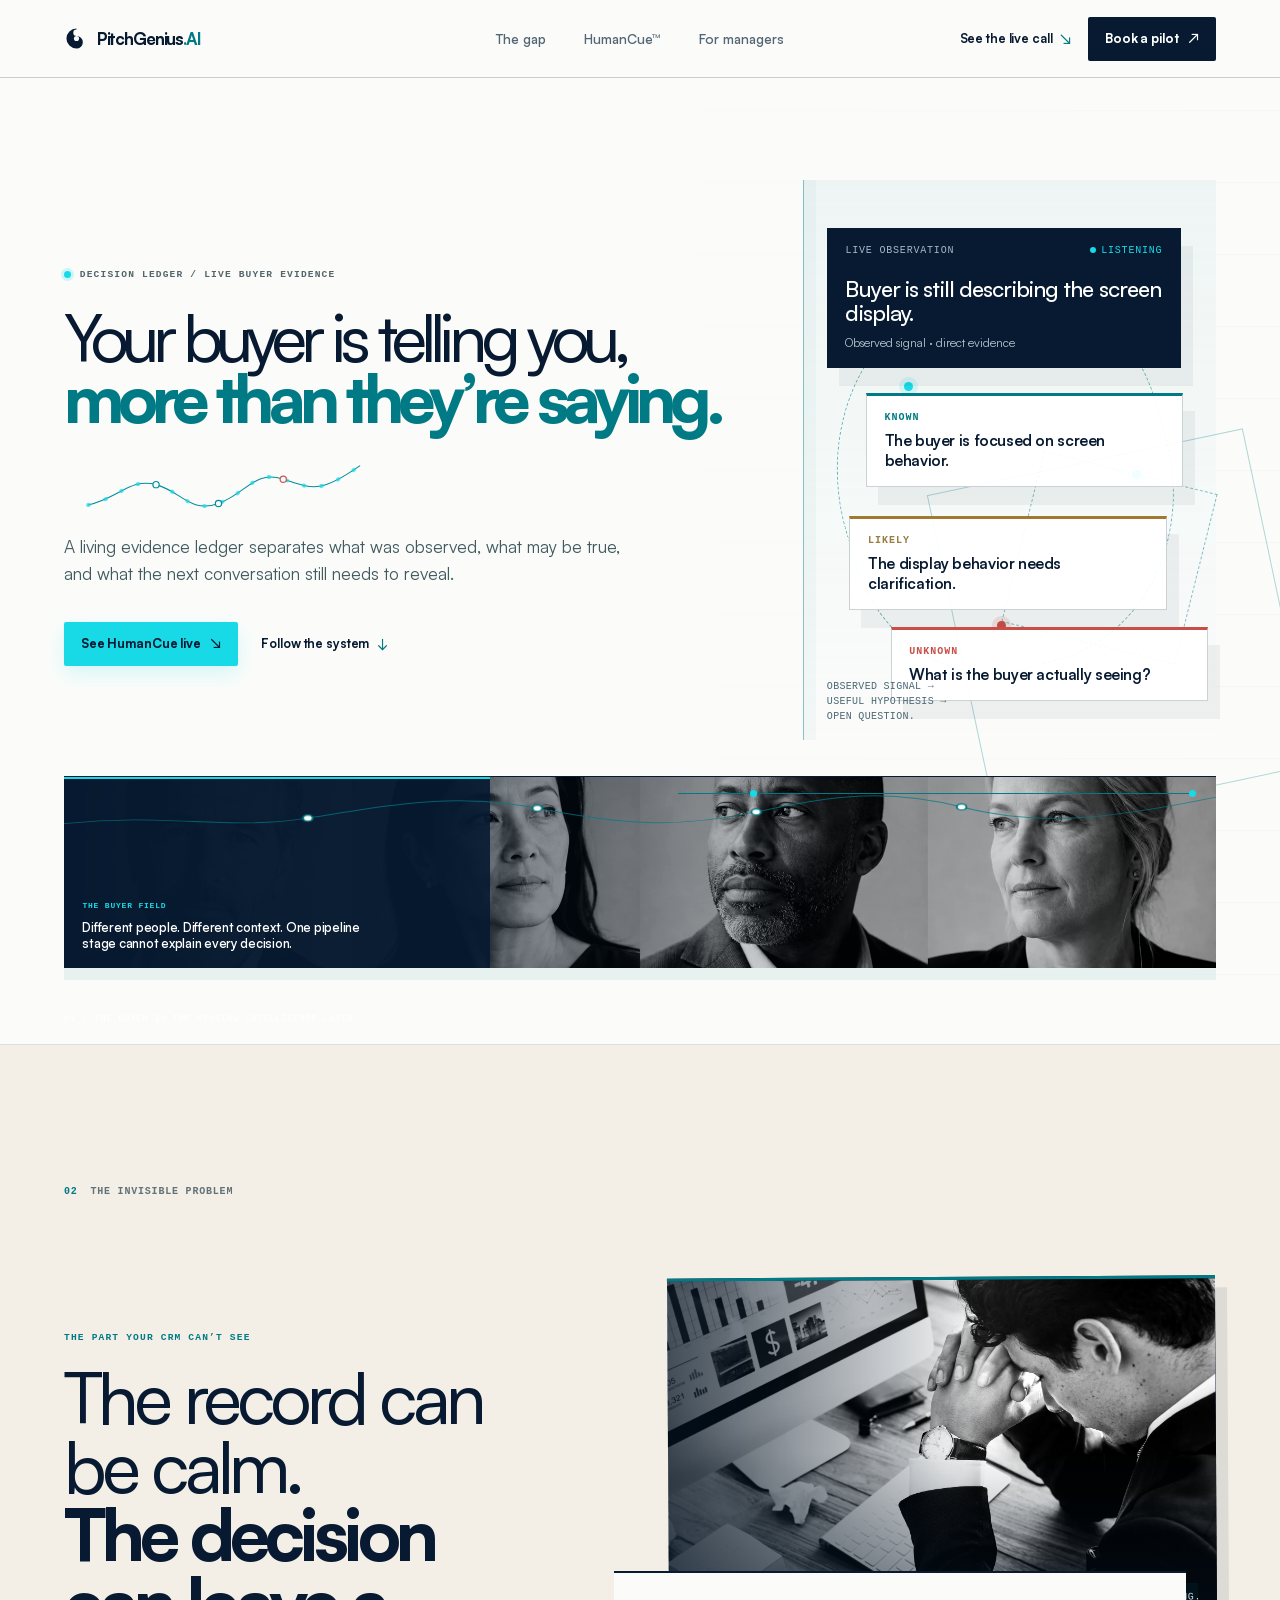
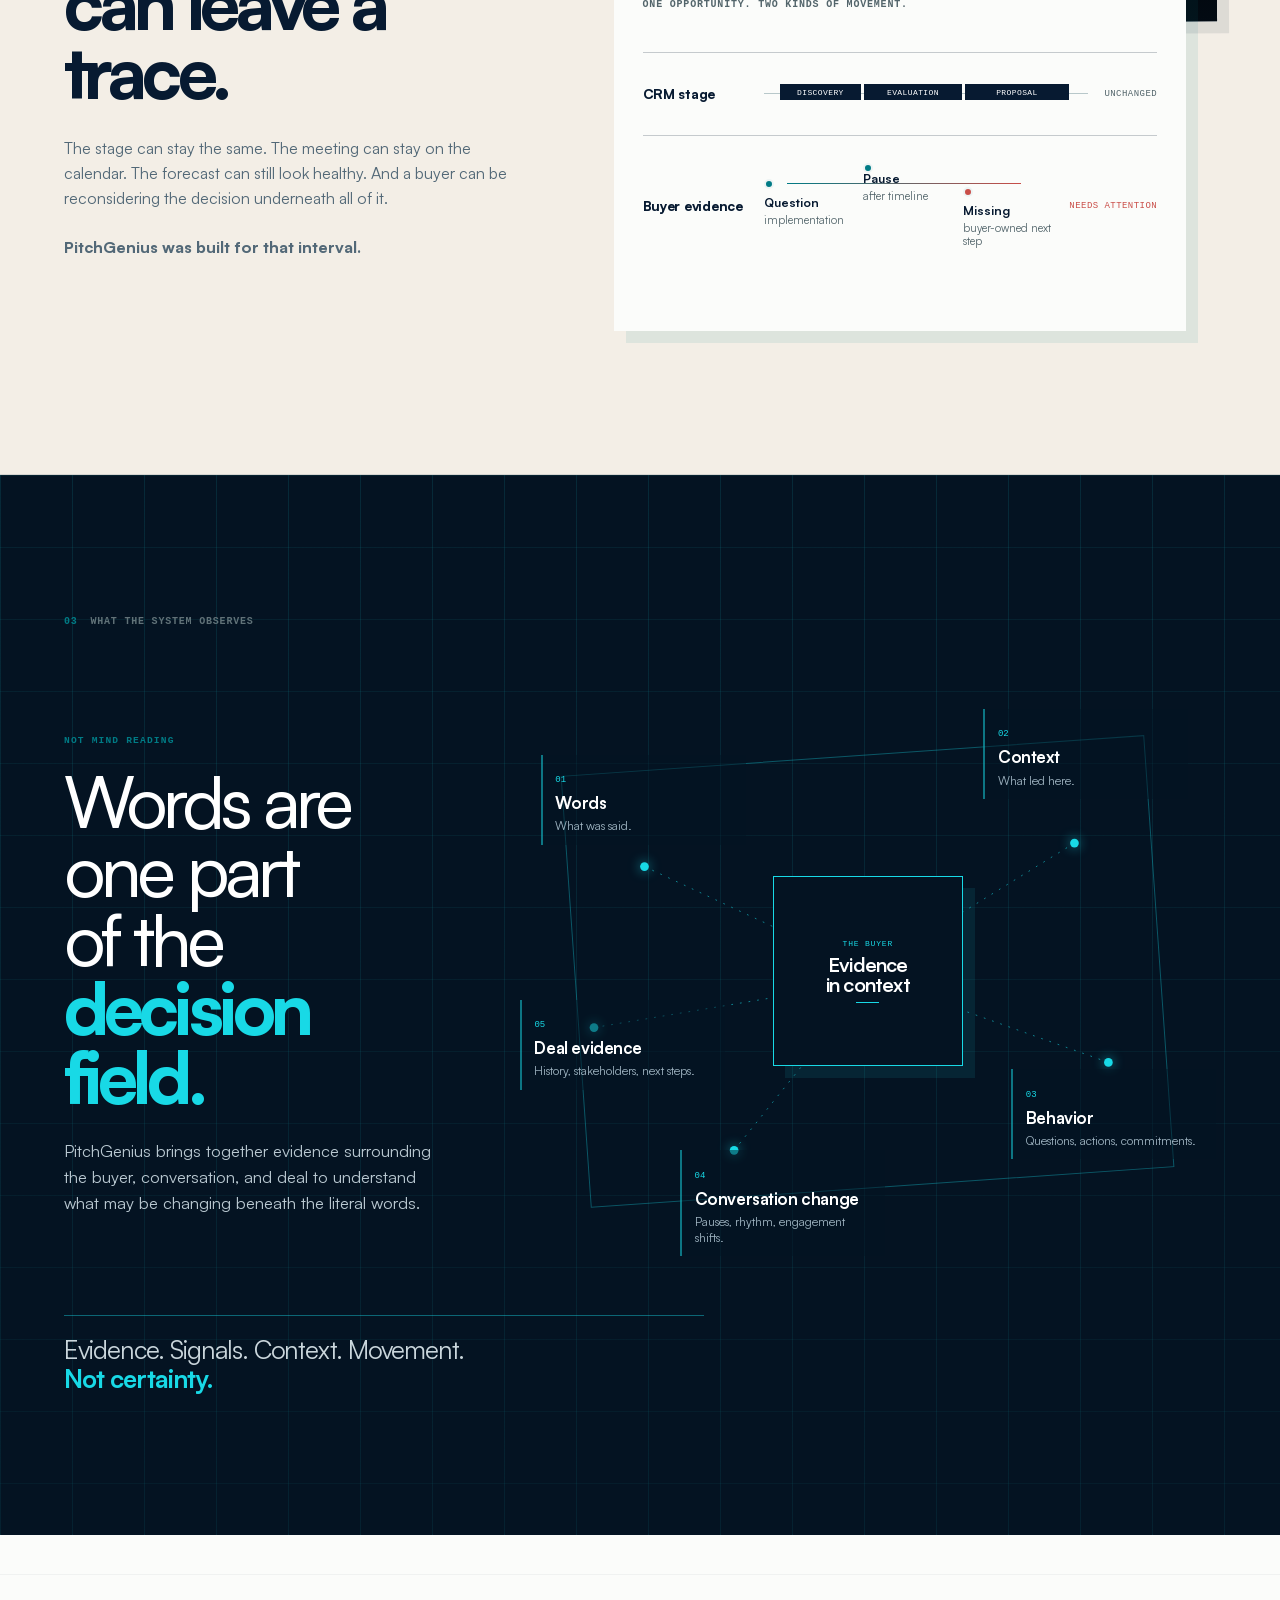
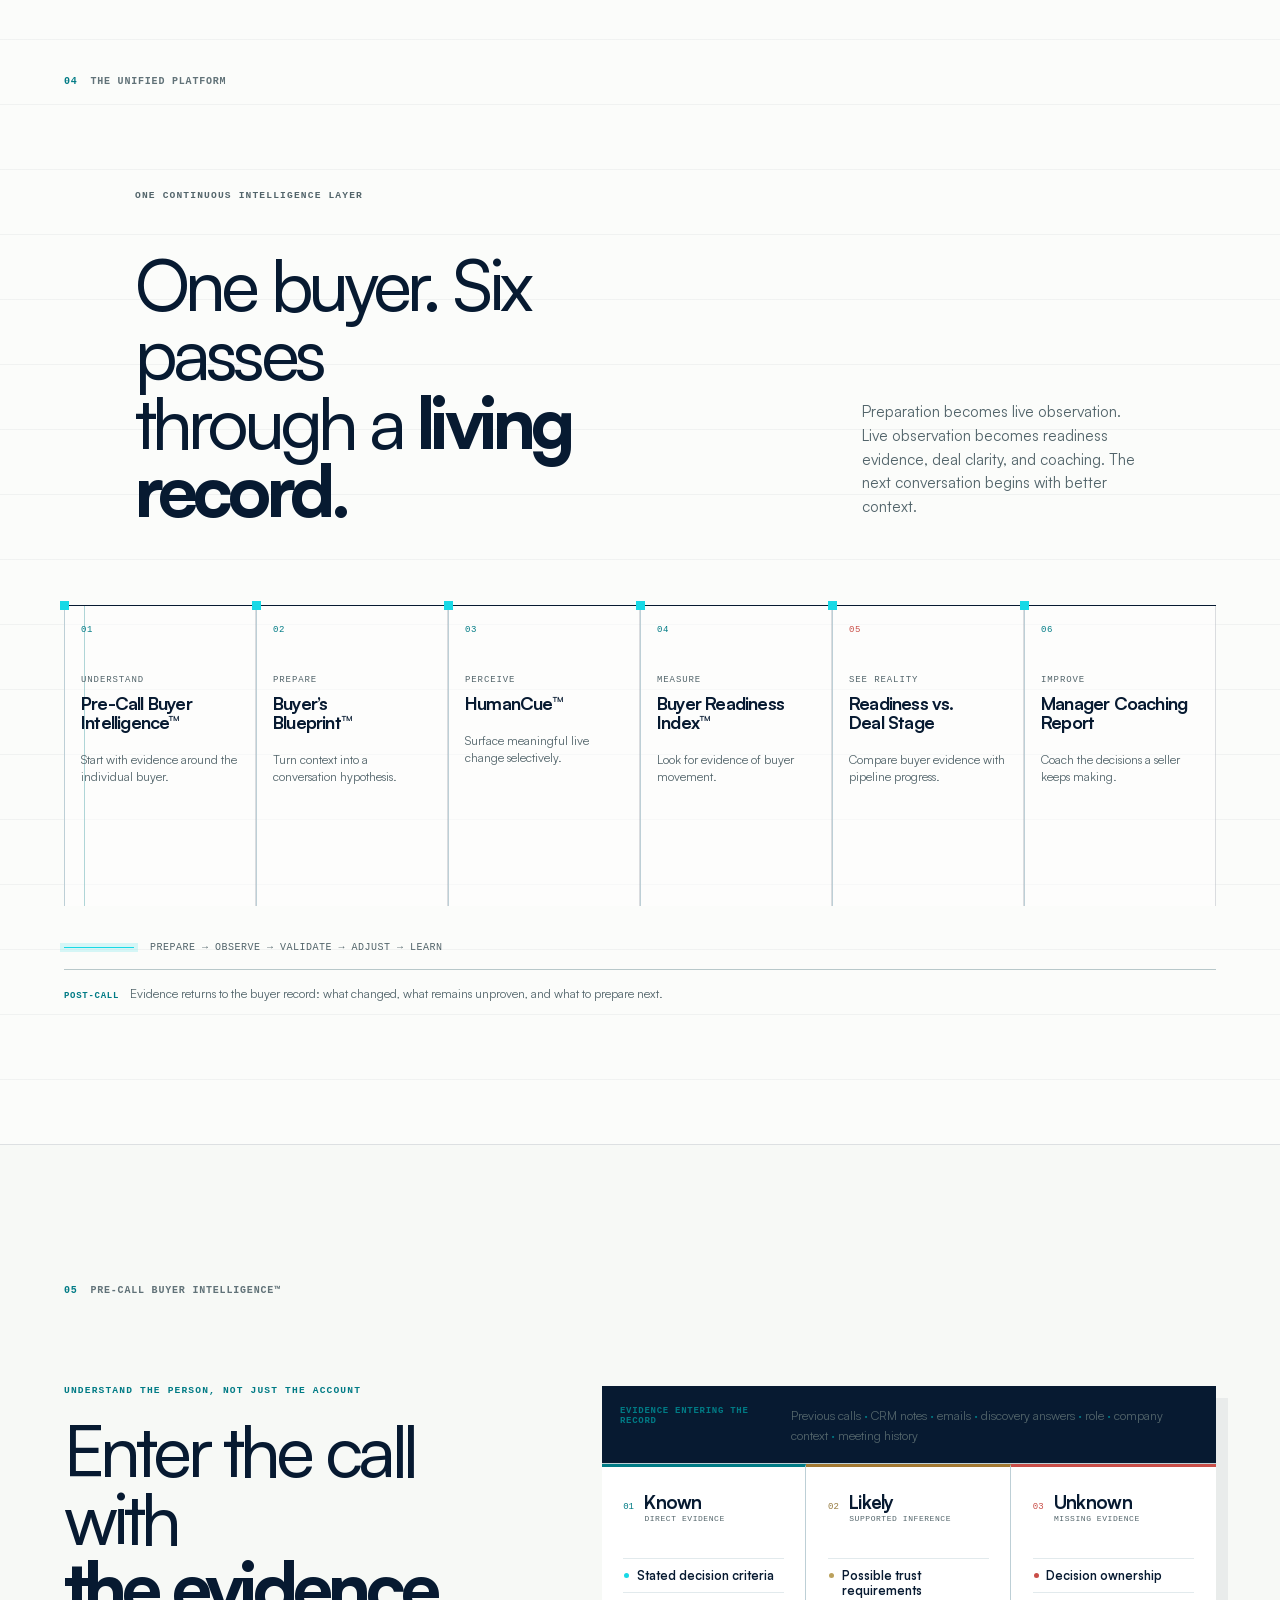
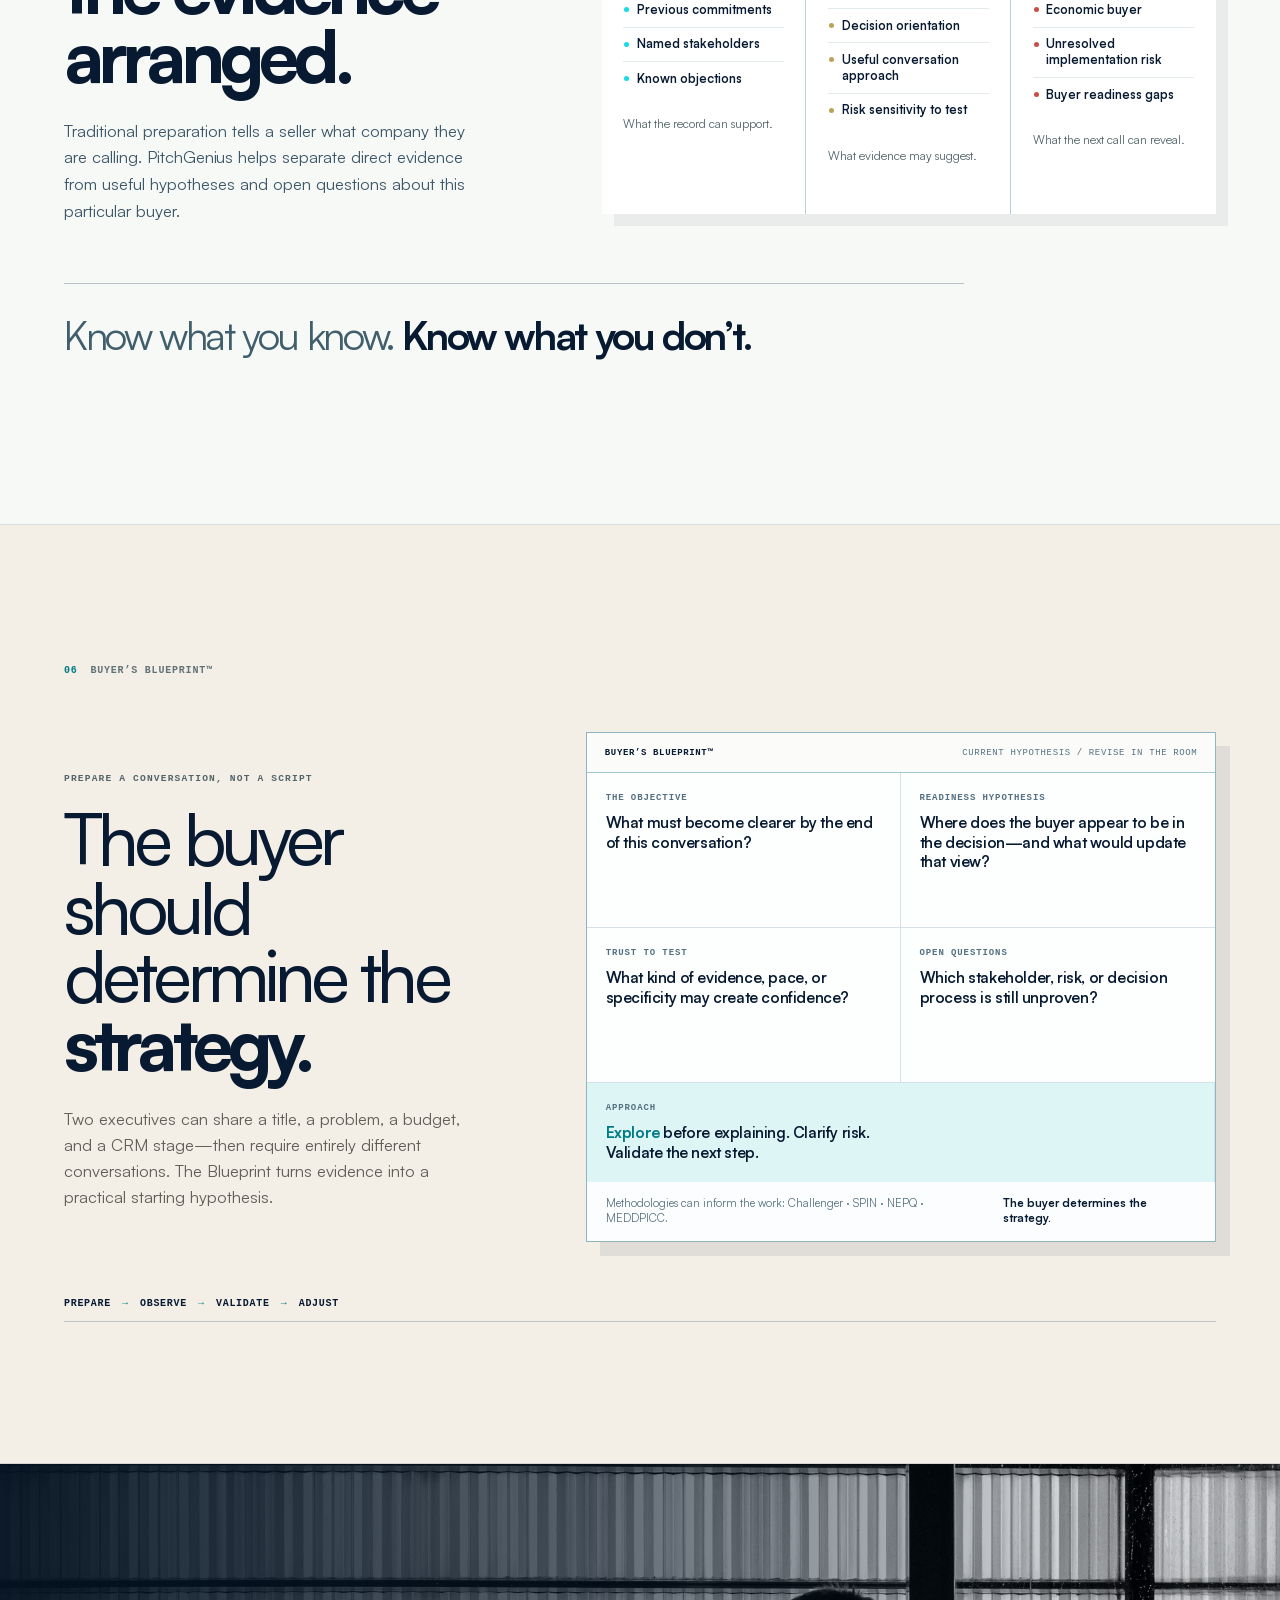
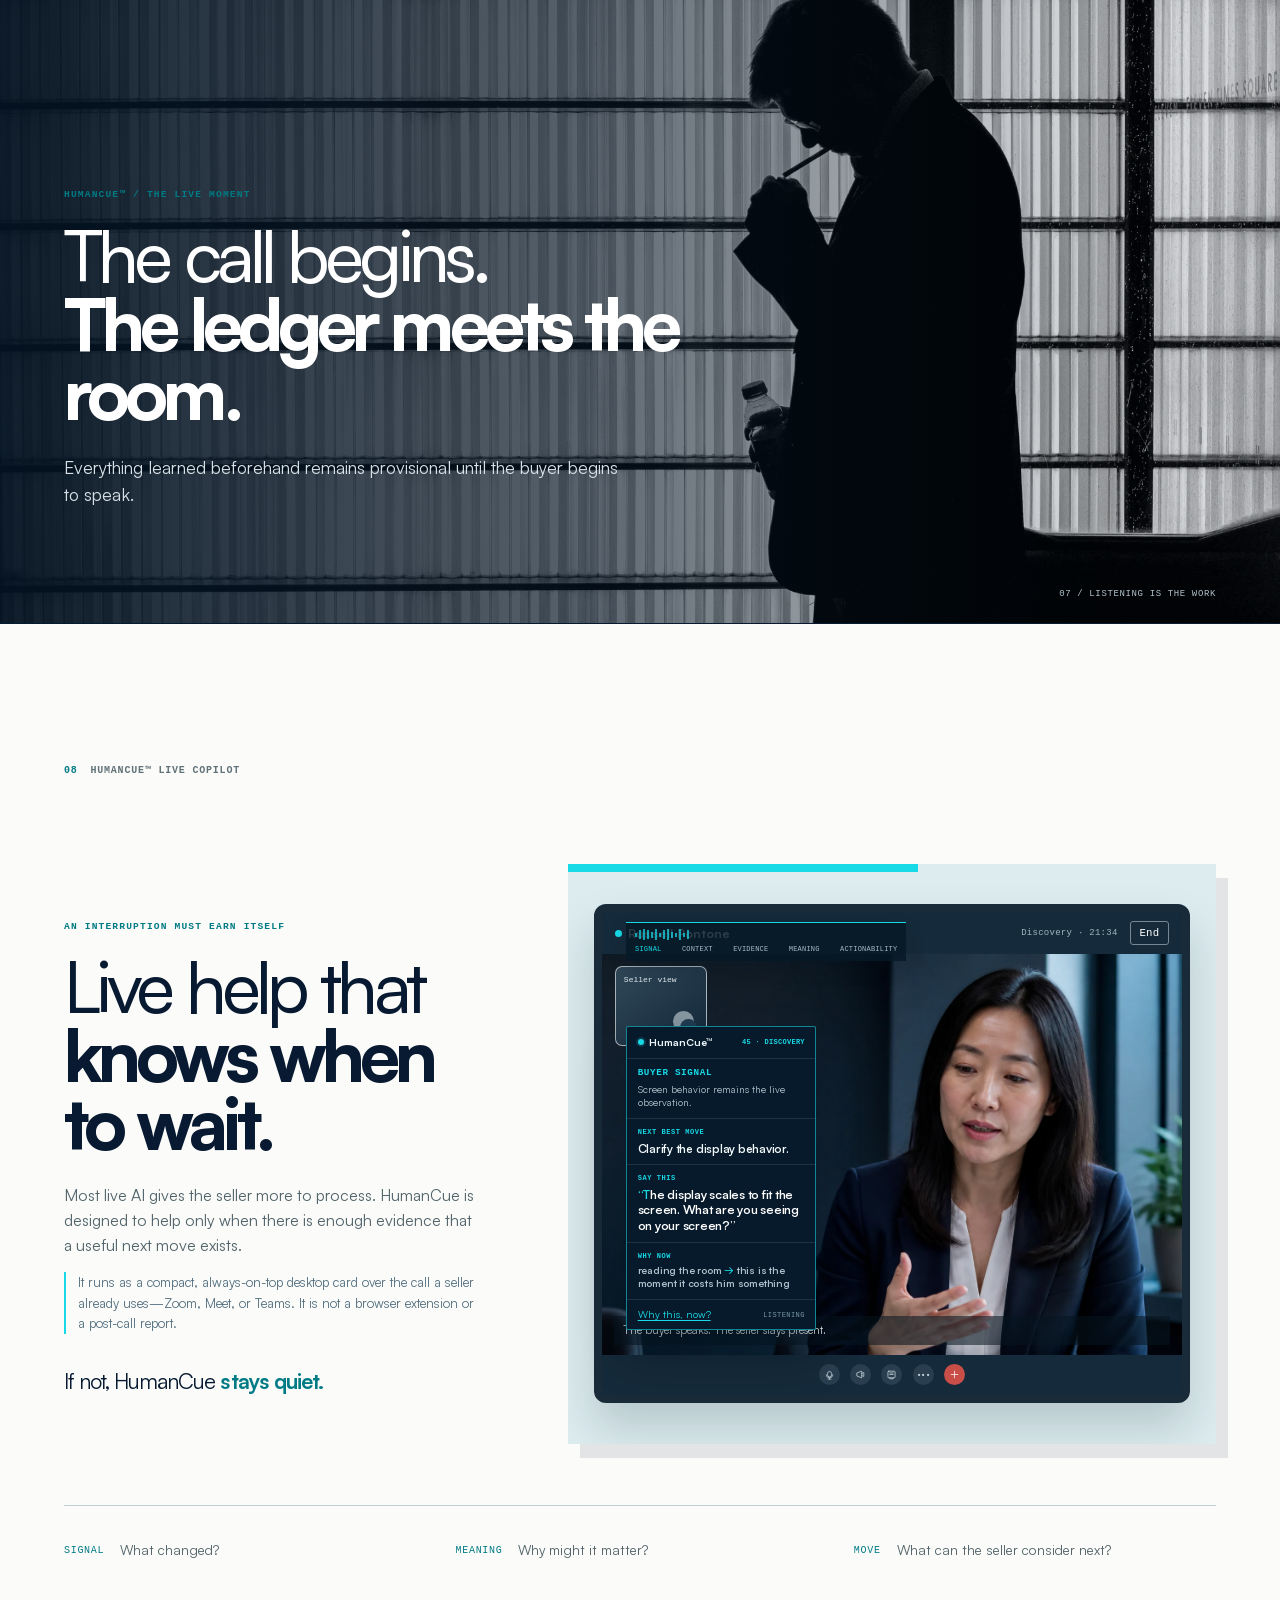
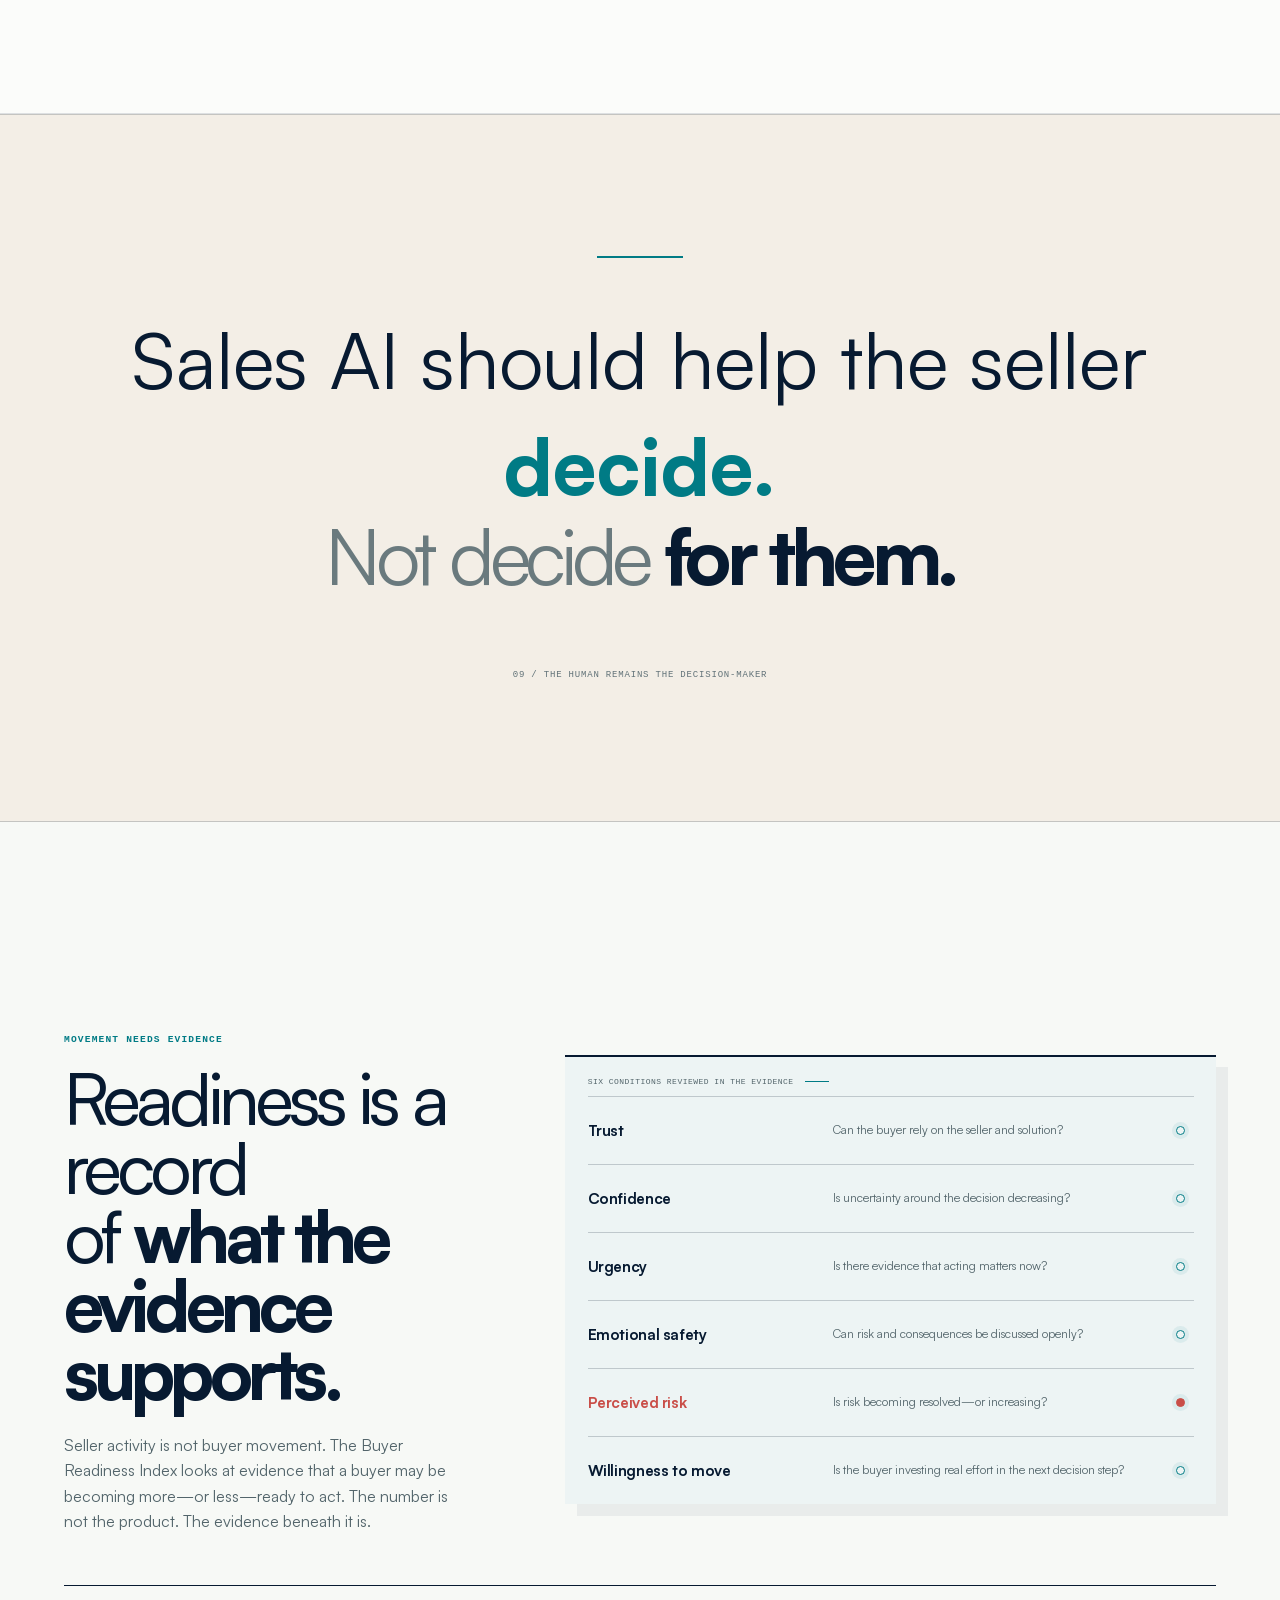
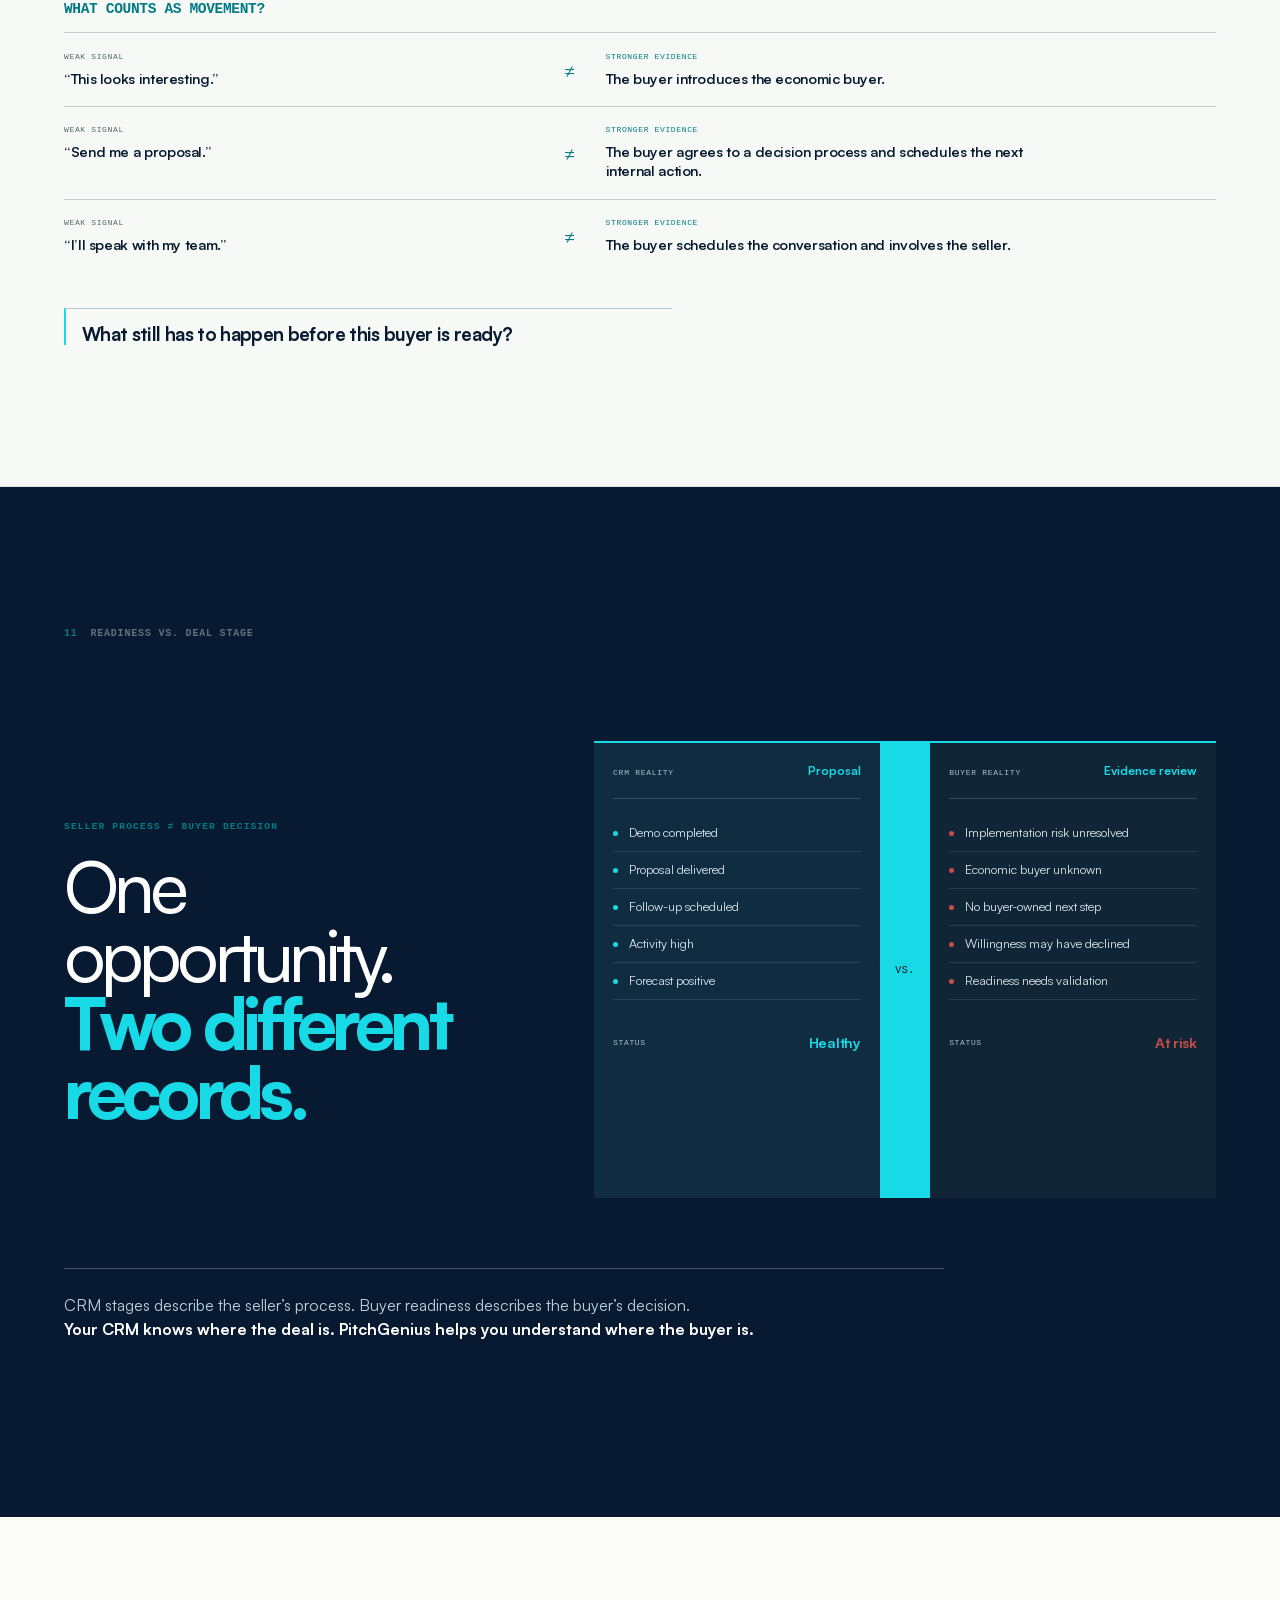
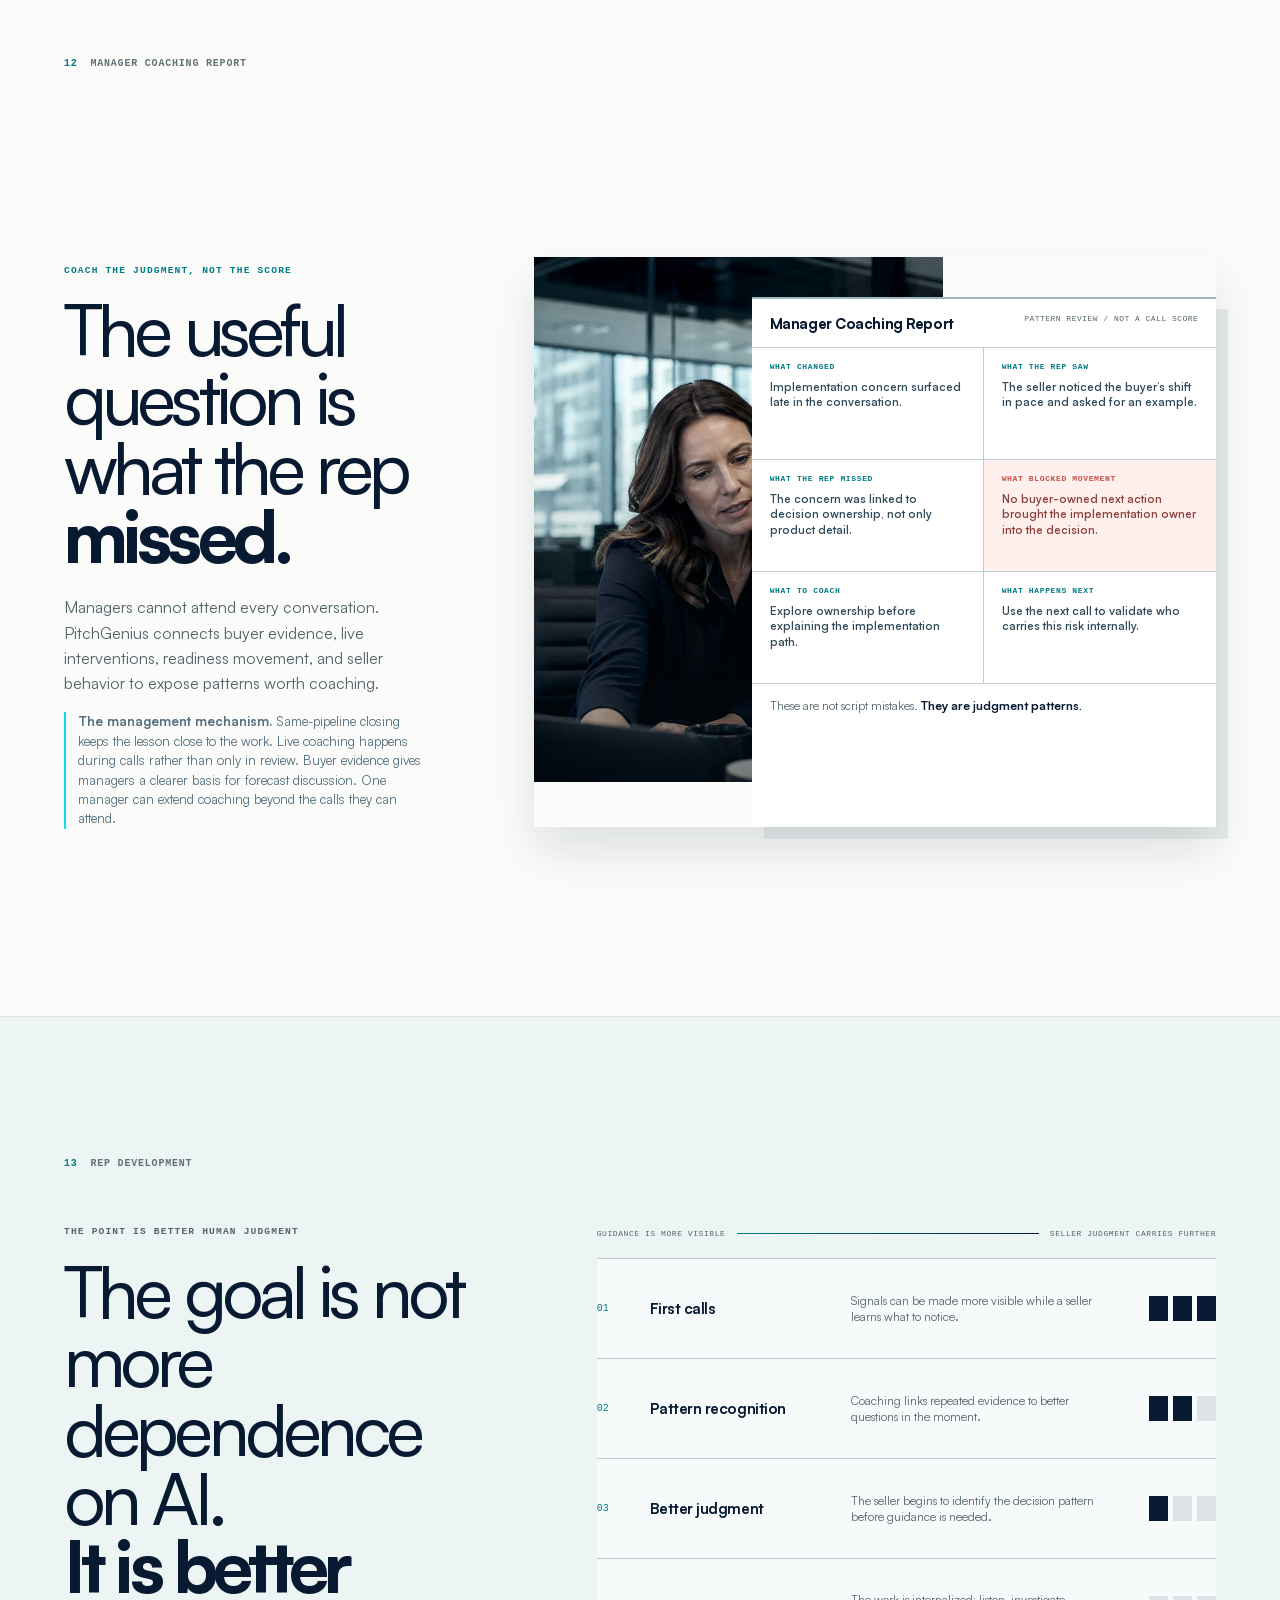
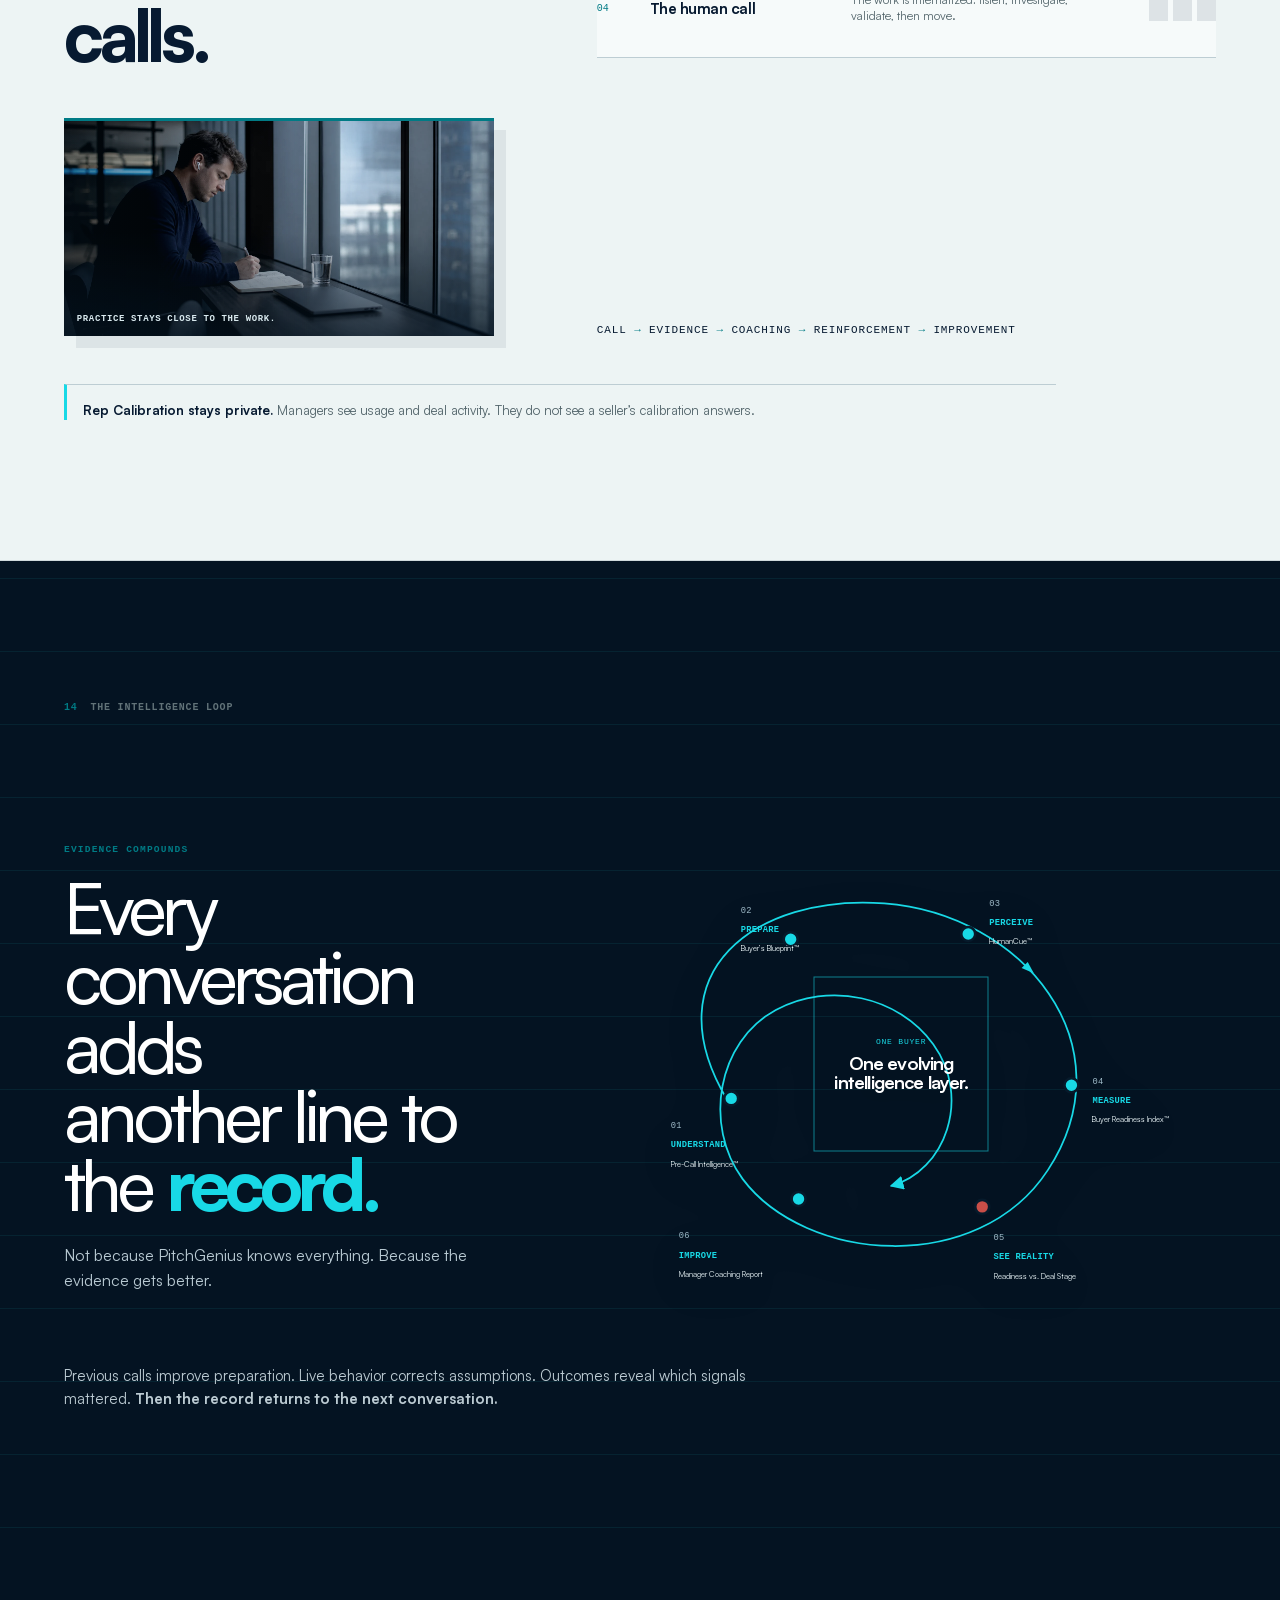
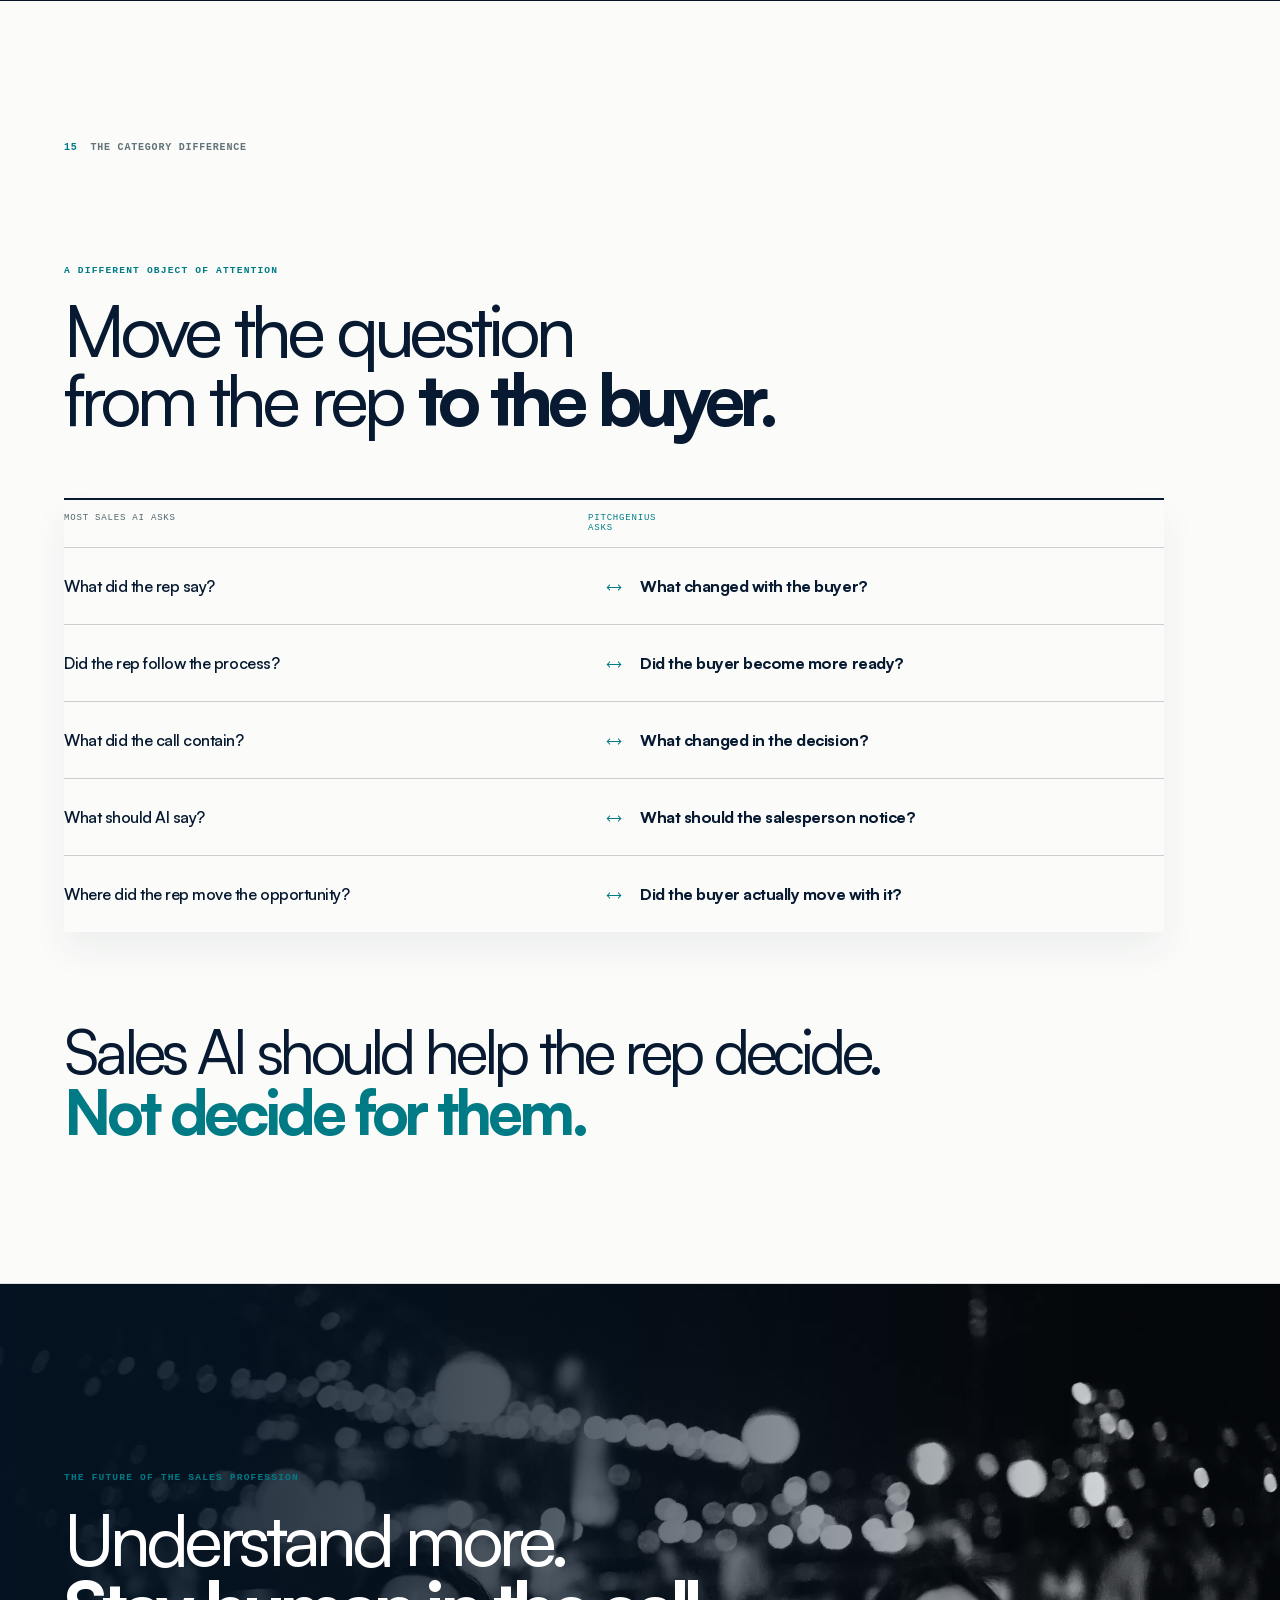
==== variant-h/site/index.html @ 4f14fa76 "Create decision-ledger and conversation-field variants" ====
<!doctype html>
<html lang="en">
<head>
  <meta charset="utf-8" />
  <meta name="viewport" content="width=device-width, initial-scale=1" />
  <meta name="description" content="PitchGenius H turns buyer evidence into a living decision ledger before, during, and after the conversation." />
  <meta name="theme-color" content="#091f34" />
  <title>PitchGenius H — the decision ledger</title>
  <link rel="icon" href="assets/h-mark.svg" type="image/svg+xml" />
  <link rel="stylesheet" href="styles.css" />
  <link rel="stylesheet" href="h-theme.css" />
  <noscript><style>[data-reveal]{opacity:1!important;transform:none!important}</style></noscript>
</head>
<body class="variant-h">
  <a class="skip-link" href="#main">Skip to content</a>

  <header class="site-header" data-header>
    <a class="brand" href="#main" aria-label="PitchGenius home">
      <svg class="brand__mark" viewBox="0 0 36 36" aria-hidden="true"><path d="M18 3.5a14.5 14.5 0 1 0 0 29 9.1 9.1 0 1 0 0-18.2 4.6 4.6 0 1 1 0-9.2Z" fill="currentColor"/><circle cx="18" cy="18" r="3.7" fill="#f7fbfd"/></svg>
      <span>PitchGenius<span class="brand__dot">.AI</span></span>
    </a>
    <nav class="site-nav" id="site-menu" aria-label="Primary navigation" data-menu>
      <a href="#problem">The gap</a>
      <a href="#humancue">HumanCue™</a>
      <a href="#coaching">For managers</a>
    </nav>
    <div class="header-actions">
      <a class="text-action" href="#humancue">See the live call <span aria-hidden="true">↘</span></a>
      <a class="button button--dark" href="https://pitchgenius.ai">Book a pilot <span aria-hidden="true">↗</span></a>
      <button class="menu-toggle" type="button" aria-expanded="false" aria-controls="site-menu" aria-label="Open navigation" data-menu-toggle>
        <span></span><span></span>
      </button>
    </div>
  </header>

  <aside class="field-index" aria-label="PitchGenius system stages" data-index>
    <p>THE DECISION FIELD</p>
    <ol>
      <li><a href="#precall"><span>01</span> Understand</a></li>
      <li><a href="#blueprint"><span>02</span> Prepare</a></li>
      <li><a href="#humancue"><span>03</span> Perceive</a></li>
      <li><a href="#readiness"><span>04</span> Measure</a></li>
      <li><a href="#alignment"><span>05</span> See reality</a></li>
      <li><a href="#coaching"><span>06</span> Improve</a></li>
    </ol>
  </aside>

  <main id="main">
    <!-- 01 / Hero -->
    <section class="hero chapter chapter--light" id="top" data-section="hero">
      <div class="hero__copy" data-reveal>
        <p class="eyebrow"><span class="eyebrow__dot"></span> Decision ledger / live buyer evidence</p>
        <h1><span class="hero__line">Your buyer is telling you,</span><span class="hero__line hero__line--em">more than they’re saying.</span></h1>
        <img class="hero__ink" src="assets/h-ledger.svg" width="360" height="92" alt="" aria-hidden="true" />
        <p class="hero__lede">A living evidence ledger separates what was observed, what may be true, and what the next conversation still needs to reveal.</p>
        <div class="hero__actions">
          <a class="button button--cyan" href="#humancue">See HumanCue live <span aria-hidden="true">↘</span></a>
          <a class="text-action" href="#system">Follow the system <span aria-hidden="true">↓</span></a>
        </div>
      </div>
      <div class="hero__field" data-reveal data-hero-evidence style="--reveal-delay:.12s" role="group" aria-label="An example of buyer evidence moving from direct observation to uncertainty">
        <div class="field-card field-card--source">
          <div class="field-card__top"><span>LIVE OBSERVATION</span><span class="live-dot">Listening</span></div>
          <p class="field-card__quote">Buyer is still describing the screen display.</p>
          <p class="field-card__speaker">Observed signal · direct evidence</p>
        </div>
        <div class="field-path" aria-hidden="true">
          <span class="field-path__line"></span><i></i><i></i><i></i>
        </div>
        <div class="field-card field-card--known">
          <span class="field-state">Known</span>
          <p>The buyer is focused on screen behavior.</p>
        </div>
        <div class="field-card field-card--likely">
          <span class="field-state">Likely</span>
          <p>The display behavior needs clarification.</p>
        </div>
        <div class="field-card field-card--unknown">
          <span class="field-state">Unknown</span>
          <p>What is the buyer actually seeing?</p>
        </div>
        <p class="hero__field-caption">Observed signal → useful hypothesis → open question.</p>
      </div>
      <figure class="hero__buyers" data-reveal style="--reveal-delay:.18s">
        <img src="assets/f-buyer-field.webp" width="2172" height="724" alt="Four thoughtful executive buyers in black-and-white portraits" />
        <figcaption><span>THE BUYER FIELD</span><p>Different people. Different context. One pipeline stage cannot explain every decision.</p></figcaption>
        <i class="hero__buyers-signal" aria-hidden="true"></i>
      </figure>
      <svg class="hero__trace" viewBox="0 0 1200 120" preserveAspectRatio="none" aria-hidden="true"><path pathLength="1" d="M0 74C112 56 166 86 254 65s150-42 239-16 143 34 228 6 137-38 214-8 143 23 265-16"/><circle cx="254" cy="65" r="5"/><circle cx="493" cy="49" r="5"/><circle cx="721" cy="55" r="5"/><circle cx="935" cy="47" r="5"/></svg>
      <p class="hero__chapter">01 / The buyer is the missing intelligence layer</p>
    </section>

    <!-- 02 / Invisible problem -->
    <section class="problem chapter" id="problem" data-section="problem">
      <div class="chapter-label" data-reveal><span>02</span><p>The invisible problem</p></div>
      <div class="problem__statement" data-reveal>
        <p class="eyebrow eyebrow--cyan">THE PART YOUR CRM CAN’T SEE</p>
        <h2>The record can be calm.<br><em>The decision can leave a trace.</em></h2>
        <p>The stage can stay the same. The meeting can stay on the calendar. The forecast can still look healthy. And a buyer can be reconsidering the decision underneath all of it.</p>
        <p class="problem__close">PitchGenius was built for that interval.</p>
      </div>
      <div class="problem__visual" data-reveal style="--reveal-delay:.12s">
        <figure class="problem__scene">
          <img src="assets/h-problem.webp" width="2000" height="1275" loading="eager" decoding="async" fetchpriority="high" alt="A seller reviewing a buyer conversation at a desk" />
          <figcaption><span>THE SELLER CAN SEE ACTIVITY.</span><span>The buyer may already be reconsidering.</span></figcaption>
        </figure>
        <figure class="movement-map" aria-labelledby="movement-map-caption">
          <figcaption id="movement-map-caption">One opportunity. Two kinds of movement.</figcaption>
          <div class="movement-map__row movement-map__row--crm">
            <span class="movement-map__name">CRM stage</span>
            <div class="movement-map__track"><b style="--start:5%;--width:25%">Discovery</b><b style="--start:31%;--width:30%">Evaluation</b><b style="--start:62%;--width:32%">Proposal</b></div>
            <span class="movement-map__note">unchanged</span>
          </div>
          <div class="movement-map__row movement-map__row--buyer">
            <span class="movement-map__name">Buyer evidence</span>
            <div class="movement-map__signal">
              <span class="signal-point signal-point--one"><i></i><b>Question</b><em>implementation</em></span>
              <span class="signal-point signal-point--two"><i></i><b>Pause</b><em>after timeline</em></span>
              <span class="signal-point signal-point--three"><i></i><b>Missing</b><em>buyer-owned next step</em></span>
            </div>
            <span class="movement-map__note movement-map__note--risk">needs attention</span>
          </div>
        </figure>
      </div>
    </section>

    <!-- 03 / Evidence -->
    <section class="evidence chapter chapter--dark" id="evidence" data-section="evidence">
      <div class="chapter-label chapter-label--light" data-reveal><span>03</span><p>What the system observes</p></div>
      <div class="evidence__intro" data-reveal>
        <p class="eyebrow eyebrow--cyan">NOT MIND READING</p>
        <h2>Words are one part<br>of the <em>decision field.</em></h2>
        <p>PitchGenius brings together evidence surrounding the buyer, conversation, and deal to understand what may be changing beneath the literal words.</p>
      </div>
      <div class="evidence-orbit" data-reveal style="--reveal-delay:.12s" role="group" aria-label="Evidence sources surrounding the buyer">
        <div class="evidence-orbit__core"><span>THE BUYER</span><b>Evidence<br>in context</b><i></i></div>
        <article class="orbit-tag orbit-tag--words"><span>01</span><strong>Words</strong><p>What was said.</p></article>
        <article class="orbit-tag orbit-tag--context"><span>02</span><strong>Context</strong><p>What led here.</p></article>
        <article class="orbit-tag orbit-tag--behavior"><span>03</span><strong>Behavior</strong><p>Questions, actions, commitments.</p></article>
        <article class="orbit-tag orbit-tag--change"><span>04</span><strong>Conversation change</strong><p>Pauses, rhythm, engagement shifts.</p></article>
        <article class="orbit-tag orbit-tag--deal"><span>05</span><strong>Deal evidence</strong><p>History, stakeholders, next steps.</p></article>
        <svg class="evidence-orbit__lines" viewBox="0 0 800 530" aria-hidden="true"><path d="M143 145 387 259M637 118 425 249M676 370 427 281M246 471 389 293M85 330 360 284"/><circle cx="143" cy="145" r="5"/><circle cx="637" cy="118" r="5"/><circle cx="676" cy="370" r="5"/><circle cx="246" cy="471" r="5"/><circle cx="85" cy="330" r="5"/></svg>
      </div>
      <p class="evidence__closing" data-reveal>Evidence. Signals. Context. Movement.<br><strong>Not certainty.</strong></p>
    </section>

    <!-- 04 / System -->
    <section class="system chapter chapter--light" id="system" data-section="system">
      <div class="chapter-label" data-reveal><span>04</span><p>The unified platform</p></div>
      <div class="system__heading" data-reveal>
        <p class="eyebrow">ONE CONTINUOUS INTELLIGENCE LAYER</p>
        <h2>One buyer. Six passes<br>through a <em>living record.</em></h2>
        <p>Preparation becomes live observation. Live observation becomes readiness evidence, deal clarity, and coaching. The next conversation begins with better context.</p>
      </div>
      <ol class="system-flow" aria-label="The PitchGenius intelligence loop">
        <li data-reveal><span class="system-flow__number">01</span><div><small>UNDERSTAND</small><strong>Pre-Call Buyer<br>Intelligence™</strong><p>Start with evidence around the individual buyer.</p></div></li>
        <li data-reveal style="--reveal-delay:.04s"><span class="system-flow__number">02</span><div><small>PREPARE</small><strong>Buyer’s<br>Blueprint™</strong><p>Turn context into a conversation hypothesis.</p></div></li>
        <li data-reveal style="--reveal-delay:.08s"><span class="system-flow__number">03</span><div><small>PERCEIVE</small><strong>HumanCue™</strong><p>Surface meaningful live change selectively.</p></div></li>
        <li data-reveal style="--reveal-delay:.12s"><span class="system-flow__number">04</span><div><small>MEASURE</small><strong>Buyer Readiness<br>Index™</strong><p>Look for evidence of buyer movement.</p></div></li>
        <li data-reveal style="--reveal-delay:.16s"><span class="system-flow__number">05</span><div><small>SEE REALITY</small><strong>Readiness vs.<br>Deal Stage</strong><p>Compare buyer evidence with pipeline progress.</p></div></li>
        <li data-reveal style="--reveal-delay:.2s"><span class="system-flow__number">06</span><div><small>IMPROVE</small><strong>Manager Coaching<br>Report</strong><p>Coach the decisions a seller keeps making.</p></div></li>
      </ol>
      <p class="system__loop-line" data-reveal><span></span> Prepare → Observe → Validate → Adjust → Learn</p>
      <p class="system__postcall" data-reveal style="--reveal-delay:.08s"><span>Post-call</span> Evidence returns to the buyer record: what changed, what remains unproven, and what to prepare next.</p>
    </section>

    <!-- 05 / Pre-call -->
    <section class="precall chapter" id="precall" data-section="precall">
      <div class="chapter-label" data-reveal><span>05</span><p>Pre-Call Buyer Intelligence™</p></div>
      <div class="precall__intro" data-reveal>
        <p class="eyebrow eyebrow--cyan">UNDERSTAND THE PERSON, NOT JUST THE ACCOUNT</p>
        <h2>Enter the call with<br><em>the evidence arranged.</em></h2>
        <p>Traditional preparation tells a seller what company they are calling. PitchGenius helps separate direct evidence from useful hypotheses and open questions about this particular buyer.</p>
      </div>
      <div class="evidence-ledger" data-reveal style="--reveal-delay:.08s">
        <div class="evidence-ledger__sources"><span>Evidence entering the record</span><p>Previous calls <i>·</i> CRM notes <i>·</i> emails <i>·</i> discovery answers <i>·</i> role <i>·</i> company context <i>·</i> meeting history</p></div>
        <div class="evidence-ledger__states">
          <article class="ledger-state ledger-state--known"><header><span>01</span><h3>Known</h3><small>direct evidence</small></header><ul><li>Stated decision criteria</li><li>Previous commitments</li><li>Named stakeholders</li><li>Known objections</li></ul><p>What the record can support.</p></article>
          <article class="ledger-state ledger-state--likely"><header><span>02</span><h3>Likely</h3><small>supported inference</small></header><ul><li>Possible trust requirements</li><li>Decision orientation</li><li>Useful conversation approach</li><li>Risk sensitivity to test</li></ul><p>What evidence may suggest.</p></article>
          <article class="ledger-state ledger-state--unknown"><header><span>03</span><h3>Unknown</h3><small>missing evidence</small></header><ul><li>Decision ownership</li><li>Economic buyer</li><li>Unresolved implementation risk</li><li>Buyer readiness gaps</li></ul><p>What the next call can reveal.</p></article>
        </div>
      </div>
      <p class="precall__close" data-reveal>Know what you know. <strong>Know what you don’t.</strong></p>
    </section>

    <!-- 06 / Buyer Blueprint -->
    <section class="blueprint chapter chapter--warm" id="blueprint" data-section="blueprint">
      <div class="chapter-label" data-reveal><span>06</span><p>Buyer’s Blueprint™</p></div>
      <div class="blueprint__heading" data-reveal>
        <p class="eyebrow">PREPARE A CONVERSATION, NOT A SCRIPT</p>
        <h2>The buyer should<br>determine the <em>strategy.</em></h2>
        <p>Two executives can share a title, a problem, a budget, and a CRM stage—then require entirely different conversations. The Blueprint turns evidence into a practical starting hypothesis.</p>
      </div>
      <article class="blueprint-sheet" data-reveal style="--reveal-delay:.1s" aria-label="Example buyer blueprint">
        <header class="blueprint-sheet__head"><span>BUYER’S BLUEPRINT™</span><span>Current hypothesis / revise in the room</span></header>
        <div class="blueprint-sheet__grid">
          <section><h3>The objective</h3><p>What must become clearer by the end of this conversation?</p></section>
          <section><h3>Readiness hypothesis</h3><p>Where does the buyer appear to be in the decision—and what would update that view?</p></section>
          <section><h3>Trust to test</h3><p>What kind of evidence, pace, or specificity may create confidence?</p></section>
          <section><h3>Open questions</h3><p>Which stakeholder, risk, or decision process is still unproven?</p></section>
          <section class="blueprint-sheet__approach"><h3>Approach</h3><p><b>Explore</b> before explaining. Clarify risk. Validate the next step.</p></section>
        </div>
        <footer><span>Methodologies can inform the work: Challenger · SPIN · NEPQ · MEDDPICC.</span><span>The buyer determines the strategy.</span></footer>
      </article>
      <p class="blueprint__cycle" data-reveal><b>Prepare</b><span>→</span><b>Observe</b><span>→</span><b>Validate</b><span>→</span><b>Adjust</b></p>
    </section>

    <!-- 07 / HumanCue transition -->
    <section class="cue-transition chapter chapter--photo" id="cue-transition" data-section="cue-transition">
      <img src="assets/h-transition.webp" width="2000" height="1335" loading="eager" decoding="async" alt="A seller listening closely in a consequential remote conversation" />
      <div class="cue-transition__shade"></div>
      <div class="cue-transition__content" data-reveal>
        <p class="eyebrow eyebrow--cyan">HUMANCUE™ / THE LIVE MOMENT</p>
        <h2>The call begins.<br><em>The ledger meets the room.</em></h2>
        <p>Everything learned beforehand remains provisional until the buyer begins to speak.</p>
      </div>
      <p class="cue-transition__chapter">07 / Listening is the work</p>
    </section>

    <!-- 08 / HumanCue -->
    <section class="humancue chapter chapter--light" id="humancue" data-section="humancue">
      <div class="chapter-label" data-reveal><span>08</span><p>HumanCue™ live copilot</p></div>
      <div class="humancue__intro" data-reveal>
        <p class="eyebrow eyebrow--cyan">AN INTERRUPTION MUST EARN ITSELF</p>
        <h2>Live help that<br><em>knows when to wait.</em></h2>
        <p>Most live AI gives the seller more to process. HumanCue is designed to help only when there is enough evidence that a useful next move exists.</p>
        <p class="humancue__desktop-note">It runs as a compact, always-on-top desktop card over the call a seller already uses—Zoom, Meet, or Teams. It is not a browser extension or a post-call report.</p>
        <p class="humancue__quiet">If not, HumanCue <strong>stays quiet.</strong></p>
      </div>
      <div class="call-stage" data-reveal style="--reveal-delay:.12s" role="group" aria-label="A live sales conversation with a compact HumanCue support panel">
        <div class="call-stage__meeting">
          <div class="meeting-bar"><span class="meeting-bar__person"><i></i> Russell Pontone</span><span>Discovery · 21:34</span><span class="meeting-bar__end" aria-hidden="true">End</span></div>
          <div class="meeting-content">
            <div class="meeting-content__portrait"><img src="assets/f-meeting-buyer.webp" width="1672" height="941" loading="eager" decoding="async" alt="A buyer in a remote discovery conversation" /></div>
            <div class="meeting-content__camera"><span>Seller view</span><i></i></div>
            <p class="meeting-content__caption">The buyer speaks. The seller stays present.</p>
          </div>
          <div class="meeting-controls" aria-hidden="true"><span><svg viewBox="0 0 20 20"><path d="M6.3 8.2a3.7 3.7 0 0 1 7.4 0v2.5a3.7 3.7 0 0 1-7.4 0Z"/><path d="M4.2 10.3a5.8 5.8 0 0 0 11.6 0M10 16.1v2.2M7.4 18.3h5.2"/></svg></span><span><svg viewBox="0 0 20 20"><path d="m4 7 8.3-3v12L4 13Z"/><path d="M12.3 8.2 16 6.5v7L12.3 12"/></svg></span><span><svg viewBox="0 0 20 20"><rect x="3.5" y="4" width="13" height="12" rx="1.5"/><path d="M7 16v1.8h6V16M7 7.2h6M7 10h6"/></svg></span><span class="meeting-control--more">•••</span><b><svg viewBox="0 0 20 20"><path d="M4 10h12M10 4v12"/></svg></b></div>
        </div>
        <div class="cue-evidence" role="group" aria-label="HumanCue checks signal, context, evidence, meaning, and actionability before surfacing a cue">
          <div class="cue-evidence__wave" aria-hidden="true"><i></i><i></i><i></i><i></i><i></i><i></i><i></i><i></i><i></i><i></i><i></i><i></i><i></i><i></i></div>
          <ol class="cue-evidence__stages" aria-hidden="true"><li>Signal</li><li>Context</li><li>Evidence</li><li>Meaning</li><li>Actionability</li></ol>
        </div>
        <article class="live-card" aria-label="HumanCue example decision support">
          <header class="live-card__head"><span class="live-card__brand"><i></i> HumanCue™</span><span class="live-card__context">45 · DISCOVERY</span></header>
          <div class="live-card__meta"><span><strong>Buyer signal</strong> Screen behavior remains the live observation.</span></div>
          <section><h3>Next best move</h3><p>Clarify the display behavior.</p></section>
          <section><h3>Say this</h3><p class="live-card__quote">“The display scales to fit the screen. What are you seeing on your screen?”</p></section>
          <section><h3>Why now</h3><p>reading the room <span>→</span> this is the moment it costs him something</p></section>
          <footer><button class="live-card__why" type="button" data-detail-toggle aria-expanded="false" aria-controls="humancue-context">Why this, now?</button><span class="live-card__chrome" aria-hidden="true">listening</span></footer>
          <div class="live-card__detail" id="humancue-context" hidden data-detail-panel><span><b>Context</b> The buyer is still describing the display; do not jump ahead.</span><span><b>Evidence</b> This is a live observation, not a conclusion about intent.</span></div>
        </article>
      </div>
      <div class="humancue__outcome" data-reveal>
        <span>Signal</span><p>What changed?</p><span>Meaning</span><p>Why might it matter?</p><span>Move</span><p>What can the seller consider next?</p>
      </div>
    </section>

    <!-- 09 / Human belief -->
    <section class="belief chapter chapter--dark" id="belief" data-section="belief">
      <div class="belief__rule" aria-hidden="true"></div>
      <p data-reveal>Sales AI should help the seller <em>decide.</em></p>
      <h2 data-reveal style="--reveal-delay:.08s">Not decide <strong>for them.</strong></h2>
      <span class="belief__caption" data-reveal style="--reveal-delay:.16s">09 / The human remains the decision-maker</span>
    </section>

    <!-- 10 / Buyer readiness -->
    <section class="readiness chapter" id="readiness" data-section="readiness">
      <div class="chapter-label" data-reveal><span>10</span><p>Buyer Readiness Index™</p></div>
      <div class="readiness__heading" data-reveal>
        <p class="eyebrow eyebrow--cyan">MOVEMENT NEEDS EVIDENCE</p>
        <h2>Readiness is a record<br>of <em>what the evidence supports.</em></h2>
        <p>Seller activity is not buyer movement. The Buyer Readiness Index looks at evidence that a buyer may be becoming more—or less—ready to act. The number is not the product. The evidence beneath it is.</p>
      </div>
      <div class="readiness-spectrum" data-reveal style="--reveal-delay:.08s">
        <div class="readiness-spectrum__axis"><span>Six conditions reviewed in the evidence</span><i></i></div>
        <ol>
          <li><b>Trust</b><span>Can the buyer rely on the seller and solution?</span><i></i></li>
          <li><b>Confidence</b><span>Is uncertainty around the decision decreasing?</span><i></i></li>
          <li><b>Urgency</b><span>Is there evidence that acting matters now?</span><i></i></li>
          <li><b>Emotional safety</b><span>Can risk and consequences be discussed openly?</span><i></i></li>
          <li class="risk-row"><b>Perceived risk</b><span>Is risk becoming resolved—or increasing?</span><i></i></li>
          <li><b>Willingness to move</b><span>Is the buyer investing real effort in the next decision step?</span><i></i></li>
        </ol>
      </div>
      <div class="evidence-comparisons" data-reveal>
        <p class="evidence-comparisons__label">What counts as movement?</p>
        <article><div><small>Weak signal</small><p>“This looks interesting.”</p></div><span>≠</span><div><small>Stronger evidence</small><p>The buyer introduces the economic buyer.</p></div></article>
        <article><div><small>Weak signal</small><p>“Send me a proposal.”</p></div><span>≠</span><div><small>Stronger evidence</small><p>The buyer agrees to a decision process and schedules the next internal action.</p></div></article>
        <article><div><small>Weak signal</small><p>“I’ll speak with my team.”</p></div><span>≠</span><div><small>Stronger evidence</small><p>The buyer schedules the conversation and involves the seller.</p></div></article>
      </div>
      <p class="readiness__question" data-reveal>What still has to happen before this buyer is ready?</p>
    </section>

    <!-- 11 / Readiness vs stage -->
    <section class="alignment chapter chapter--ink" id="alignment" data-section="alignment">
      <div class="chapter-label chapter-label--light" data-reveal><span>11</span><p>Readiness vs. deal stage</p></div>
      <div class="alignment__heading" data-reveal><p class="eyebrow eyebrow--cyan">SELLER PROCESS ≠ BUYER DECISION</p><h2>One opportunity.<br><em>Two different records.</em></h2></div>
      <div class="reality-split" data-reveal style="--reveal-delay:.1s">
        <article class="reality-split__crm"><header><span>CRM reality</span><b>Proposal</b></header><ul><li>Demo completed</li><li>Proposal delivered</li><li>Follow-up scheduled</li><li>Activity high</li><li>Forecast positive</li></ul><footer><span>Status</span><strong>Healthy</strong></footer></article>
        <div class="reality-split__divide"><span>vs.</span></div>
        <article class="reality-split__buyer"><header><span>Buyer reality</span><b>Evidence review</b></header><ul><li>Implementation risk unresolved</li><li>Economic buyer unknown</li><li>No buyer-owned next step</li><li>Willingness may have declined</li><li>Readiness needs validation</li></ul><footer><span>Status</span><strong>At risk</strong></footer></article>
      </div>
      <p class="alignment__close" data-reveal>CRM stages describe the seller’s process. Buyer readiness describes the buyer’s decision.<br><strong>Your CRM knows where the deal is. PitchGenius helps you understand where the buyer is.</strong></p>
    </section>

    <!-- 12 / Coaching -->
    <section class="coaching chapter" id="coaching" data-section="coaching">
      <div class="chapter-label" data-reveal><span>12</span><p>Manager Coaching Report</p></div>
      <div class="coaching__intro" data-reveal>
        <p class="eyebrow eyebrow--cyan">COACH THE JUDGMENT, NOT THE SCORE</p>
        <h2>The useful question is<br>what the rep <em>missed.</em></h2>
        <p>Managers cannot attend every conversation. PitchGenius connects buyer evidence, live interventions, readiness movement, and seller behavior to expose patterns worth coaching.</p>
        <p class="coaching__mechanism"><b>The management mechanism.</b> Same-pipeline closing keeps the lesson close to the work. Live coaching happens during calls rather than only in review. Buyer evidence gives managers a clearer basis for forecast discussion. One manager can extend coaching beyond the calls they can attend.</p>
      </div>
      <div class="coaching__record" data-reveal style="--reveal-delay:.1s" role="group" aria-label="Manager coaching report example">
        <div class="coaching__image"><img src="assets/f-manager-coaching.webp" width="1672" height="941" loading="eager" decoding="async" alt="A manager reviewing conversation evidence with a seller" /></div>
        <article class="coaching-report"><header><span>Manager Coaching Report</span><small>Pattern review / not a call score</small></header><dl><div><dt>What changed</dt><dd>Implementation concern surfaced late in the conversation.</dd></div><div><dt>What the rep saw</dt><dd>The seller noticed the buyer’s shift in pace and asked for an example.</dd></div><div><dt>What the rep missed</dt><dd>The concern was linked to decision ownership, not only product detail.</dd></div><div class="coaching-report__risk"><dt>What blocked movement</dt><dd>No buyer-owned next action brought the implementation owner into the decision.</dd></div><div><dt>What to coach</dt><dd>Explore ownership before explaining the implementation path.</dd></div><div><dt>What happens next</dt><dd>Use the next call to validate who carries this risk internally.</dd></div></dl><footer>These are not script mistakes. <strong>They are judgment patterns.</strong></footer></article>
      </div>
    </section>

    <!-- 13 / Rep development -->
    <section class="development chapter chapter--pale" id="development" data-section="development">
      <div class="chapter-label" data-reveal><span>13</span><p>Rep development</p></div>
      <div class="development__heading" data-reveal><p class="eyebrow">THE POINT IS BETTER HUMAN JUDGMENT</p><h2>The goal is not more<br>dependence on AI.<br><em>It is better calls.</em></h2></div>
      <div class="development-path" data-reveal style="--reveal-delay:.08s">
        <div class="development-path__guide"><span>Guidance is more visible</span><i></i><span>Seller judgment carries further</span></div>
        <article><span class="development-path__number">01</span><h3>First calls</h3><p>Signals can be made more visible while a seller learns what to notice.</p><div class="cue-mini cue-mini--three"><i></i><i></i><i></i></div></article>
        <article><span class="development-path__number">02</span><h3>Pattern recognition</h3><p>Coaching links repeated evidence to better questions in the moment.</p><div class="cue-mini cue-mini--two"><i></i><i></i><i></i></div></article>
        <article><span class="development-path__number">03</span><h3>Better judgment</h3><p>The seller begins to identify the decision pattern before guidance is needed.</p><div class="cue-mini cue-mini--one"><i></i><i></i><i></i></div></article>
        <article><span class="development-path__number">04</span><h3>The human call</h3><p>The work is internalized: listen, investigate, validate, then move.</p><div class="cue-mini cue-mini--none"><i></i><i></i><i></i></div></article>
      </div>
      <figure class="development__portrait" data-reveal style="--reveal-delay:.12s"><img src="assets/f-rep-development.webp" width="1672" height="941" loading="eager" decoding="async" alt="A seller preparing notes and developing judgment between conversations" /><figcaption>Practice stays close to the work.</figcaption></figure>
      <p class="development__close" data-reveal>Call <span>→</span> evidence <span>→</span> coaching <span>→</span> reinforcement <span>→</span> improvement</p>
      <p class="development__privacy" data-reveal><strong>Rep Calibration stays private.</strong> Managers see usage and deal activity. They do not see a seller’s calibration answers.</p>
    </section>

    <!-- 14 / Intelligence loop -->
    <section class="intelligence-loop chapter chapter--dark" id="loop" data-section="loop">
      <div class="chapter-label chapter-label--light" data-reveal><span>14</span><p>The intelligence loop</p></div>
      <div class="intelligence-loop__heading" data-reveal><p class="eyebrow eyebrow--cyan">EVIDENCE COMPOUNDS</p><h2>Every conversation adds<br>another line to the <em>record.</em></h2><p>Not because PitchGenius knows everything. Because the evidence gets better.</p></div>
      <div class="loop-diagram" data-reveal style="--reveal-delay:.1s" aria-label="A circular loop showing the six PitchGenius stages">
        <svg viewBox="0 0 720 500" role="img" aria-labelledby="loop-title loop-desc"><title id="loop-title">The PitchGenius intelligence loop</title><desc id="loop-desc">Understand, prepare, perceive, measure, see reality, improve, then return to understand.</desc><defs><marker id="loop-arrow" markerWidth="8" markerHeight="8" refX="7" refY="4" orient="auto"><path d="M0,0 L8,4 L0,8 Z" fill="#18d9e6"/></marker></defs><path class="loop-trace" pathLength="1" d="M161 293C75 148 194 58 341 69c158 12 281 161 187 305-80 122-277 106-349 10-45-61-29-157 38-193 61-33 140-16 180 39 44 61 14 145-48 162" fill="none" stroke="#18d9e6" stroke-width="2" marker-end="url(#loop-arrow)"/><path class="loop-direction-arrow" d="M512 149 498 143 505 136Z" aria-hidden="true"/><g class="loop-node loop-node--a"><circle cx="166" cy="292" r="8"/><text x="97" y="326">01</text><text x="97" y="348">UNDERSTAND</text><text x="97" y="370">Pre-Call Intelligence™</text></g><g class="loop-node loop-node--b"><circle cx="234" cy="110" r="8"/><text x="177" y="80">02</text><text x="177" y="102">PREPARE</text><text x="177" y="124">Buyer’s Blueprint™</text></g><g class="loop-node loop-node--c"><circle cx="437" cy="104" r="8"/><text x="461" y="72">03</text><text x="461" y="94">PERCEIVE</text><text x="461" y="116">HumanCue™</text></g><g class="loop-node loop-node--d"><circle cx="555" cy="277" r="8"/><text x="579" y="275">04</text><text x="579" y="297">MEASURE</text><text x="579" y="319">Buyer Readiness Index™</text></g><g class="loop-node loop-node--e"><circle cx="453" cy="416" r="8"/><text x="466" y="454">05</text><text x="466" y="476">SEE REALITY</text><text x="466" y="498">Readiness vs. Deal Stage</text></g><g class="loop-node loop-node--f"><circle cx="243" cy="407" r="8"/><text x="106" y="452">06</text><text x="106" y="474">IMPROVE</text><text x="106" y="496">Manager Coaching Report</text></g></svg>
        <div class="loop-diagram__center"><span>ONE BUYER</span><b>One evolving<br>intelligence layer.</b></div>
      </div>
      <ol class="loop-mobile-flow" aria-label="The PitchGenius intelligence loop"><li><span>01</span><div><b>Understand</b><p>Pre-Call Buyer Intelligence™</p></div></li><li><span>02</span><div><b>Prepare</b><p>Buyer’s Blueprint™</p></div></li><li><span>03</span><div><b>Perceive</b><p>HumanCue™</p></div></li><li><span>04</span><div><b>Measure</b><p>Buyer Readiness Index™</p></div></li><li><span>05</span><div><b>See reality</b><p>Readiness vs. Deal Stage</p></div></li><li><span>06</span><div><b>Improve → learn</b><p>Manager Coaching Report. Post-call evidence returns to the buyer record.</p></div></li></ol>
      <p class="intelligence-loop__close" data-reveal>Previous calls improve preparation. Live behavior corrects assumptions. Outcomes reveal which signals mattered. <strong>Then the record returns to the next conversation.</strong></p>
    </section>

    <!-- 15 / Category difference -->
    <section class="difference chapter" id="difference" data-section="difference">
      <div class="chapter-label" data-reveal><span>15</span><p>The category difference</p></div>
      <div class="difference__heading" data-reveal><p class="eyebrow eyebrow--cyan">A DIFFERENT OBJECT OF ATTENTION</p><h2>Move the question<br>from the rep <em>to the buyer.</em></h2></div>
      <div class="question-pairs" data-reveal style="--reveal-delay:.08s">
        <div class="question-pairs__head"><span>Most sales AI asks</span><span>PitchGenius asks</span></div>
        <article><p>What did the rep say?</p><i>↔</i><p>What changed with the buyer?</p></article>
        <article><p>Did the rep follow the process?</p><i>↔</i><p>Did the buyer become more ready?</p></article>
        <article><p>What did the call contain?</p><i>↔</i><p>What changed in the decision?</p></article>
        <article><p>What should AI say?</p><i>↔</i><p>What should the salesperson notice?</p></article>
        <article><p>Where did the rep move the opportunity?</p><i>↔</i><p>Did the buyer actually move with it?</p></article>
      </div>
      <p class="difference__closing" data-reveal>Sales AI should help the rep decide.<br><strong>Not decide for them.</strong></p>
    </section>

    <!-- 16 / Close -->
    <section class="closing chapter chapter--photo" id="close" data-section="close">
      <img src="assets/h-close.webp" width="2000" height="1335" loading="eager" decoding="async" alt="A sales professional listening carefully while a buyer explains a concern" />
      <div class="closing__overlay"></div>
      <div class="closing__content" data-reveal>
        <p class="eyebrow eyebrow--cyan">THE FUTURE OF THE SALES PROFESSION</p>
        <h2>Understand more.<br><em>Stay human in the call.</em></h2>
        <p>PitchGenius gives salespeople better awareness before, during, and after a conversation—without taking them out of it.</p>
        <div class="closing__actions"><a class="button button--cyan" href="#humancue">See HumanCue live <span aria-hidden="true">↘</span></a><a class="button button--light" href="https://pitchgenius.ai">Book a pilot <span aria-hidden="true">↗</span></a></div>
        <p class="closing__manifesto">Technology should make sales professionals stronger, not more replaceable.</p>
      </div>
      <p class="closing__chapter">16 / PitchGenius AI</p>
    </section>
  </main>

  <footer class="site-footer"><a class="brand brand--footer" href="#top" aria-label="Back to top"><svg class="brand__mark" viewBox="0 0 36 36" aria-hidden="true"><path d="M18 3.5a14.5 14.5 0 1 0 0 29 9.1 9.1 0 1 0 0-18.2 4.6 4.6 0 1 1 0-9.2Z" fill="currentColor"/><circle cx="18" cy="18" r="3.7" fill="#f7fbfd"/></svg><span>PitchGenius<span class="brand__dot">.AI</span></span></a><span>Buyer intelligence / live seller decision support</span><a href="#top">Back to top ↑</a></footer>
  <script src="app.js"></script>
</body>
</html>
---- variant-h/site/styles.css ----
@font-face { font-family: "Satoshi"; src: url("assets/fonts/Satoshi-Variable.woff2") format("woff2"); font-style: normal; font-weight: 300 900; font-display: swap; }

:root {
  --ink: #091f34;
  --ink-deep: #061727;
  --paper: #f8fbfc;
  --paper-blue: #eef5f7;
  --warm: #e9f3f6;
  --cyan: #18d9e6;
  --cyan-deep: #008e9c;
  --line: #c8d4d9;
  --muted: #5f7180;
  --risk: #e95b54;
  --white: #ffffff;
  --display: "Satoshi", system-ui, sans-serif;
  --body: "Satoshi", system-ui, sans-serif;
  --mono: "SFMono-Regular", Consolas, "Liberation Mono", monospace;
  --gutter: clamp(1.4rem, 5vw, 6.4rem);
  --rule: 1px solid var(--line);
}

* { box-sizing: border-box; }
html { scroll-behavior: smooth; background: var(--paper); }
body { margin: 0; overflow-x: clip; color: var(--ink); background: var(--paper); font-family: var(--body); font-size: 16px; -webkit-font-smoothing: antialiased; }
button, a { font: inherit; }
button { cursor: pointer; }
a { color: inherit; text-decoration: none; }
img { display: block; max-width: 100%; height: auto; }
p, h1, h2, h3, ol, ul, figure, dl { margin: 0; }
ol, ul { padding: 0; list-style: none; }

.skip-link { position: fixed; z-index: 200; left: 1rem; top: -5rem; padding: .8rem 1.1rem; background: var(--cyan); color: var(--ink); font-weight: 700; transition: top .2s ease; }
.skip-link:focus { top: 1rem; outline: 3px solid var(--ink); }

.site-header { position: sticky; top: 0; z-index: 80; height: 78px; display: grid; grid-template-columns: 1fr auto 1fr; align-items: center; gap: 2rem; padding: 0 var(--gutter); color: var(--ink); background: color-mix(in srgb, var(--paper) 94%, transparent); border-bottom: 1px solid color-mix(in srgb, var(--ink) 10%, transparent); backdrop-filter: blur(16px); transition: height .25s ease, background .25s ease; }
.site-header.is-scrolled { height: 62px; background: color-mix(in srgb, var(--paper) 96%, transparent); }
.brand { display: inline-flex; align-items: center; width: max-content; gap: .48rem; font-size: 1.05rem; font-weight: 760; letter-spacing: -.065em; }
.brand__mark { width: 25px; height: 25px; color: var(--cyan-deep); flex: 0 0 auto; }
.brand__dot { margin-left: .04em; color: var(--cyan-deep); }
.site-nav { display: flex; align-items: center; justify-content: center; gap: clamp(1.2rem, 3vw, 3rem); color: #536675; font-size: .84rem; font-weight: 570; }
.site-nav a { position: relative; padding: .4rem 0; }
.site-nav a::after { content: ""; position: absolute; left: 0; right: 0; bottom: 0; height: 1px; transform: scaleX(0); transform-origin: left; background: var(--cyan-deep); transition: transform .2s ease; }
.site-nav a:hover::after, .site-nav a:focus-visible::after { transform: scaleX(1); }
.header-actions { display: flex; justify-content: flex-end; align-items: center; gap: 1.1rem; }
.text-action { display: inline-flex; align-items: center; gap: .45rem; width: max-content; color: var(--ink); font-size: .8rem; font-weight: 700; letter-spacing: -.01em; transition: color .2s ease, gap .2s ease; }
.text-action span { color: var(--cyan-deep); font-size: 1.05em; }
.text-action:hover { color: var(--cyan-deep); gap: .65rem; }
.button { display: inline-flex; justify-content: center; align-items: center; gap: .6rem; min-height: 44px; padding: .72rem 1rem; border: 1px solid transparent; border-radius: 0; font-size: .8rem; font-weight: 760; letter-spacing: -.01em; transition: transform .2s ease, background .2s ease, color .2s ease, border-color .2s ease; }
.button:hover { transform: translateY(-2px); }
.button:focus-visible, button:focus-visible, .text-action:focus-visible, .site-nav a:focus-visible, .brand:focus-visible, .menu-toggle:focus-visible { outline: 3px solid var(--cyan); outline-offset: 4px; }
.button--dark { color: var(--white); background: var(--ink); }
.button--dark:hover { background: #123451; }
.button--cyan { color: var(--ink); background: var(--cyan); }
.button--cyan:hover { background: #67e8ef; }
.button--light { color: var(--white); border-color: color-mix(in srgb, var(--white) 62%, transparent); background: transparent; }
.button--light:hover { color: var(--ink); background: var(--white); }
.menu-toggle { display: none; width: 42px; height: 42px; padding: 0; border: 0; background: transparent; }
.menu-toggle span { display: block; width: 23px; height: 2px; margin: 5px auto; background: var(--ink); transition: transform .2s ease; }

.field-index { position: fixed; z-index: 20; top: 143px; left: 1.25rem; width: 112px; color: var(--muted); font-family: var(--mono); font-size: 9px; letter-spacing: .06em; text-transform: uppercase; pointer-events: none; opacity: .72; }
.field-index > p { margin-bottom: .85rem; transform: rotate(180deg); writing-mode: vertical-rl; color: var(--cyan-deep); }
.field-index ol { position: relative; display: grid; gap: .42rem; padding-left: .15rem; }
.field-index ol::before { content: ""; position: absolute; top: .28rem; bottom: .28rem; left: .15rem; width: 1px; background: var(--line); }
.field-index li { position: relative; padding-left: .75rem; }
.field-index li::before { content: ""; position: absolute; top: .33rem; left: -.08rem; width: 5px; height: 5px; border: 1px solid var(--cyan-deep); background: var(--paper); border-radius: 50%; }
.field-index a { pointer-events: auto; transition: color .2s ease; }
.field-index a span { display: none; }
.field-index li.is-active { color: var(--ink); font-weight: 700; }
.field-index li.is-active::before { background: var(--cyan); }

.chapter { position: relative; padding: clamp(5.75rem, 11vw, 10.5rem) var(--gutter); overflow: clip; }
.chapter--light { background: var(--paper); }
.chapter--dark { color: var(--white); background: var(--ink); }
.chapter--warm { background: var(--warm); }
.chapter--ink { color: var(--white); background: var(--ink-deep); }
.chapter--pale { background: var(--paper-blue); }
.chapter--photo { color: var(--white); background: var(--ink); }
.chapter-label { display: flex; align-items: baseline; gap: .8rem; color: var(--muted); font-family: var(--mono); font-size: 10px; font-weight: 700; letter-spacing: .08em; text-transform: uppercase; }
.chapter-label span { color: var(--cyan-deep); }
.chapter-label--light { color: #a8bbc6; }
.chapter-label--light span { color: var(--cyan); }
.eyebrow { display: inline-flex; align-items: center; gap: .55rem; color: var(--muted); font-family: var(--mono); font-size: clamp(9px, .75vw, 11px); font-weight: 700; letter-spacing: .12em; line-height: 1.3; text-transform: uppercase; }
.eyebrow--cyan { color: var(--cyan-deep); }
.eyebrow__dot { width: 7px; height: 7px; border-radius: 50%; background: var(--cyan); box-shadow: 0 0 0 3px color-mix(in srgb, var(--cyan) 20%, transparent); }
.chapter--dark .eyebrow--cyan, .chapter--ink .eyebrow--cyan, .chapter--photo .eyebrow--cyan { color: var(--cyan); }
h1, h2 { font-family: var(--display); font-weight: 450; letter-spacing: -.068em; line-height: .96; }
h1 em, h2 em { font-style: normal; font-weight: 800; }
h1 { max-width: 10ch; font-size: clamp(3.25rem, 6.2vw, 7rem); }
h2 { font-size: clamp(2.65rem, 5.6vw, 6.5rem); }
h2 em { color: inherit; }
.chapter--dark h2 em, .chapter--ink h2 em { color: var(--cyan); }

html.js [data-reveal] { opacity: 0; transform: translate3d(0, 22px, 0); transition: opacity .7s cubic-bezier(.2,.7,.2,1) var(--reveal-delay, 0s), transform .7s cubic-bezier(.2,.7,.2,1) var(--reveal-delay, 0s); }
html.js [data-reveal].is-visible { opacity: 1; transform: none; }

@keyframes evidence-pulse { 0%, 100% { box-shadow: 0 0 0 5px color-mix(in srgb, var(--cyan) 15%, transparent); } 45% { box-shadow: 0 0 0 10px color-mix(in srgb, var(--cyan) 0%, transparent); } }
@keyframes evidence-card-settle { from { opacity: .35; transform: translateY(8px); } to { opacity: 1; transform: none; } }
@keyframes cue-wave { from { transform: scaleY(.32); opacity: .38; } to { transform: scaleY(1); opacity: .96; } }
@keyframes line-draw { from { transform: scaleX(0); } to { transform: scaleX(1); } }
@keyframes loop-draw { from { stroke-dashoffset: 1; } to { stroke-dashoffset: 0; } }

[data-hero-evidence].is-visible .field-path i { animation: evidence-pulse 3.8s ease-in-out infinite; }
[data-hero-evidence].is-visible .field-path i:nth-of-type(2) { animation-delay: .45s; }
[data-hero-evidence].is-visible .field-path i:nth-of-type(3) { animation-delay: .9s; }
[data-hero-evidence].is-visible .field-card--known { animation: evidence-card-settle .55s .2s both; }
[data-hero-evidence].is-visible .field-card--likely { animation: evidence-card-settle .55s .42s both; }
[data-hero-evidence].is-visible .field-card--unknown { animation: evidence-card-settle .55s .64s both; }

/* 01 / Hero */
.hero { min-height: calc(100svh - 78px); display: grid; grid-template-columns: minmax(0, 1.03fr) minmax(430px, .97fr); align-items: center; column-gap: clamp(3rem, 7vw, 8rem); row-gap: 2.2rem; padding-top: clamp(4.5rem, 8vw, 7rem); padding-bottom: clamp(4.5rem, 6vw, 6rem); }
.hero__copy { min-width: 0; max-width: 100%; padding-bottom: 1.2rem; }
.hero h1 { margin: 1.2rem 0 1.65rem; }
.hero__lede { max-width: 37rem; color: #435968; font-size: clamp(1rem, 1.25vw, 1.18rem); line-height: 1.55; }
.hero__actions { display: flex; align-items: center; flex-wrap: wrap; gap: 1.45rem; margin-top: 2.15rem; }
.hero__field { position: relative; align-self: stretch; min-height: 560px; border-left: 1px solid var(--line); background: linear-gradient(135deg, transparent 0 55%, color-mix(in srgb, var(--cyan) 10%, transparent) 55% 55.2%, transparent 55.2% 100%), linear-gradient(180deg, #edf5f7, #f9fcfd); }
.hero__field::before, .hero__field::after { content: ""; position: absolute; border: 1px solid color-mix(in srgb, var(--cyan-deep) 26%, transparent); border-radius: 50%; }
.hero__field::before { width: 68%; aspect-ratio: 1; right: -18%; bottom: -15%; }
.hero__field::after { width: 35%; aspect-ratio: 1; right: 3%; bottom: 14%; border-style: dashed; }
.field-card { position: absolute; z-index: 2; width: min(77%, 370px); padding: 1rem 1.1rem; border: 1px solid var(--line); background: color-mix(in srgb, var(--white) 94%, transparent); box-shadow: 0 14px 28px rgba(7, 26, 49, .055); }
.field-card--source { top: 8.5%; left: 5.5%; width: min(86%, 470px); color: var(--white); border-color: var(--ink); background: var(--ink); }
.field-card__top { display: flex; align-items: center; justify-content: space-between; color: #a2bac9; font-family: var(--mono); font-size: 10px; letter-spacing: .08em; text-transform: uppercase; }
.live-dot { display: inline-flex; align-items: center; gap: .3rem; color: var(--cyan); }
.live-dot::before { content: ""; width: 6px; height: 6px; border-radius: 50%; background: var(--cyan); }
.field-card__quote { margin: 1.25rem 0 .65rem; font-size: clamp(1.15rem, 1.75vw, 1.65rem); font-weight: 500; letter-spacing: -.04em; line-height: 1.08; }
.field-card__speaker { color: #b2c5cf; font-size: .75rem; }
.field-card--known { top: 38%; right: 8%; }
.field-card--likely { top: 60%; left: 11%; }
.field-card--unknown { right: 2%; bottom: 7%; }
.field-state { display: block; margin-bottom: .5rem; color: var(--cyan-deep); font-family: var(--mono); font-size: 10px; font-weight: 700; letter-spacing: .1em; text-transform: uppercase; }
.field-card--likely .field-state { color: #977c42; }
.field-card--unknown .field-state { color: var(--risk); }
.field-card:not(.field-card--source) p { max-width: 22ch; font-size: .96rem; font-weight: 650; line-height: 1.26; letter-spacing: -.025em; }
.field-path { position: absolute; inset: 19% 11% 13% 8%; z-index: 1; }
.field-path__line { position: absolute; inset: 0; border: 1px dashed color-mix(in srgb, var(--cyan-deep) 56%, transparent); border-radius: 52% 42% 49% 40%; transform: rotate(-16deg); }
.field-path i { position: absolute; width: 9px; height: 9px; border-radius: 50%; background: var(--cyan); box-shadow: 0 0 0 5px color-mix(in srgb, var(--cyan) 15%, transparent); }
.field-path i:nth-of-type(1) { top: 25%; left: 20%; }.field-path i:nth-of-type(2) { top: 48%; right: 9%; }.field-path i:nth-of-type(3) { bottom: 10%; left: 48%; background: var(--risk); box-shadow: 0 0 0 5px color-mix(in srgb, var(--risk) 14%, transparent); }
.hero__field-caption { position: absolute; z-index: 3; left: 5.5%; bottom: 3%; max-width: 24ch; color: var(--muted); font-family: var(--mono); font-size: 10px; line-height: 1.5; letter-spacing: .03em; text-transform: uppercase; }
.hero__buyers { position: relative; grid-column: 1 / -1; height: clamp(148px, 15vw, 214px); margin: 0; overflow: hidden; background: #65717a; }.hero__buyers img { width: 100%; height: 100%; object-fit: cover; object-position: center 42%; filter: grayscale(1) contrast(1.08); }.hero__buyers::after { content: ""; position: absolute; inset: 0; background: linear-gradient(90deg, rgba(3,20,33,.84), rgba(3,20,33,.08) 57%, transparent); }.hero__buyers figcaption { position: absolute; z-index: 1; top: 0; bottom: 0; left: 0; display: flex; flex-direction: column; justify-content: end; width: min(37%, 430px); padding: 1rem 1.15rem; color: var(--white); border-top: 3px solid var(--cyan); background: rgba(5,24,39,.72); }.hero__buyers figcaption span { color: var(--cyan); font-family: var(--mono); font-size: 8px; font-weight: 700; letter-spacing: .1em; text-transform: uppercase; }.hero__buyers figcaption p { max-width: 31ch; margin-top: .55rem; font-size: clamp(.75rem, 1vw, .91rem); font-weight: 570; letter-spacing: -.02em; line-height: 1.28; }.hero__buyers-signal { position: absolute; z-index: 2; top: 1rem; right: 1.25rem; width: 41%; border-top: 1px solid rgba(255,255,255,.65); }.hero__buyers-signal::before, .hero__buyers-signal::after { content: ""; position: absolute; top: -4px; width: 7px; height: 7px; border-radius: 50%; background: var(--cyan); }.hero__buyers-signal::before { left: 14%; }.hero__buyers-signal::after { right: 0; }.hero__chapter { position: absolute; z-index: 3; left: var(--gutter); bottom: 1.25rem; color: var(--white); font-family: var(--mono); font-size: 9px; letter-spacing: .07em; text-transform: uppercase; }

/* 02 / Invisible problem */
.problem { display: grid; grid-template-columns: minmax(0, .85fr) minmax(0, 1.15fr); column-gap: clamp(2.5rem, 6vw, 7rem); row-gap: 3rem; min-height: 1030px; background: var(--white); }
.problem .chapter-label { grid-column: 1 / -1; }
.problem__statement { align-self: center; max-width: 38rem; }
.problem__statement h2 { margin: 1.1rem 0 1.8rem; }
.problem__statement > p:not(.eyebrow) { max-width: 31rem; color: #526877; font-size: clamp(1rem, 1.2vw, 1.13rem); line-height: 1.58; }
.problem__statement .problem__close { margin-top: 1.5rem; color: var(--ink); font-weight: 780; }
.problem__visual { position: relative; align-self: center; min-width: 0; padding-top: 1.5rem; }
.problem__scene { position: relative; height: clamp(260px, 27vw, 390px); margin: 0 0 0 9%; overflow: hidden; background: var(--ink); }
.problem__scene::after { content: ""; position: absolute; inset: 0; background: linear-gradient(90deg, rgba(4,17,30,.5), transparent 55%), linear-gradient(0deg, rgba(4,17,30,.56), transparent 42%); }
.problem__scene img { width: 100%; height: 100%; object-fit: cover; object-position: center; filter: saturate(.75) contrast(1.05); }
.problem__scene figcaption { position: absolute; z-index: 1; right: 1rem; bottom: 1rem; left: 1rem; display: flex; justify-content: space-between; gap: 1rem; color: #d8e6eb; font-family: var(--mono); font-size: 10px; letter-spacing: .055em; line-height: 1.45; text-transform: uppercase; }
.problem__scene figcaption span:first-child { color: var(--cyan); }
.movement-map { position: relative; z-index: 2; align-self: center; min-height: 360px; margin: clamp(-4rem, -4vw, -2.5rem) 5% 0 0; padding: 1.65rem 1.8rem; border-top: 2px solid var(--ink); background: var(--paper-blue); box-shadow: 0 18px 36px rgba(9,31,52,.1); }
.movement-map figcaption { margin-bottom: 2.6rem; color: var(--muted); font-family: var(--mono); font-size: 10px; font-weight: 700; letter-spacing: .08em; text-transform: uppercase; }
.movement-map__row { display: grid; grid-template-columns: 105px 1fr auto; align-items: center; gap: 1rem; padding: 1.7rem 0; border-top: var(--rule); }
.movement-map__name { color: var(--ink); font-size: .85rem; font-weight: 800; letter-spacing: -.02em; }
.movement-map__note { color: var(--muted); font-family: var(--mono); font-size: 9px; letter-spacing: .05em; text-transform: uppercase; }
.movement-map__note--risk { color: var(--risk); }
.movement-map__track { position: relative; height: 28px; }
.movement-map__track::before { content: ""; position: absolute; top: 13px; left: 0; right: 0; height: 1px; background: var(--line); }
.movement-map__track b { position: absolute; top: 4px; left: var(--start); width: var(--width); display: block; padding: .22rem .4rem; color: var(--white); background: var(--ink); font-family: var(--mono); font-size: 8px; font-weight: 500; letter-spacing: .05em; text-align: center; text-transform: uppercase; }
.movement-map__signal { position: relative; display: grid; grid-template-columns: 1fr 1fr 1fr; gap: .6rem; min-height: 72px; }
.movement-map__signal::before { content: ""; position: absolute; top: 19px; right: 11%; left: 8%; height: 1px; background: linear-gradient(90deg, var(--cyan-deep), var(--risk)); }
.signal-point { position: relative; z-index: 1; padding-top: 31px; }
.signal-point:nth-child(2) { padding-top: 7px; }.signal-point:nth-child(3) { padding-top: 39px; }
.signal-point i { position: absolute; top: 15px; left: 0; display: block; width: 10px; height: 10px; border: 2px solid var(--paper-blue); border-radius: 50%; background: var(--cyan-deep); }.signal-point:nth-child(2) i { top: -1px; }.signal-point:nth-child(3) i { top: 23px; background: var(--risk); }
.signal-point b, .signal-point em { display: block; }.signal-point b { font-size: .77rem; }.signal-point em { margin-top: .2rem; color: var(--muted); font-size: .7rem; font-style: normal; line-height: 1.2; }

/* 03 / Evidence */
.evidence { display: grid; grid-template-columns: minmax(0, .72fr) minmax(500px, 1.28fr); grid-template-rows: auto 1fr auto; min-height: 1060px; column-gap: clamp(2rem, 5vw, 6rem); }
.evidence .chapter-label { grid-column: 1 / -1; }
.evidence__intro { align-self: center; max-width: 33rem; padding: 4.5rem 0; }
.evidence__intro h2 { margin: 1.2rem 0 1.65rem; }
.evidence__intro > p:last-child { color: #b9c8d1; font-size: 1.04rem; line-height: 1.57; }
.evidence-orbit { position: relative; min-height: 570px; align-self: center; }
.evidence-orbit::before { content: ""; position: absolute; inset: 14% 12%; border: 1px solid rgba(24, 217, 230, .22); border-radius: 50%; }
.evidence-orbit__core { position: absolute; z-index: 2; top: 50%; left: 50%; display: grid; place-content: center; width: 175px; aspect-ratio: 1; text-align: center; border: 1px solid var(--cyan); border-radius: 50%; background: var(--ink-deep); transform: translate(-50%, -50%); }
.evidence-orbit__core span { color: var(--cyan); font-family: var(--mono); font-size: 8px; letter-spacing: .1em; text-transform: uppercase; }.evidence-orbit__core b { margin: .45rem 0; font-size: 1.25rem; font-weight: 650; letter-spacing: -.04em; line-height: 1; }.evidence-orbit__core i { justify-self: center; width: 23px; height: 1px; background: var(--cyan); }
.evidence-orbit__lines { position: absolute; inset: 0; z-index: 0; width: 100%; height: 100%; overflow: visible; }.evidence-orbit__lines path { fill: none; stroke: rgba(24, 217, 230, .45); stroke-width: 1; stroke-dasharray: 4 5; }.evidence-orbit__lines circle { fill: var(--cyan); }
.orbit-tag { position: absolute; z-index: 1; width: min(34%, 205px); }.orbit-tag span { color: var(--cyan); font-family: var(--mono); font-size: 9px; }.orbit-tag strong { display: block; margin: .25rem 0 .28rem; font-size: 1rem; letter-spacing: -.025em; }.orbit-tag p { color: #9eb3c0; font-size: .76rem; line-height: 1.3; }.orbit-tag--words { top: 12%; left: 3%; }.orbit-tag--context { top: 4%; right: 4%; }.orbit-tag--behavior { bottom: 17%; right: 0; }.orbit-tag--change { bottom: 0; left: 23%; }.orbit-tag--deal { top: 55%; left: 0; }
.evidence__closing { grid-column: 1 / -1; max-width: 40rem; padding-top: 1.5rem; border-top: 1px solid rgba(255,255,255,.22); color: #cad6dc; font-size: clamp(1.15rem, 2vw, 1.65rem); font-weight: 400; letter-spacing: -.04em; line-height: 1.14; }.evidence__closing strong { color: var(--cyan); }

/* 04 / System */
.system { min-height: 1120px; background: var(--paper); }
.system__heading { display: grid; grid-template-columns: minmax(0, 1.2fr) minmax(230px, .5fr); align-items: end; gap: 3rem; max-width: 1010px; margin: clamp(4rem, 8vw, 8rem) auto 5rem; }
.system__heading .eyebrow { grid-column: 1 / -1; }.system__heading h2 { max-width: 11ch; }.system__heading > p:last-child { max-width: 27ch; margin-bottom: .4rem; color: var(--muted); font-size: .96rem; line-height: 1.55; }
.system-flow { display: grid; grid-template-columns: repeat(6, 1fr); max-width: 1350px; margin: 0 auto; counter-reset: flow; border-top: 1px solid var(--ink); }
.system-flow li { position: relative; min-height: 300px; padding: 1.15rem 1rem 1rem; border-left: var(--rule); }.system-flow li:last-child { border-right: var(--rule); }.system-flow li::before { content: ""; position: absolute; top: -5px; left: -5px; width: 9px; height: 9px; border-radius: 50%; background: var(--cyan); }.system-flow li:nth-child(5)::before { background: var(--risk); }
.system-flow__number { display: block; color: var(--cyan-deep); font-family: var(--mono); font-size: 9px; letter-spacing: .07em; }.system-flow li:nth-child(5) .system-flow__number { color: var(--risk); }.system-flow small { display: block; margin-top: 2.5rem; color: var(--muted); font-family: var(--mono); font-size: 9px; letter-spacing: .1em; text-transform: uppercase; }.system-flow strong { display: block; margin-top: .6rem; color: var(--ink); font-size: clamp(.95rem, 1.4vw, 1.25rem); letter-spacing: -.045em; line-height: 1.05; }.system-flow p { margin-top: 1.2rem; color: var(--muted); font-size: .76rem; line-height: 1.4; }
.system__loop-line { display: flex; align-items: center; gap: 1rem; max-width: 1350px; margin: 2.25rem auto 0; color: var(--muted); font-family: var(--mono); font-size: 10px; letter-spacing: .05em; text-transform: uppercase; }.system__loop-line span { display: block; width: 70px; height: 1px; background: var(--cyan-deep); transform-origin: left; }.system__loop-line.is-visible span { animation: line-draw .8s cubic-bezier(.2,.7,.2,1) both; }
.system__postcall { display: flex; align-items: baseline; gap: .7rem; max-width: 1350px; margin: 1rem auto 0; padding-top: .9rem; border-top: 1px solid var(--line); color: var(--muted); font-size: .76rem; line-height: 1.45; }.system__postcall span { flex: 0 0 auto; color: var(--cyan-deep); font-family: var(--mono); font-size: 9px; font-weight: 700; letter-spacing: .08em; text-transform: uppercase; }

/* 05 / Pre-call */
.precall { display: grid; grid-template-columns: 1fr minmax(0, 1.5fr); column-gap: clamp(3rem, 10vw, 11rem); row-gap: 3rem; min-height: 980px; background: #dfeef2; }
.precall .chapter-label { grid-column: 1 / -1; }.precall__intro { align-self: center; max-width: 33rem; }.precall__intro h2 { margin: 1.1rem 0 1.7rem; }.precall__intro > p:last-child { color: #3e5869; font-size: 1.05rem; line-height: 1.58; }
.evidence-ledger { align-self: center; border-top: 2px solid var(--ink); background: var(--white); }.evidence-ledger__sources { display: grid; grid-template-columns: 155px 1fr; gap: 1rem; padding: 1.15rem; border-bottom: var(--rule); }.evidence-ledger__sources span { color: var(--cyan-deep); font-family: var(--mono); font-size: 9px; font-weight: 700; letter-spacing: .08em; text-transform: uppercase; }.evidence-ledger__sources p { color: var(--muted); font-size: .77rem; line-height: 1.55; }.evidence-ledger__sources i { color: var(--cyan-deep); font-style: normal; }
.evidence-ledger__states { display: grid; grid-template-columns: repeat(3, 1fr); }.ledger-state { min-height: 390px; padding: 1.35rem; border-right: var(--rule); }.ledger-state:last-child { border-right: 0; }.ledger-state header { display: grid; grid-template-columns: auto 1fr; column-gap: .65rem; align-items: baseline; }.ledger-state header > span { color: var(--cyan-deep); font-family: var(--mono); font-size: 9px; }.ledger-state h3 { font-size: 1.16rem; letter-spacing: -.04em; }.ledger-state small { grid-column: 2; color: var(--muted); font-family: var(--mono); font-size: 8px; letter-spacing: .07em; text-transform: uppercase; }.ledger-state ul { margin: 2.2rem 0 1.3rem; }.ledger-state li { position: relative; padding: .55rem 0 .55rem .85rem; border-top: 1px solid #e2eaed; font-size: .79rem; font-weight: 620; line-height: 1.25; }.ledger-state li::before { content: ""; position: absolute; top: .88rem; left: .05rem; width: 5px; height: 5px; border-radius: 50%; background: var(--cyan); }.ledger-state p { color: var(--muted); font-size: .75rem; line-height: 1.4; }.ledger-state--likely header > span { color: #977c42; }.ledger-state--likely li::before { background: #bba15c; }.ledger-state--unknown header > span { color: var(--risk); }.ledger-state--unknown li::before { background: var(--risk); }
.precall__close { grid-column: 1 / -1; max-width: 900px; padding-top: 1.5rem; border-top: 1px solid color-mix(in srgb, var(--ink) 25%, transparent); color: #415e6d; font-size: clamp(1.4rem, 3.1vw, 3.15rem); letter-spacing: -.06em; }.precall__close strong { color: var(--ink); }

/* 06 / Blueprint */
.blueprint { display: grid; grid-template-columns: minmax(0, .8fr) minmax(460px, 1.2fr); column-gap: clamp(3rem, 8vw, 9rem); row-gap: 3.5rem; min-height: 900px; }.blueprint .chapter-label { grid-column: 1 / -1; }.blueprint__heading { align-self: center; max-width: 33rem; }.blueprint__heading h2 { margin: 1.1rem 0 1.7rem; }.blueprint__heading > p:last-child { color: #625f59; font-size: 1.03rem; line-height: 1.57; }
.blueprint-sheet { align-self: center; border: 1px solid #b9ced7; background: #fbfdfe; box-shadow: 13px 14px 0 #cde2e8; }.blueprint-sheet__head { display: flex; justify-content: space-between; gap: 1rem; padding: .9rem 1.1rem; color: #557080; border-bottom: 1px solid #b9ced7; font-family: var(--mono); font-size: 9px; letter-spacing: .07em; text-transform: uppercase; }.blueprint-sheet__head span:first-child { color: var(--ink); font-weight: 700; }.blueprint-sheet__grid { display: grid; grid-template-columns: 1fr 1fr; }.blueprint-sheet__grid section { min-height: 155px; padding: 1.25rem 1.15rem; border-right: 1px solid #d4e2e7; border-bottom: 1px solid #d4e2e7; }.blueprint-sheet__grid section:nth-child(2n) { border-right: 0; }.blueprint-sheet__grid section:last-child { grid-column: 1 / -1; min-height: auto; border-bottom: 0; }.blueprint-sheet h3 { margin-bottom: .65rem; color: #547080; font-family: var(--mono); font-size: 9px; letter-spacing: .1em; text-transform: uppercase; }.blueprint-sheet p { max-width: 28ch; font-size: clamp(.9rem, 1.2vw, 1.08rem); font-weight: 620; letter-spacing: -.026em; line-height: 1.25; }.blueprint-sheet__approach { background: #e2f0f4; }.blueprint-sheet__approach b { color: var(--cyan-deep); }.blueprint-sheet footer { display: flex; justify-content: space-between; gap: 1rem; padding: .9rem 1.15rem; color: #577080; font-size: .71rem; }.blueprint-sheet footer span:last-child { color: var(--ink); font-weight: 700; }
.blueprint__cycle { grid-column: 1 / -1; display: flex; flex-wrap: wrap; gap: .7rem; color: #567080; font-family: var(--mono); font-size: 10px; letter-spacing: .07em; text-transform: uppercase; }.blueprint__cycle b { color: var(--ink); }.blueprint__cycle span { color: var(--cyan-deep); }

/* 07 / Transition */
.cue-transition { min-height: 840px; display: flex; align-items: flex-end; padding-bottom: clamp(4.5rem, 9vw, 9rem); }.cue-transition > img { position: absolute; inset: 0; width: 100%; height: 100%; object-fit: cover; object-position: center; filter: saturate(.76) contrast(1.03); }.cue-transition__shade { position: absolute; inset: 0; background: linear-gradient(90deg, rgba(4,16,29,.92) 0%, rgba(4,16,29,.72) 37%, rgba(4,16,29,.15) 76%), linear-gradient(0deg, rgba(4,16,29,.52), transparent 50%); }.cue-transition__content { position: relative; z-index: 1; max-width: 56rem; }.cue-transition__content h2 { margin: 1.2rem 0 1.6rem; }.cue-transition__content p:last-child { max-width: 35rem; color: #d7e0e5; font-size: 1.1rem; line-height: 1.55; }.cue-transition__chapter { position: absolute; z-index: 1; right: var(--gutter); bottom: 1.5rem; color: #b0c2cb; font-family: var(--mono); font-size: 9px; letter-spacing: .07em; text-transform: uppercase; }

/* 08 / HumanCue */
.humancue { display: grid; grid-template-columns: minmax(310px, .78fr) minmax(0, 1.22fr); column-gap: clamp(3rem, 7vw, 8rem); row-gap: 3rem; min-height: 1090px; }.humancue .chapter-label { grid-column: 1 / -1; }.humancue__intro { align-self: center; max-width: 35rem; }.humancue__intro h2 { margin: 1.1rem 0 1.55rem; }.humancue__intro > p:not(.eyebrow):not(.humancue__quiet) { color: var(--muted); font-size: 1rem; line-height: 1.57; }.humancue__desktop-note { margin-top: .85rem; padding-left: .75rem; border-left: 2px solid var(--cyan); color: #557080 !important; font-size: .82rem !important; }.humancue__quiet { margin-top: 2rem; color: var(--ink); font-size: 1.35rem; letter-spacing: -.045em; }.humancue__quiet strong { color: var(--cyan-deep); }
.call-stage { position: relative; isolation: isolate; align-self: center; min-height: 580px; overflow: hidden; background: #d8e6eb; }.call-stage::before { content: ""; position: absolute; z-index: 4; top: 0; left: 0; width: 43%; height: 7px; background: var(--cyan); }.call-stage__meeting { position: absolute; inset: 7% 4%; overflow: hidden; border: 8px solid #192b39; border-radius: 12px; background: #112331; box-shadow: 0 25px 45px rgba(5,22,36,.17); }.meeting-bar { display: flex; align-items: center; gap: .75rem; height: 42px; padding: 0 .8rem; color: #9db4c1; background: #152a3a; font-family: var(--mono); font-size: 9px; letter-spacing: .03em; }.meeting-bar__person { display: flex; align-items: center; gap: .38rem; margin-right: auto; color: #ecf7fa; font-family: var(--body); font-size: .78rem; font-weight: 700; }.meeting-bar__person i { width: 7px; height: 7px; border-radius: 50%; background: var(--cyan); }.meeting-bar__end { padding: .3rem .55rem; color: var(--white); border: 1px solid #768896; border-radius: 3px; background: transparent; font-size: .67rem; }.meeting-content { position: relative; height: calc(100% - 82px); overflow: hidden; background: #aeb8ba; }.meeting-content__portrait { position: absolute; inset: 0; }.meeting-content__portrait::after { content: ""; position: absolute; inset: 0; background: linear-gradient(90deg, rgba(8,24,38,.12), rgba(8,24,38,.02) 56%, transparent); }.meeting-content__portrait img { width: 100%; height: 100%; object-fit: cover; object-position: 74% center; }.meeting-content__camera { position: absolute; top: 12px; left: 13px; width: 92px; aspect-ratio: 1.15; padding: .5rem; border: 1px solid rgba(255,255,255,.62); border-radius: 7px; background: linear-gradient(135deg, #304758, #142a3b); color: #e5eef2; font-family: var(--mono); font-size: 8px; }.meeting-content__camera i { position: absolute; right: 9px; bottom: 9px; width: 17px; height: 17px; border-radius: 50%; background: #203b50; box-shadow: -5px -6px 0 2px #8898a2; }.meeting-content__caption { position: absolute; right: 12px; bottom: 10px; left: 12px; padding: .42rem .55rem; color: #eef7f9; background: rgba(6,20,32,.55); font-size: .72rem; }.meeting-controls { display: flex; justify-content: center; align-items: center; gap: .65rem; height: 40px; color: #cad8df; background: #152a3a; pointer-events: none; }.meeting-controls span, .meeting-controls b { display: grid; place-content: center; width: 21px; height: 21px; border-radius: 50%; background: #293f50; font-size: 8px; }.meeting-controls b { color: #fff; background: var(--risk); }
.cue-evidence { position: absolute; z-index: 6; top: 10%; left: 9%; width: min(45%, 280px); padding: .42rem .55rem .48rem; border-top: 1px solid var(--cyan); background: rgba(5,24,39,.84); box-shadow: 0 8px 18px rgba(5,24,39,.18); }.cue-evidence__wave { display: flex; align-items: center; gap: 2px; height: 11px; color: var(--cyan); }.cue-evidence__wave i { display: block; width: 2px; height: 40%; background: currentColor; transform-origin: center; opacity: .72; }.cue-evidence__wave i:nth-child(2n) { height: 78%; }.cue-evidence__wave i:nth-child(3n) { height: 100%; }.cue-evidence__wave i:nth-child(5n) { height: 56%; }.call-stage.is-visible .cue-evidence__wave i { animation: cue-wave 1.15s ease-in-out infinite alternate; }.call-stage.is-visible .cue-evidence__wave i:nth-child(2n) { animation-delay: .12s; }.call-stage.is-visible .cue-evidence__wave i:nth-child(3n) { animation-delay: .22s; }.call-stage.is-visible .cue-evidence__wave i:nth-child(5n) { animation-delay: .32s; }.cue-evidence__stages { display: flex; justify-content: space-between; gap: .25rem; margin-top: .3rem; color: #a5bcc7; font-family: var(--mono); font-size: 7px; letter-spacing: .03em; text-transform: uppercase; }.cue-evidence__stages li:first-child { color: var(--cyan); }
.live-card { position: absolute; z-index: 7; top: 28%; left: 9%; width: clamp(190px, 29%, 212px); overflow: hidden; color: #edf6f9; border: 1px solid #274657; border-radius: 7px; background: #071a2b; box-shadow: 0 20px 34px rgba(2,15,27,.36); }.live-card__head { display: flex; align-items: center; justify-content: space-between; gap: .5rem; padding: .55rem .65rem; border-bottom: 1px solid #1a3445; font-size: .64rem; }.live-card__brand { display: inline-flex; align-items: center; gap: .32rem; font-weight: 700; }.live-card__brand i { width: 6px; height: 6px; border-radius: 50%; background: var(--cyan); box-shadow: 0 0 0 2px rgba(24,217,230,.15); }.live-card__context { color: var(--cyan); font-family: var(--mono); font-size: 7px; font-weight: 700; letter-spacing: .04em; white-space: nowrap; }.live-card__meta { padding: .55rem .65rem; color: #a9bdc7; border-bottom: 1px solid #1a3445; font-size: .62rem; line-height: 1.35; }.live-card__meta strong { display: block; margin-bottom: .18rem; color: var(--cyan); font-family: var(--mono); font-size: .58rem; letter-spacing: .07em; text-transform: uppercase; }.live-card section { padding: .55rem .65rem; border-bottom: 1px solid #1a3445; }.live-card h3 { margin-bottom: .28rem; color: var(--cyan); font-family: var(--mono); font-size: 7px; letter-spacing: .08em; text-transform: uppercase; }.live-card section p { color: #f2f9fa; font-size: .75rem; font-weight: 600; letter-spacing: -.02em; line-height: 1.25; }.live-card section:last-of-type p { color: #aec5cf; font-size: .64rem; }.live-card section:last-of-type p span { color: var(--cyan); }.live-card__quote { color: var(--white) !important; font-size: .78rem !important; }.live-card__quote::first-letter { color: var(--cyan); }.live-card footer { display: flex; justify-content: space-between; align-items: center; gap: .5rem; padding: .52rem .65rem; }.live-card button { padding: 0; color: #91aab5; border: 0; background: transparent; font-size: .64rem; }.live-card__why { color: var(--cyan) !important; text-decoration: underline; text-underline-offset: .18em; }.live-card__chrome { color: #7895a4; font-family: var(--mono); font-size: 7px; letter-spacing: .06em; text-transform: uppercase; }.live-card__detail { display: grid; gap: .35rem; padding: .6rem .65rem; color: #b5c7ce; border-top: 1px solid #1a3445; background: #0a2032; font-size: .62rem; line-height: 1.38; }.live-card__detail[hidden] { display: none !important; }.live-card__detail b { display: inline-block; min-width: 52px; color: var(--cyan); font-family: var(--mono); font-size: .56rem; letter-spacing: .06em; text-transform: uppercase; }.humancue__outcome { grid-column: 1 / -1; display: grid; grid-template-columns: auto 1fr auto 1fr auto 1fr; align-items: center; gap: .7rem 1rem; padding-top: 1.4rem; border-top: var(--rule); }.humancue__outcome span { color: var(--cyan-deep); font-family: var(--mono); font-size: 10px; letter-spacing: .07em; text-transform: uppercase; }.humancue__outcome p { color: var(--muted); font-size: .86rem; }

/* 09 / Human belief */
.belief { min-height: 640px; display: grid; align-content: center; justify-items: center; text-align: center; }.belief__rule { width: 36px; height: 2px; margin-bottom: 3rem; background: var(--cyan); }.belief p, .belief h2 { font-size: clamp(2.7rem, 6.1vw, 7.1rem); }.belief p { color: #eaf6f8; }.belief p em { color: var(--cyan); font-style: normal; font-weight: 800; }.belief h2 { color: #9daeb8; font-weight: 400; }.belief h2 strong { color: var(--white); font-weight: 800; }.belief__caption { margin-top: 4.8rem; color: #a4bac5; font-family: var(--mono); font-size: 9px; letter-spacing: .09em; text-transform: uppercase; }

/* 10 / Readiness */
.readiness { display: grid; grid-template-columns: minmax(280px, .76fr) minmax(430px, 1.24fr); column-gap: clamp(3rem, 8vw, 9rem); row-gap: 3.2rem; min-height: 1120px; background: var(--white); }.readiness .chapter-label { grid-column: 1 / -1; }.readiness__heading { align-self: start; max-width: 34rem; }.readiness__heading h2 { margin: 1.1rem 0 1.55rem; }.readiness__heading > p:last-child { color: var(--muted); font-size: 1rem; line-height: 1.58; }
.readiness-spectrum { align-self: center; padding: 1.25rem 1.4rem 0; border-top: 2px solid var(--ink); background: var(--paper-blue); }.readiness-spectrum__axis { display: flex; align-items: center; gap: .7rem; justify-content: flex-start; margin-bottom: .6rem; color: var(--muted); font-family: var(--mono); font-size: 8px; letter-spacing: .06em; text-transform: uppercase; }.readiness-spectrum__axis i { width: 24px; height: 1px; background: var(--cyan-deep); }.readiness-spectrum li { display: grid; grid-template-columns: minmax(145px, .7fr) 1fr 18px; align-items: center; gap: 1rem; min-height: 68px; border-top: 1px solid #c6d5da; }.readiness-spectrum li > b { font-size: .95rem; letter-spacing: -.025em; }.readiness-spectrum li > span { color: var(--muted); font-size: .76rem; line-height: 1.3; }.readiness-spectrum li > i { width: 9px; height: 9px; border: 1px solid var(--cyan-deep); border-radius: 50%; background: transparent; }.readiness-spectrum .risk-row > i { border-color: var(--risk); background: var(--risk); }.readiness-spectrum .risk-row > b { color: var(--risk); }
.evidence-comparisons { grid-column: 1 / -1; max-width: 1180px; width: 100%; margin: 0 auto; border-top: 1px solid var(--ink); }.evidence-comparisons__label { padding: .85rem 0; color: var(--cyan-deep); font-family: var(--mono); font-size: 9px; font-weight: 700; letter-spacing: .1em; text-transform: uppercase; }.evidence-comparisons article { display: grid; grid-template-columns: 1fr 40px 1.3fr; gap: 1rem; align-items: stretch; border-top: var(--rule); }.evidence-comparisons article > div { padding: 1.15rem 0; }.evidence-comparisons small { display: block; margin-bottom: .5rem; color: var(--muted); font-family: var(--mono); font-size: 8px; letter-spacing: .08em; text-transform: uppercase; }.evidence-comparisons article > div:last-child small { color: var(--cyan-deep); }.evidence-comparisons p { max-width: 39ch; font-size: .91rem; font-weight: 620; letter-spacing: -.025em; line-height: 1.3; }.evidence-comparisons article > span { display: grid; place-content: center; color: var(--cyan-deep); font-size: 1.1rem; }

/* 11 / Alignment */
.alignment { display: grid; grid-template-columns: minmax(0, .8fr) minmax(0, 1.2fr); column-gap: clamp(3rem, 9vw, 10rem); row-gap: 3.3rem; min-height: 1030px; }.alignment .chapter-label { grid-column: 1 / -1; }.alignment__heading { align-self: center; }.alignment__heading h2 { margin-top: 1.1rem; }.reality-split { align-self: center; display: grid; grid-template-columns: 1fr 50px 1fr; max-width: 800px; border-top: 2px solid var(--cyan); }.reality-split article { min-height: 455px; padding: 1.25rem 1.2rem; background: #102c41; }.reality-split__buyer { background: #102536 !important; }.reality-split header { display: flex; justify-content: space-between; gap: 1rem; align-items: baseline; padding-bottom: 1.2rem; border-bottom: 1px solid rgba(255,255,255,.17); }.reality-split header span { color: #a9c3d0; font-family: var(--mono); font-size: 8px; letter-spacing: .09em; text-transform: uppercase; }.reality-split header b { color: var(--cyan); font-size: .75rem; }.reality-split ul { margin: 1rem 0 1.2rem; }.reality-split li { position: relative; padding: .63rem 0 .63rem 1rem; color: #d7e5eb; border-bottom: 1px solid rgba(255,255,255,.11); font-size: .78rem; line-height: 1.26; }.reality-split li::before { content: ""; position: absolute; top: 1rem; left: 0; width: 5px; height: 5px; border-radius: 50%; background: var(--cyan); }.reality-split__buyer li::before { background: var(--risk); }.reality-split footer { display: flex; justify-content: space-between; align-items: center; padding-top: .85rem; color: #abc0ca; font-family: var(--mono); font-size: 8px; letter-spacing: .08em; text-transform: uppercase; }.reality-split footer strong { color: var(--cyan); font-family: var(--body); font-size: .9rem; letter-spacing: -.02em; text-transform: none; }.reality-split__buyer footer strong { color: var(--risk); }.reality-split__divide { display: grid; place-content: center; color: var(--ink-deep); background: var(--cyan); font-family: var(--mono); font-size: 10px; letter-spacing: .05em; text-transform: uppercase; }.alignment__close { grid-column: 1 / -1; max-width: 55rem; padding-top: 1.5rem; border-top: 1px solid rgba(255,255,255,.25); color: #bcd0d9; font-size: 1rem; line-height: 1.55; }.alignment__close strong { color: var(--white); }

/* 12 / Coaching */
.coaching { display: grid; grid-template-columns: minmax(280px, .7fr) minmax(520px, 1.3fr); column-gap: clamp(3rem, 8vw, 9rem); row-gap: 3rem; min-height: 1100px; background: var(--paper); }.coaching .chapter-label { grid-column: 1 / -1; }.coaching__intro { align-self: center; max-width: 32rem; }.coaching__intro h2 { margin: 1.1rem 0 1.55rem; }.coaching__intro > p:not(.eyebrow) { color: var(--muted); font-size: 1rem; line-height: 1.58; }.coaching__mechanism { margin-top: 1rem; padding-left: .75rem; border-left: 2px solid var(--cyan); color: #557080 !important; font-size: .82rem !important; line-height: 1.48 !important; }.coaching__record { position: relative; align-self: center; min-height: 570px; }.coaching__image { position: absolute; inset: 0 40% 8% 0; overflow: hidden; background: var(--ink); }.coaching__image::after { content: ""; position: absolute; inset: 0; background: linear-gradient(0deg, rgba(5,20,32,.38), transparent 65%); }.coaching__image img { width: 100%; height: 100%; object-fit: cover; object-position: 74% center; filter: saturate(.7) contrast(1.08); }.coaching-report { position: absolute; top: 7%; right: 0; bottom: 0; width: 68%; border-top: 2px solid var(--ink); background: var(--white); box-shadow: 0 24px 45px rgba(11,35,52,.12); }.coaching-report header { display: flex; justify-content: space-between; gap: .75rem; padding: .9rem 1.1rem; border-bottom: var(--rule); }.coaching-report header span { font-size: .9rem; font-weight: 800; letter-spacing: -.03em; }.coaching-report header small { color: var(--muted); font-family: var(--mono); font-size: 8px; letter-spacing: .06em; text-align: right; text-transform: uppercase; }.coaching-report dl { display: grid; grid-template-columns: 1fr 1fr; }.coaching-report dl > div { min-height: 112px; padding: .9rem 1.1rem; border-right: var(--rule); border-bottom: var(--rule); }.coaching-report dl > div:nth-child(2n) { border-right: 0; }.coaching-report dt { margin-bottom: .45rem; color: var(--cyan-deep); font-family: var(--mono); font-size: 8px; font-weight: 700; letter-spacing: .08em; text-transform: uppercase; }.coaching-report dd { margin: 0; color: #324b5a; font-size: .72rem; font-weight: 600; line-height: 1.36; }.coaching-report__risk dt { color: var(--risk); }.coaching-report__risk dd { color: #8c413d; }.coaching-report footer { padding: .85rem 1.1rem; color: var(--muted); font-size: .75rem; }.coaching-report footer strong { color: var(--ink); }

/* 13 / Development */
.development { display: grid; grid-template-columns: minmax(280px, .82fr) minmax(0, 1.18fr); column-gap: clamp(3rem, 8vw, 10rem); row-gap: 3rem; min-height: 930px; }.development .chapter-label { grid-column: 1 / -1; }.development__heading { align-self: center; }.development__heading h2 { margin-top: 1.15rem; }.development-path { align-self: center; }.development-path__guide { display: flex; align-items: center; gap: .7rem; margin-bottom: 1.3rem; color: var(--muted); font-family: var(--mono); font-size: 8px; letter-spacing: .07em; text-transform: uppercase; }.development-path__guide i { flex: 1; height: 1px; background: linear-gradient(90deg, var(--cyan-deep), var(--ink)); }.development-path article { position: relative; display: grid; grid-template-columns: 40px 1.1fr 1.5fr 95px; gap: .8rem; align-items: center; min-height: 100px; border-top: 1px solid #bdcdd3; }.development-path article:last-child { border-bottom: 1px solid #bdcdd3; }.development-path__number { color: var(--cyan-deep); font-family: var(--mono); font-size: 10px; }.development-path h3 { font-size: .95rem; letter-spacing: -.03em; }.development-path article p { color: var(--muted); font-size: .74rem; line-height: 1.35; }.cue-mini { display: flex; justify-content: flex-end; gap: 5px; }.cue-mini i { width: 19px; height: 25px; background: var(--ink); }.cue-mini--two i:last-child, .cue-mini--one i:not(:first-child), .cue-mini--none i { opacity: .1; }.development__close { grid-column: 1 / -1; color: var(--ink); font-family: var(--mono); font-size: clamp(9px, 1vw, 11px); letter-spacing: .08em; text-transform: uppercase; }.development__close span { color: var(--cyan-deep); }.development__privacy { grid-column: 1 / -1; max-width: 62rem; padding: 1rem 0 0 1rem; color: var(--muted); border-top: 1px solid #bdcdd3; border-left: 3px solid var(--cyan); font-size: .82rem; line-height: 1.45; }.development__privacy strong { color: var(--ink); }

/* 14 / Loop */
.intelligence-loop { display: grid; grid-template-columns: minmax(0, .8fr) minmax(500px, 1.2fr); column-gap: clamp(2.5rem, 8vw, 10rem); row-gap: 3rem; min-height: 1040px; }.intelligence-loop .chapter-label { grid-column: 1 / -1; }.intelligence-loop__heading { align-self: center; max-width: 37rem; }.intelligence-loop__heading h2 { margin: 1.1rem 0 1.55rem; }.intelligence-loop__heading > p:last-child { color: #b8c9d2; font-size: 1rem; line-height: 1.55; }.loop-diagram { position: relative; align-self: center; width: 100%; max-width: 730px; margin: 0 auto; }.loop-diagram svg { width: 100%; overflow: visible; }.loop-node text { fill: #9db8c6; font-family: var(--mono); font-size: 10px; letter-spacing: .03em; }.loop-node text:nth-of-type(2) { fill: var(--cyan); font-weight: 700; }.loop-node text:nth-of-type(3) { fill: #eaf5f8; font-family: var(--body); font-size: 9px; letter-spacing: 0; }.loop-node circle { fill: var(--cyan); }.loop-node--e circle { fill: var(--risk); }.loop-diagram__center { position: absolute; top: 50%; left: 50%; display: grid; place-content: center; width: 175px; aspect-ratio: 1; border: 1px solid rgba(24,217,230,.55); border-radius: 50%; text-align: center; transform: translate(-50%, -50%); }.loop-diagram__center span { color: var(--cyan); font-family: var(--mono); font-size: 8px; letter-spacing: .1em; }.loop-diagram__center b { margin-top: .4rem; color: var(--white); font-size: 1.15rem; letter-spacing: -.045em; line-height: 1.05; }.intelligence-loop__close { grid-column: 1 / -1; max-width: 46rem; color: #bbcad2; font-size: .94rem; line-height: 1.5; }

/* 15 / Difference */
.difference { min-height: 920px; background: var(--white); }.difference__heading { max-width: 58rem; margin: clamp(4rem, 8vw, 7rem) 0 4rem; }.difference__heading h2 { margin-top: 1.15rem; }.question-pairs { max-width: 1100px; border-top: 2px solid var(--ink); }.question-pairs__head { display: grid; grid-template-columns: 1fr 52px 1fr; padding: .85rem 0; color: var(--muted); font-family: var(--mono); font-size: 9px; letter-spacing: .09em; text-transform: uppercase; }.question-pairs__head span:last-child { color: var(--cyan-deep); }.question-pairs article { display: grid; grid-template-columns: 1fr 52px 1fr; align-items: center; min-height: 77px; border-top: var(--rule); }.question-pairs article p { font-size: clamp(.9rem, 1.25vw, 1.15rem); font-weight: 570; letter-spacing: -.03em; }.question-pairs article p:last-child { color: var(--ink); font-weight: 780; }.question-pairs article i { display: grid; place-content: center; color: var(--cyan-deep); font-size: 1rem; font-style: normal; }.difference__closing { margin-top: clamp(4rem, 7vw, 7rem); font-size: clamp(2rem, 4.8vw, 5.4rem); font-weight: 430; letter-spacing: -.067em; line-height: .98; }.difference__closing strong { color: var(--cyan-deep); font-weight: 800; }

/* 16 / Close */
.closing { min-height: 860px; display: flex; align-items: center; }.closing > img { position: absolute; inset: 0; width: 100%; height: 100%; object-fit: cover; object-position: 71% center; filter: saturate(.72) contrast(1.05); }.closing__overlay { position: absolute; inset: 0; background: linear-gradient(90deg, rgba(3,15,28,.94) 0%, rgba(3,15,28,.79) 39%, rgba(3,15,28,.18) 78%); }.closing__content { position: relative; z-index: 1; max-width: 49rem; }.closing__content h2 { margin: 1.2rem 0 1.55rem; }.closing__content > p:not(.eyebrow):not(.closing__manifesto) { max-width: 34rem; color: #d2dfe5; font-size: 1.05rem; line-height: 1.58; }.closing__actions { display: flex; flex-wrap: wrap; gap: .8rem; margin-top: 2rem; }.closing__manifesto { max-width: 35rem; margin-top: 3.8rem; padding-top: 1.1rem; color: #b8cbd4; border-top: 1px solid rgba(255,255,255,.34); font-size: .78rem; line-height: 1.4; }.closing__chapter { position: absolute; z-index: 1; right: var(--gutter); bottom: 1.5rem; color: #b6c6cf; font-family: var(--mono); font-size: 9px; letter-spacing: .08em; text-transform: uppercase; }

.site-footer { display: grid; grid-template-columns: 1fr auto 1fr; align-items: center; gap: 1rem; min-height: 90px; padding: 1rem var(--gutter); color: #bdcbd1; background: #051523; font-family: var(--mono); font-size: 9px; letter-spacing: .06em; text-transform: uppercase; }.brand--footer { color: var(--white); font-family: var(--body); font-size: .95rem; letter-spacing: -.06em; text-transform: none; }.site-footer > span { text-align: center; }.site-footer > a:last-child { justify-self: end; color: var(--cyan); }

/* Production hardening: the supporting portrait and loop have explicit, bounded layout. */
.readiness__question { grid-column: 1 / -1; max-width: 38rem; margin-top: -1rem; padding: .85rem 0 0 1rem; color: var(--ink); border-top: 1px solid var(--line); border-left: 2px solid var(--cyan); font-size: clamp(1rem, 1.45vw, 1.25rem); font-weight: 720; letter-spacing: -.035em; line-height: 1.24; }
.development { grid-template-areas: "label label" "heading path" "portrait close" "privacy privacy"; }
.development .chapter-label { grid-area: label; }
.development__heading { grid-area: heading; }
.development-path { grid-area: path; }
.development__portrait { position: relative; grid-area: portrait; align-self: end; min-width: 0; height: clamp(180px, 17vw, 255px); margin: 0; overflow: hidden; background: var(--ink); }
.development__portrait::after { content: ""; position: absolute; inset: 0; background: linear-gradient(90deg, rgba(4,19,32,.4), transparent 58%), linear-gradient(0deg, rgba(4,19,32,.67), transparent 48%); }
.development__portrait img { width: 100%; height: 100%; object-fit: cover; object-position: center 38%; filter: saturate(.72) contrast(1.04); }
.development__portrait figcaption { position: absolute; z-index: 1; right: .8rem; bottom: .7rem; left: .8rem; color: #d9e9ee; font-family: var(--mono); font-size: 9px; font-weight: 700; letter-spacing: .07em; text-transform: uppercase; }
.development__close { grid-area: close; align-self: end; }
.development__privacy { grid-area: privacy; }
.intelligence-loop { grid-template-columns: minmax(0, .8fr) minmax(0, 1.2fr); }
.loop-diagram { min-width: 0; }
.loop-diagram.is-visible .loop-trace { stroke-dasharray: 1; stroke-dashoffset: 1; animation: loop-draw 1.4s cubic-bezier(.2,.7,.2,1) .12s forwards; }
.loop-direction-arrow { fill: var(--cyan); }
.loop-mobile-flow { display: none; }

@media (max-width: 1310px) { .field-index { display: none; } }

@media (max-width: 1060px) {
  .hero { grid-template-columns: minmax(0, 1fr) minmax(365px, .85fr); gap: 3rem; }.hero__field { min-height: 490px; }
  .evidence { grid-template-columns: minmax(0, .75fr) minmax(410px, 1.25fr); }.system-flow li { min-height: 325px; padding-left: .75rem; padding-right: .75rem; }
  .precall, .blueprint, .humancue, .readiness, .alignment, .coaching, .development, .intelligence-loop { column-gap: 3rem; }.reality-split { grid-template-columns: 1fr 34px 1fr; }.coaching-report { width: 75%; }.development-path article { grid-template-columns: 34px .9fr 1.5fr 80px; }
}

@media (max-width: 820px) {
  :root { --gutter: 1.35rem; }
  .site-header { height: 66px; grid-template-columns: 1fr auto; gap: 1rem; }.site-header.is-scrolled { height: 60px; }.site-nav { position: fixed; top: 66px; right: 0; left: 0; display: grid; justify-content: stretch; gap: 0; padding: .7rem var(--gutter) 1rem; border-bottom: 1px solid var(--line); background: var(--paper); transform: translateY(-140%); transition: transform .25s ease; }.site-nav.is-open { transform: translateY(0); }.site-nav a { padding: .7rem 0; border-bottom: 1px solid #dce5e8; }.header-actions { gap: .45rem; }.header-actions > .text-action, .header-actions > .button { display: none; }.menu-toggle { display: block; }.menu-toggle.is-open span:first-child { transform: translateY(3.5px) rotate(45deg); }.menu-toggle.is-open span:last-child { transform: translateY(-3.5px) rotate(-45deg); }
  .chapter { padding-top: 5.1rem; padding-bottom: 5.3rem; }.chapter-label { font-size: 9px; }.eyebrow { font-size: 9px; } h1 { width: 100%; max-width: 100%; font-size: clamp(3rem, 11vw, 4.7rem); } h2 { font-size: clamp(2.5rem, 12vw, 4.8rem); }
  .hero { width: 100%; min-height: auto; grid-template-columns: minmax(0, 1fr); row-gap: 2rem; column-gap: 0; padding-top: 4.5rem; }.hero__copy { padding-bottom: 0; }.hero h1 br { display: none; }.hero__field { width: 100%; min-width: 0; min-height: 520px; margin-right: -.25rem; }.hero__buyers { height: 154px; }.hero__buyers figcaption { width: 62%; padding: .7rem .8rem; }.hero__buyers figcaption p { font-size: .71rem; }.hero__buyers-signal { top: .75rem; right: .85rem; width: 28%; }.hero__chapter { display: none; }
  .problem, .evidence, .precall, .blueprint, .humancue, .readiness, .alignment, .coaching, .development, .intelligence-loop { grid-template-columns: 1fr; min-height: auto; }.problem .chapter-label, .evidence .chapter-label, .precall .chapter-label, .blueprint .chapter-label, .humancue .chapter-label, .readiness .chapter-label, .alignment .chapter-label, .coaching .chapter-label, .development .chapter-label, .intelligence-loop .chapter-label { grid-column: auto; }.problem__statement, .precall__intro, .blueprint__heading, .humancue__intro, .readiness__heading, .alignment__heading, .coaching__intro, .development__heading, .intelligence-loop__heading { max-width: none; }.movement-map { min-height: auto; padding: 1.2rem; }.movement-map__row { grid-template-columns: 1fr; gap: .7rem; }.movement-map__note { display: none; }.movement-map__signal { min-height: 90px; }
  .evidence { grid-template-rows: auto; }.evidence__intro { padding: 0; }.evidence-orbit { min-height: 470px; }.evidence__closing { grid-column: auto; }.orbit-tag { width: 35%; }.orbit-tag--words { top: 8%; }.orbit-tag--context { top: 3%; }.orbit-tag--behavior { bottom: 18%; }.orbit-tag--change { bottom: 1%; }.orbit-tag--deal { top: 57%; }
  .system { min-height: auto; }.system__heading { grid-template-columns: 1fr; gap: 1rem; margin: 3.7rem 0 3.2rem; }.system-flow { display: block; margin: 0; border-top: 2px solid var(--ink); }.system-flow li { display: grid; grid-template-columns: 45px 1fr; min-height: 0; padding: 1rem 0 1.1rem; border-right: 0; border-left: 0; border-bottom: var(--rule); }.system-flow li::before { top: 1.28rem; left: 42px; }.system-flow li > span { grid-row: 1; }.system-flow li > div { grid-column: 2; }.system-flow small { margin-top: 0; }.system-flow strong { margin-top: .35rem; }.system-flow p { margin-top: .65rem; }.system__loop-line { margin-top: 1.4rem; }
  .evidence-ledger__sources { grid-template-columns: 1fr; gap: .6rem; }.evidence-ledger__states { grid-template-columns: 1fr; }.ledger-state { min-height: 0; border-right: 0; border-bottom: var(--rule); }.ledger-state ul { margin: 1.3rem 0 1rem; }.ledger-state:last-child { border-bottom: 0; }.blueprint-sheet__head { display: grid; }.blueprint-sheet__grid { grid-template-columns: 1fr; }.blueprint-sheet__grid section, .blueprint-sheet__grid section:nth-child(2n) { min-height: 0; border-right: 0; }.blueprint-sheet__grid section:last-child { grid-column: auto; }.blueprint-sheet footer { display: grid; }
  .cue-transition { min-height: 680px; }.cue-transition__content h2 { max-width: 11ch; }
  .humancue { row-gap: 2.5rem; }.call-stage { min-height: 560px; padding: 1.5rem 0 1.5rem 1rem; }.call-stage__meeting { left: 0; width: 83%; }.call-stage__context { top: 5%; width: min(58%, 330px); }.live-card { top: 12%; width: min(58%, 330px); }.humancue__outcome { grid-template-columns: auto 1fr; gap: .35rem 1rem; }.humancue__outcome p { margin-bottom: 1rem; }.humancue__outcome span:nth-of-type(2), .humancue__outcome span:nth-of-type(3) { grid-column: 1; }.humancue__outcome p:nth-of-type(2), .humancue__outcome p:nth-of-type(3) { grid-column: 2; }
  .belief { min-height: 500px; }.belief p, .belief h2 { font-size: clamp(2.6rem, 12vw, 4.8rem); }.belief__caption { margin-top: 3rem; }
  .readiness-spectrum li { grid-template-columns: minmax(116px,.65fr) 1fr 35px; gap: .6rem; }.readiness-spectrum li > span { font-size: .7rem; }.evidence-comparisons article { grid-template-columns: 1fr 27px 1.1fr; }.evidence-comparisons p { font-size: .78rem; }
  .reality-split { grid-template-columns: 1fr; }.reality-split article { min-height: 0; }.reality-split__divide { min-height: 40px; }.alignment__close { grid-column: auto; }.coaching__record { min-height: 690px; }.coaching__image { inset: 0 19% 44% 0; }.coaching-report { top: 40%; width: 91%; }.coaching-report dl { grid-template-columns: 1fr; }.coaching-report dl > div, .coaching-report dl > div:nth-child(2n) { min-height: auto; border-right: 0; }.coaching-report header { align-items: start; }.coaching-report header small { max-width: 14ch; }
  .development-path article { grid-template-columns: 34px 1fr 62px; padding: .8rem 0; }.development-path article p { grid-column: 2; }.development-path .cue-mini { grid-column: 3; grid-row: 1 / 3; }.development__close { line-height: 2.3; }
  .loop-diagram { min-width: 530px; margin-left: 50%; transform: translateX(-50%); }.intelligence-loop { overflow: hidden; }.intelligence-loop__close { grid-column: auto; }.question-pairs__head, .question-pairs article { grid-template-columns: 1fr 25px 1fr; }.question-pairs article p { font-size: .78rem; }.difference__closing { margin-top: 4rem; }.closing { min-height: 740px; }.closing > img { object-position: 66% center; }.site-footer { grid-template-columns: 1fr; justify-items: start; padding-top: 1.6rem; padding-bottom: 1.6rem; }.site-footer > span { text-align: left; }.site-footer > a:last-child { justify-self: start; }
}

@media (max-width: 480px) {
  h1 { max-width: 100%; font-size: clamp(2.75rem, 12vw, 3.35rem); line-height: .99; }
  .hero__lede { max-width: 100%; }
  .hero__field { min-height: 460px; }.field-card { padding: .8rem; }.field-card--source { top: 5%; }.field-card--known { top: 36%; }.field-card--likely { top: 59%; }.field-card--unknown { bottom: 4%; }.field-card:not(.field-card--source) p { font-size: .82rem; }.field-card__quote { margin: .85rem 0 .45rem; font-size: 1.05rem; }.hero__field-caption { left: 4%; bottom: 1%; font-size: 7.5px; }.movement-map__signal { grid-template-columns: 1fr; }.movement-map__signal::before { display: none; }.signal-point, .signal-point:nth-child(2), .signal-point:nth-child(3) { padding: 0 0 0 17px; }.signal-point i, .signal-point:nth-child(2) i, .signal-point:nth-child(3) i { top: 5px; }.evidence-orbit { min-height: 400px; transform: scale(.9); transform-origin: center; margin: -20px -6%; }.evidence__closing { font-size: 1.2rem; }.call-stage { min-height: 535px; margin-right: -1.35rem; }.call-stage__meeting { top: 5%; bottom: 5%; width: 88%; border-width: 5px; }.call-stage__context { top: 4%; width: 67%; font-size: 6px; }.live-card { top: 13%; width: 67%; border-radius: 5px; }.live-card__meta { display: block; }.live-card__meta b { display: block; margin-top: .3rem; }.live-card__signal { display: flex; margin-top: .35rem; }.live-card section { padding: .58rem .7rem; }.live-card__quote { font-size: .76rem !important; }.live-card__actions { gap: .4rem; }.live-card footer { padding: .62rem .7rem; }.live-card__why { font-size: .56rem !important; }.live-card__actions span { font-size: .56rem; }.meeting-content__camera { width: 64px; }.meeting-content__caption { display: none; }.readiness-spectrum { margin-right: -.15rem; padding-left: .8rem; padding-right: .8rem; }.readiness-spectrum li { grid-template-columns: 96px 1fr 25px; }.readiness-spectrum li > b { font-size: .8rem; }.readiness-spectrum li > span { font-size: .62rem; }.evidence-comparisons article { grid-template-columns: 1fr 20px 1fr; gap: .3rem; }.evidence-comparisons p { font-size: .7rem; }.coaching__record { min-height: 720px; }.coaching-report { width: 96%; }.coaching-report dl > div { padding: .7rem .8rem; }.coaching-report header, .coaching-report footer { padding-left: .8rem; padding-right: .8rem; }.loop-diagram { min-width: 500px; transform: translateX(-50%) scale(.9); margin-top: -35px; margin-bottom: -35px; }.closing__actions { display: grid; grid-template-columns: 1fr; }.closing__actions .button { width: 100%; }.closing__content h2 { max-width: 9ch; }
}

/* Tablet is deliberately handled before the desktop minimums become a constraint. */
@media (min-width: 981px) and (max-width: 1120px) {
  .site-header { grid-template-columns: auto minmax(0, 1fr) auto; gap: 1rem; padding-inline: clamp(1.6rem, 4vw, 3rem); }
  .site-nav { gap: 1.05rem; font-size: .78rem; }
  .header-actions { gap: .65rem; }
  .hero { grid-template-columns: minmax(0, 1fr) minmax(0, .9fr); column-gap: 2rem; }
  .hero__field { min-width: 0; min-height: 580px; }
  .field-card--known { top: 34%; right: 8%; }
  .field-card--likely { top: 51%; left: 8%; }
  .field-card--unknown { right: 2%; bottom: 18%; }
  .evidence { grid-template-columns: minmax(0, .72fr) minmax(0, 1.28fr); }
  .precall { grid-template-columns: minmax(0, .9fr) minmax(0, 1.1fr); column-gap: 2rem; }
  .blueprint { grid-template-columns: minmax(0, .8fr) minmax(0, 1.2fr); column-gap: 2rem; }
  .humancue { grid-template-columns: minmax(0, .78fr) minmax(0, 1.22fr); column-gap: 2rem; }
  .readiness { grid-template-columns: minmax(0, .76fr) minmax(0, 1.24fr); column-gap: 2rem; }
  .alignment { grid-template-columns: minmax(0, .8fr) minmax(0, 1.2fr); column-gap: 2rem; }
  .coaching { grid-template-columns: minmax(0, .7fr) minmax(0, 1.3fr); column-gap: 2rem; }
  .development { column-gap: 2rem; }
  .intelligence-loop { grid-template-columns: minmax(0, .8fr) minmax(0, 1.2fr); column-gap: 2rem; }
  .coaching-report { width: 72%; }
  .development-path article { grid-template-columns: 34px .9fr 1.25fr 70px; }
}

/* A single responsive composition keeps the product system intact from 320px through tablet. */
@media (max-width: 980px) {
  :root { --gutter: clamp(1.2rem, 4.5vw, 2.25rem); }
  .site-header { height: 66px; grid-template-columns: 1fr auto; gap: 1rem; }
  .site-header.is-scrolled { height: 60px; }
  .site-nav { position: fixed; z-index: 90; top: 66px; right: 0; left: 0; display: grid; justify-content: stretch; gap: 0; padding: .7rem var(--gutter) 1rem; border-bottom: 1px solid var(--line); background: var(--paper); box-shadow: 0 14px 28px rgba(8,29,46,.08); opacity: 0; pointer-events: none; transform: translateY(-.75rem); visibility: hidden; transition: opacity .2s ease, transform .24s ease, visibility .24s; }
  .site-nav.is-open { opacity: 1; pointer-events: auto; transform: none; visibility: visible; }
  .site-nav a { padding: .72rem 0; border-bottom: 1px solid #dce5e8; }
  .header-actions { gap: .45rem; }
  .header-actions > .text-action, .header-actions > .button { display: none; }
  .menu-toggle { display: block; }
  .menu-toggle.is-open span:first-child { transform: translateY(3.5px) rotate(45deg); }
  .menu-toggle.is-open span:last-child { transform: translateY(-3.5px) rotate(-45deg); }

  .chapter { padding-top: clamp(4.6rem, 10vw, 6rem); padding-bottom: clamp(4.8rem, 10vw, 6.3rem); }
  .chapter-label { font-size: 9px; }
  .eyebrow { font-size: 9px; }
  h1 { width: 100%; max-width: 100%; font-size: clamp(3rem, 10vw, 4.7rem); }
  h2 { font-size: clamp(2.5rem, 9.5vw, 4.8rem); }

  .hero { width: 100%; min-height: auto; grid-template-columns: minmax(0, 1fr); row-gap: 2rem; column-gap: 0; padding-top: 4.35rem; }
  .hero__copy { padding-bottom: 0; }
  .hero h1 br { display: none; }
  .hero__field { width: 100%; min-width: 0; min-height: 500px; margin: 0; }
  .hero__field-caption { font-size: 9px; }
  .hero__buyers { height: 154px; }
  .hero__buyers figcaption { width: 62%; padding: .72rem .8rem; }
  .hero__buyers figcaption p { font-size: .74rem; }
  .hero__buyers-signal { top: .75rem; right: .85rem; width: 28%; }
  .hero__chapter { display: none; }

  .problem, .evidence, .precall, .blueprint, .humancue, .readiness, .alignment, .coaching, .development, .intelligence-loop { grid-template-columns: minmax(0, 1fr); min-height: auto; }
  .problem .chapter-label, .evidence .chapter-label, .precall .chapter-label, .blueprint .chapter-label, .humancue .chapter-label, .readiness .chapter-label, .alignment .chapter-label, .coaching .chapter-label, .development .chapter-label, .intelligence-loop .chapter-label { grid-column: auto; }
  .problem__statement, .precall__intro, .blueprint__heading, .humancue__intro, .readiness__heading, .alignment__heading, .coaching__intro, .development__heading, .intelligence-loop__heading { max-width: none; }

  .problem__visual { display: grid; gap: 0; padding-top: 0; }
  .problem__scene { height: clamp(240px, 52vw, 390px); margin: 0 0 0 6%; }
  .movement-map { min-height: 0; margin: -1.35rem 5% 0 0; padding: 1.2rem; }
  .movement-map__row { grid-template-columns: 1fr; gap: .7rem; }
  .movement-map__note { display: none; }
  .movement-map__signal { min-height: 90px; }

  .evidence { grid-template-rows: auto; }
  .evidence__intro { padding: 0; }
  .evidence-orbit { min-height: 470px; }
  .evidence__closing { grid-column: auto; }
  .orbit-tag { width: 35%; }
  .orbit-tag--words { top: 8%; }
  .orbit-tag--context { top: 3%; }
  .orbit-tag--behavior { bottom: 18%; }
  .orbit-tag--change { bottom: 1%; }
  .orbit-tag--deal { top: 57%; }

  .system { min-height: auto; }
  .system__heading { grid-template-columns: 1fr; gap: 1rem; margin: 3.7rem 0 3.2rem; }
  .system-flow { display: block; margin: 0; border-top: 2px solid var(--ink); }
  .system-flow li { display: grid; grid-template-columns: 45px minmax(0, 1fr); min-height: 0; padding: 1rem 0 1.1rem; border-right: 0; border-left: 0; border-bottom: var(--rule); }
  .system-flow li::before { top: 1.28rem; left: 42px; }
  .system-flow li > span { grid-row: 1; }
  .system-flow li > div { grid-column: 2; }
  .system-flow small { margin-top: 0; }
  .system-flow strong { margin-top: .35rem; }
  .system-flow p { margin-top: .65rem; }
  .system__loop-line { margin-top: 1.4rem; }
  .system__postcall { display: grid; gap: .25rem; }

  .evidence-ledger__sources { grid-template-columns: 1fr; gap: .6rem; }
  .evidence-ledger__states { grid-template-columns: 1fr; }
  .ledger-state { min-height: 0; border-right: 0; border-bottom: var(--rule); }
  .ledger-state ul { margin: 1.3rem 0 1rem; }
  .ledger-state:last-child { border-bottom: 0; }
  .blueprint-sheet__head, .blueprint-sheet footer { display: grid; }
  .blueprint-sheet__grid { grid-template-columns: 1fr; }
  .blueprint-sheet__grid section, .blueprint-sheet__grid section:nth-child(2n) { min-height: 0; border-right: 0; }
  .blueprint-sheet__grid section:last-child { grid-column: auto; }

  .cue-transition { min-height: 680px; }
  .cue-transition__content h2 { max-width: 11ch; }

  .humancue { row-gap: 2.5rem; }
  .call-stage { min-height: clamp(510px, 70vw, 590px); margin: 0; padding: 0; overflow: hidden; }
  .call-stage__meeting { inset: 7% 3%; width: auto; }
  .cue-evidence { top: 10%; left: 6%; width: min(43%, 250px); }
  .live-card { top: 27%; left: 6%; width: min(39%, 212px); }
  .humancue__outcome { grid-template-columns: auto minmax(0, 1fr); gap: .35rem 1rem; }
  .humancue__outcome p { margin-bottom: 1rem; }
  .humancue__outcome span:nth-of-type(2), .humancue__outcome span:nth-of-type(3) { grid-column: 1; }
  .humancue__outcome p:nth-of-type(2), .humancue__outcome p:nth-of-type(3) { grid-column: 2; }

  .belief { min-height: 500px; }
  .belief p, .belief h2 { font-size: clamp(2.6rem, 12vw, 4.8rem); }
  .belief__caption { margin-top: 3rem; }
  .readiness-spectrum li { grid-template-columns: minmax(116px, .65fr) minmax(0, 1fr) 35px; gap: .6rem; }
  .readiness-spectrum li > span { font-size: .7rem; }
  .evidence-comparisons article { grid-template-columns: minmax(0, 1fr) 27px minmax(0, 1.1fr); }
  .evidence-comparisons p { font-size: .78rem; }
  .readiness__question { grid-column: auto; margin-top: 0; }

  .reality-split { grid-template-columns: 1fr; }
  .reality-split article { min-height: 0; }
  .reality-split__divide { min-height: 40px; }
  .alignment__close { grid-column: auto; }

  .coaching { overflow: visible; }
  .coaching__record { position: relative; display: block; min-height: 0; overflow: visible; }
  .coaching__image { position: relative; inset: auto; height: clamp(240px, 45vw, 340px); margin: 0 17% 0 0; }
  .coaching-report { position: relative; inset: auto; width: auto; margin: -2.25rem 0 0 5%; }
  .coaching-report dl { grid-template-columns: minmax(0, 1fr) minmax(0, 1fr); }
  .coaching-report dl > div { min-height: 102px; }
  .coaching-report header { align-items: start; }

  .development { grid-template-areas: "label" "heading" "path" "portrait" "close" "privacy"; row-gap: 2rem; }
  .development__portrait { height: clamp(205px, 45vw, 300px); }
  .development-path article { grid-template-columns: 34px minmax(0, 1fr) 62px; padding: .8rem 0; }
  .development-path article p { grid-column: 2; }
  .development-path .cue-mini { grid-column: 3; grid-row: 1 / 3; }
  .development__close { line-height: 2.3; }

  .intelligence-loop { overflow: visible; }
  .intelligence-loop__heading h2 br { display: none; }
  .loop-diagram { width: min(100%, 720px); min-width: 0; margin: 0 auto; transform: none; }
  .loop-diagram.is-visible { transform: none; }
  .intelligence-loop__close { grid-column: auto; }
  .question-pairs__head, .question-pairs article { grid-template-columns: minmax(0, 1fr) 25px minmax(0, 1fr); }
  .question-pairs article p { font-size: .78rem; }
  .difference__closing { margin-top: 4rem; }
  .closing { min-height: 740px; }
  .closing > img { object-position: 66% center; }
  .site-footer { grid-template-columns: 1fr; justify-items: start; padding-top: 1.6rem; padding-bottom: 1.6rem; }
  .site-footer > span { text-align: left; }
  .site-footer > a:last-child { justify-self: start; }
}

@media (max-width: 680px) {
  .loop-diagram { display: none; }
  .loop-mobile-flow { position: relative; display: grid; gap: 0; width: 100%; margin: 0; border-top: 2px solid var(--cyan); }
  .loop-mobile-flow::before { content: ""; position: absolute; top: 1.3rem; bottom: 1.3rem; left: 1rem; width: 1px; background: rgba(24,217,230,.45); }
  .loop-mobile-flow li { position: relative; display: grid; grid-template-columns: 2.4rem minmax(0, 1fr); gap: .8rem; min-height: 72px; padding: .85rem 0; border-bottom: 1px solid rgba(255,255,255,.2); }
  .loop-mobile-flow li > span { position: relative; z-index: 1; display: grid; place-content: center; width: 2rem; height: 2rem; color: var(--ink-deep); border-radius: 50%; background: var(--cyan); font-family: var(--mono); font-size: 8px; font-weight: 700; }
  .loop-mobile-flow li:last-child > span { background: var(--risk); color: var(--white); }
  .loop-mobile-flow b { display: block; color: var(--white); font-size: .94rem; letter-spacing: -.03em; }
  .loop-mobile-flow p { margin-top: .16rem; color: #a8bec9; font-size: .75rem; line-height: 1.35; }
}

@media (max-width: 620px) {
  .call-stage { min-height: 560px; }
  .call-stage__meeting { inset: 5% 2.5%; border-width: 6px; }
  .cue-evidence { top: 8%; left: 5%; width: min(54%, 236px); }
  .cue-evidence__stages { gap: .16rem; font-size: 6px; }
  .live-card { top: 25%; left: 5%; width: min(52%, 236px); }
  .meeting-content__camera { width: 72px; }
  .coaching__image { height: 245px; margin-right: 11%; }
  .coaching-report { margin: -1.65rem 0 0 3%; }
  .coaching-report dl { grid-template-columns: 1fr; }
  .coaching-report dl > div, .coaching-report dl > div:nth-child(2n) { min-height: auto; border-right: 0; }
  .coaching-report header, .coaching-report footer { padding-left: .8rem; padding-right: .8rem; }
}

@media (max-width: 480px) {
  h1 { font-size: clamp(2.75rem, 12vw, 3.35rem); line-height: .99; }
  .hero__field { min-height: 475px; overflow: clip; }
  .field-card { padding: .8rem; }
  .field-card--source { top: 5%; }
  .field-card--known { top: 36%; }
  .field-card--likely { top: 52%; }
  .field-card--unknown { bottom: 13%; }
  .field-card:not(.field-card--source) p { font-size: .82rem; }
  .field-card__quote { margin: .85rem 0 .45rem; font-size: 1.05rem; }
  .hero__field-caption { left: 4%; bottom: 1%; font-size: 9px; }
  .movement-map__signal { grid-template-columns: 1fr; }
  .movement-map__signal::before { display: none; }
  .signal-point, .signal-point:nth-child(2), .signal-point:nth-child(3) { padding: 0 0 0 17px; }
  .signal-point i, .signal-point:nth-child(2) i, .signal-point:nth-child(3) i { top: 5px; }
  .evidence-orbit { min-height: 400px; transform: scale(.9); transform-origin: center; margin: -20px -6%; }
  .evidence__closing { font-size: 1.2rem; }
  .call-stage { min-height: 560px; }
  .meeting-content__caption { display: none; }
  .live-card section { padding: .55rem .58rem; }
  .live-card__head, .live-card__meta, .live-card footer { padding-left: .58rem; padding-right: .58rem; }
  .live-card__quote { font-size: .73rem !important; }
  .live-card__why { font-size: .6rem !important; }
  .readiness-spectrum { margin-right: 0; padding-left: .8rem; padding-right: .8rem; }
  .readiness-spectrum li { grid-template-columns: 96px minmax(0, 1fr) 25px; }
  .readiness-spectrum li > b { font-size: .8rem; }
  .readiness-spectrum li > span { font-size: .62rem; }
  .evidence-comparisons article { grid-template-columns: minmax(0, 1fr) 20px minmax(0, 1fr); gap: .3rem; }
  .evidence-comparisons p { font-size: .7rem; }
  .development__portrait { height: 210px; }
  .closing__actions { display: grid; grid-template-columns: 1fr; }
  .closing__actions .button { width: 100%; }
  .closing__content h2 { max-width: 9ch; }
}

@media (max-width: 340px) {
  .live-card { width: min(58%, 236px); }
  .live-card__head { gap: .25rem; }
  .live-card__context { font-size: 6.5px; letter-spacing: .02em; }
}

@media (prefers-reduced-motion: reduce) {
  html { scroll-behavior: auto; }
  *, *::before, *::after { animation: none !important; animation-duration: .01ms !important; animation-iteration-count: 1 !important; scroll-behavior: auto !important; transition-duration: .01ms !important; }
  html.js [data-reveal] { opacity: 1; transform: none; }
}

:root {
  --ink: #081d31;
  --ink-deep: #041322;
  --paper: #fbfcfd;
  --paper-blue: #eef6f8;
  --warm: #e9f3f6;
  --cyan: #18d9e6;
  --cyan-deep: #007b91;
  --line: #bdcfd6;
  --muted: #536a79;
  --risk: #d4514c;
  --g-grid: rgba(8, 29, 49, .055);
}

body { background: var(--paper); }
.site-header { border-bottom-color: rgba(8, 29, 49, .15); box-shadow: 0 7px 22px rgba(8, 29, 49, .035); }
.brand__mark, .brand__dot { color: var(--cyan-deep); }
.site-nav a::after { height: 2px; background: var(--cyan); }
.button { border-radius: 2px; }
.button--cyan { box-shadow: 0 8px 20px rgba(24, 217, 230, .16); }
.button--cyan:hover { box-shadow: 0 12px 26px rgba(24, 217, 230, .24); }
.hero { isolation: isolate; min-height: min(980px, calc(100svh - 78px)); grid-template-columns: minmax(0, 1.25fr) minmax(360px, .75fr); column-gap: clamp(2rem, 4vw, 5rem); background-color: var(--paper); background-image: linear-gradient(90deg, var(--g-grid) 1px, transparent 1px), linear-gradient(var(--g-grid) 1px, transparent 1px); background-size: 72px 72px; background-position: center; }
.hero::after { content: ""; position: absolute; inset: 0; z-index: -1; background: linear-gradient(90deg, rgba(251, 252, 253, .98) 0%, rgba(251, 252, 253, .82) 46%, rgba(251, 252, 253, .28) 100%); pointer-events: none; }
.hero__copy { position: relative; z-index: 3; }
.hero h1 { max-width: none; margin-top: 1.4rem; font-size: clamp(3.25rem, 4.3vw, 5.4rem); line-height: .91; letter-spacing: -.085em; }
.hero__line { display: block; white-space: nowrap; }.hero__line--em { font-weight: 820; }
.hero h1 em { color: var(--ink); font-weight: 820; }
.hero__ink { width: clamp(150px, 20vw, 245px); height: auto; margin: -.15rem 0 .45rem 7%; opacity: .92; transform: rotate(-2.2deg); }
.hero__lede { max-width: 38rem; color: #405b6a; font-size: clamp(1rem, 1.35vw, 1.2rem); line-height: 1.58; }
.hero__field { border-left-color: rgba(0, 123, 145, .3); background-color: #edf6f8; background-image: linear-gradient(145deg, transparent 0 57%, rgba(24, 217, 230, .16) 57% 57.2%, transparent 57.2%), radial-gradient(circle at 72% 74%, rgba(24, 217, 230, .14), transparent 37%); box-shadow: inset 0 0 0 1px rgba(8, 29, 49, .025); }
.hero__field::before { border-color: rgba(0, 123, 145, .3); }
.hero__field::after { border-color: rgba(0, 123, 145, .45); }
.field-card { border-color: rgba(8, 29, 49, .2); box-shadow: 0 18px 34px rgba(8, 29, 49, .085); }
.field-card--source { box-shadow: 0 18px 32px rgba(4, 19, 34, .28); }
.field-card--known { border-top: 2px solid var(--cyan-deep); }
.field-card--likely { border-top: 2px solid #a37932; }
.field-card--unknown { border-top: 2px solid var(--risk); }
.hero__field-caption { color: #4b6774; }
.hero__buyers { border-top: 2px solid var(--ink); box-shadow: 0 17px 38px rgba(8, 29, 49, .12); }
.hero__buyers::after { background: linear-gradient(90deg, rgba(4, 19, 34, .9), rgba(4, 19, 34, .18) 58%, transparent); }
.hero__buyers figcaption { border-top-color: var(--cyan); background: rgba(4, 19, 34, .78); }
.hero__trace { position: absolute; z-index: 1; right: var(--gutter); bottom: clamp(185px, 16vw, 232px); left: var(--gutter); width: calc(100% - (2 * var(--gutter))); height: 92px; overflow: visible; pointer-events: none; }
.hero__trace path { fill: none; stroke: var(--cyan-deep); stroke-width: 1.25; stroke-dasharray: 1; stroke-dashoffset: 1; opacity: .66; animation: g-trace-draw 1.8s cubic-bezier(.2, .75, .2, 1) .4s forwards; }
.hero__trace circle { fill: var(--paper); stroke: var(--cyan); stroke-width: 2; opacity: 0; animation: g-signal-pop .5s ease-out forwards; }
.hero__trace circle:nth-of-type(1) { animation-delay: 1s; }.hero__trace circle:nth-of-type(2) { animation-delay: 1.15s; }.hero__trace circle:nth-of-type(3) { animation-delay: 1.3s; }.hero__trace circle:nth-of-type(4) { animation-delay: 1.45s; }
.problem { background: #f7fafb; }
.problem__statement h2 { max-width: 11ch; }
.problem__scene { border-left: 5px solid var(--cyan); border-radius: 0 0 0 26px; box-shadow: 0 22px 42px rgba(8, 29, 49, .15); }
.problem__scene img { object-position: 67% center; filter: grayscale(1) contrast(1.06); }
.problem__scene::after { background: linear-gradient(90deg, rgba(4, 19, 34, .72), transparent 58%), linear-gradient(0deg, rgba(4, 19, 34, .55), transparent 50%); }
.movement-map { border-top-color: var(--cyan-deep); box-shadow: 0 24px 42px rgba(8, 29, 49, .14); }
.movement-map__signal::before { background: linear-gradient(90deg, var(--cyan-deep), var(--risk)); }
.evidence { background-color: #061a2b; background-image: radial-gradient(rgba(24, 217, 230, .13) .7px, transparent .7px); background-size: 24px 24px; }
.evidence::after { content: ""; position: absolute; inset: 0; pointer-events: none; background: linear-gradient(180deg, rgba(4, 19, 34, .12), rgba(4, 19, 34, .38)); }
.evidence > * { position: relative; z-index: 1; }
.evidence-orbit::before { border-color: rgba(24, 217, 230, .34); }
.evidence-orbit__core { box-shadow: 0 0 0 10px rgba(24, 217, 230, .05), 0 18px 36px rgba(0, 0, 0, .2); }
.evidence-orbit__lines path { stroke: rgba(24, 217, 230, .65); stroke-dasharray: 1 7; animation: g-orbit-flicker 5.2s linear infinite; }
.evidence-orbit__lines circle { filter: drop-shadow(0 0 7px rgba(24, 217, 230, .7)); }
.orbit-tag strong { font-size: 1.04rem; }
.system { background-color: #fcfdfe; background-image: linear-gradient(90deg, rgba(8, 29, 49, .045) 1px, transparent 1px); background-size: 74px 100%; }
.system__heading h2 { max-width: 11ch; }
.system-flow { border-top-color: var(--ink); }
.system-flow li { background: rgba(255, 255, 255, .45); transition: background .25s ease, transform .25s ease, box-shadow .25s ease; }
.system-flow li:hover, .system-flow li:focus-within { background: #eaf7f8; box-shadow: inset 0 -3px 0 var(--cyan); transform: translateY(-4px); }
.system-flow li::before { background: var(--cyan); }
.system__loop-line span { background: var(--cyan); box-shadow: 0 0 0 4px rgba(24, 217, 230, .16); }
.precall { background: #f6fafb; }
.evidence-ledger { border-top: 2px solid var(--ink); box-shadow: 0 20px 36px rgba(8, 29, 49, .08); }
.ledger-state { min-height: 350px; background: rgba(255, 255, 255, .76); transition: transform .25s ease, box-shadow .25s ease; }
.ledger-state:hover { transform: translateY(-5px); box-shadow: 0 16px 28px rgba(8, 29, 49, .1); }
.ledger-state--known { border-top: 3px solid var(--cyan-deep); }.ledger-state--likely { border-top: 3px solid #a37932; }.ledger-state--unknown { border-top: 3px solid var(--risk); }
.blueprint { background: #e9f3f6; }
.blueprint-sheet { border-color: #8eb5c0; box-shadow: 0 24px 48px rgba(8, 29, 49, .13); }
.blueprint-sheet__head { background: #eaf8fa; border-bottom-color: #a6c8cf; }
.blueprint-sheet__grid section { background: rgba(255, 255, 255, .52); }
.blueprint-sheet__grid section:hover { background: #fff; }
.blueprint-sheet__approach { background: #def5f5 !important; }
.cue-transition { min-height: 790px; }
.cue-transition > img { object-position: 58% 44%; filter: grayscale(1) contrast(1.08); }
.cue-transition__shade { background: linear-gradient(90deg, rgba(4, 19, 34, .94), rgba(4, 19, 34, .69) 42%, rgba(4, 19, 34, .18) 84%), linear-gradient(0deg, rgba(4, 19, 34, .56), transparent 58%); }
.call-stage { background: #dcecef; box-shadow: 0 24px 46px rgba(8, 29, 49, .14); }
.call-stage::before { width: 54%; height: 8px; }
.meeting-controls svg { width: 11px; height: 11px; fill: none; stroke: currentColor; stroke-width: 1.35; stroke-linecap: round; stroke-linejoin: round; }
.meeting-controls .meeting-control--more { font-size: 8px; letter-spacing: .06em; }
.meeting-controls b svg { stroke: var(--white); }
.live-card { border-color: rgba(24, 217, 230, .56); box-shadow: 0 24px 42px rgba(2, 15, 27, .42); }
.call-stage.is-visible .live-card { animation: g-card-breathe 4.8s ease-in-out 1s infinite; }
.cue-evidence { border-top-color: var(--cyan); }
.humancue__quiet strong { color: var(--cyan-deep); }
.belief { color: var(--ink); background: #f1f7f8; border-top: 1px solid #bfd2d7; border-bottom: 1px solid #bfd2d7; }
.belief p { color: var(--ink); }.belief h2 { color: #617785; }.belief h2 strong { color: var(--ink); }.belief__rule { background: var(--cyan-deep); }.belief__caption { color: #617785; }
.readiness { background: #fbfcfd; }
.readiness-spectrum { border-top-color: var(--ink); box-shadow: 0 20px 34px rgba(8, 29, 49, .08); }
.readiness-spectrum li { transition: background .2s ease, padding-left .2s ease; }.readiness-spectrum li:hover { background: #e9f6f7; padding-left: .45rem; }
.readiness-spectrum li > i { box-shadow: 0 0 0 4px rgba(0, 123, 145, .08); }
.evidence-comparisons { border-top-color: var(--ink); }
.alignment { background: #071c2f; }
.reality-split__crm { border-top-color: #aec1cb; }.reality-split__buyer { border-top-color: var(--cyan); }
.reality-split__buyer footer strong { color: var(--risk); }
.coaching { background: #f4f8fa; }
.coaching__record { border-top-color: var(--ink); box-shadow: 0 24px 45px rgba(8, 29, 49, .12); }
.coaching-report { border-color: #9cb7c0; }.coaching-report__risk { background: #fff1f0; }
.development { background: #edf5f7; }
.development-path { border-top-color: var(--ink); }.development-path article { background: rgba(255, 255, 255, .54); }.development-path article:hover { background: #fff; }
.development__portrait { border-left: 4px solid var(--cyan-deep); box-shadow: 0 18px 34px rgba(8, 29, 49, .1); }
.intelligence-loop { background-color: #061a2b; background-image: radial-gradient(rgba(24, 217, 230, .12) .7px, transparent .7px); background-size: 24px 24px; }
.loop-diagram { filter: drop-shadow(0 12px 22px rgba(0, 0, 0, .2)); }.loop-trace { stroke: var(--cyan); }.loop-direction-arrow { fill: var(--cyan); }.loop-node circle { fill: var(--cyan); stroke: #061a2b; stroke-width: 3; }
.difference { background: #fcfdfe; }.question-pairs { border-top-color: var(--ink); box-shadow: 0 18px 34px rgba(8, 29, 49, .06); }.question-pairs article { transition: background .2s ease, padding-inline .2s ease; }.question-pairs article:hover { background: #eaf7f8; padding-inline: .7rem; }.difference__closing strong { color: var(--cyan-deep); }
.closing { min-height: 790px; }.closing > img { object-position: 62% center; filter: grayscale(1) contrast(1.08); }.closing__overlay { background: linear-gradient(90deg, rgba(4, 19, 34, .96), rgba(4, 19, 34, .78) 40%, rgba(4, 19, 34, .2) 84%); }.closing__manifesto { border-top-color: rgba(24, 217, 230, .6); }
.site-footer { background: #041322; }

@keyframes g-trace-draw { to { stroke-dashoffset: 0; } }
@keyframes g-signal-pop { 0% { opacity: 0; transform: scale(.2); transform-origin: center; } 70% { opacity: 1; transform: scale(1.24); } 100% { opacity: 1; transform: scale(1); } }
@keyframes g-orbit-flicker { 0%, 100% { stroke-dashoffset: 0; } 50% { stroke-dashoffset: -18; } }
@keyframes g-card-breathe { 0%, 100% { box-shadow: 0 24px 42px rgba(2, 15, 27, .42), 0 0 0 0 rgba(24, 217, 230, 0); } 48% { box-shadow: 0 24px 42px rgba(2, 15, 27, .42), 0 0 0 8px rgba(24, 217, 230, .08); } }

@media (min-width: 981px) {
  .hero__copy { padding-top: clamp(1rem, 3vw, 3.5rem); }
  .problem__visual { padding-left: 1rem; }
  .blueprint-sheet { transform: rotate(-.6deg); }
  .blueprint-sheet:hover { transform: rotate(0) translateY(-4px); }
}

@media (min-width: 981px) and (max-width: 1120px) {
  .hero { grid-template-columns: minmax(0, 1.04fr) minmax(330px, .96fr); column-gap: 2rem; }
  .hero h1 { font-size: clamp(3rem, 3.9vw, 4.1rem); }
}

@media (max-width: 980px) {
  .hero { grid-template-columns: minmax(0, 1fr); row-gap: 2rem; column-gap: 0; min-height: auto; width: 100%; background-size: 52px 52px; }
  .hero__line { white-space: normal; }
  .hero h1 { max-width: 11ch; }
  .hero__trace { bottom: 180px; height: 70px; left: var(--gutter); right: var(--gutter); width: calc(100% - (2 * var(--gutter))); }
  .hero__ink { margin-left: 2%; }
  .problem__scene { margin-left: 2%; }
  .cue-transition { min-height: 690px; }
  .cue-transition > img { object-position: 62% center; }
  .belief { min-height: 500px; }
  .closing { min-height: 700px; }
}

@media (max-width: 620px) {
  .hero { padding-top: 4rem; padding-bottom: 3.8rem; }
  .hero h1 { max-width: 10.5ch; font-size: clamp(3.1rem, 13vw, 4.3rem); }
  .hero__ink { width: 160px; margin-top: .1rem; }
  .hero__trace { position: relative; right: auto; bottom: auto; left: auto; width: 100%; height: 58px; margin-top: -1rem; }
  .hero__buyers { height: 152px; }
  .hero__buyers figcaption { width: 72%; }
  .hero__field { min-height: 465px; }
  .problem__scene { height: 250px; margin-left: 0; border-left-width: 3px; }
  .movement-map { margin-top: -1rem; margin-right: 0; }
  .evidence-orbit { min-height: 420px; }
  .orbit-tag { width: 42%; }.orbit-tag strong { font-size: .95rem; }.orbit-tag p { font-size: .71rem; }
  .cue-transition { min-height: 620px; }
  .cue-transition > img { object-position: 64% center; }
  .cue-transition__content h2 { max-width: 13ch; }
  .belief { min-height: 430px; }
  .belief p, .belief h2 { font-size: clamp(2.25rem, 11vw, 3.4rem); }
  .coaching__mechanism { padding-left: .7rem; border-left: 2px solid var(--cyan); }
  .closing { min-height: 650px; }
  .closing > img { object-position: 68% center; }
}

@media (prefers-reduced-motion: reduce) {
  .hero__trace path, .hero__trace circle, .evidence-orbit__lines path, .call-stage.is-visible .live-card { animation: none; opacity: 1; stroke-dashoffset: 0; }
}
---- variant-h/site/h-theme.css ----
/* Variant H — Decision Ledger
   A paper-ledger visual system: ruled evidence, deliberate columns, and one cyan trace. */
:root {
  --h-ink: #071a31;
  --h-deep: #041322;
  --h-paper: #fbfcfa;
  --h-blue: #edf4f4;
  --h-warm: #f3eee6;
  --h-cyan: #18d9e6;
  --h-cyan-deep: #007b85;
  --h-line: #b8c8ca;
  --h-muted: #53656b;
  --h-risk: #c94e48;
}

body.variant-h {
  color: var(--h-ink);
  background: var(--h-paper);
  --ink: var(--h-ink);
  --ink-deep: var(--h-deep);
  --paper: var(--h-paper);
  --paper-blue: var(--h-blue);
  --warm: var(--h-warm);
  --cyan: var(--h-cyan);
  --cyan-deep: var(--h-cyan-deep);
  --line: var(--h-line);
  --muted: var(--h-muted);
  --risk: var(--h-risk);
}

.variant-h .site-header {
  background: rgba(251,252,250,.92);
  border-bottom-color: rgba(7,26,49,.2);
  box-shadow: none;
}
.variant-h .brand__mark { color: var(--h-ink); }
.variant-h .brand__dot, .variant-h .site-nav a:hover, .variant-h .site-nav a:focus-visible { color: var(--h-cyan-deep); }
.variant-h .site-nav a::after { background: var(--h-cyan-deep); }
.variant-h .button--dark { background: var(--h-ink); }
.variant-h .button--cyan { background: var(--h-cyan); }
.variant-h .button--cyan:hover { background: #61e8ed; }

.variant-h .chapter {
  border-bottom: 1px solid rgba(7,26,49,.12);
}
.variant-h .chapter-label { color: #617278; }
.variant-h .chapter-label span, .variant-h .eyebrow--cyan { color: var(--h-cyan-deep); }
.variant-h .hero {
  min-height: min(980px, calc(100svh - 78px));
  background-color: var(--h-paper);
  background-image: repeating-linear-gradient(0deg, transparent 0 54px, rgba(7,26,49,.045) 54px 55px), linear-gradient(90deg, transparent 0 72%, rgba(0,123,133,.08) 72% 72.1%, transparent 72.1%);
}
.variant-h .hero::after {
  background: linear-gradient(90deg, rgba(251,252,250,.98) 0%, rgba(251,252,250,.86) 52%, rgba(251,252,250,.38) 100%);
}
.variant-h .hero h1 {
  max-width: 11ch;
  font-size: clamp(3.2rem, 5.2vw, 6.3rem);
  line-height: .92;
  letter-spacing: -.09em;
}
.variant-h .hero__line { white-space: nowrap; }
.variant-h .hero__line--em { color: var(--h-cyan-deep); }
.variant-h .hero__ink {
  width: clamp(180px, 22vw, 290px);
  margin: -.25rem 0 .65rem 3%;
  transform: none;
  animation: h-ledger-draw 1.25s cubic-bezier(.2,.8,.2,1) .55s both;
}
.variant-h .hero__lede { max-width: 35rem; color: #415a60; }
.variant-h .hero__field {
  border-left: 1px solid rgba(0,123,133,.45);
  background: linear-gradient(180deg, rgba(237,244,244,.93), rgba(251,252,250,.78));
  box-shadow: inset 12px 0 0 rgba(0,123,133,.035);
}
.variant-h .hero__field::before { border-radius: 0; border-style: solid; border-color: rgba(0,123,133,.3); width: 78%; height: 61%; right: -16%; bottom: -11%; transform: rotate(-12deg); }
.variant-h .hero__field::after { border-radius: 0; border-style: dashed; border-color: rgba(0,123,133,.46); width: 43%; height: 31%; right: 4%; bottom: 17%; transform: rotate(14deg); }
.variant-h .field-card { border-radius: 0; box-shadow: 12px 18px 0 rgba(7,26,49,.05); }
.variant-h .field-card--source { background: var(--h-ink); }
.variant-h .field-card--known { border-top-width: 3px; }
.variant-h .field-card--likely { border-top-width: 3px; }
.variant-h .field-card--unknown { border-top-width: 3px; }
.variant-h .hero__buyers { border-top: 1px solid var(--h-ink); box-shadow: 0 12px 0 rgba(0,123,133,.08); }
.variant-h .hero__buyers figcaption { border-top-width: 2px; background: rgba(7,26,49,.9); }
.variant-h .hero__buyers-signal { width: 45%; border-top-color: var(--h-cyan-deep); }
.variant-h .hero__trace { height: 74px; bottom: clamp(175px, 15vw, 220px); }
.variant-h .hero__trace path { stroke: var(--h-cyan-deep); stroke-width: 1.5; opacity: .72; animation: h-ledger-trace 2s cubic-bezier(.2,.8,.2,1) .35s forwards; }
.variant-h .hero__trace circle { stroke: var(--h-cyan-deep); }

.variant-h .problem { background: var(--h-warm); }
.variant-h .problem__statement h2, .variant-h .precall__intro h2, .variant-h .blueprint__heading h2 { max-width: 12ch; }
.variant-h .problem__scene { border-left: 0; border-top: 3px solid var(--h-cyan-deep); border-radius: 0; box-shadow: 12px 12px 0 rgba(7,26,49,.09); }
.variant-h .problem__scene img { filter: grayscale(1) contrast(1.08); }
.variant-h .movement-map { border-top: 2px solid var(--h-ink); border-radius: 0; background: var(--h-paper); box-shadow: 12px 12px 0 rgba(0,123,133,.09); }
.variant-h .movement-map__row { border-top-color: rgba(7,26,49,.22); }
.variant-h .movement-map__track b { border-radius: 0; }

.variant-h .evidence {
  background-color: var(--h-deep);
  background-image: linear-gradient(90deg, rgba(24,217,230,.12) 1px, transparent 1px), linear-gradient(rgba(24,217,230,.08) 1px, transparent 1px);
  background-size: 72px 72px;
}
.variant-h .evidence::after { background: linear-gradient(180deg, rgba(4,19,34,.08), rgba(4,19,34,.42)); }
.variant-h .evidence-orbit::before { inset: 12% 8%; border-radius: 0; border-color: rgba(24,217,230,.34); transform: rotate(-4deg); }
.variant-h .evidence-orbit__core { border-radius: 0; width: 190px; box-shadow: 12px 12px 0 rgba(24,217,230,.09); }
.variant-h .orbit-tag { padding: .65rem .8rem; border-left: 2px solid rgba(24,217,230,.5); background: rgba(4,19,34,.48); }
.variant-h .evidence-orbit__lines path { stroke-dasharray: 2 8; animation: h-ledger-flicker 6s linear infinite; }
.variant-h .evidence__closing { border-top: 1px solid rgba(24,217,230,.42); padding-top: 1.2rem; }

.variant-h .system { background: var(--h-paper); background-image: repeating-linear-gradient(0deg, transparent 0 64px, rgba(7,26,49,.045) 64px 65px); }
.variant-h .system-flow { position: relative; border-top-color: var(--h-ink); }
.variant-h .system-flow::before { content: ""; position: absolute; top: 0; bottom: 0; left: 1.25rem; width: 1px; background: var(--h-cyan-deep); opacity: .65; }
.variant-h .system-flow li { border-right: 1px solid rgba(7,26,49,.14); border-radius: 0; background: rgba(255,255,255,.52); }
.variant-h .system-flow li::before { border-radius: 0; background: var(--h-cyan); }
.variant-h .system-flow li:hover, .variant-h .system-flow li:focus-within { background: #e5f4f3; box-shadow: inset 0 -3px 0 var(--h-cyan-deep); }
.variant-h .system__loop-line { border-top-color: var(--h-cyan-deep); }

.variant-h .precall { background: #f7f9f6; }
.variant-h .evidence-ledger { border-top: 2px solid var(--h-ink); border-radius: 0; box-shadow: 12px 12px 0 rgba(7,26,49,.055); }
.variant-h .evidence-ledger__sources { background: var(--h-ink); }
.variant-h .ledger-state { border-radius: 0; background: rgba(255,255,255,.72); }
.variant-h .ledger-state:hover { transform: translateY(-6px) rotate(-.4deg); }
.variant-h .blueprint { background: var(--h-warm); }
.variant-h .blueprint-sheet { border-radius: 0; box-shadow: 14px 14px 0 rgba(7,26,49,.08); }
.variant-h .blueprint-sheet__head { background: var(--h-paper); }
.variant-h .blueprint-sheet__grid section { border-radius: 0; }
.variant-h .blueprint__cycle { border-bottom: 1px solid rgba(7,26,49,.2); padding-bottom: .8rem; }

.variant-h .cue-transition { min-height: 760px; }
.variant-h .cue-transition > img { object-position: 64% 46%; filter: grayscale(1) contrast(1.1); }
.variant-h .cue-transition__shade { background: linear-gradient(90deg, rgba(4,19,34,.95), rgba(4,19,34,.68) 44%, rgba(4,19,34,.15) 86%); }
.variant-h .cue-transition__content { max-width: 40rem; }
.variant-h .call-stage { border-radius: 0; box-shadow: 12px 14px 0 rgba(7,26,49,.1); }
.variant-h .live-card { border-radius: 2px; }
.variant-h .cue-evidence { border-radius: 0; }

.variant-h .belief { min-height: 620px; background: var(--h-warm); color: var(--h-ink); border-color: rgba(7,26,49,.2); }
.variant-h .belief__rule { width: 86px; background: var(--h-cyan-deep); }
.variant-h .belief p { color: var(--h-ink); }
.variant-h .belief h2 { color: #6a7a7e; }
.variant-h .belief h2 strong { color: var(--h-ink); }
.variant-h .belief p em { color: var(--h-cyan-deep); }
.variant-h .belief__caption { color: #617278; }

.variant-h .readiness { background: #f7f9f6; }
.variant-h .readiness-spectrum { border-top-color: var(--h-ink); border-radius: 0; box-shadow: 12px 12px 0 rgba(7,26,49,.055); }
.variant-h .readiness-spectrum li { border-top-color: rgba(7,26,49,.2); }
.variant-h .readiness-spectrum li:hover { background: #e8f4f2; }
.variant-h .evidence-comparisons article { border-top-color: rgba(7,26,49,.2); }
.variant-h .alignment { background: var(--h-ink); }
.variant-h .reality-split { border-top-color: var(--h-cyan); }
.variant-h .reality-split article { border-radius: 0; }
.variant-h .reality-split__divide { background: var(--h-cyan); }

.variant-h .coaching { background: var(--h-paper); }
.variant-h .coaching__record { border-top-color: var(--h-ink); }
.variant-h .coaching__image { border-radius: 0; }
.variant-h .coaching-report { border-radius: 0; box-shadow: 12px 12px 0 rgba(7,26,49,.075); }
.variant-h .coaching-report__risk { background: #fff0ee; }
.variant-h .development { background: var(--h-blue); }
.variant-h .development-path article { border-top-color: rgba(7,26,49,.22); border-radius: 0; }
.variant-h .development-path article:hover { background: var(--h-paper); }
.variant-h .development__portrait { border-left: 0; border-top: 3px solid var(--h-cyan-deep); border-radius: 0; box-shadow: 12px 12px 0 rgba(7,26,49,.07); }
.variant-h .intelligence-loop { background: var(--h-deep); background-image: repeating-linear-gradient(0deg, transparent 0 72px, rgba(24,217,230,.08) 72px 73px); }
.variant-h .loop-diagram__center { border-radius: 0; }
.variant-h .loop-node--e circle { fill: var(--h-risk); }
.variant-h .difference { background: var(--h-paper); }
.variant-h .question-pairs { border-top-color: var(--h-ink); }
.variant-h .question-pairs article { border-top-color: rgba(7,26,49,.2); }
.variant-h .question-pairs article:hover { background: #e4f3f1; }
.variant-h .closing { min-height: 790px; }
.variant-h .closing > img { object-position: 58% center; filter: grayscale(1) contrast(1.08); }
.variant-h .closing__overlay { background: linear-gradient(90deg, rgba(4,19,34,.96), rgba(4,19,34,.7) 42%, rgba(4,19,34,.18) 86%); }
.variant-h .site-footer { background: var(--h-deep); }

@keyframes h-ledger-draw { from { opacity: 0; clip-path: inset(0 100% 0 0); } to { opacity: 1; clip-path: inset(0 0 0 0); } }
@keyframes h-ledger-trace { from { stroke-dashoffset: 1; } to { stroke-dashoffset: 0; } }
@keyframes h-ledger-flicker { 0%,100% { stroke-dashoffset: 0; } 50% { stroke-dashoffset: -22; } }

@media (min-width: 981px) {
  .variant-h .hero__copy { padding-top: clamp(1rem, 2vw, 2.5rem); }
  .variant-h .problem__scene { transform: rotate(-.35deg); }
  .variant-h .blueprint-sheet { transform: rotate(-.45deg); }
  .variant-h .blueprint-sheet:hover { transform: rotate(0) translateY(-4px); }
}
@media (max-width: 980px) {
  .variant-h .hero h1 { max-width: 10.8ch; }
  .variant-h .hero__line { white-space: normal; }
  .variant-h .system-flow::before { left: .9rem; }
  .variant-h .evidence-orbit__core { width: 160px; }
  .variant-h .cue-transition { min-height: 650px; }
}
@media (max-width: 620px) {
  .variant-h .hero { background-size: auto 54px; }
  .variant-h .hero h1 { max-width: 10.2ch; font-size: clamp(3rem, 13vw, 4.25rem); }
  .variant-h .hero__ink { width: 205px; }
  .variant-h .hero__buyers { box-shadow: 0 8px 0 rgba(0,123,133,.08); }
  .variant-h .problem__scene { transform: none; box-shadow: 7px 7px 0 rgba(7,26,49,.08); }
  .variant-h .movement-map { box-shadow: 7px 7px 0 rgba(0,123,133,.08); }
  .variant-h .evidence-orbit { transform: none; margin: 0; }
  .variant-h .evidence-orbit__core { width: 142px; }
  .variant-h .orbit-tag { padding: .45rem .55rem; }
  .variant-h .evidence-ledger, .variant-h .readiness-spectrum, .variant-h .coaching-report { box-shadow: 7px 7px 0 rgba(7,26,49,.06); }
  .variant-h .closing { min-height: 650px; }
}
@media (prefers-reduced-motion: reduce) {
  .variant-h .hero__ink, .variant-h .hero__trace path, .variant-h .evidence-orbit__lines path { animation: none; clip-path: none; stroke-dashoffset: 0; }
}
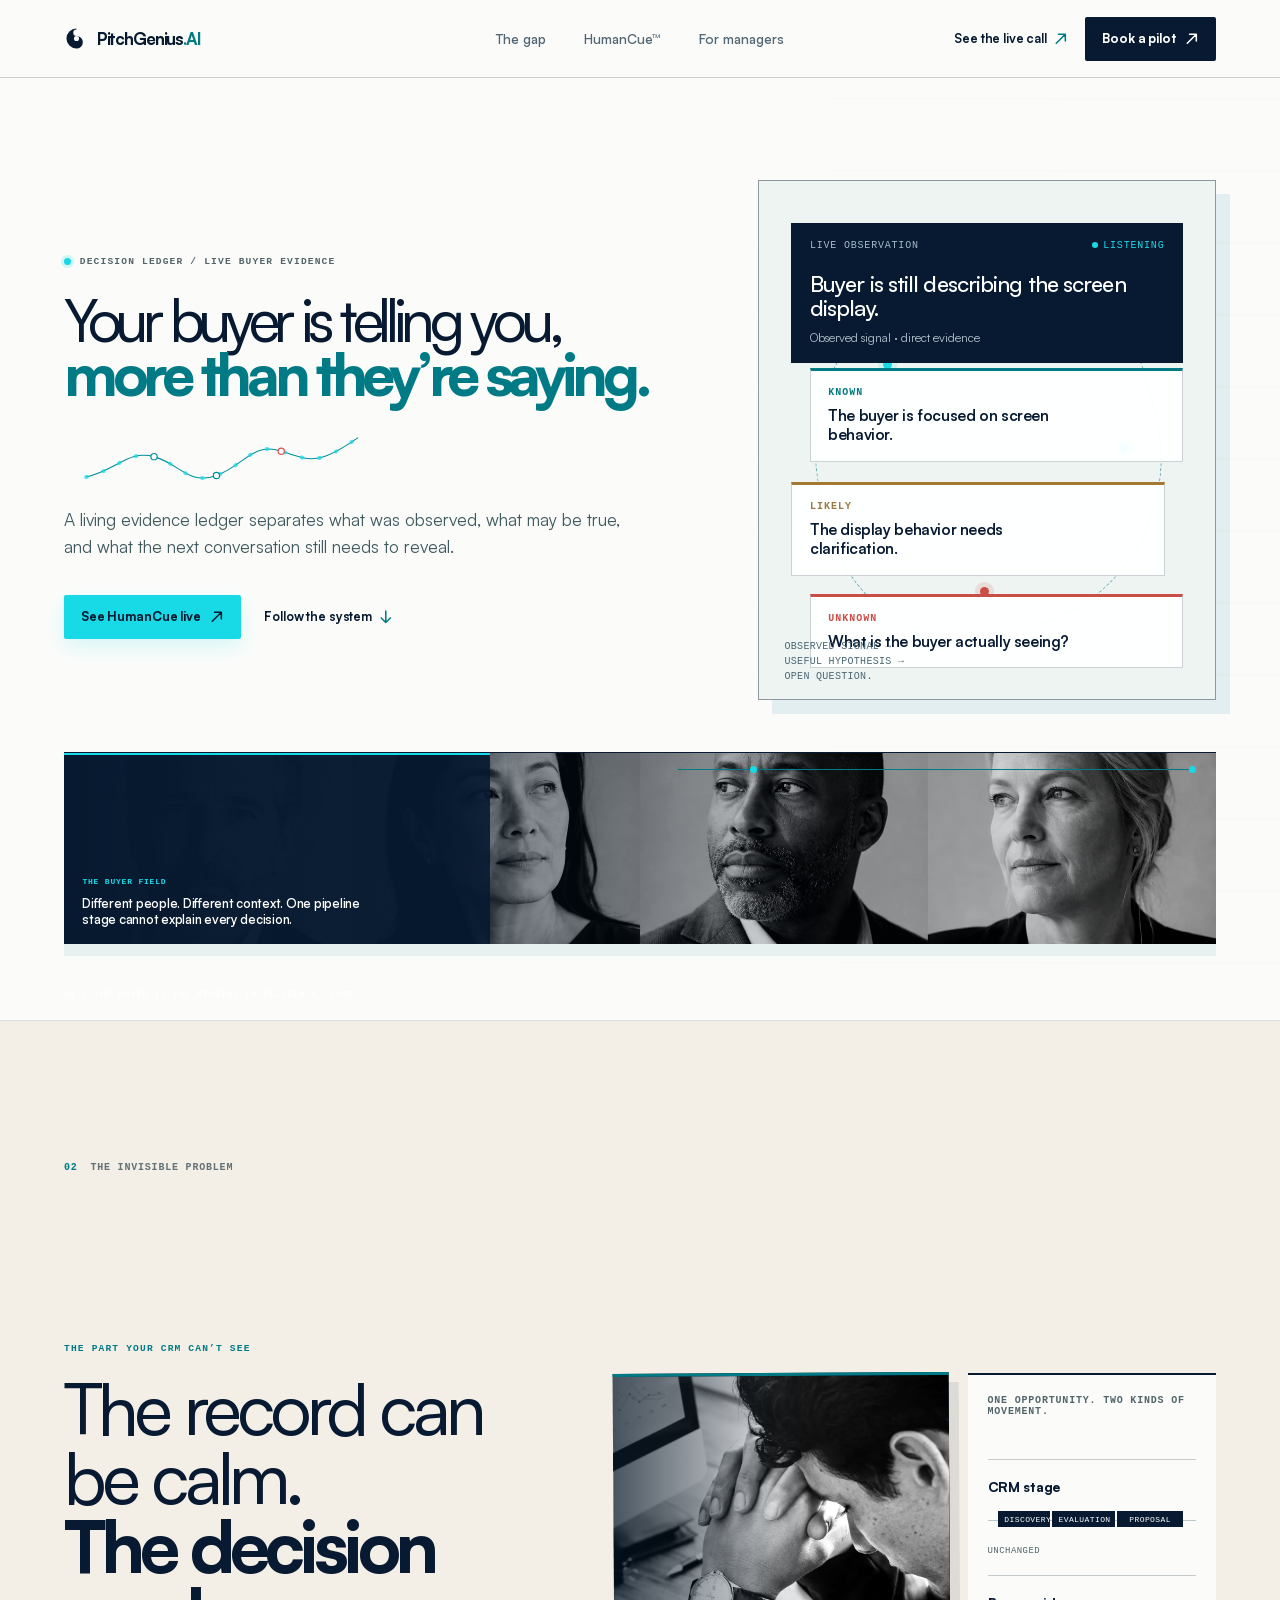
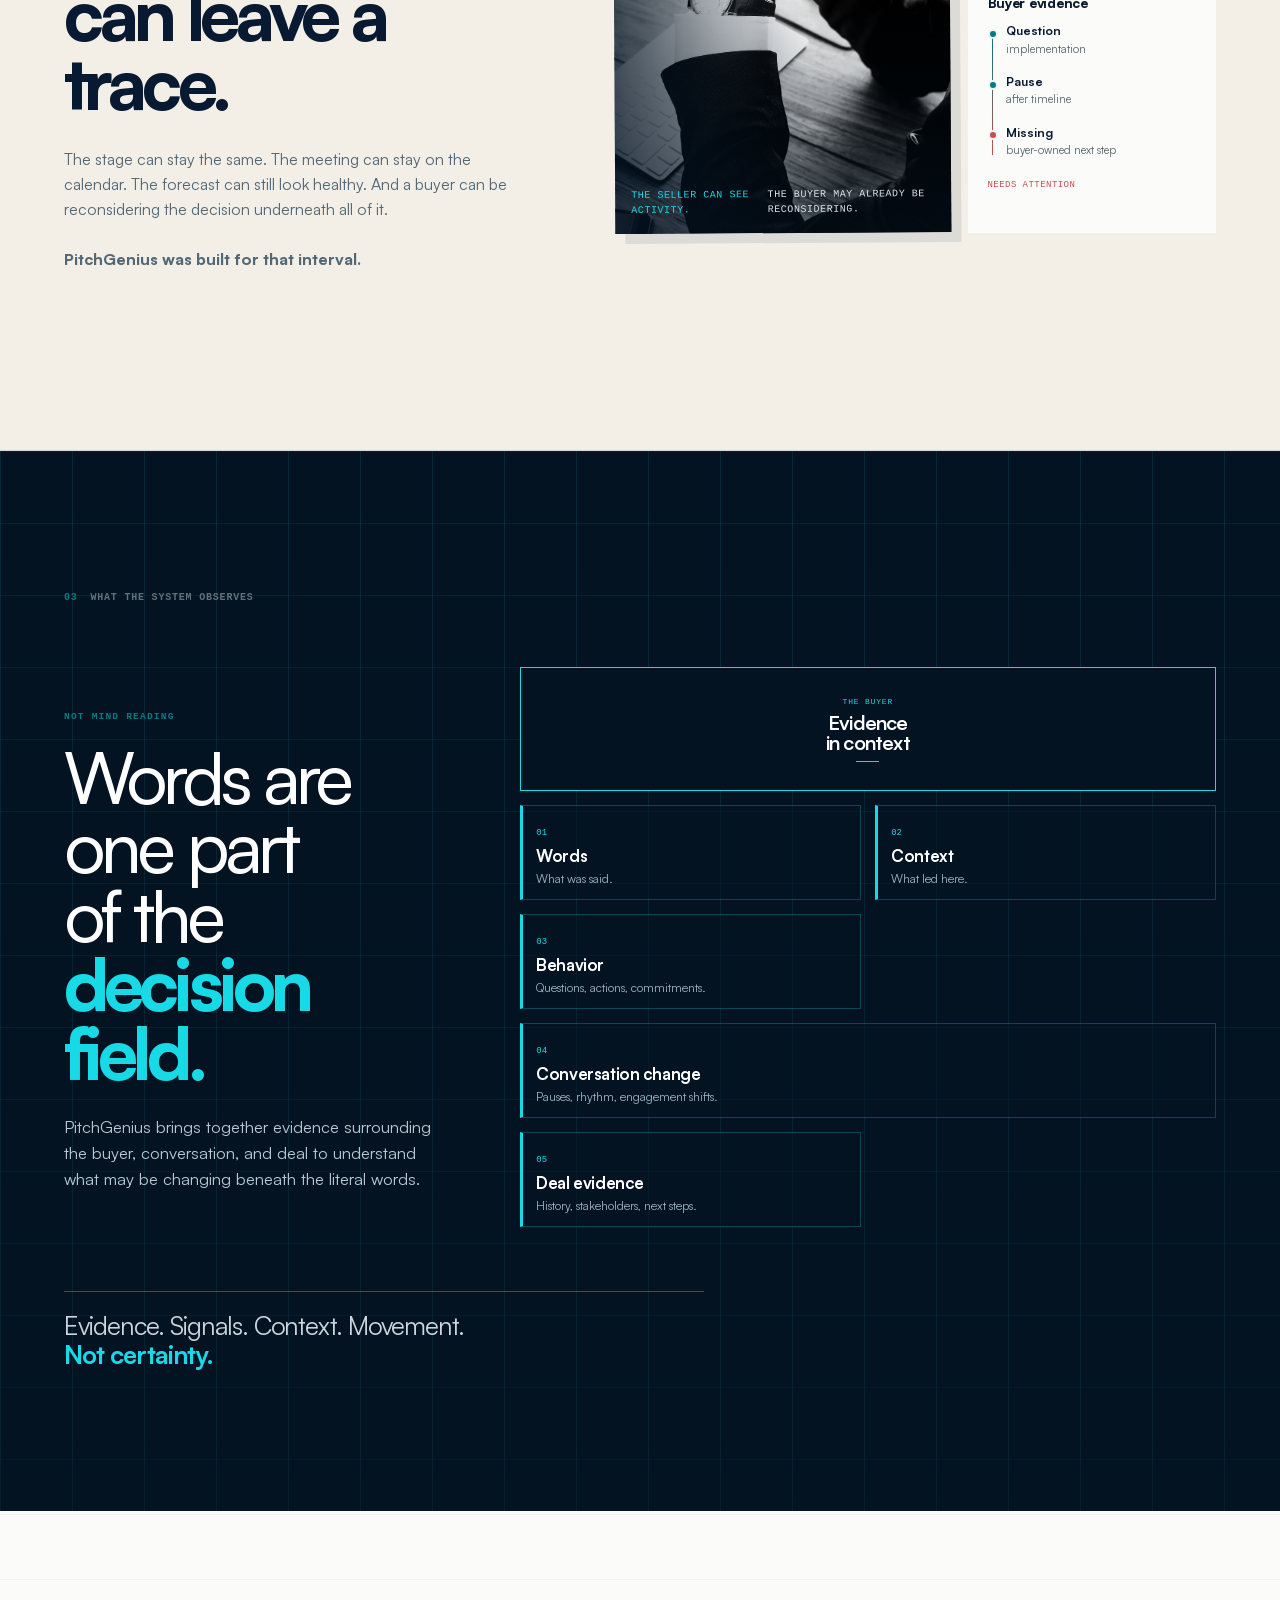
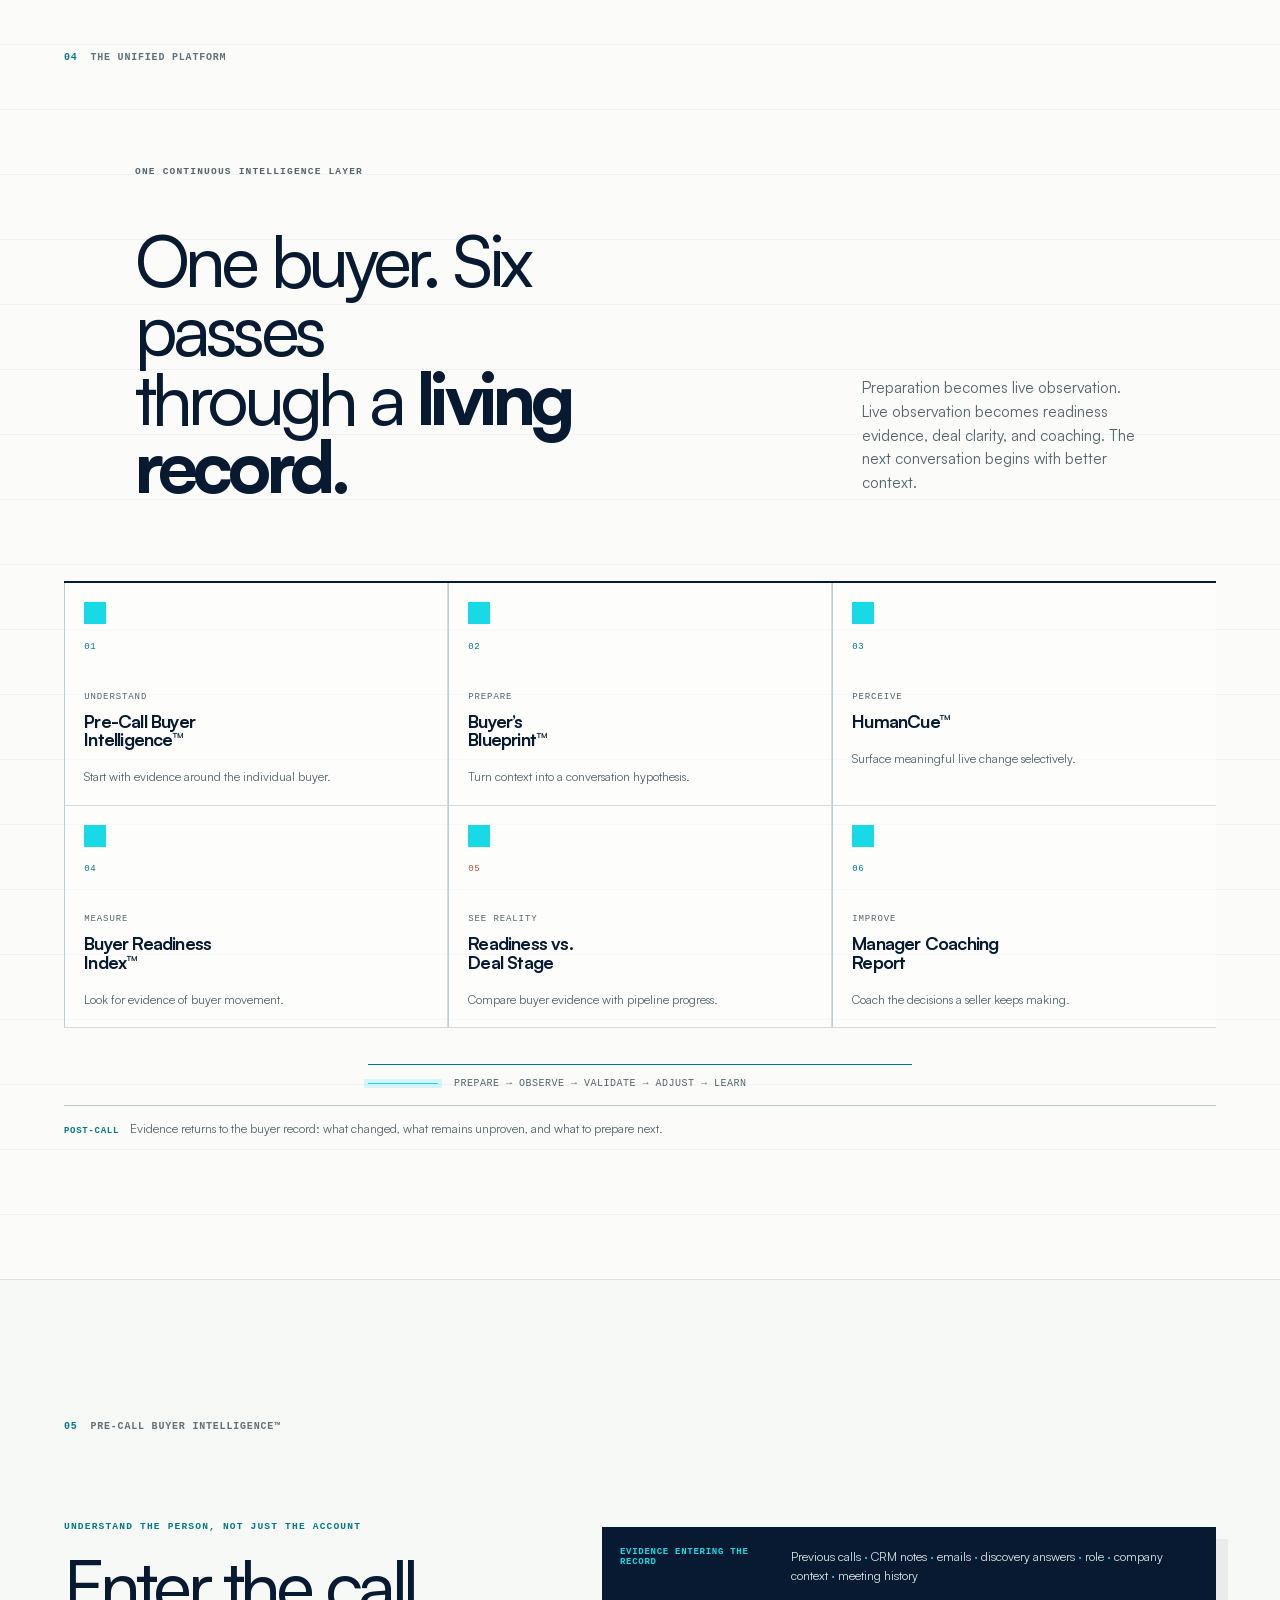
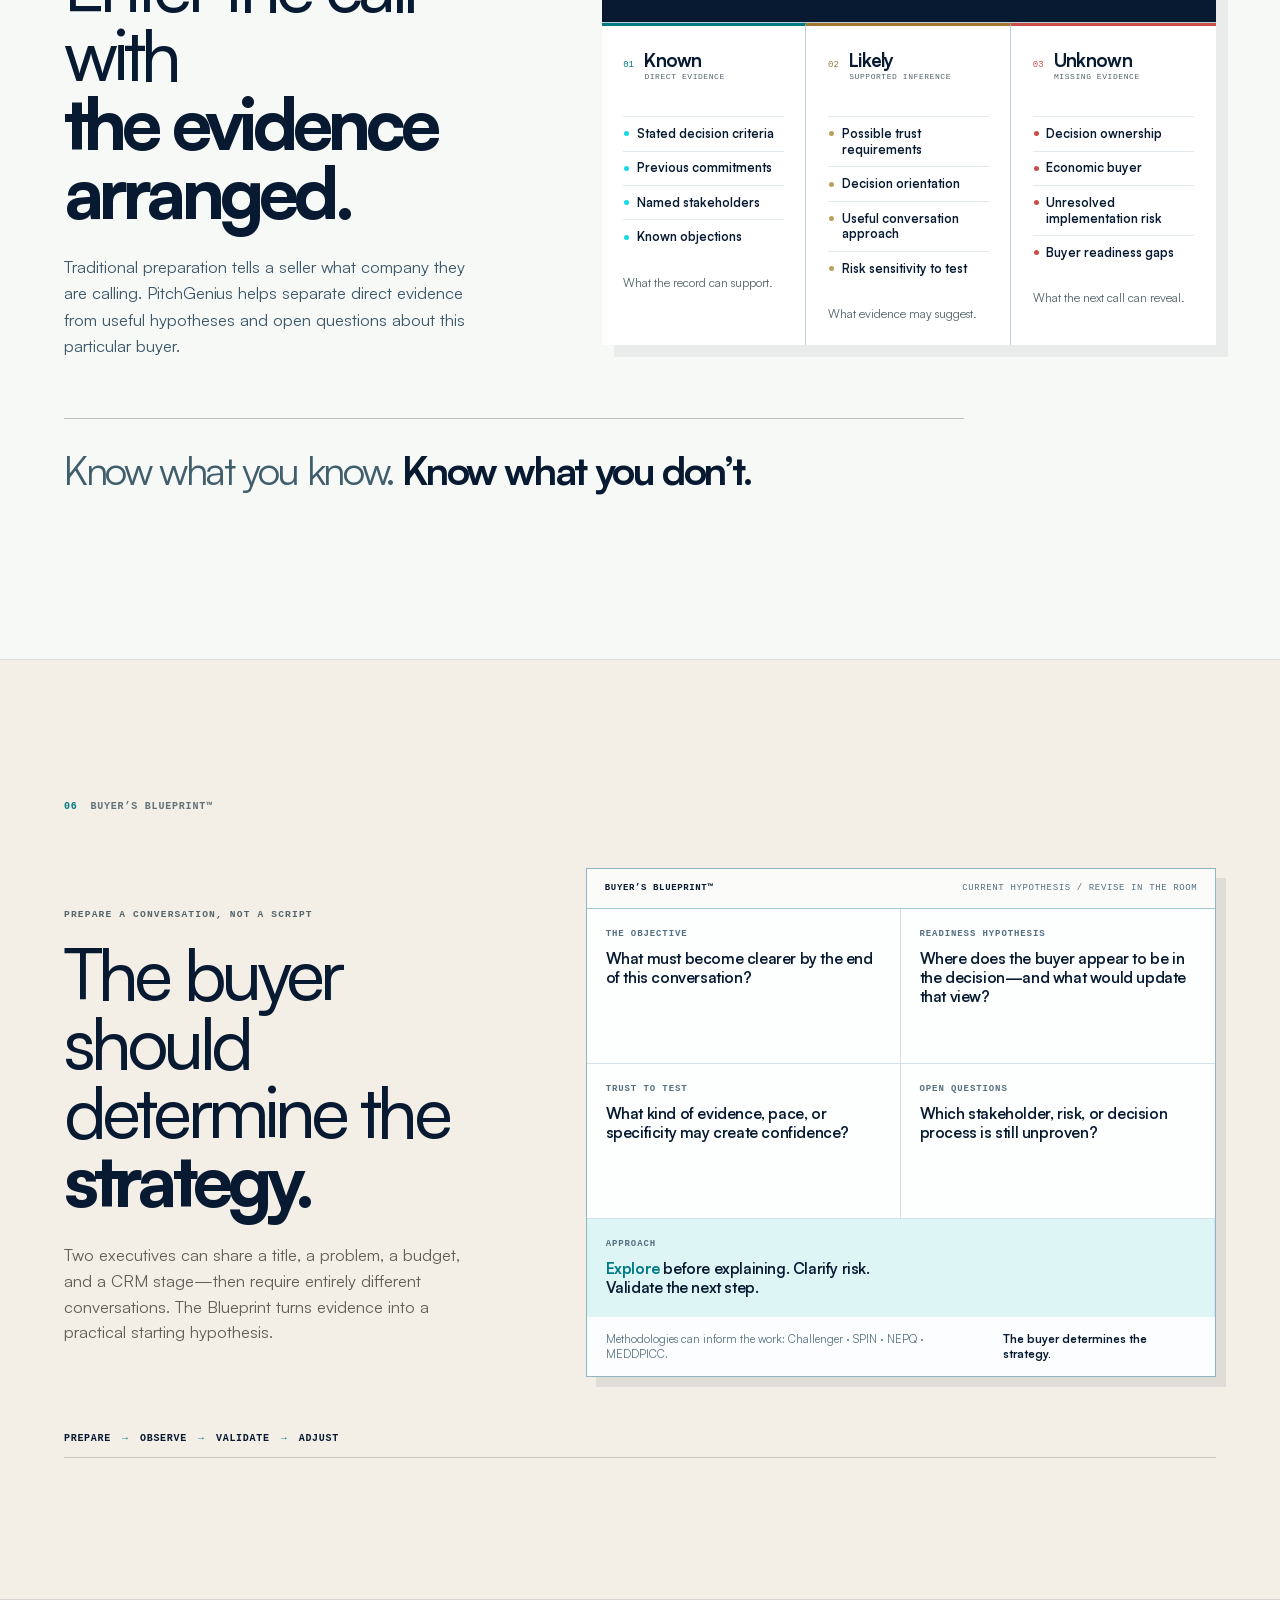
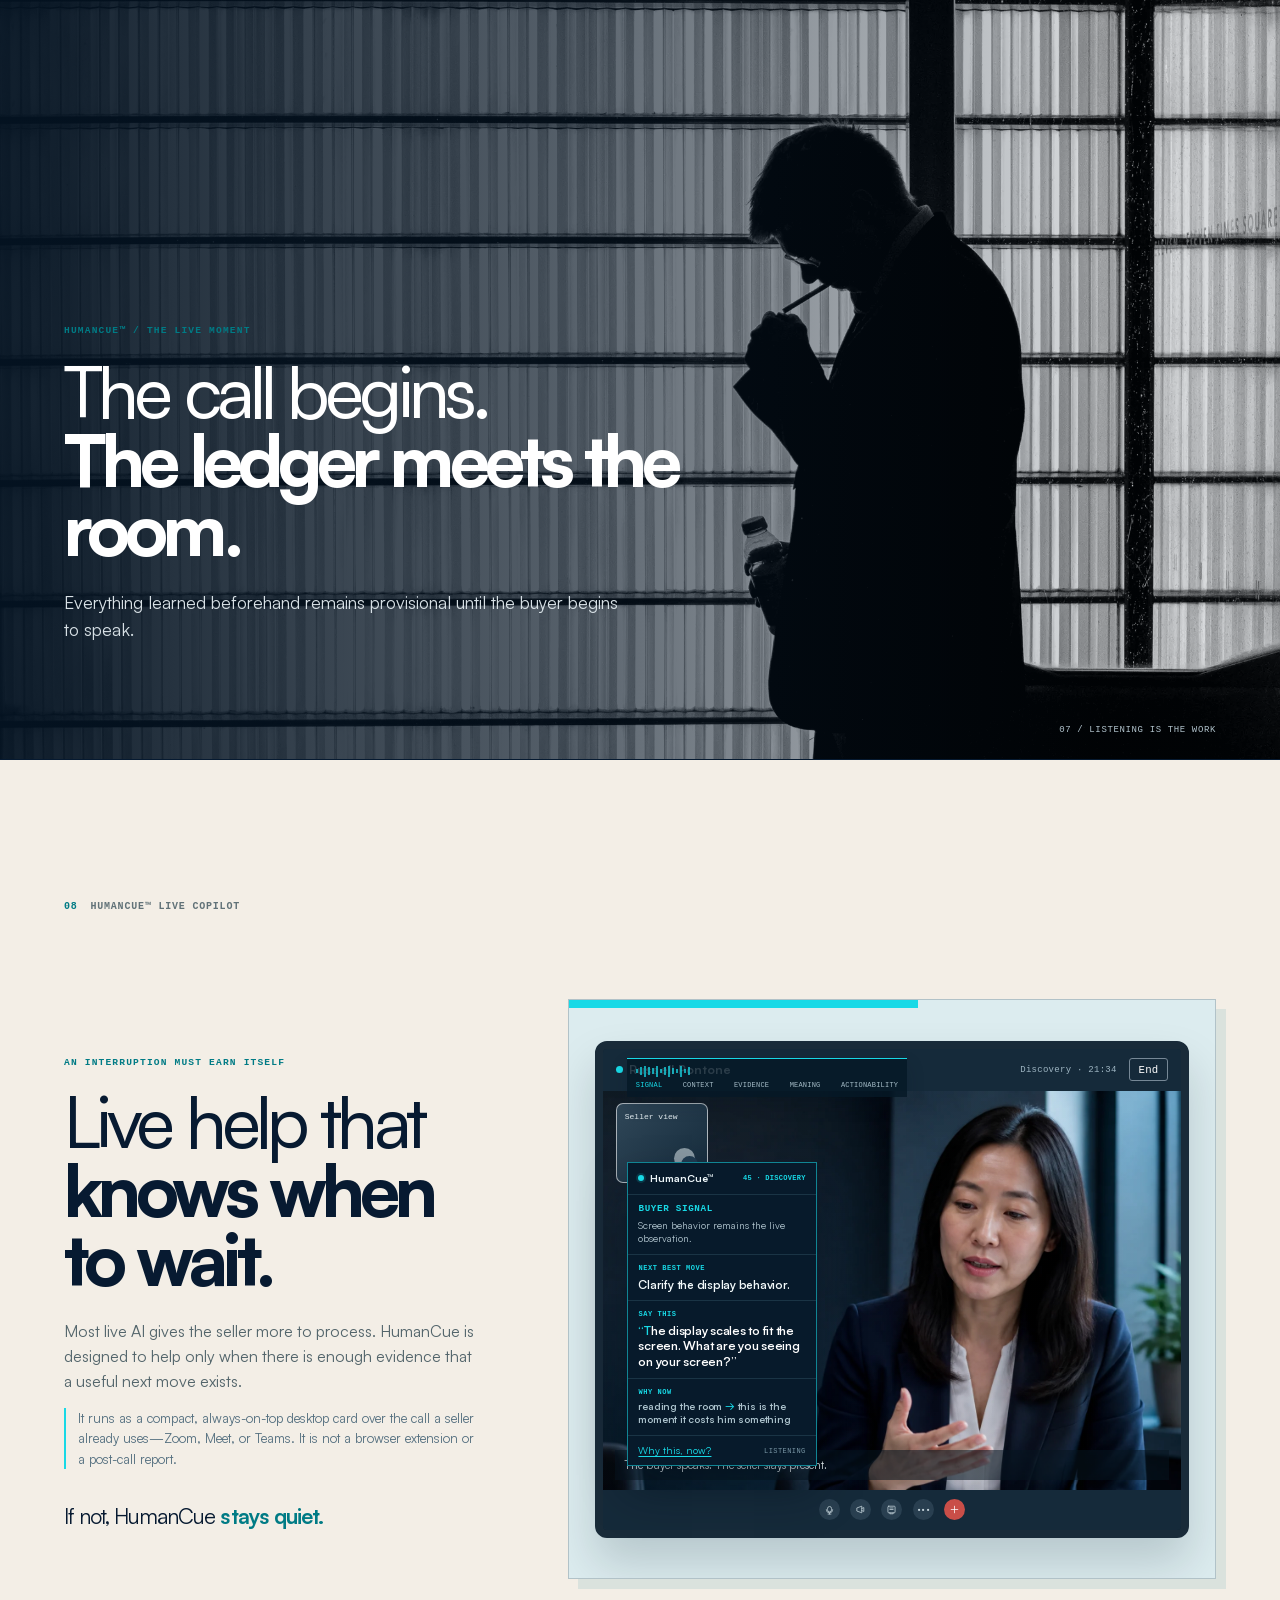
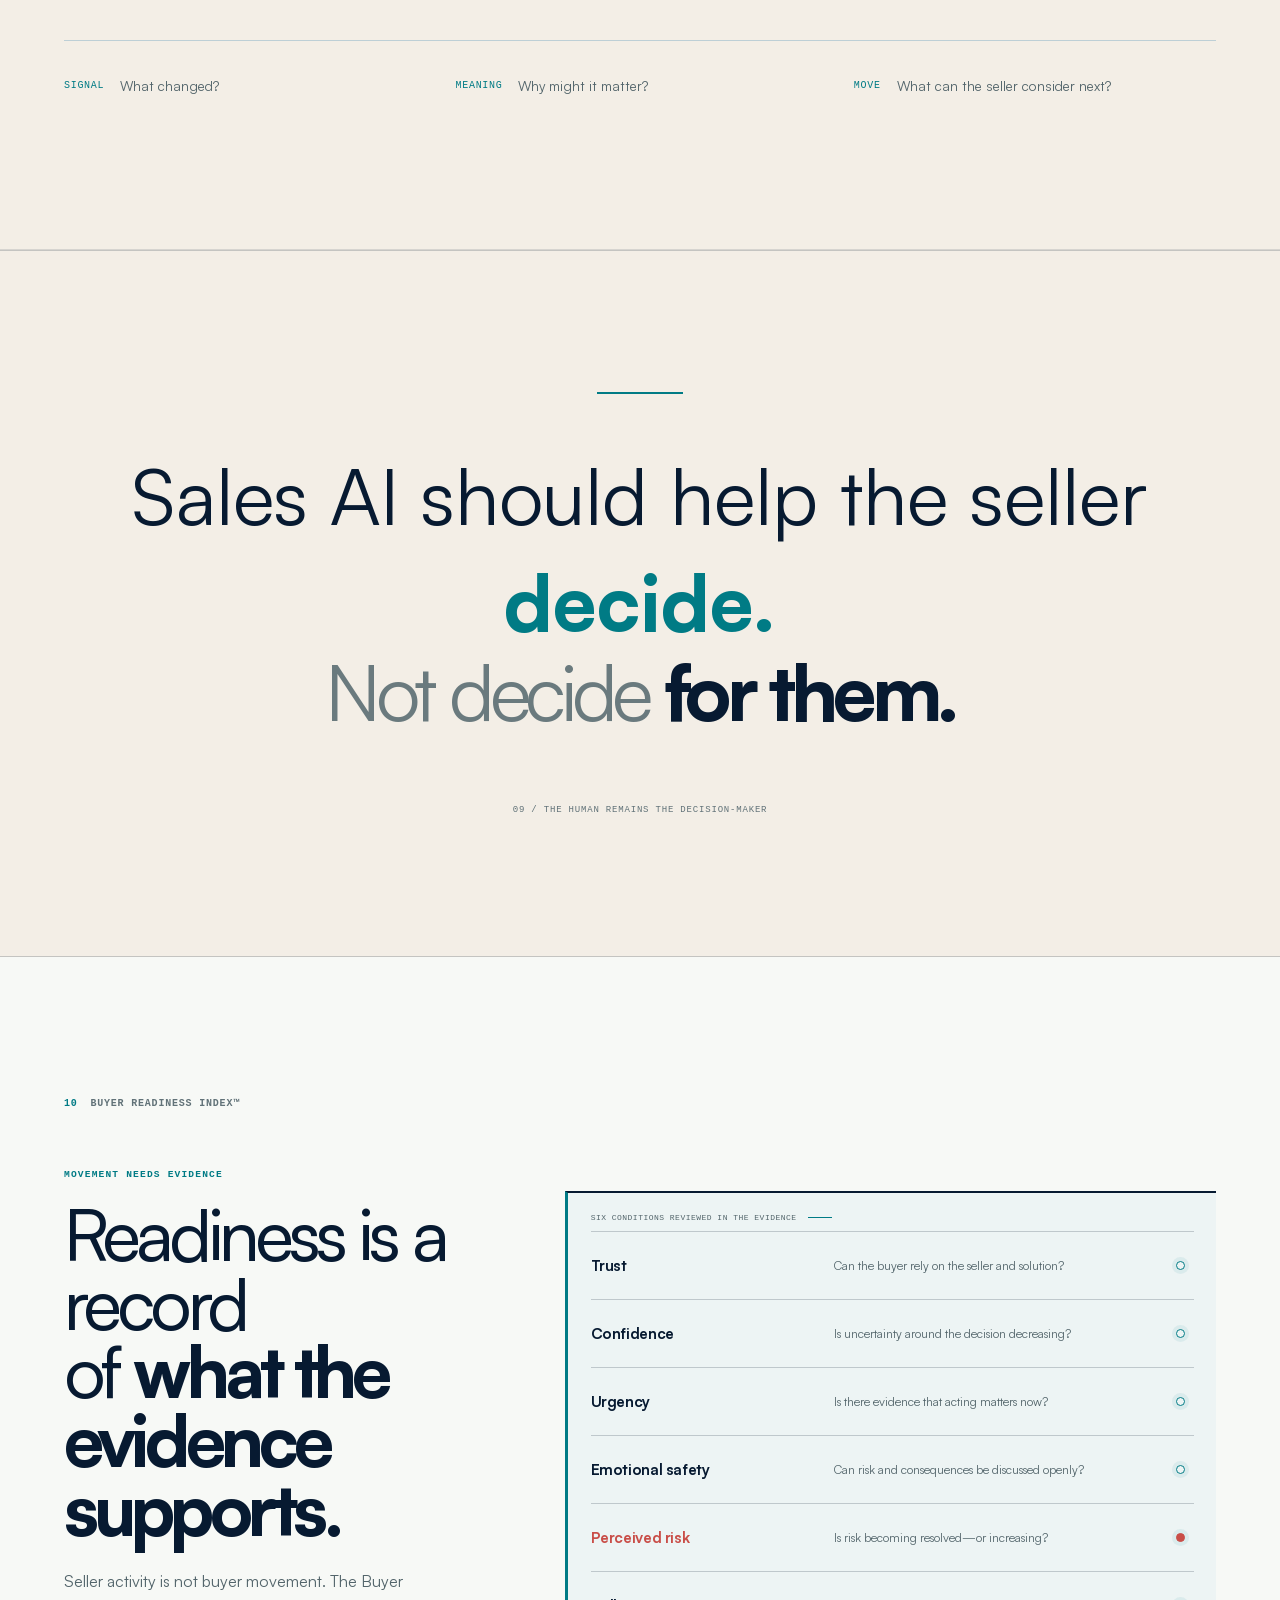
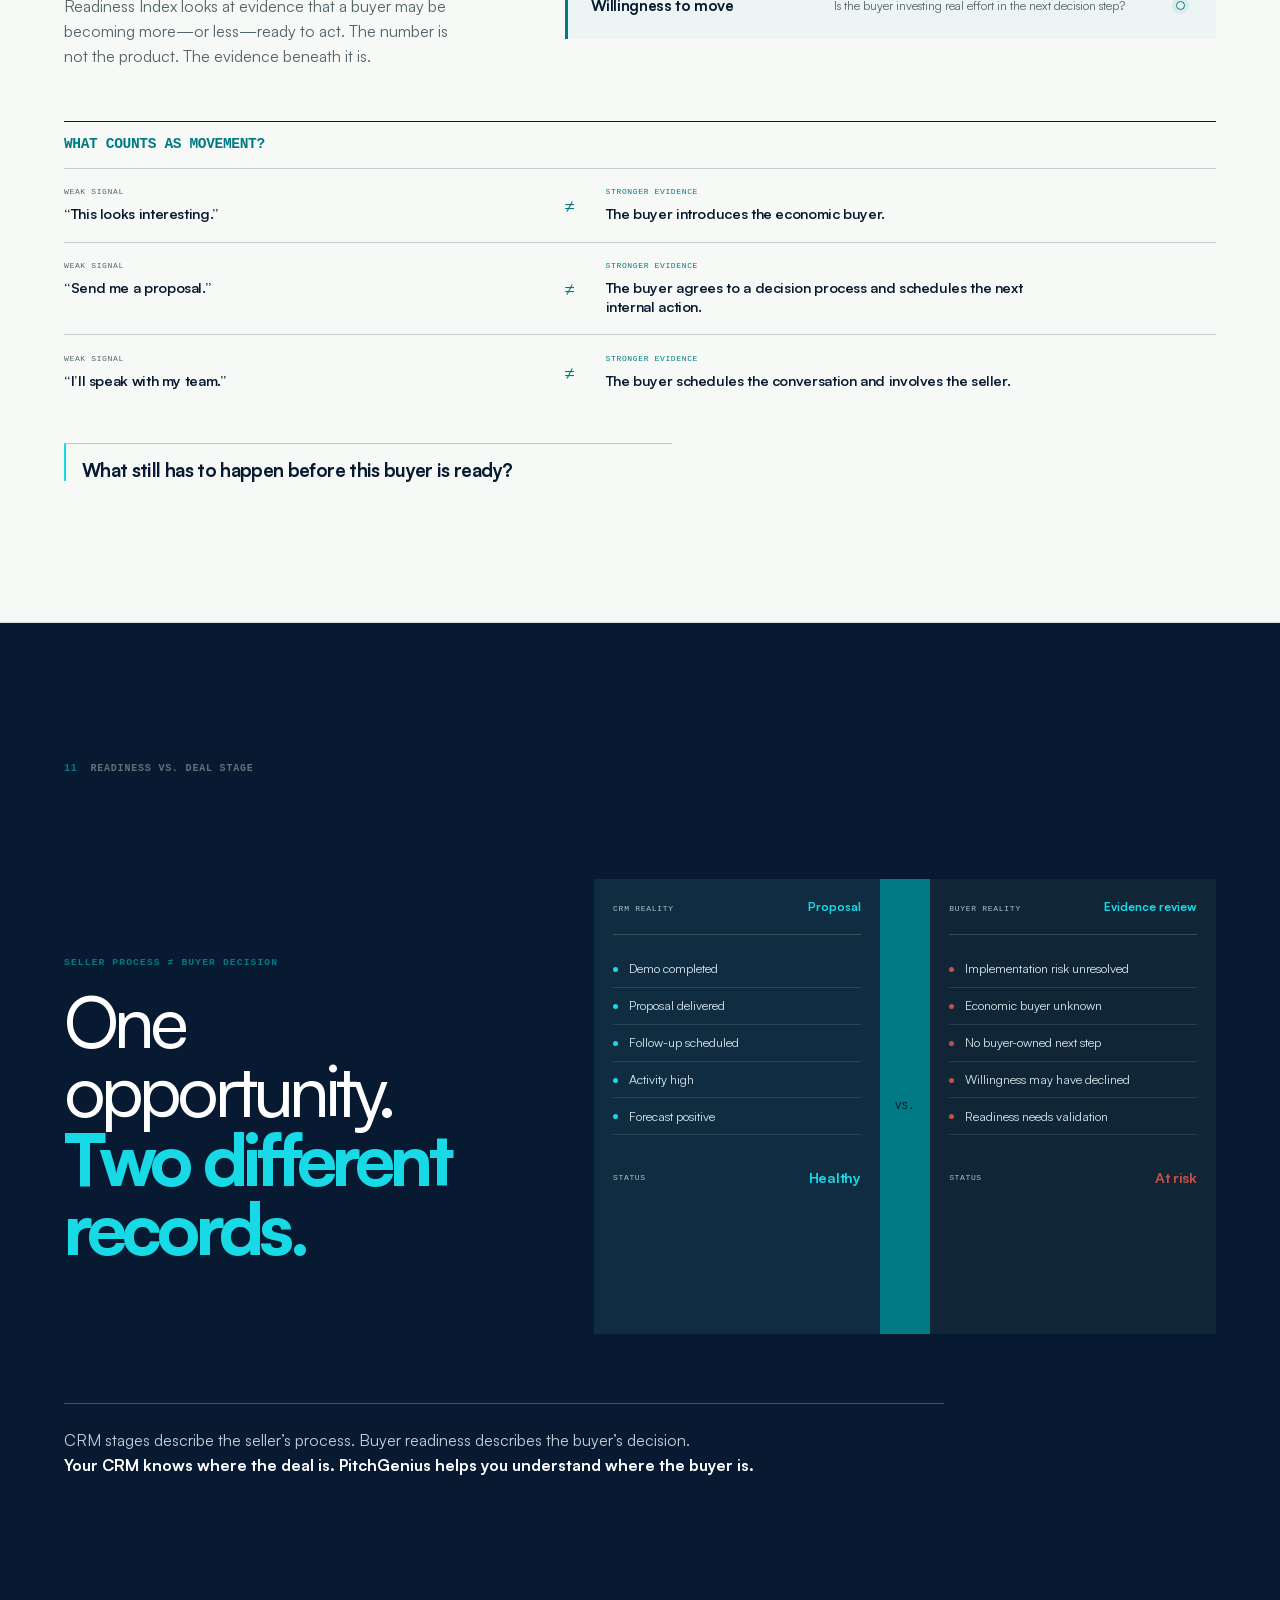
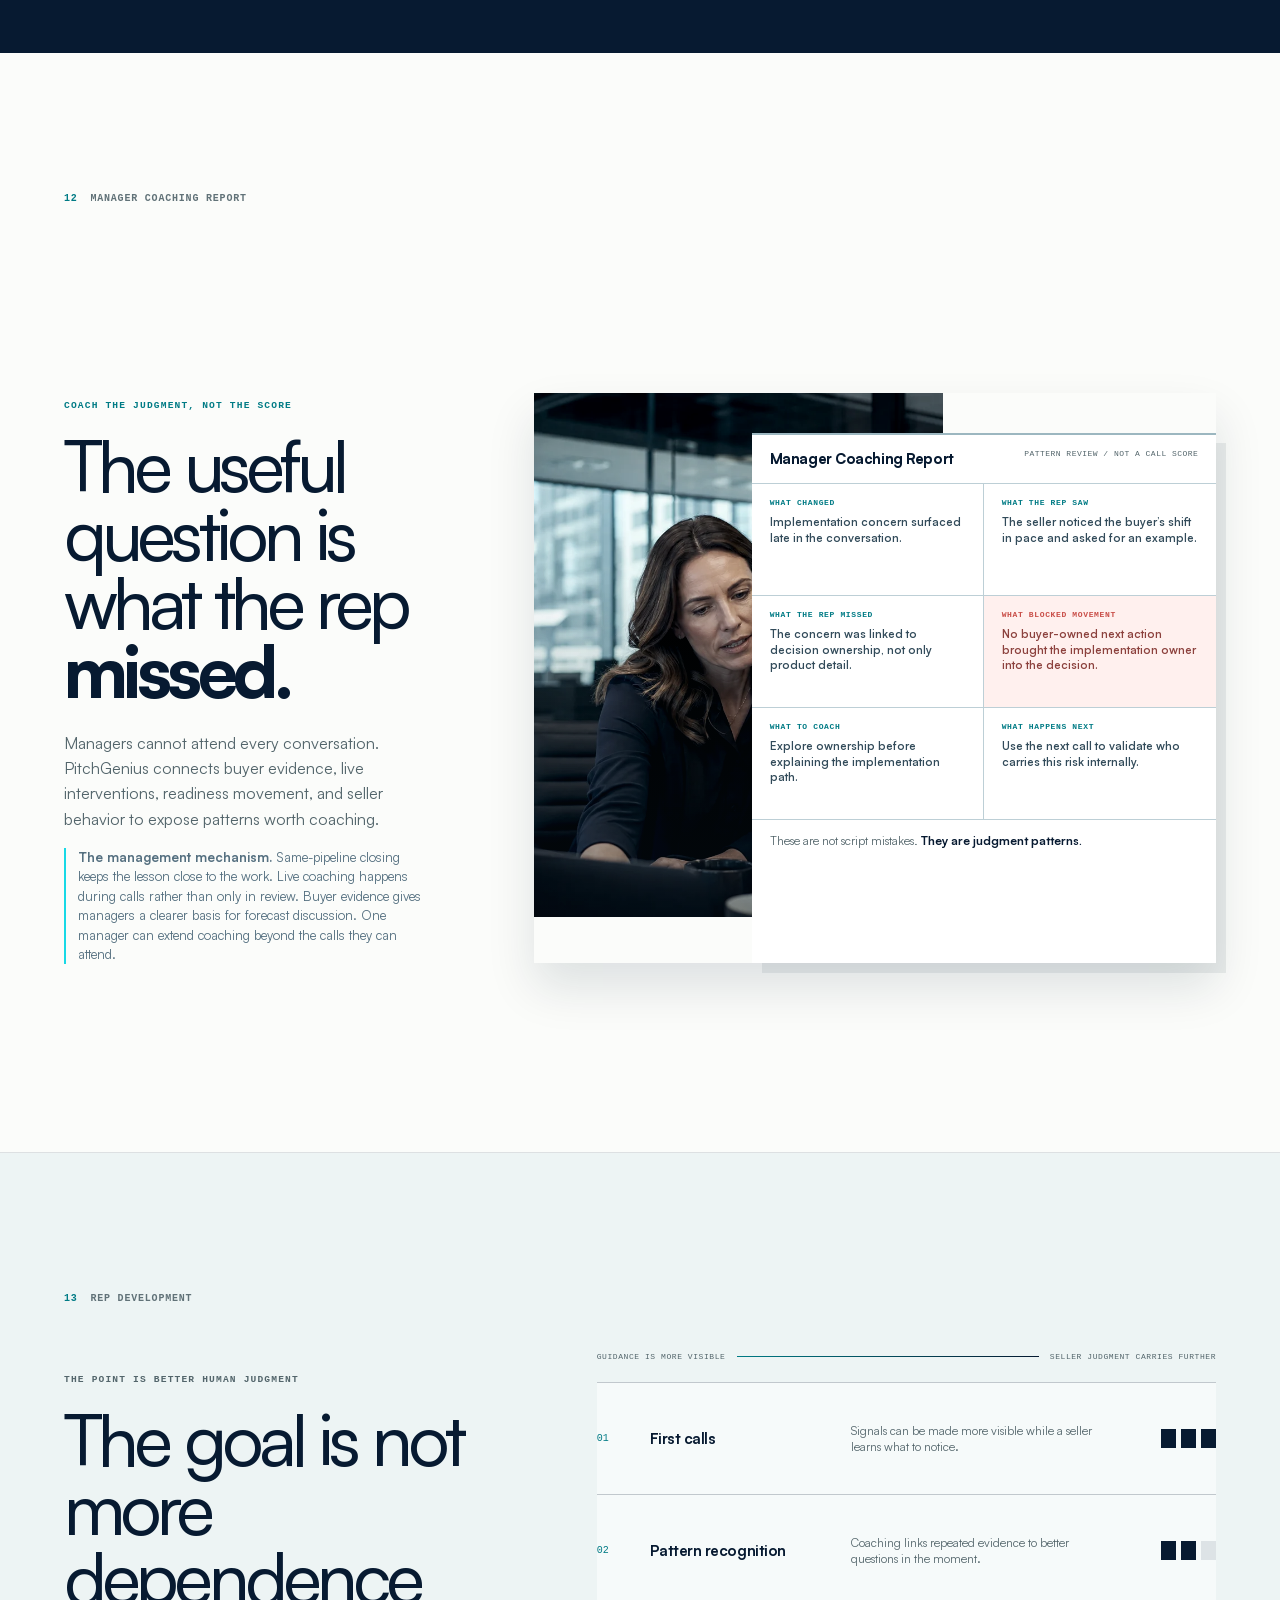
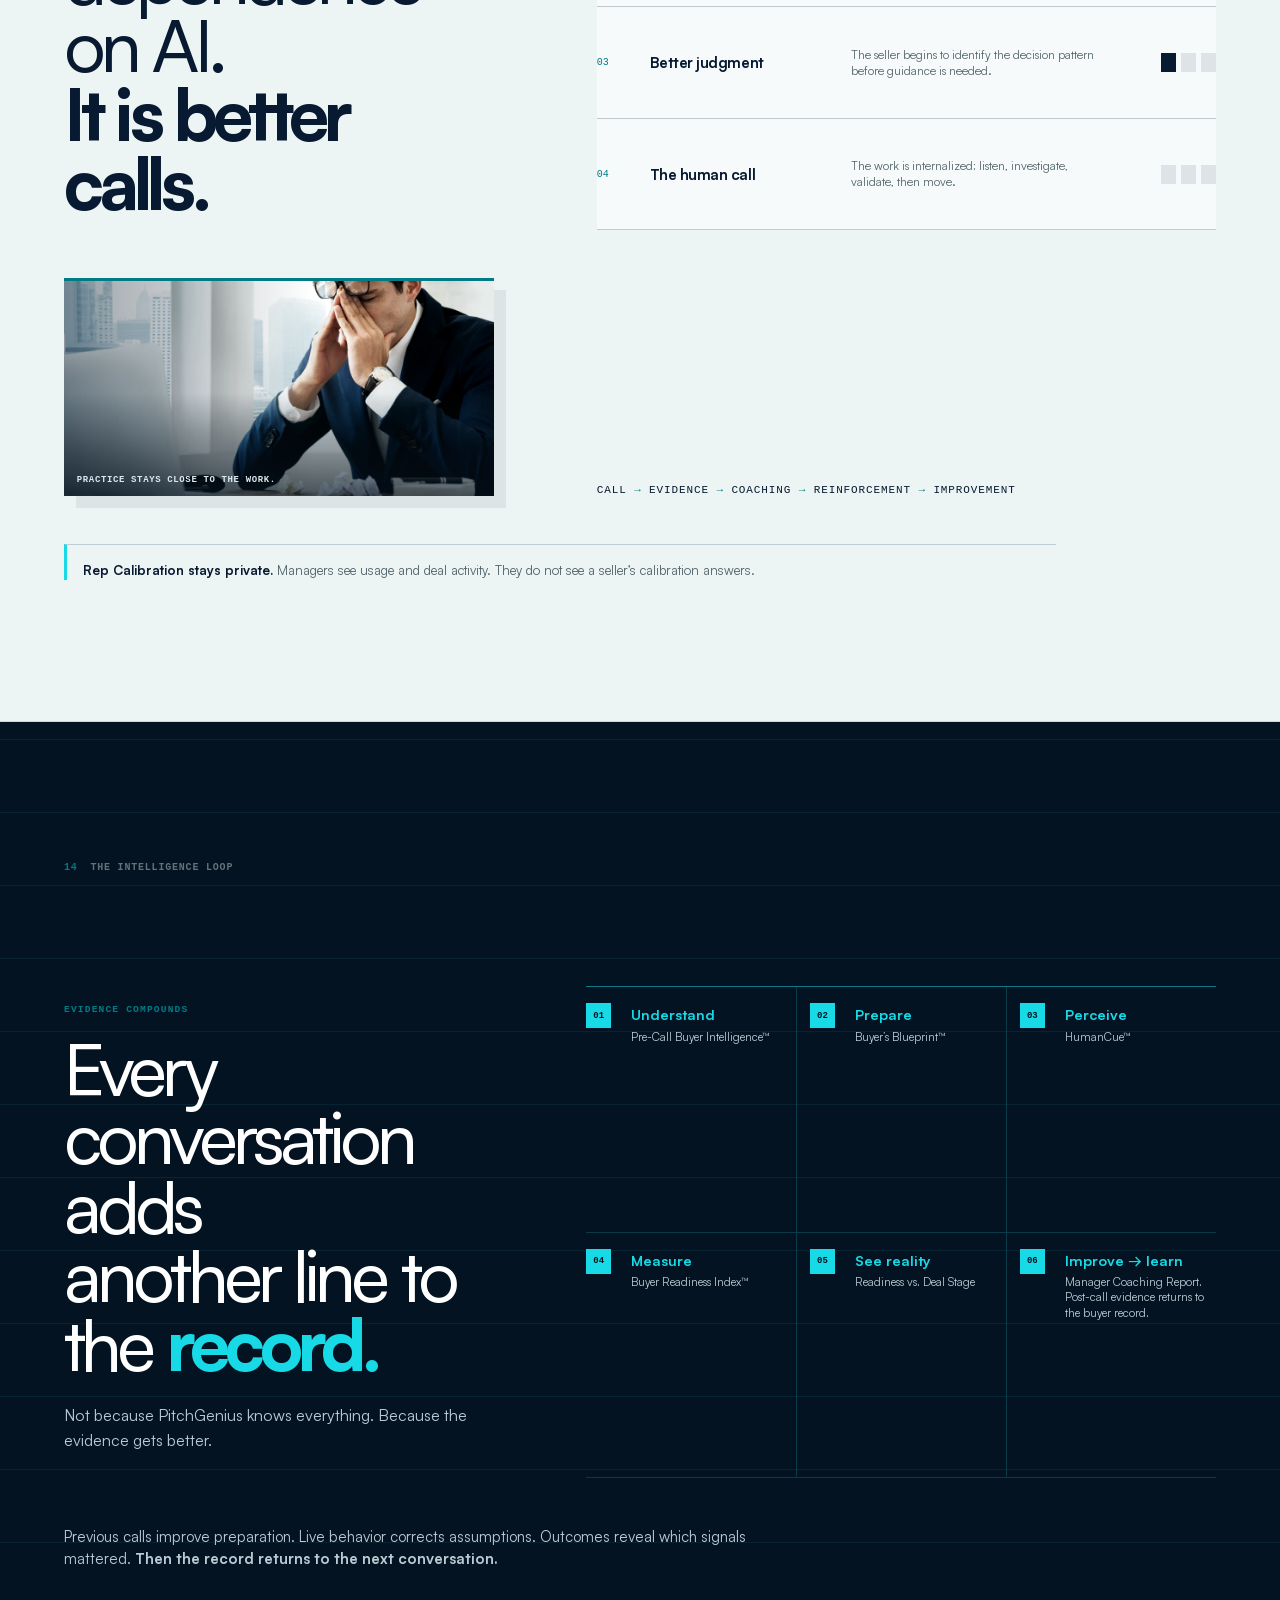
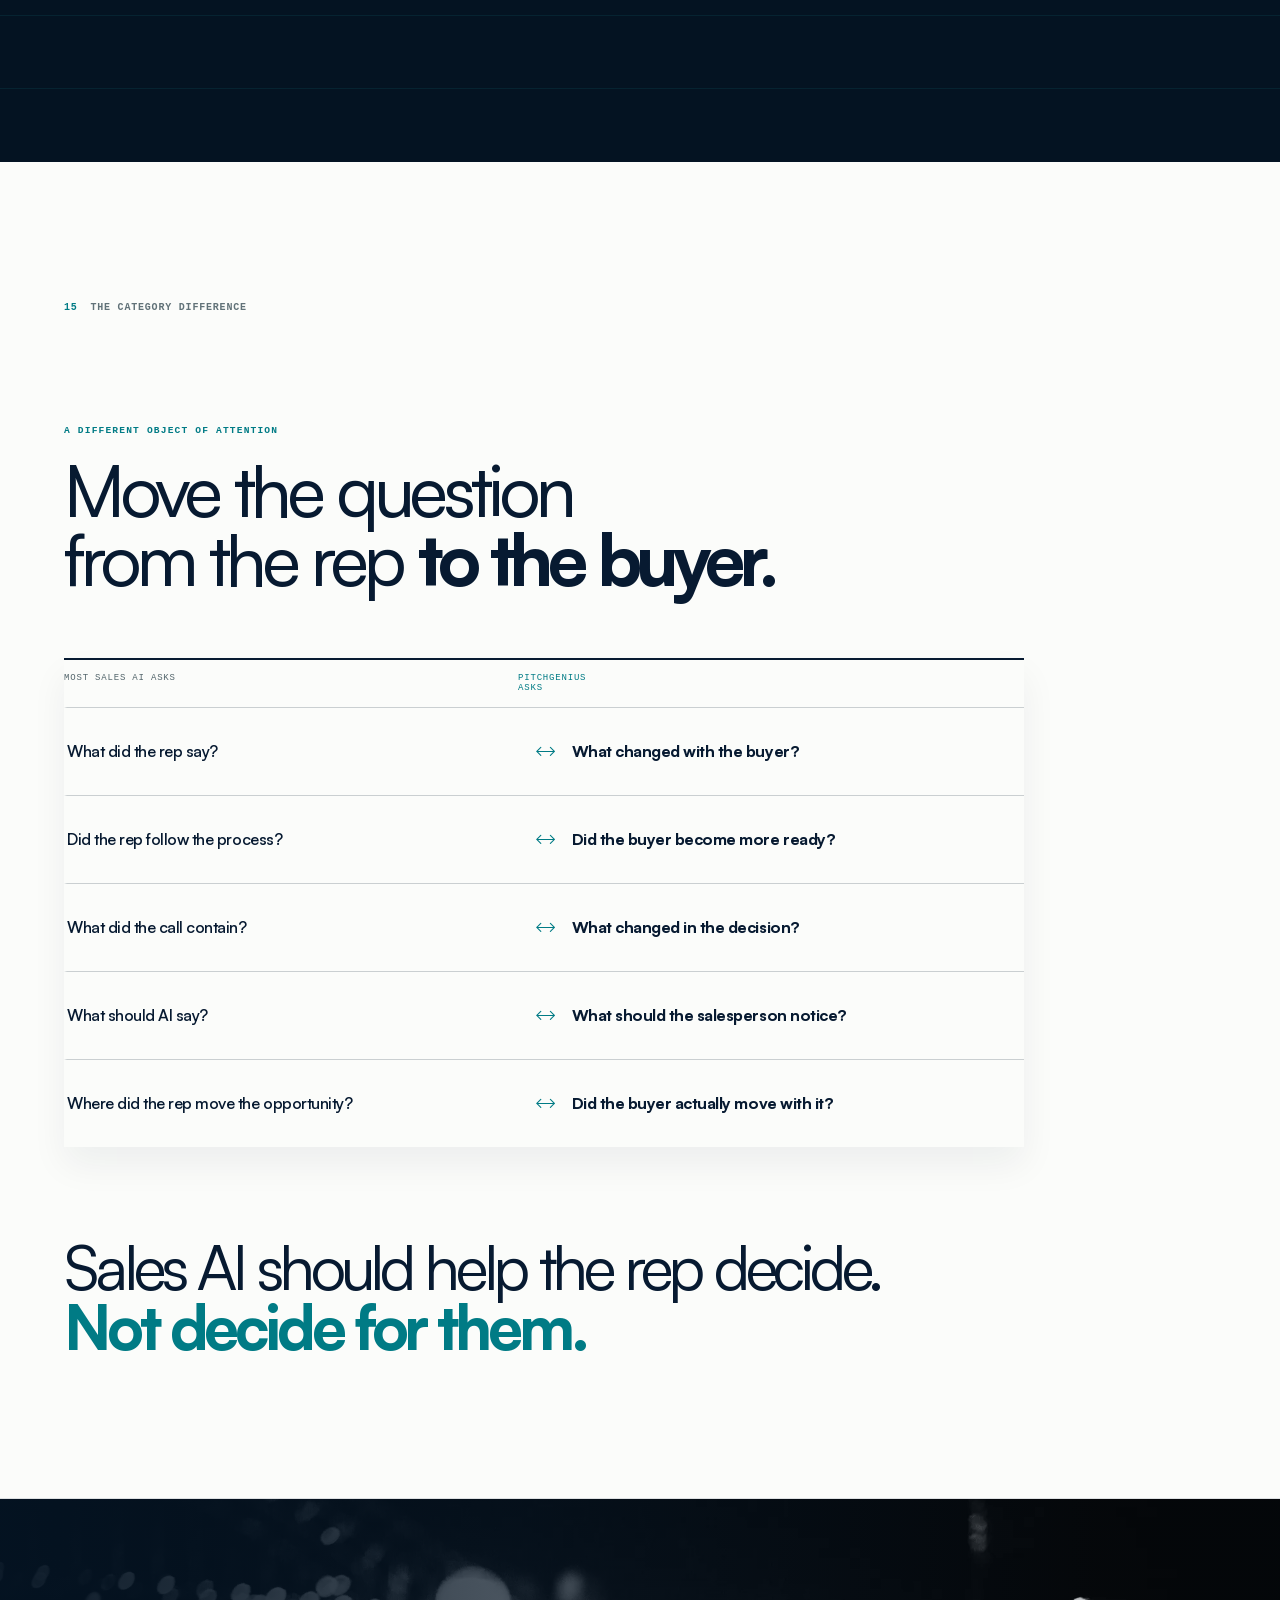
==== commit d07f5212: "Red-team harden and differentiate variants G H I" ====
--- a/variant-h/site/index.html
+++ b/variant-h/site/index.html
@@ -25,8 +25,8 @@
       <a href="#coaching">For managers</a>
     </nav>
     <div class="header-actions">
-      <a class="text-action" href="#humancue">See the live call <span aria-hidden="true">↘</span></a>
-      <a class="button button--dark" href="https://pitchgenius.ai">Book a pilot <span aria-hidden="true">↗</span></a>
+      <a class="text-action" href="#humancue">See the live call <svg class="icon icon--arrow" viewBox="0 0 12 12" aria-hidden="true"><path d="M2 10 10 2M4 2h6v6"/></svg></a>
+      <a class="button button--dark" href="https://pitchgenius.ai">Book a pilot <svg class="icon icon--arrow" viewBox="0 0 12 12" aria-hidden="true"><path d="M2 10 10 2M4 2h6v6"/></svg></a>
       <button class="menu-toggle" type="button" aria-expanded="false" aria-controls="site-menu" aria-label="Open navigation" data-menu-toggle>
         <span></span><span></span>
       </button>
@@ -54,8 +54,8 @@
         <img class="hero__ink" src="assets/h-ledger.svg" width="360" height="92" alt="" aria-hidden="true" />
         <p class="hero__lede">A living evidence ledger separates what was observed, what may be true, and what the next conversation still needs to reveal.</p>
         <div class="hero__actions">
-          <a class="button button--cyan" href="#humancue">See HumanCue live <span aria-hidden="true">↘</span></a>
-          <a class="text-action" href="#system">Follow the system <span aria-hidden="true">↓</span></a>
+          <a class="button button--cyan" href="#humancue">See HumanCue live <svg class="icon icon--arrow" viewBox="0 0 12 12" aria-hidden="true"><path d="M2 10 10 2M4 2h6v6"/></svg></a>
+          <a class="text-action" href="#system">Follow the system <svg class="icon icon--down" viewBox="0 0 12 12" aria-hidden="true"><path d="M6 1v10M2 7l4 4 4-4"/></svg></a>
         </div>
       </div>
       <div class="hero__field" data-reveal data-hero-evidence style="--reveal-delay:.12s" role="group" aria-label="An example of buyer evidence moving from direct observation to uncertainty">
@@ -330,7 +330,7 @@
         <article><span class="development-path__number">03</span><h3>Better judgment</h3><p>The seller begins to identify the decision pattern before guidance is needed.</p><div class="cue-mini cue-mini--one"><i></i><i></i><i></i></div></article>
         <article><span class="development-path__number">04</span><h3>The human call</h3><p>The work is internalized: listen, investigate, validate, then move.</p><div class="cue-mini cue-mini--none"><i></i><i></i><i></i></div></article>
       </div>
-      <figure class="development__portrait" data-reveal style="--reveal-delay:.12s"><img src="assets/f-rep-development.webp" width="1672" height="941" loading="eager" decoding="async" alt="A seller preparing notes and developing judgment between conversations" /><figcaption>Practice stays close to the work.</figcaption></figure>
+      <figure class="development__portrait" data-reveal style="--reveal-delay:.12s"><img src="assets/h-rep-development.webp" width="2000" height="1335" loading="eager" decoding="async" alt="A seller pausing at a laptop to reflect on a difficult buyer decision" /><figcaption>Practice stays close to the work.</figcaption></figure>
       <p class="development__close" data-reveal>Call <span>→</span> evidence <span>→</span> coaching <span>→</span> reinforcement <span>→</span> improvement</p>
       <p class="development__privacy" data-reveal><strong>Rep Calibration stays private.</strong> Managers see usage and deal activity. They do not see a seller’s calibration answers.</p>
     </section>
@@ -338,9 +338,9 @@
     <!-- 14 / Intelligence loop -->
     <section class="intelligence-loop chapter chapter--dark" id="loop" data-section="loop">
       <div class="chapter-label chapter-label--light" data-reveal><span>14</span><p>The intelligence loop</p></div>
-      <div class="intelligence-loop__heading" data-reveal><p class="eyebrow eyebrow--cyan">EVIDENCE COMPOUNDS</p><h2>Every conversation adds<br>another line to the <em>record.</em></h2><p>Not because PitchGenius knows everything. Because the evidence gets better.</p></div>
-      <div class="loop-diagram" data-reveal style="--reveal-delay:.1s" aria-label="A circular loop showing the six PitchGenius stages">
-        <svg viewBox="0 0 720 500" role="img" aria-labelledby="loop-title loop-desc"><title id="loop-title">The PitchGenius intelligence loop</title><desc id="loop-desc">Understand, prepare, perceive, measure, see reality, improve, then return to understand.</desc><defs><marker id="loop-arrow" markerWidth="8" markerHeight="8" refX="7" refY="4" orient="auto"><path d="M0,0 L8,4 L0,8 Z" fill="#18d9e6"/></marker></defs><path class="loop-trace" pathLength="1" d="M161 293C75 148 194 58 341 69c158 12 281 161 187 305-80 122-277 106-349 10-45-61-29-157 38-193 61-33 140-16 180 39 44 61 14 145-48 162" fill="none" stroke="#18d9e6" stroke-width="2" marker-end="url(#loop-arrow)"/><path class="loop-direction-arrow" d="M512 149 498 143 505 136Z" aria-hidden="true"/><g class="loop-node loop-node--a"><circle cx="166" cy="292" r="8"/><text x="97" y="326">01</text><text x="97" y="348">UNDERSTAND</text><text x="97" y="370">Pre-Call Intelligence™</text></g><g class="loop-node loop-node--b"><circle cx="234" cy="110" r="8"/><text x="177" y="80">02</text><text x="177" y="102">PREPARE</text><text x="177" y="124">Buyer’s Blueprint™</text></g><g class="loop-node loop-node--c"><circle cx="437" cy="104" r="8"/><text x="461" y="72">03</text><text x="461" y="94">PERCEIVE</text><text x="461" y="116">HumanCue™</text></g><g class="loop-node loop-node--d"><circle cx="555" cy="277" r="8"/><text x="579" y="275">04</text><text x="579" y="297">MEASURE</text><text x="579" y="319">Buyer Readiness Index™</text></g><g class="loop-node loop-node--e"><circle cx="453" cy="416" r="8"/><text x="466" y="454">05</text><text x="466" y="476">SEE REALITY</text><text x="466" y="498">Readiness vs. Deal Stage</text></g><g class="loop-node loop-node--f"><circle cx="243" cy="407" r="8"/><text x="106" y="452">06</text><text x="106" y="474">IMPROVE</text><text x="106" y="496">Manager Coaching Report</text></g></svg>
+      <div class="intelligence-loop__heading" data-reveal><p class="eyebrow eyebrow--cyan">EVIDENCE COMPOUNDS</p><h2>Every conversation adds <br>another line to the <em>record.</em></h2><p>Not because PitchGenius knows everything. Because the evidence gets better.</p></div>
+      <div class="loop-diagram" data-reveal style="--reveal-delay:.1s" role="group" aria-label="A circular loop showing the six PitchGenius stages">
+        <svg viewBox="0 0 720 500" role="img" aria-labelledby="loop-title loop-desc"><title id="loop-title">The PitchGenius intelligence loop</title><desc id="loop-desc">Understand, prepare, perceive, measure, see reality, improve, then return to understand.</desc><defs><marker id="loop-arrow" markerWidth="8" markerHeight="8" refX="7" refY="4" orient="auto"><path d="M0,0 L8,4 L0,8 Z" fill="currentColor"/></marker></defs><path class="loop-trace" pathLength="1" d="M161 293C75 148 194 58 341 69c158 12 281 161 187 305-80 122-277 106-349 10-45-61-29-157 38-193 61-33 140-16 180 39 44 61 14 145-48 162" fill="none" stroke="currentColor" stroke-width="2" marker-end="url(#loop-arrow)"/><path class="loop-direction-arrow" d="M512 149 498 143 505 136Z" aria-hidden="true"/><g class="loop-node loop-node--a"><circle cx="166" cy="292" r="8"/><text x="97" y="326">01</text><text x="97" y="348">UNDERSTAND</text><text x="97" y="370">Pre-Call Intelligence™</text></g><g class="loop-node loop-node--b"><circle cx="234" cy="110" r="8"/><text x="177" y="80">02</text><text x="177" y="102">PREPARE</text><text x="177" y="124">Buyer’s Blueprint™</text></g><g class="loop-node loop-node--c"><circle cx="437" cy="104" r="8"/><text x="461" y="72">03</text><text x="461" y="94">PERCEIVE</text><text x="461" y="116">HumanCue™</text></g><g class="loop-node loop-node--d"><circle cx="555" cy="277" r="8"/><text x="579" y="275">04</text><text x="579" y="297">MEASURE</text><text x="579" y="319">Buyer Readiness Index™</text></g><g class="loop-node loop-node--e"><circle cx="453" cy="416" r="8"/><text x="466" y="454">05</text><text x="466" y="476">SEE REALITY</text><text x="466" y="498">Readiness vs. Deal Stage</text></g><g class="loop-node loop-node--f"><circle cx="243" cy="407" r="8"/><text x="106" y="452">06</text><text x="106" y="474">IMPROVE</text><text x="106" y="496">Manager Coaching Report</text></g></svg>
         <div class="loop-diagram__center"><span>ONE BUYER</span><b>One evolving<br>intelligence layer.</b></div>
       </div>
       <ol class="loop-mobile-flow" aria-label="The PitchGenius intelligence loop"><li><span>01</span><div><b>Understand</b><p>Pre-Call Buyer Intelligence™</p></div></li><li><span>02</span><div><b>Prepare</b><p>Buyer’s Blueprint™</p></div></li><li><span>03</span><div><b>Perceive</b><p>HumanCue™</p></div></li><li><span>04</span><div><b>Measure</b><p>Buyer Readiness Index™</p></div></li><li><span>05</span><div><b>See reality</b><p>Readiness vs. Deal Stage</p></div></li><li><span>06</span><div><b>Improve → learn</b><p>Manager Coaching Report. Post-call evidence returns to the buyer record.</p></div></li></ol>
@@ -353,11 +353,11 @@
       <div class="difference__heading" data-reveal><p class="eyebrow eyebrow--cyan">A DIFFERENT OBJECT OF ATTENTION</p><h2>Move the question<br>from the rep <em>to the buyer.</em></h2></div>
       <div class="question-pairs" data-reveal style="--reveal-delay:.08s">
         <div class="question-pairs__head"><span>Most sales AI asks</span><span>PitchGenius asks</span></div>
-        <article><p>What did the rep say?</p><i>↔</i><p>What changed with the buyer?</p></article>
-        <article><p>Did the rep follow the process?</p><i>↔</i><p>Did the buyer become more ready?</p></article>
-        <article><p>What did the call contain?</p><i>↔</i><p>What changed in the decision?</p></article>
-        <article><p>What should AI say?</p><i>↔</i><p>What should the salesperson notice?</p></article>
-        <article><p>Where did the rep move the opportunity?</p><i>↔</i><p>Did the buyer actually move with it?</p></article>
+        <article><p>What did the rep say?</p><i aria-hidden="true"><svg viewBox="0 0 24 12" focusable="false"><path d="M1 6h22M6 1 1 6l5 5M18 1l5 5-5 5"/></svg></i><p>What changed with the buyer?</p></article>
+        <article><p>Did the rep follow the process?</p><i aria-hidden="true"><svg viewBox="0 0 24 12" focusable="false"><path d="M1 6h22M6 1 1 6l5 5M18 1l5 5-5 5"/></svg></i><p>Did the buyer become more ready?</p></article>
+        <article><p>What did the call contain?</p><i aria-hidden="true"><svg viewBox="0 0 24 12" focusable="false"><path d="M1 6h22M6 1 1 6l5 5M18 1l5 5-5 5"/></svg></i><p>What changed in the decision?</p></article>
+        <article><p>What should AI say?</p><i aria-hidden="true"><svg viewBox="0 0 24 12" focusable="false"><path d="M1 6h22M6 1 1 6l5 5M18 1l5 5-5 5"/></svg></i><p>What should the salesperson notice?</p></article>
+        <article><p>Where did the rep move the opportunity?</p><i aria-hidden="true"><svg viewBox="0 0 24 12" focusable="false"><path d="M1 6h22M6 1 1 6l5 5M18 1l5 5-5 5"/></svg></i><p>Did the buyer actually move with it?</p></article>
       </div>
       <p class="difference__closing" data-reveal>Sales AI should help the rep decide.<br><strong>Not decide for them.</strong></p>
     </section>
@@ -370,14 +370,14 @@
         <p class="eyebrow eyebrow--cyan">THE FUTURE OF THE SALES PROFESSION</p>
         <h2>Understand more.<br><em>Stay human in the call.</em></h2>
         <p>PitchGenius gives salespeople better awareness before, during, and after a conversation—without taking them out of it.</p>
-        <div class="closing__actions"><a class="button button--cyan" href="#humancue">See HumanCue live <span aria-hidden="true">↘</span></a><a class="button button--light" href="https://pitchgenius.ai">Book a pilot <span aria-hidden="true">↗</span></a></div>
+        <div class="closing__actions"><a class="button button--cyan" href="#humancue">See HumanCue live <svg class="icon icon--arrow" viewBox="0 0 12 12" aria-hidden="true"><path d="M2 10 10 2M4 2h6v6"/></svg></a><a class="button button--light" href="https://pitchgenius.ai">Book a pilot <svg class="icon icon--arrow" viewBox="0 0 12 12" aria-hidden="true"><path d="M2 10 10 2M4 2h6v6"/></svg></a></div>
         <p class="closing__manifesto">Technology should make sales professionals stronger, not more replaceable.</p>
       </div>
       <p class="closing__chapter">16 / PitchGenius AI</p>
     </section>
   </main>
 
-  <footer class="site-footer"><a class="brand brand--footer" href="#top" aria-label="Back to top"><svg class="brand__mark" viewBox="0 0 36 36" aria-hidden="true"><path d="M18 3.5a14.5 14.5 0 1 0 0 29 9.1 9.1 0 1 0 0-18.2 4.6 4.6 0 1 1 0-9.2Z" fill="currentColor"/><circle cx="18" cy="18" r="3.7" fill="#f7fbfd"/></svg><span>PitchGenius<span class="brand__dot">.AI</span></span></a><span>Buyer intelligence / live seller decision support</span><a href="#top">Back to top ↑</a></footer>
+  <footer class="site-footer"><a class="brand brand--footer" href="#top" aria-label="Back to top"><svg class="brand__mark" viewBox="0 0 36 36" aria-hidden="true"><path d="M18 3.5a14.5 14.5 0 1 0 0 29 9.1 9.1 0 1 0 0-18.2 4.6 4.6 0 1 1 0-9.2Z" fill="currentColor"/><circle cx="18" cy="18" r="3.7" fill="#f7fbfd"/></svg><span>PitchGenius<span class="brand__dot">.AI</span></span></a><span>Buyer intelligence / live seller decision support</span><a href="#top">Back to top <svg class="icon icon--up" viewBox="0 0 12 12" aria-hidden="true"><path d="M6 11V1M2 5l4-4 4 4"/></svg></a></footer>
   <script src="app.js"></script>
 </body>
 </html>
--- a/variant-h/site/styles.css
+++ b/variant-h/site/styles.css
@@ -69,6 +69,7 @@
 .field-index li.is-active::before { background: var(--cyan); }
 
 .chapter { position: relative; padding: clamp(5.75rem, 11vw, 10.5rem) var(--gutter); overflow: clip; }
+.chapter[id] { scroll-margin-top: clamp(66px, 5.4vw, 78px); }
 .chapter--light { background: var(--paper); }
 .chapter--dark { color: var(--white); background: var(--ink); }
 .chapter--warm { background: var(--warm); }
@@ -112,7 +113,7 @@
 .hero h1 { margin: 1.2rem 0 1.65rem; }
 .hero__lede { max-width: 37rem; color: #435968; font-size: clamp(1rem, 1.25vw, 1.18rem); line-height: 1.55; }
 .hero__actions { display: flex; align-items: center; flex-wrap: wrap; gap: 1.45rem; margin-top: 2.15rem; }
-.hero__field { position: relative; align-self: stretch; min-height: 560px; border-left: 1px solid var(--line); background: linear-gradient(135deg, transparent 0 55%, color-mix(in srgb, var(--cyan) 10%, transparent) 55% 55.2%, transparent 55.2% 100%), linear-gradient(180deg, #edf5f7, #f9fcfd); }
+.hero__field { position: relative; align-self: stretch; min-height: 560px; overflow: clip; border-left: 1px solid var(--line); background: linear-gradient(135deg, transparent 0 55%, color-mix(in srgb, var(--cyan) 10%, transparent) 55% 55.2%, transparent 55.2% 100%), linear-gradient(180deg, #edf5f7, #f9fcfd); }
 .hero__field::before, .hero__field::after { content: ""; position: absolute; border: 1px solid color-mix(in srgb, var(--cyan-deep) 26%, transparent); border-radius: 50%; }
 .hero__field::before { width: 68%; aspect-ratio: 1; right: -18%; bottom: -15%; }
 .hero__field::after { width: 35%; aspect-ratio: 1; right: 3%; bottom: 14%; border-style: dashed; }
@@ -516,6 +517,13 @@
   *, *::before, *::after { animation: none !important; animation-duration: .01ms !important; animation-iteration-count: 1 !important; scroll-behavior: auto !important; transition-duration: .01ms !important; }
   html.js [data-reveal] { opacity: 1; transform: none; }
 }
+
+/* Stable, font-independent comparison marker. */
+.question-pairs article i svg { width: 1.2rem; height: .68rem; fill: none; stroke: currentColor; stroke-width: 1.35; stroke-linecap: round; stroke-linejoin: round; }
+.icon { display: inline-block; width: 1em; height: 1em; flex: 0 0 auto; fill: none; stroke: currentColor; stroke-width: 1.35; stroke-linecap: round; stroke-linejoin: round; }
+.text-action .icon { width: .85rem; height: .85rem; color: var(--cyan-deep); transition: transform .2s ease; }
+.text-action:hover .icon { transform: translate(2px, -2px); }
+.button .icon { width: .85rem; height: .85rem; }
 
 :root {
   --ink: #081d31;
--- a/variant-h/site/h-theme.css
+++ b/variant-h/site/h-theme.css
@@ -206,3 +206,132 @@
 @media (prefers-reduced-motion: reduce) {
   .variant-h .hero__ink, .variant-h .hero__trace path, .variant-h .evidence-orbit__lines path { animation: none; clip-path: none; stroke-dashoffset: 0; }
 }
+
+/* Final responsive hardening: keep the ledger and its evidence inside the gutter. */
+.variant-h .evidence-orbit { width: 100%; margin: 0; transform: none; }
+.variant-h .evidence-ledger__sources span,
+.variant-h .evidence-ledger__sources i { color: var(--h-cyan); }
+.variant-h .evidence-ledger__sources p { color: #d6e5e7; }
+.variant-h .development__portrait img { object-position: 65% center; }
+
+/* Structural direction — H is a decision record, not a recoloured signal field. */
+.variant-h .field-index { display: none; }
+.variant-h .hero {
+  grid-template-areas: "copy field" "buyers buyers";
+  grid-template-columns: minmax(0, .92fr) minmax(390px, .78fr);
+  column-gap: clamp(2.4rem, 6vw, 7rem);
+  row-gap: 3.2rem;
+  min-height: min(980px, calc(100svh - 78px));
+}
+.variant-h .hero__copy { grid-area: copy; align-self: center; }
+.variant-h .hero__field { grid-area: field; align-self: center; min-height: 520px; border: 1px solid rgba(7,26,49,.42); background: #edf4f1; box-shadow: 14px 14px 0 rgba(0,123,133,.1); }
+.variant-h .hero__field::before,
+.variant-h .hero__field::after,
+.variant-h .hero__trace { display: none; }
+.variant-h .field-card { box-shadow: none; }
+.variant-h .field-card--source { top: 8%; left: 7%; width: 86%; }
+.variant-h .field-card--known { top: 36%; right: 7%; width: 82%; }
+.variant-h .field-card--likely { top: 58%; left: 7%; width: 82%; }
+.variant-h .field-card--unknown { right: 7%; bottom: 6%; width: 82%; }
+.variant-h .field-path { inset: 17% 12% 13%; }
+.variant-h .hero__buyers { grid-area: buyers; }
+.variant-h .hero__line { white-space: normal; }
+
+.variant-h .problem__visual { display: grid; grid-template-columns: minmax(0, 1.15fr) minmax(220px, .85fr); gap: 1.1rem; align-self: center; padding-top: 0; }
+.variant-h .problem__scene { height: 460px; margin: 0; box-shadow: 10px 10px 0 rgba(7,26,49,.09); }
+.variant-h .movement-map { min-height: 460px; margin: 0; padding: 1.25rem; box-shadow: none; }
+.variant-h .movement-map__row { grid-template-columns: 1fr; gap: .7rem; padding: 1.15rem 0; }
+.variant-h .movement-map__note { display: block; }
+.variant-h .movement-map__signal { min-height: 145px; grid-template-columns: 1fr; gap: .45rem; }
+.variant-h .movement-map__signal::before { top: 12px; right: auto; bottom: 13px; left: 4px; width: 1px; height: auto; background: linear-gradient(var(--cyan-deep), var(--risk)); }
+.variant-h .signal-point,
+.variant-h .signal-point:nth-child(2),
+.variant-h .signal-point:nth-child(3) { padding: 0 0 0 1.15rem; }
+.variant-h .signal-point i,
+.variant-h .signal-point:nth-child(2) i,
+.variant-h .signal-point:nth-child(3) i { top: .35rem; left: 0; }
+
+.variant-h .evidence-orbit { display: grid; grid-template-columns: repeat(2, minmax(0, 1fr)); align-content: center; gap: .85rem; min-height: 0; }
+.variant-h .evidence-orbit::before,
+.variant-h .evidence-orbit__lines { display: none; }
+.variant-h .evidence-orbit__core { position: static; grid-column: 1 / -1; width: auto; min-height: 124px; aspect-ratio: auto; padding: 1.25rem; border-radius: 0; box-shadow: none; transform: none; }
+.variant-h .orbit-tag { position: static; width: auto; min-height: 92px; padding: .75rem .85rem; border: 1px solid rgba(24,217,230,.26); border-left: 3px solid var(--h-cyan); background: rgba(4,19,34,.48); }
+.variant-h .orbit-tag--change { grid-column: 1 / -1; }
+.variant-h .system-flow { display: grid; grid-template-columns: repeat(3, minmax(0, 1fr)); gap: 0; border-top: 2px solid var(--h-ink); }
+.variant-h .system-flow::before { display: none; }
+.variant-h .system-flow li { min-height: 190px; padding: 1.2rem; border-right: 1px solid rgba(7,26,49,.15); border-bottom: 1px solid rgba(7,26,49,.15); }
+.variant-h .system-flow li:nth-child(3n) { border-right: 0; }
+.variant-h .system-flow li::before { position: static; display: block; width: 22px; height: 22px; margin-bottom: 1.1rem; border: 0; }
+.variant-h .system-flow li > div { padding-left: 0; }
+.variant-h .system__loop-line { max-width: 34rem; padding-top: .8rem; border-top: 1px solid var(--h-cyan-deep); }
+
+.variant-h .evidence-ledger__sources p { color: #d6e5e7; }
+.variant-h .evidence-ledger__sources { min-height: 94px; }
+.variant-h .ledger-state { min-height: 240px; }
+.variant-h .blueprint-sheet { box-shadow: 10px 10px 0 rgba(7,26,49,.08); }
+.variant-h .humancue { background: #f3eee6; }
+.variant-h .call-stage { border: 1px solid rgba(7,26,49,.2); box-shadow: 10px 10px 0 rgba(0,123,133,.1); }
+.variant-h .live-card { border-radius: 0; }
+.variant-h .readiness-spectrum { border-left: 3px solid var(--h-cyan-deep); box-shadow: none; }
+.variant-h .reality-split { border-top-color: var(--h-ink); }
+.variant-h .reality-split__divide { background: var(--h-cyan-deep); }
+.variant-h .coaching-report { box-shadow: 10px 10px 0 rgba(7,26,49,.075); }
+.variant-h .development-path article { min-height: 112px; }
+.variant-h .cue-mini i { width: 15px; height: 19px; }
+
+/* H's loop is a numbered case trail; the circular diagram belongs to G. */
+.variant-h .loop-diagram { display: none; }
+.variant-h .loop-diagram svg { color: var(--h-cyan); }
+.variant-h .loop-mobile-flow { display: grid; grid-template-columns: repeat(3, minmax(0, 1fr)); gap: 0; margin: 1rem 0 0; border-top: 1px solid rgba(24,217,230,.5); }
+.variant-h .loop-mobile-flow li { display: grid; grid-template-columns: 34px 1fr; gap: .7rem; min-height: 122px; padding: 1rem .7rem .9rem 0; border-bottom: 1px solid rgba(24,217,230,.2); }
+.variant-h .loop-mobile-flow li:nth-child(3n+2), .variant-h .loop-mobile-flow li:nth-child(3n+3) { padding-left: .8rem; border-left: 1px solid rgba(24,217,230,.2); }
+.variant-h .loop-mobile-flow li > span { display: grid; place-items: center; width: 25px; height: 25px; color: var(--h-deep); border-radius: 0; background: var(--h-cyan); font-family: var(--mono); font-size: 9px; font-weight: 800; }
+.variant-h .loop-mobile-flow b { color: var(--h-cyan); font-size: .9rem; }
+.variant-h .loop-mobile-flow p { margin-top: .2rem; color: #b9cbd1; font-size: .72rem; line-height: 1.35; }
+.variant-h .intelligence-loop__close { max-width: 45rem; }
+.variant-h .question-pairs { max-width: 960px; }
+.variant-h .question-pairs article { min-height: 88px; border-left: 3px solid transparent; }
+.variant-h .question-pairs article:hover { border-left-color: var(--h-cyan-deep); }
+
+@media (max-width: 980px) {
+  .variant-h .hero { grid-template-areas: "copy" "field" "buyers"; grid-template-columns: 1fr; min-height: auto; }
+  .variant-h .hero__field { min-height: 500px; }
+  .variant-h .problem__visual { grid-template-columns: 1fr; }
+  .variant-h .problem__scene, .variant-h .movement-map { min-height: 0; height: auto; }
+  .variant-h .problem__scene { height: 300px; }
+  .variant-h .movement-map { min-height: 390px; }
+  .variant-h .evidence-orbit { grid-template-columns: 1fr 1fr; }
+  .variant-h .system-flow { grid-template-columns: 1fr 1fr; }
+  .variant-h .system-flow li { min-height: 160px; }
+  .variant-h .system-flow li:nth-child(3n) { border-right: 1px solid rgba(7,26,49,.15); }
+  .variant-h .system-flow li:nth-child(2n) { border-right: 0; }
+  .variant-h .loop-mobile-flow { grid-template-columns: 1fr 1fr; }
+  .variant-h .loop-mobile-flow li:nth-child(3n+2), .variant-h .loop-mobile-flow li:nth-child(3n+3) { padding-left: 0; border-left: 0; }
+  .variant-h .loop-mobile-flow li:nth-child(2n) { padding-left: .8rem; border-left: 1px solid rgba(24,217,230,.2); }
+}
+@media (max-width: 620px) {
+  .variant-h .hero__field { min-height: 455px; box-shadow: 7px 7px 0 rgba(0,123,133,.1); }
+  .variant-h .hero__buyers { height: 148px; }
+  .variant-h .evidence-orbit { grid-template-columns: 1fr; gap: .65rem; }
+  .variant-h .evidence-orbit__core, .variant-h .orbit-tag--change { grid-column: auto; }
+  .variant-h .orbit-tag { min-height: 0; }
+  .variant-h .system-flow { grid-template-columns: 1fr; }
+  .variant-h .system-flow li, .variant-h .system-flow li:nth-child(2n), .variant-h .system-flow li:nth-child(3n) { min-height: 0; border-right: 0; }
+  .variant-h .loop-mobile-flow { grid-template-columns: 1fr; }
+  .variant-h .loop-mobile-flow li, .variant-h .loop-mobile-flow li:nth-child(2n) { min-height: 0; padding: .9rem 0; border-left: 0; }
+  .variant-h .movement-map { min-height: 0; }
+}
+
+/* Keep the ledger headline intentional on wide screens; at tablet widths the
+   composition stacks before the two evidence columns become cramped. */
+@media (min-width: 1121px) {
+  .variant-h .hero { grid-template-columns: minmax(0, 1.08fr) minmax(390px, .8fr); }
+  .variant-h .hero h1 { max-width: none; font-size: clamp(3.25rem, 4.6vw, 5.4rem); }
+  .variant-h .hero__line { white-space: nowrap; }
+}
+@media (min-width: 981px) and (max-width: 1120px) {
+  .variant-h .hero { grid-template-areas: "copy" "field" "buyers"; grid-template-columns: 1fr; min-height: auto; }
+  .variant-h .hero h1 { max-width: 16ch; }
+  .variant-h .hero__line { white-space: normal; }
+  .variant-h .hero__field { width: min(100%, 680px); justify-self: end; }
+}
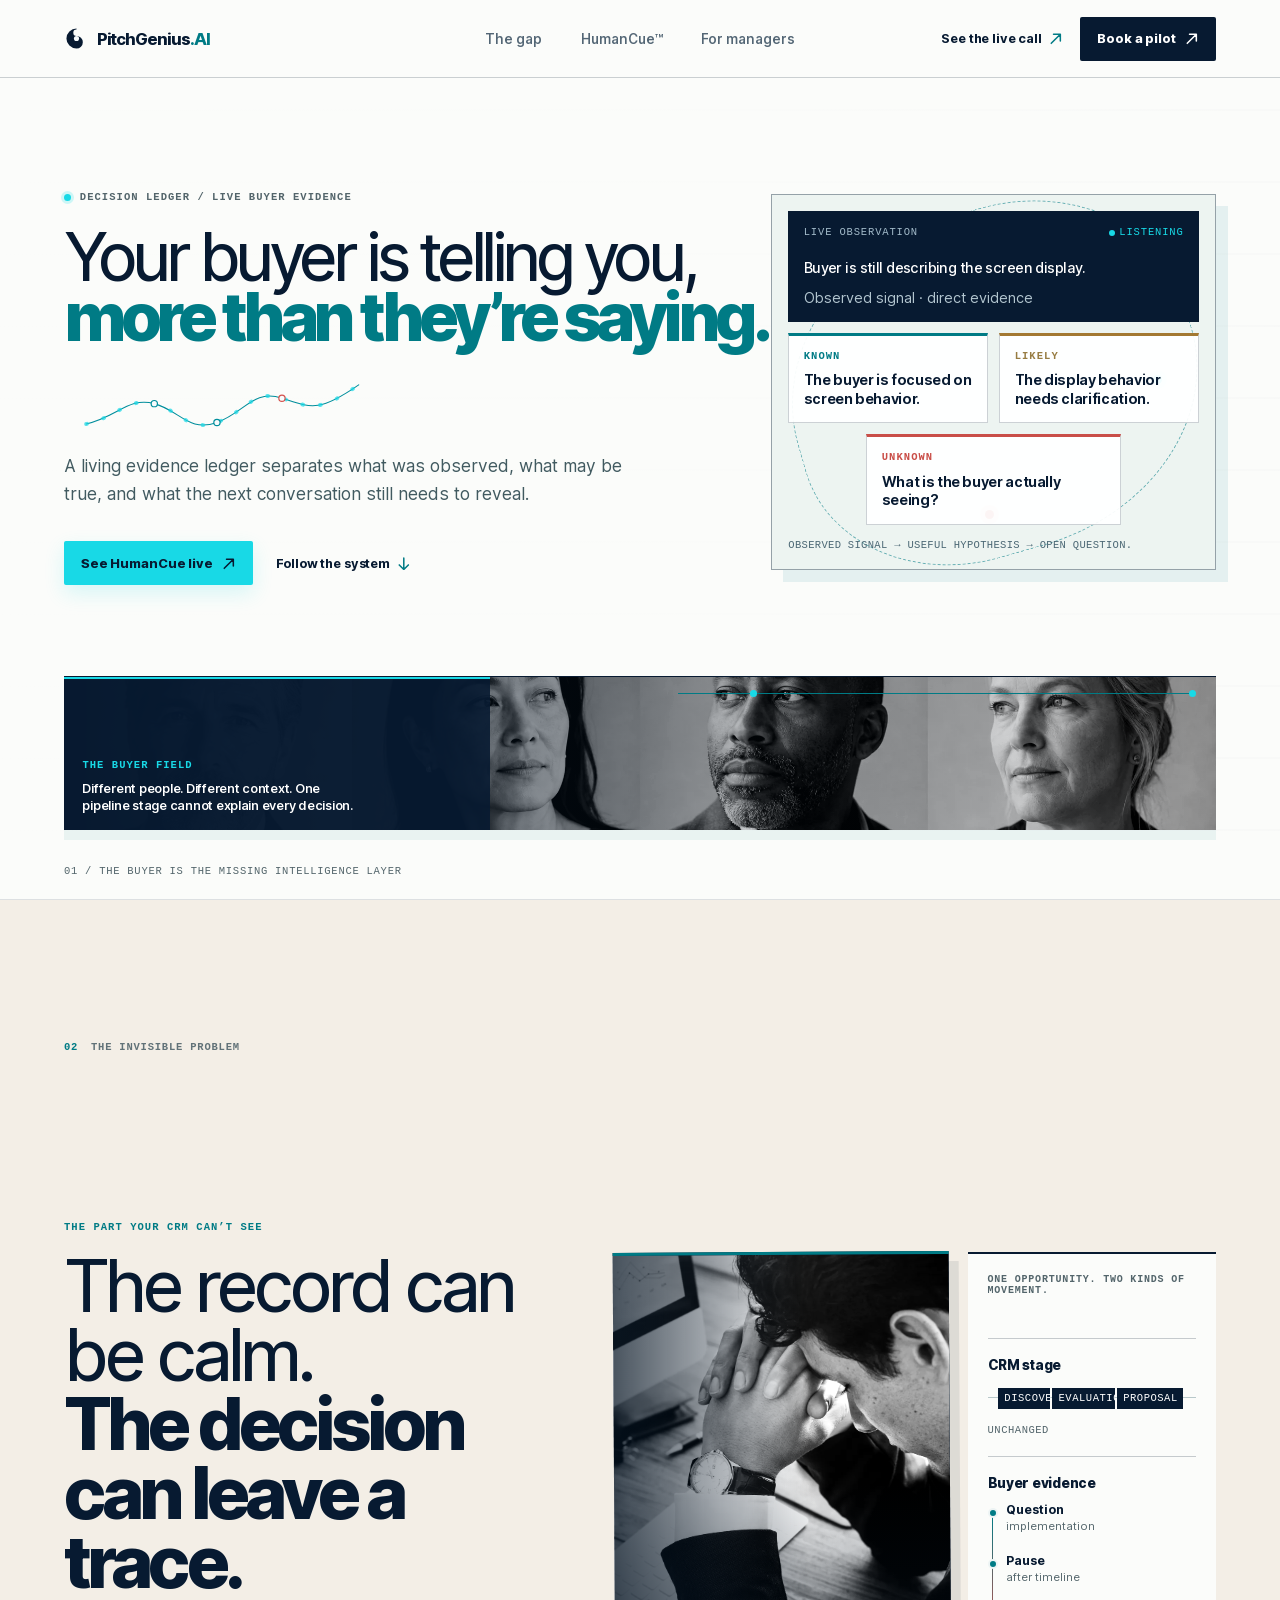
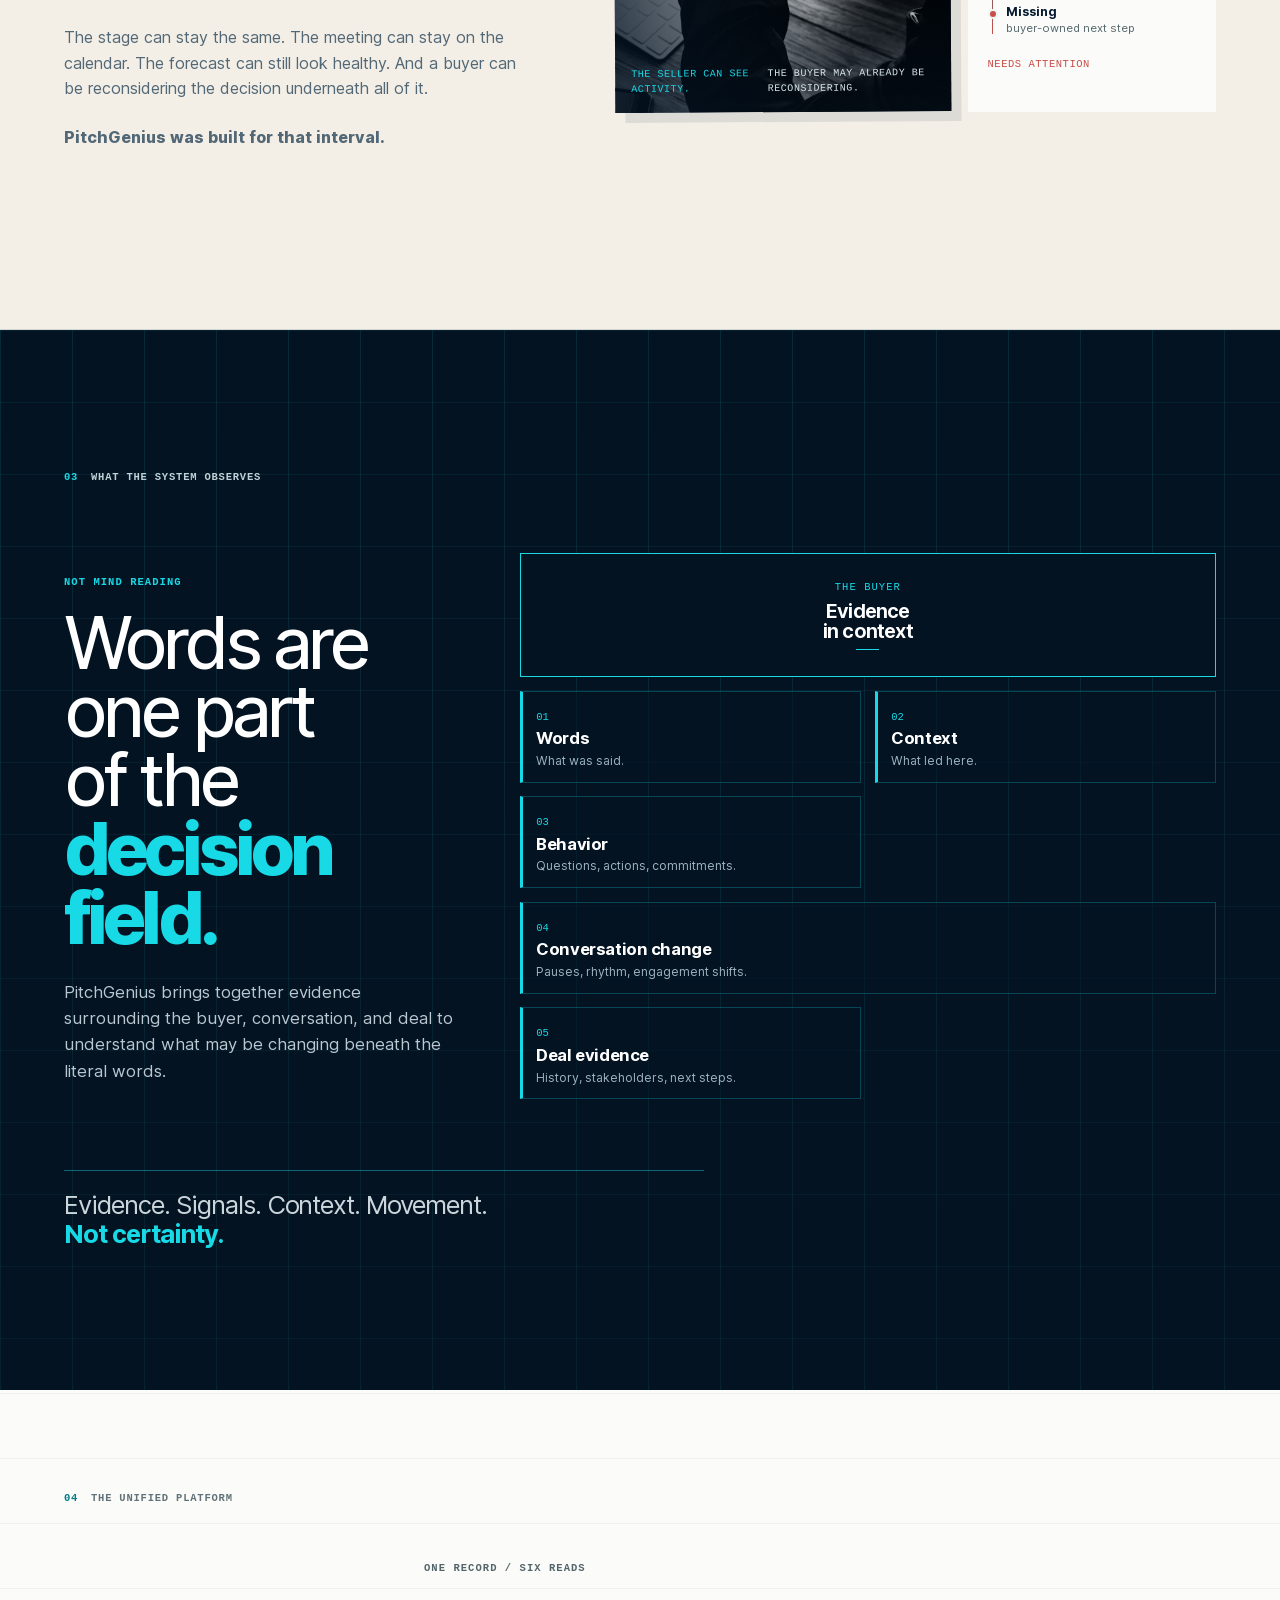
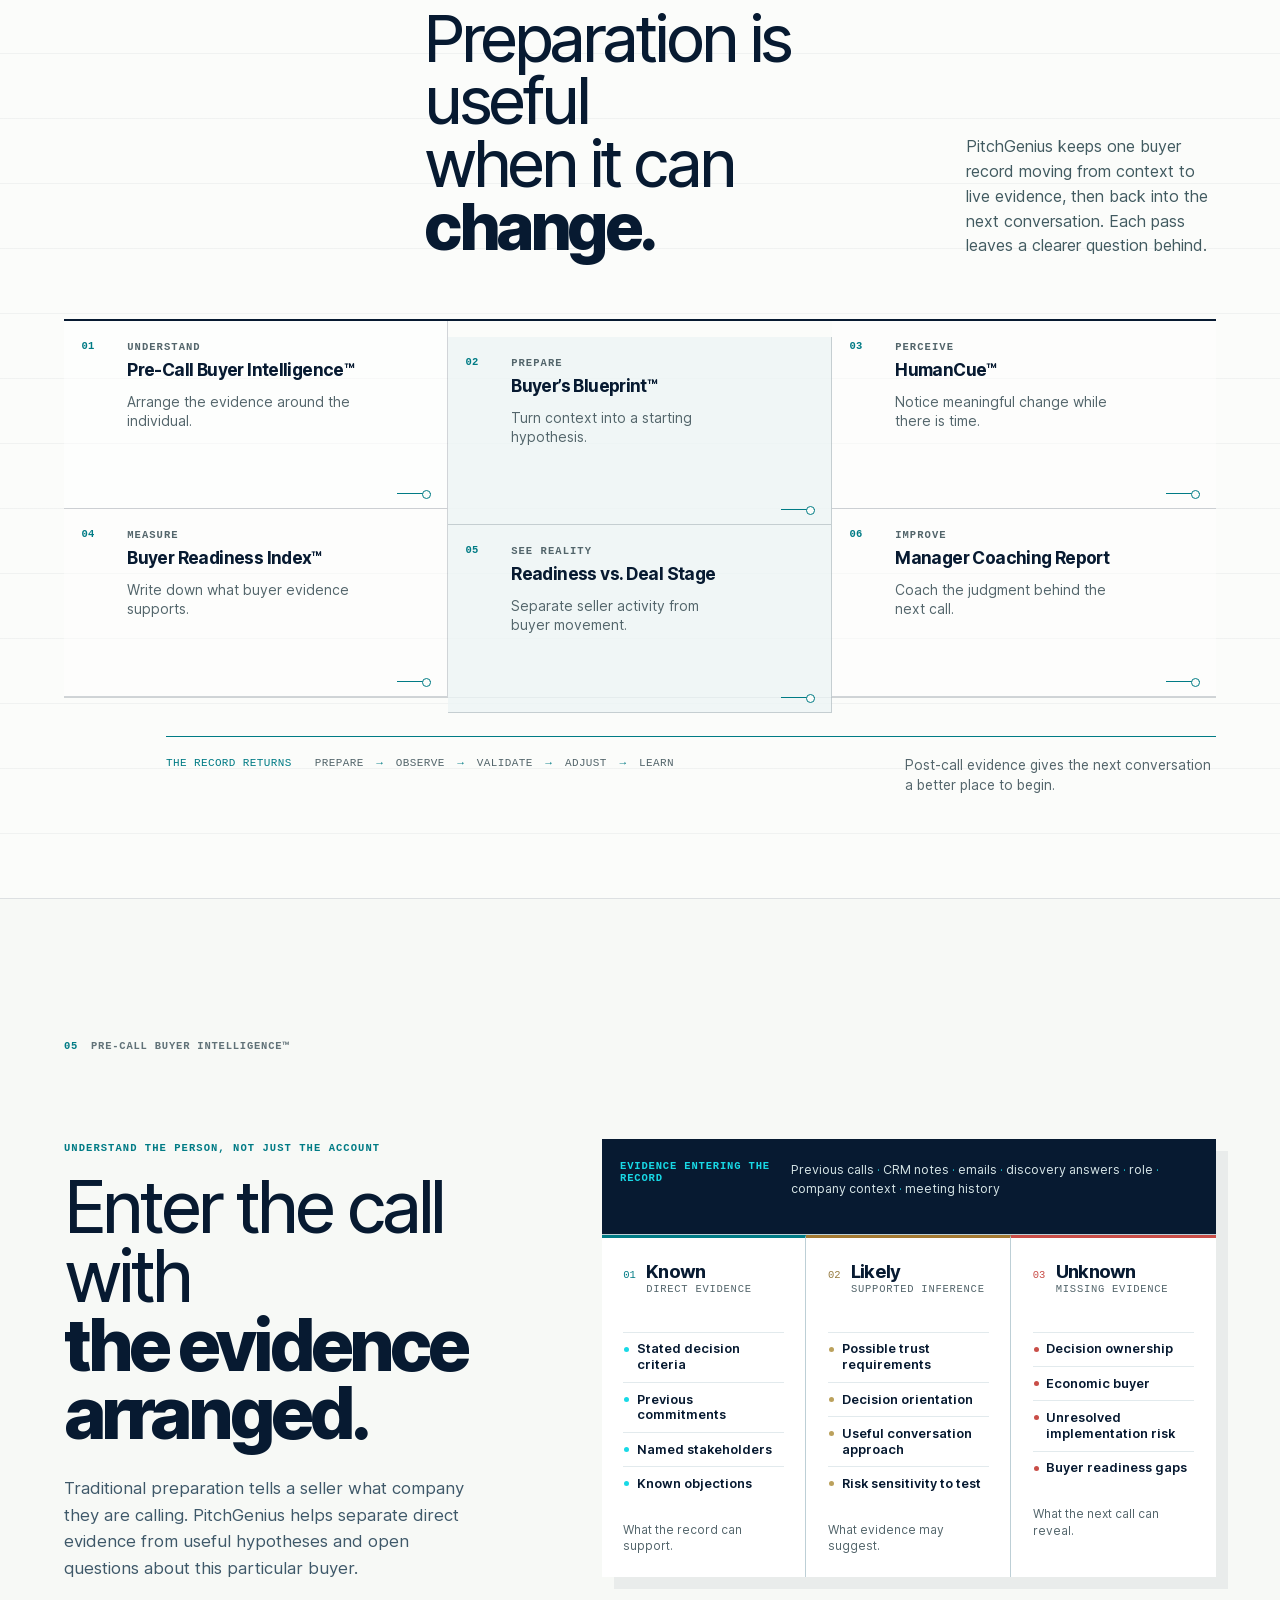
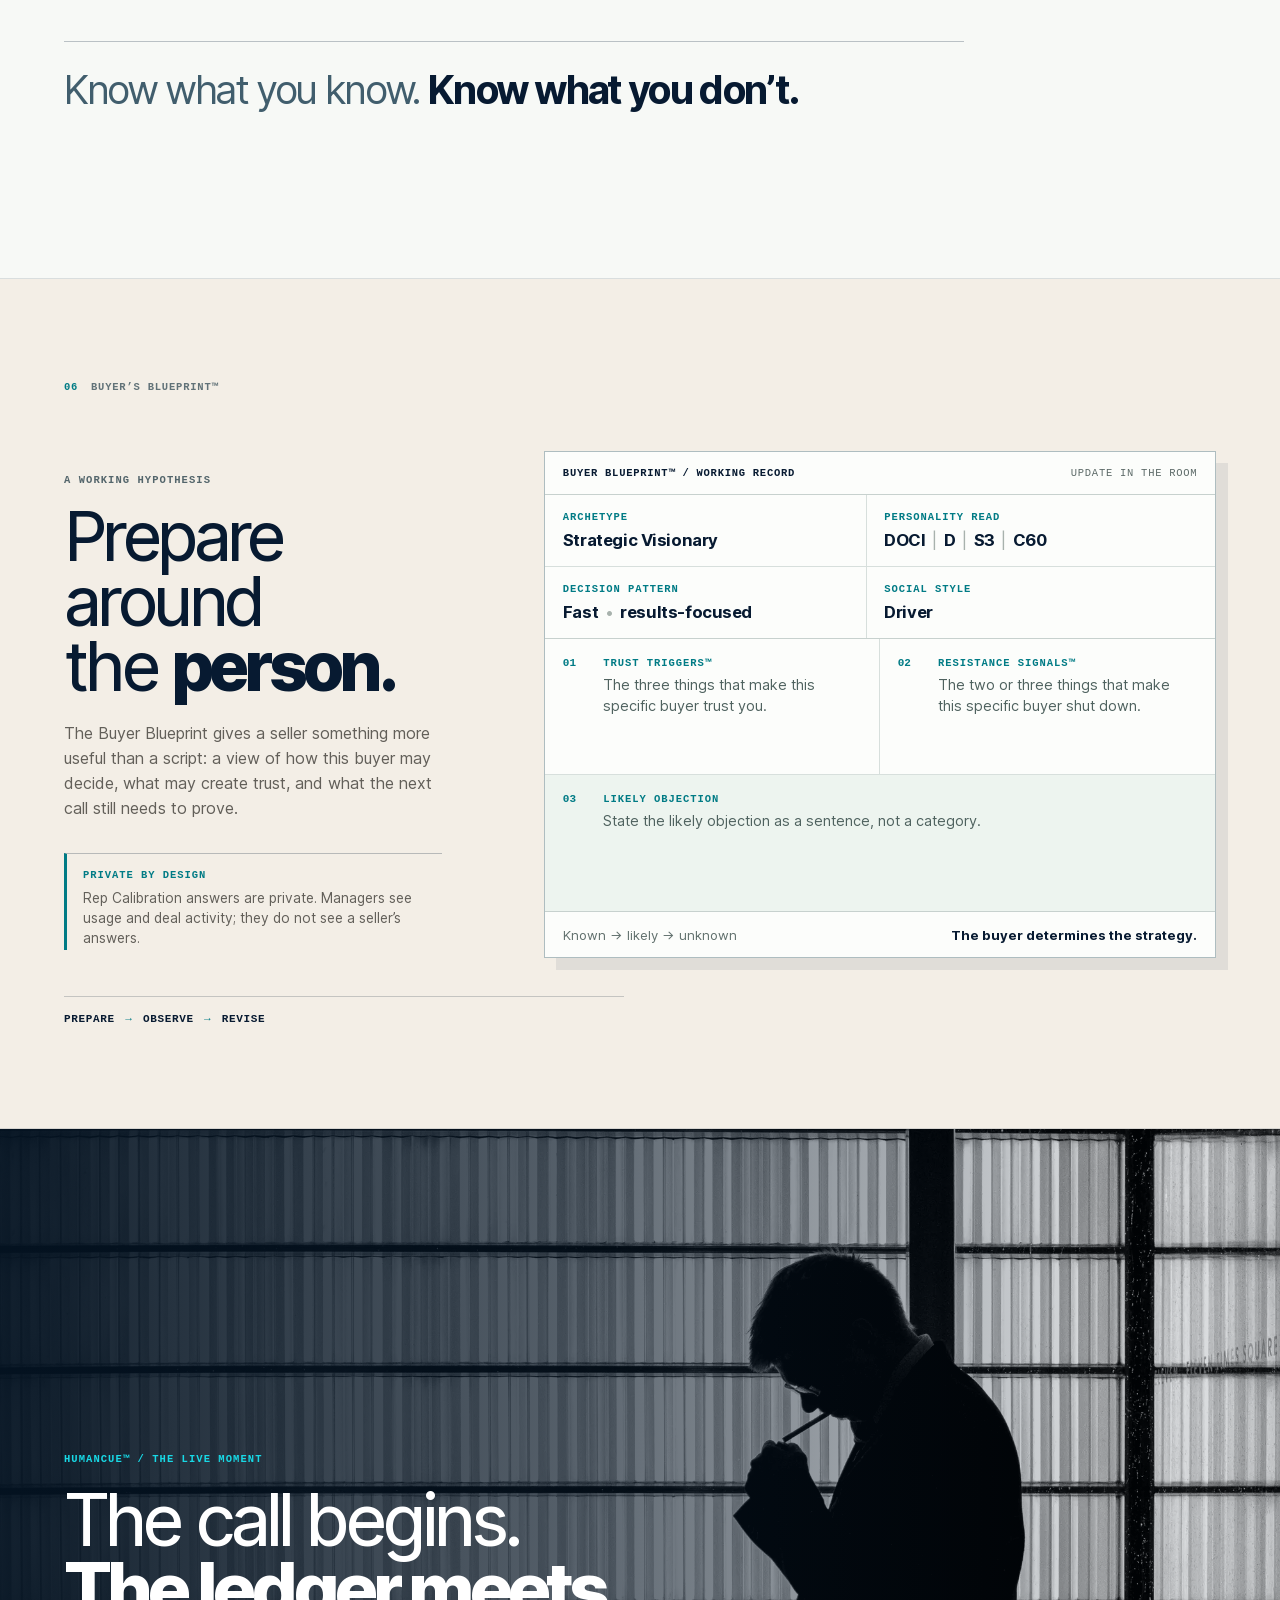
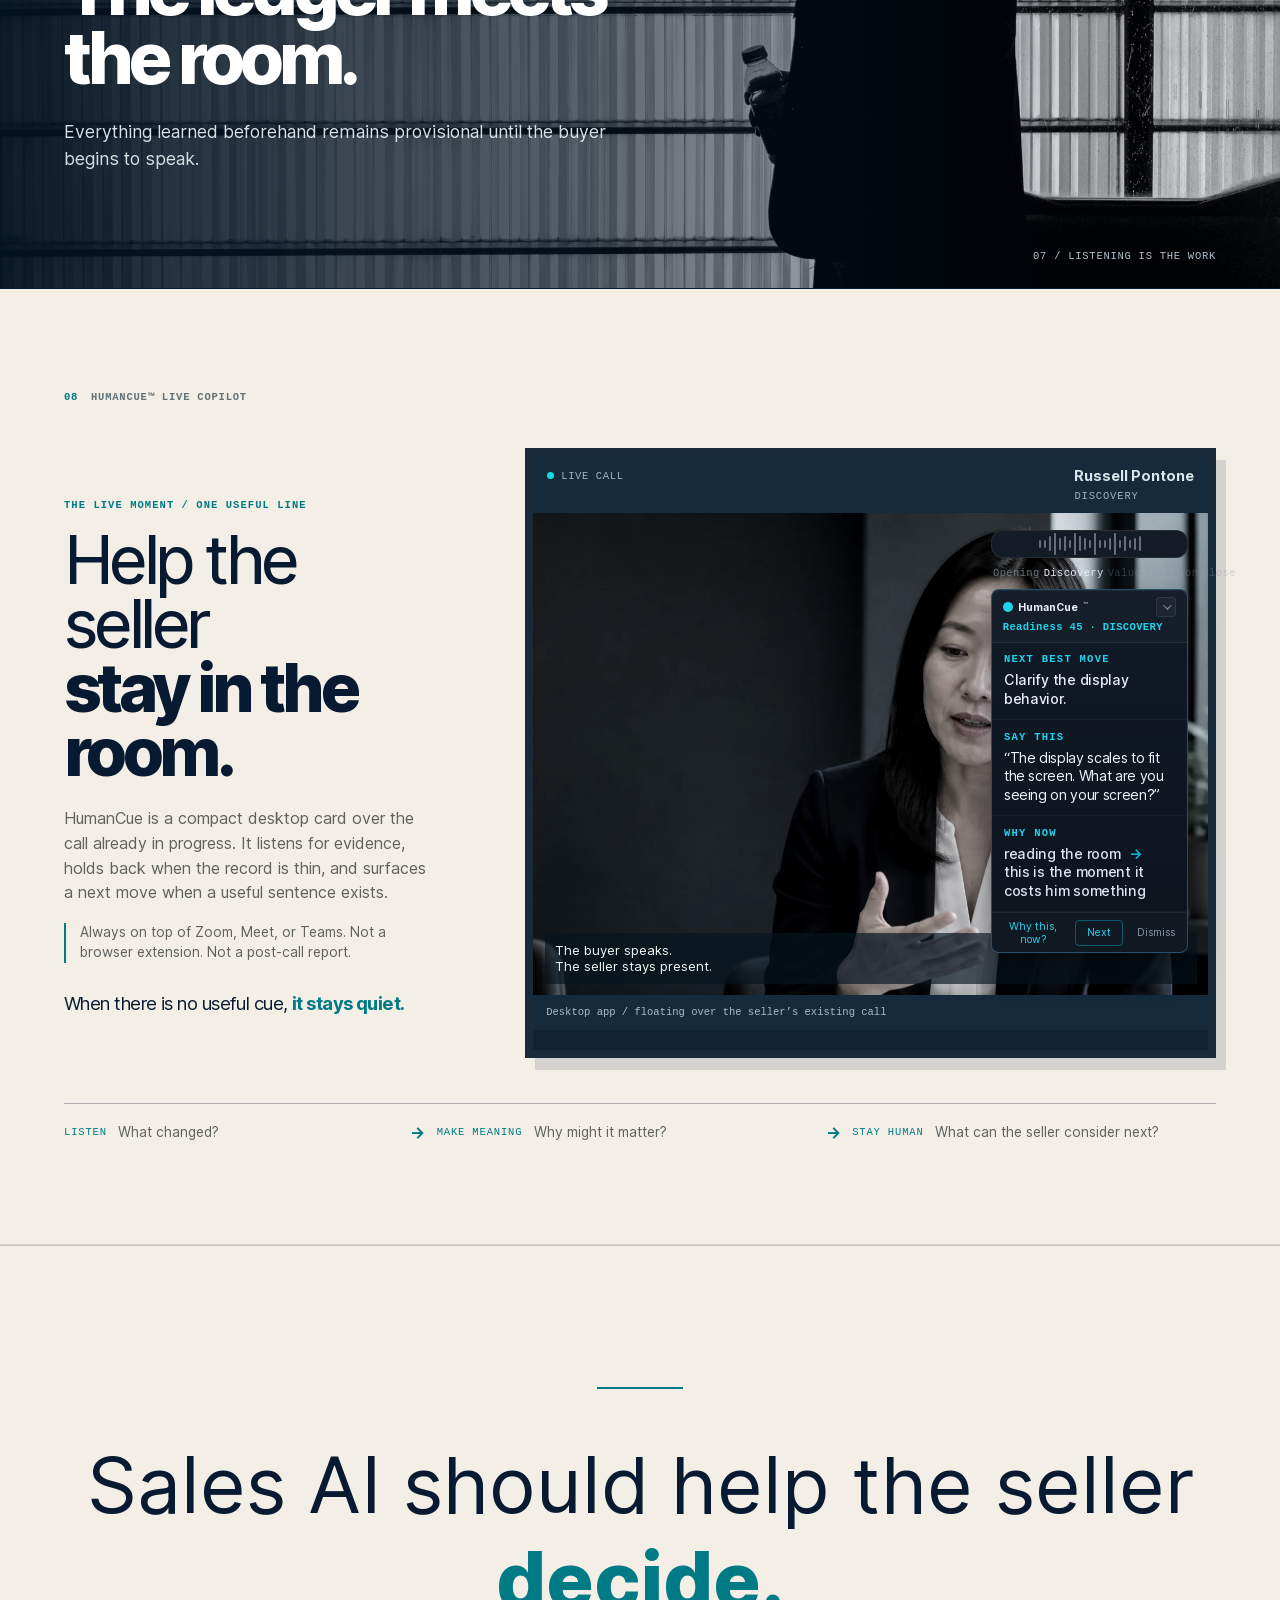
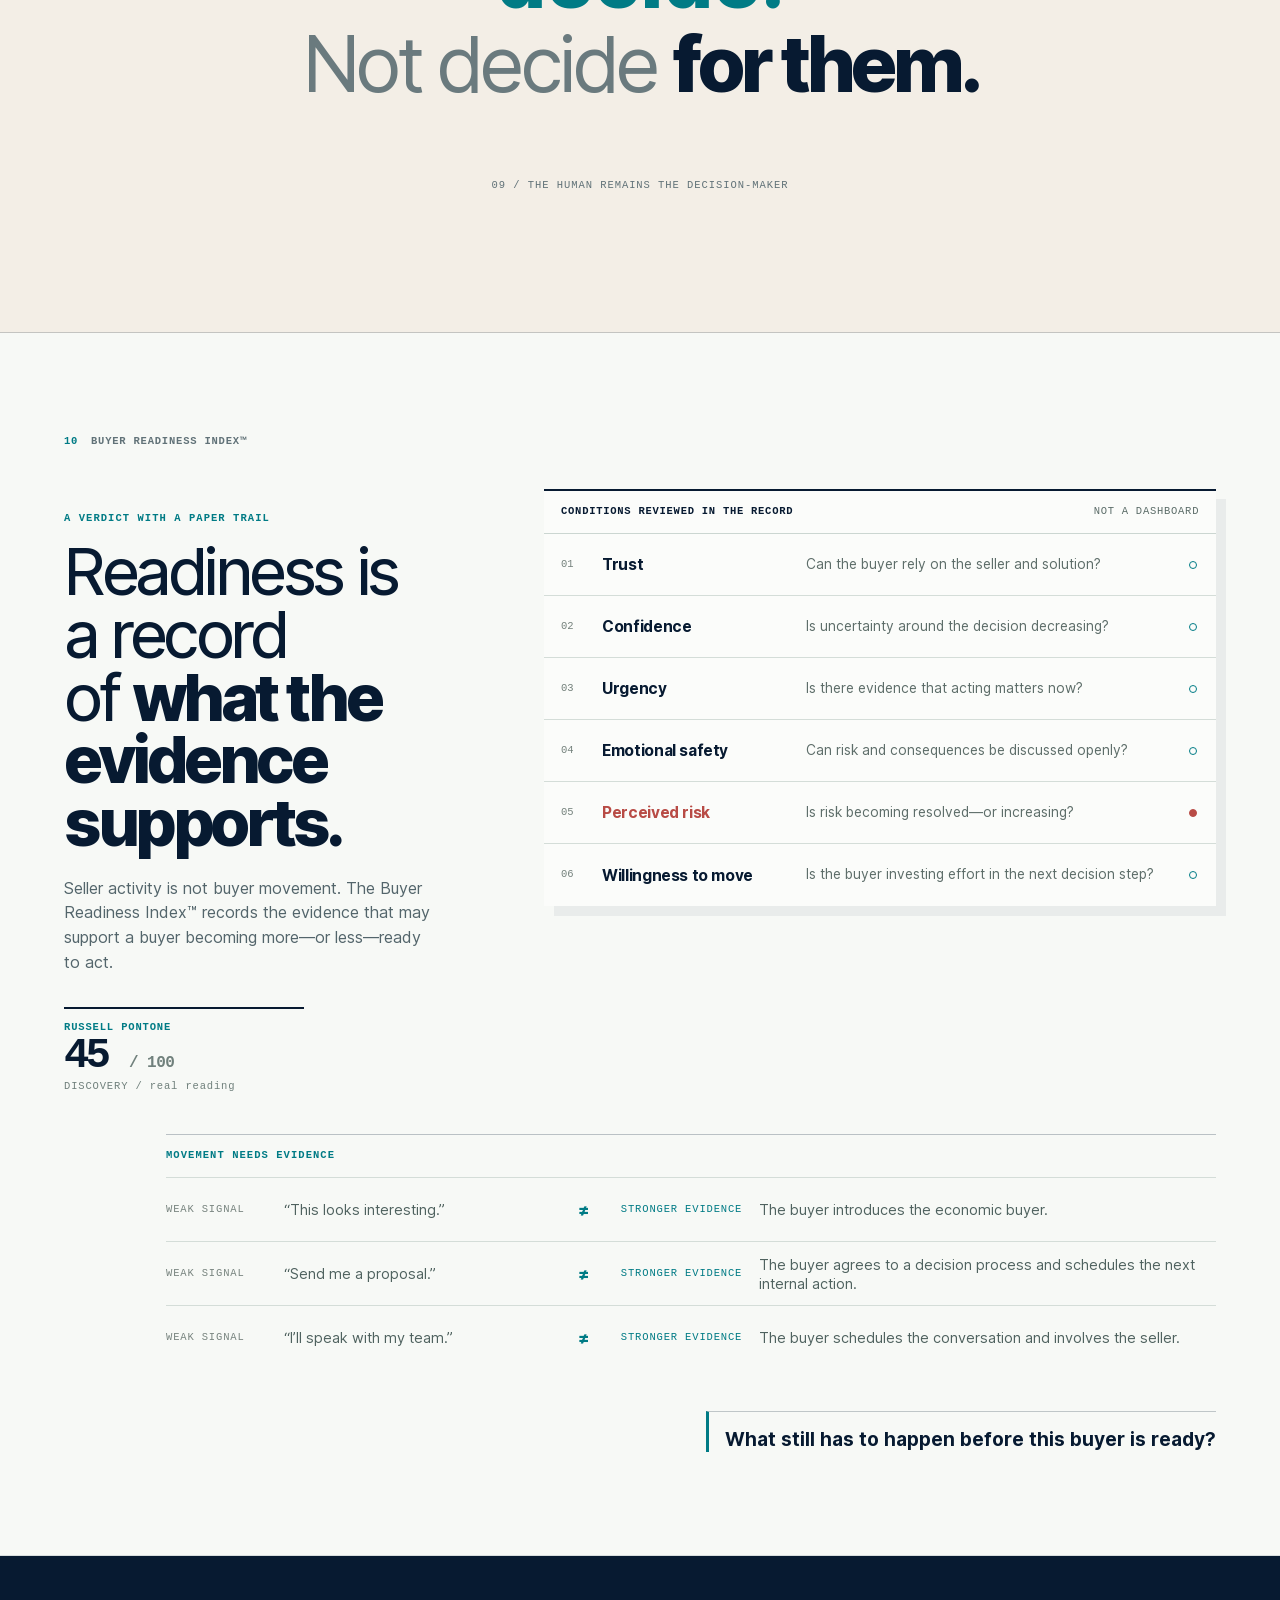
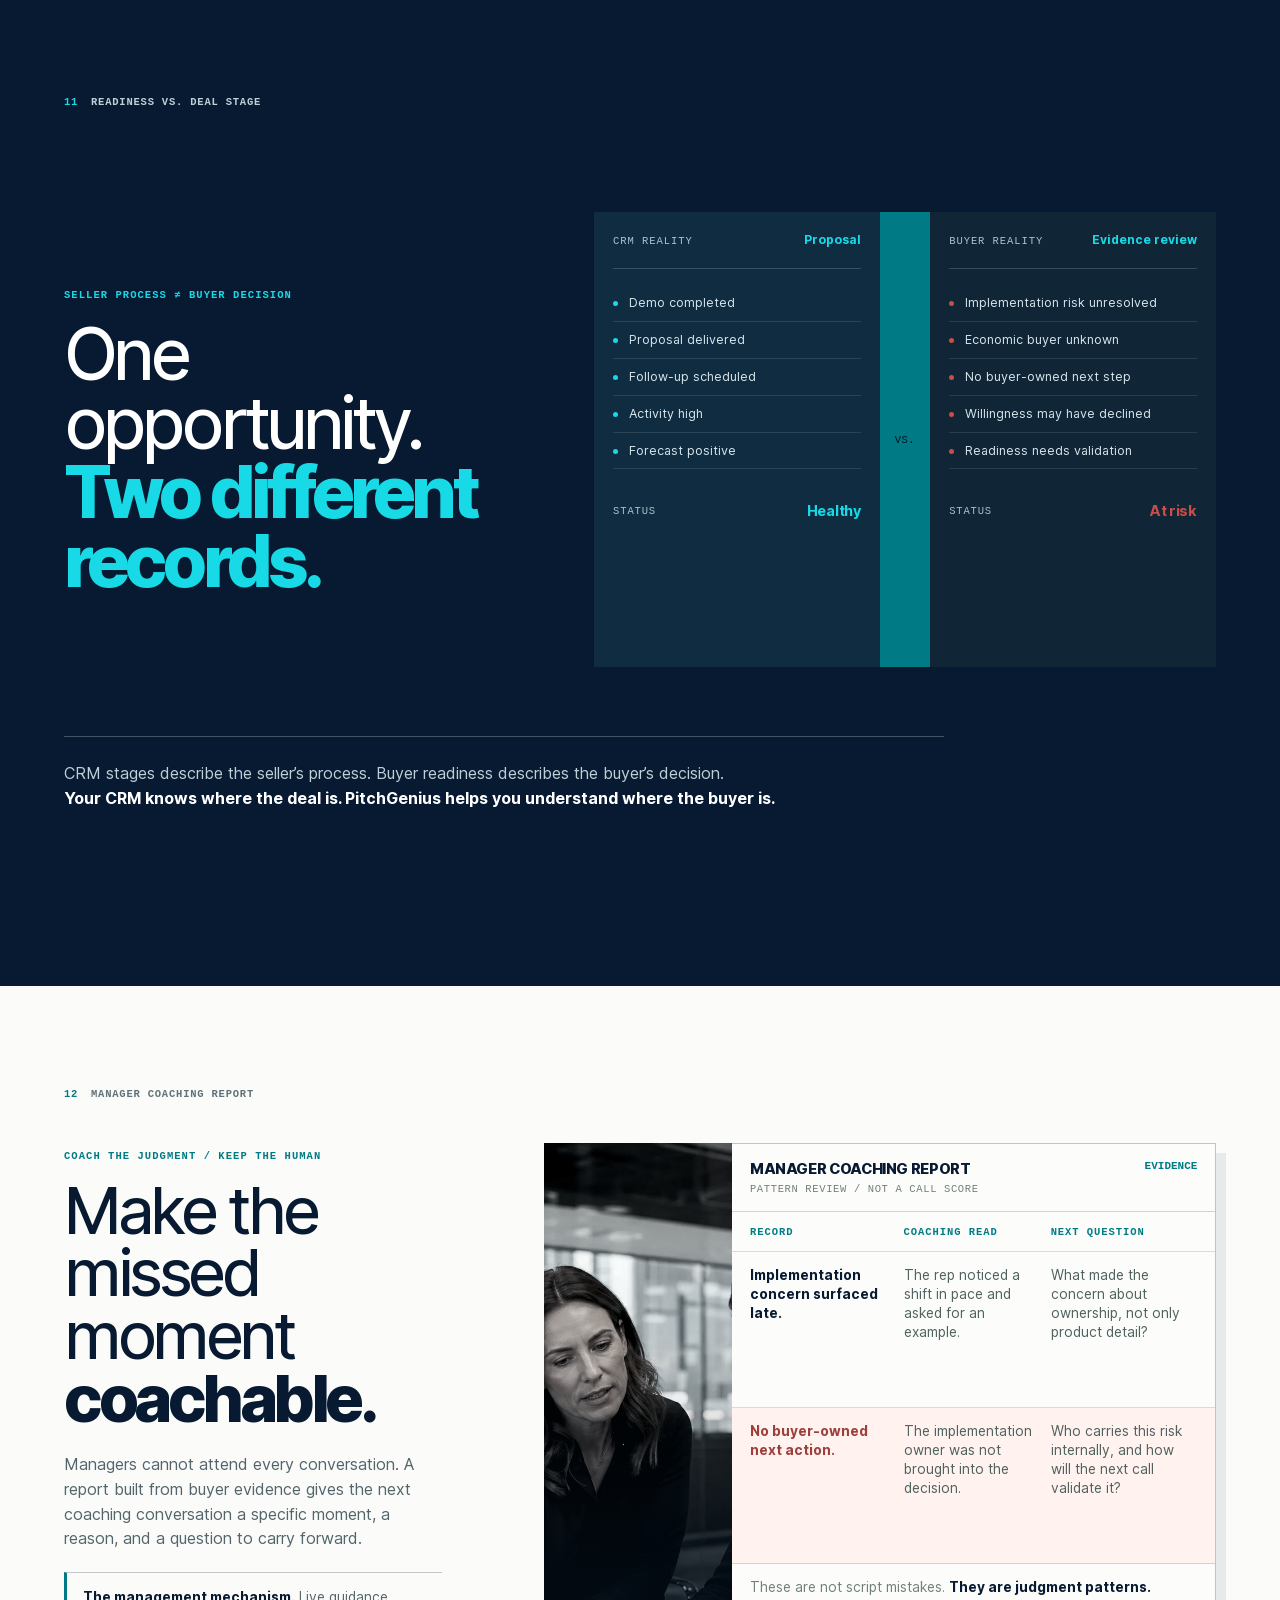
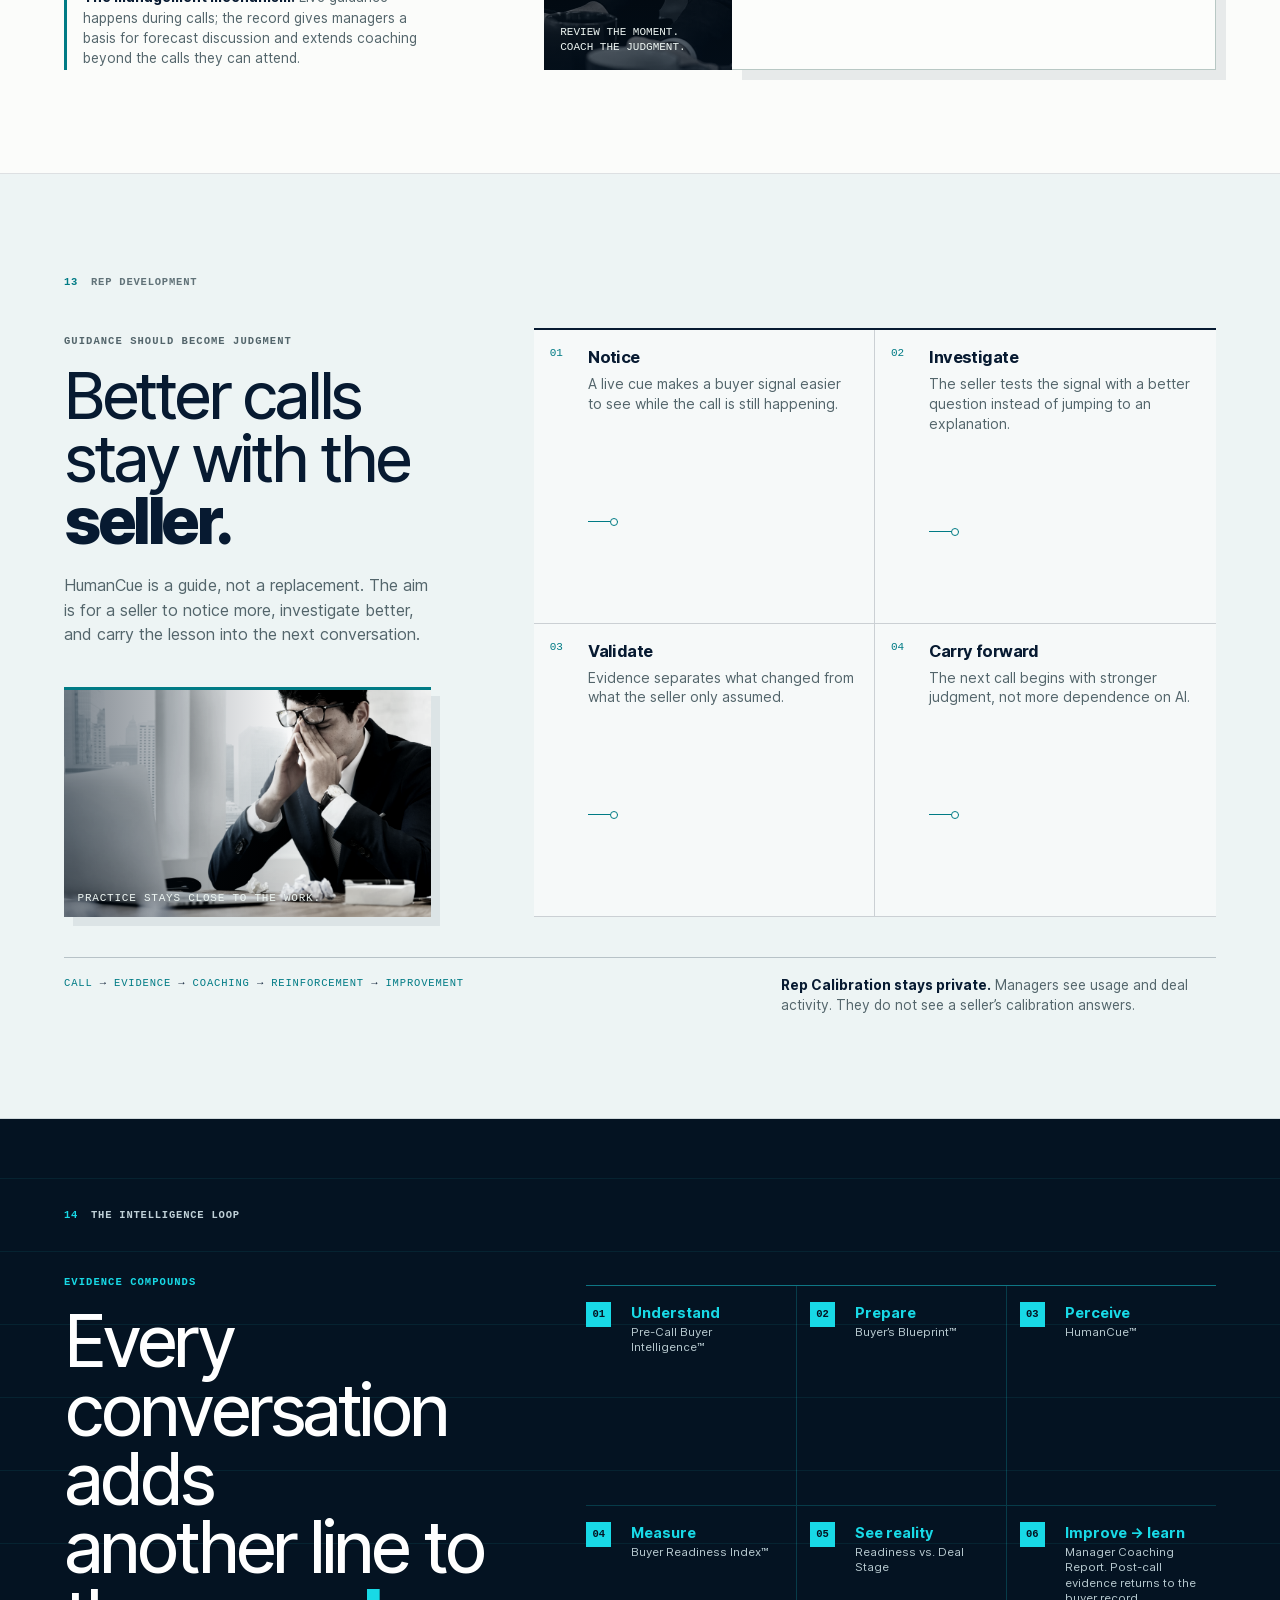
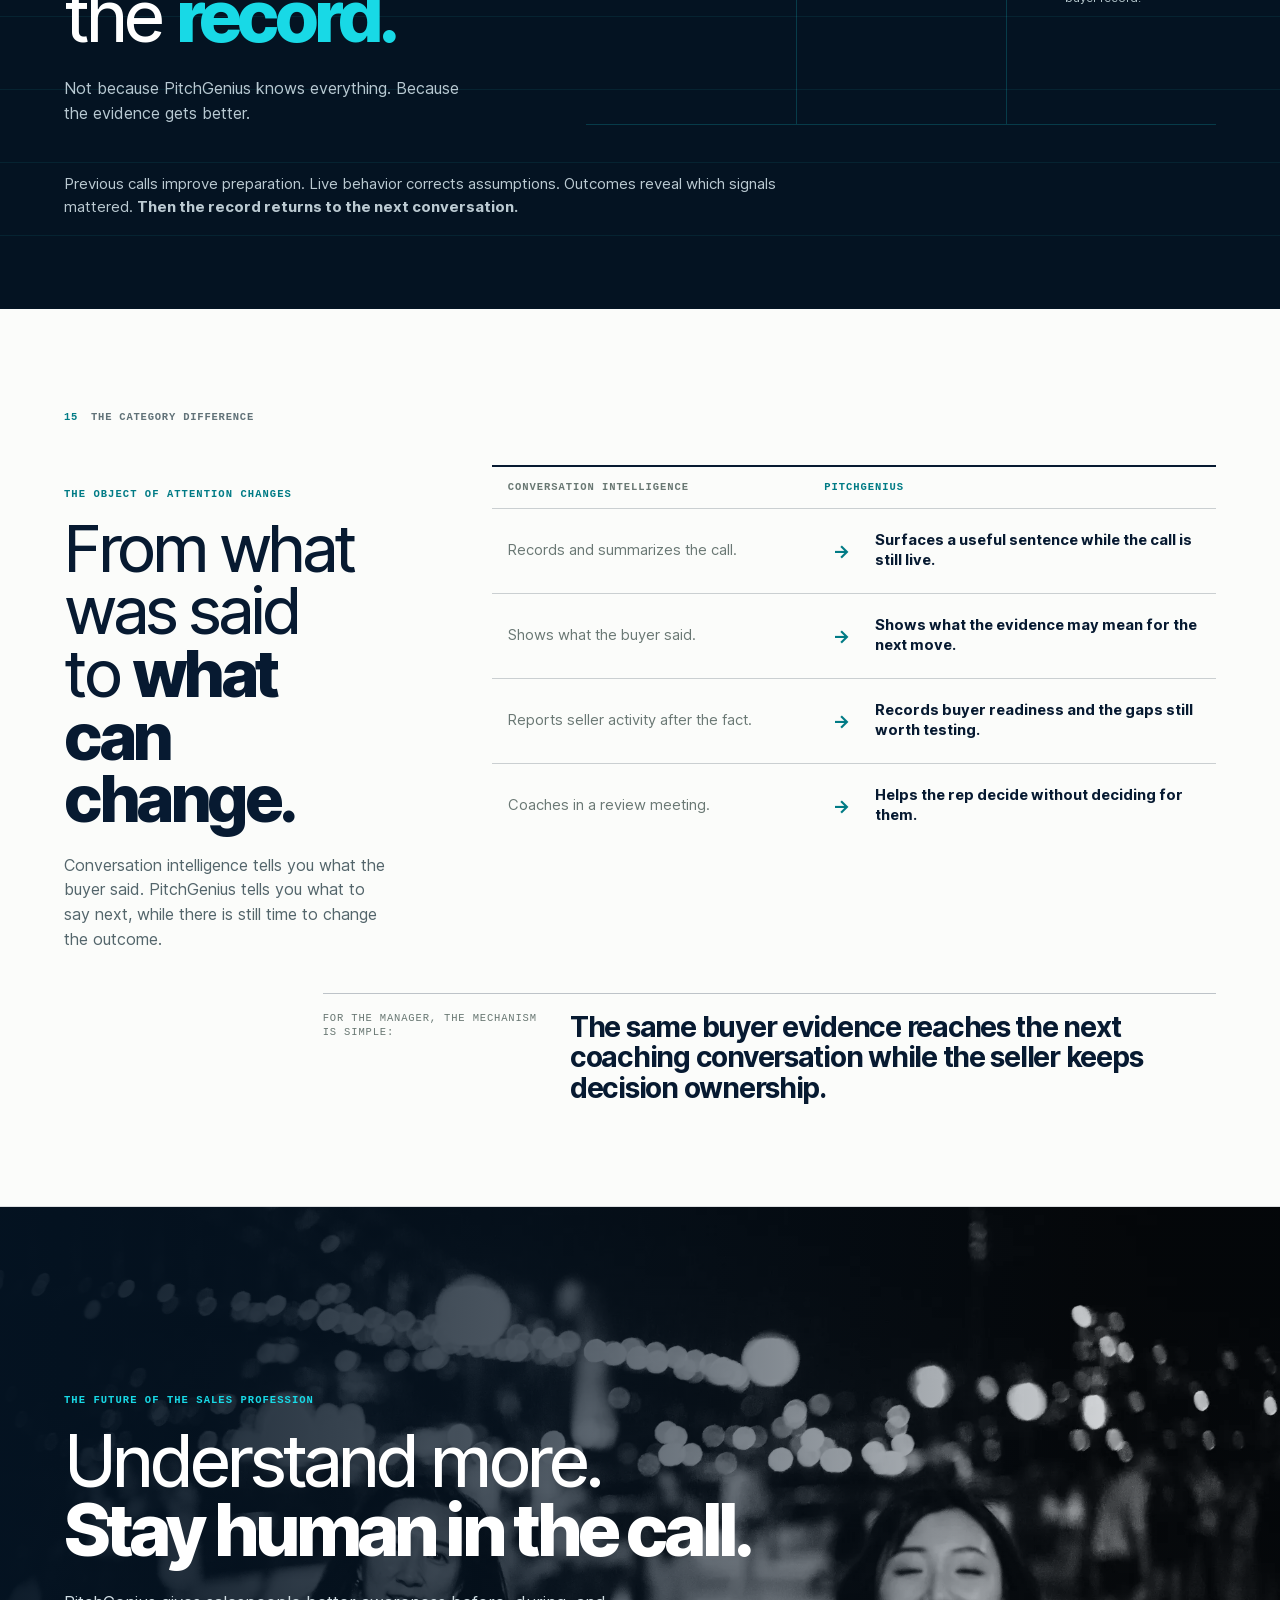
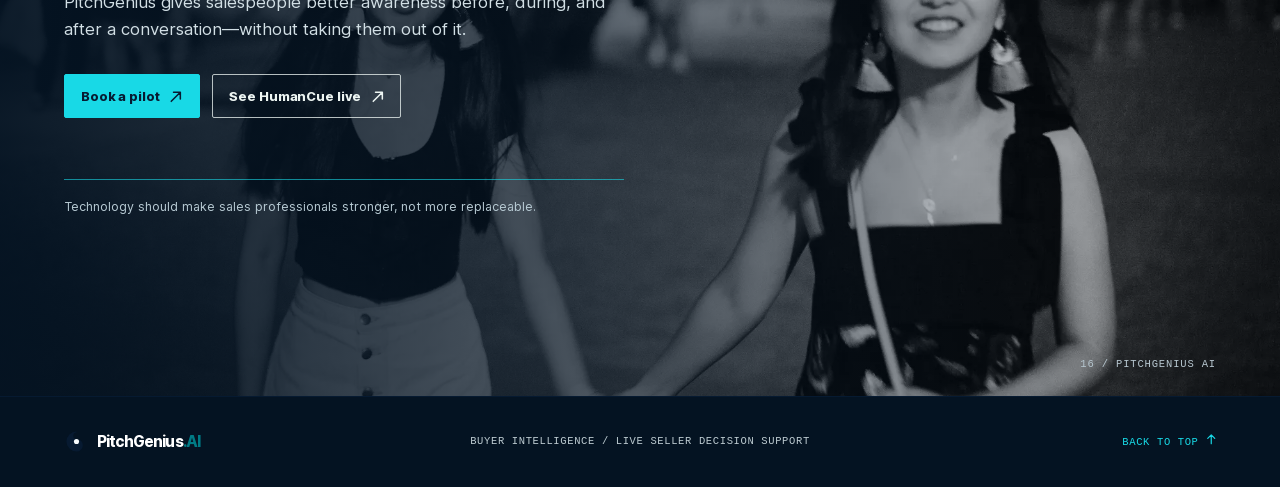
==== commit 163ba3bd: "Polish variants G H I for production" ====
--- a/variant-h/site/index.html
+++ b/variant-h/site/index.html
@@ -50,7 +50,7 @@
     <section class="hero chapter chapter--light" id="top" data-section="hero">
       <div class="hero__copy" data-reveal>
         <p class="eyebrow"><span class="eyebrow__dot"></span> Decision ledger / live buyer evidence</p>
-        <h1><span class="hero__line">Your buyer is telling you,</span><span class="hero__line hero__line--em">more than they’re saying.</span></h1>
+        <h1><span class="hero__line">Your buyer<span class="h-mobile-break"><br /></span> is telling you,</span><span class="hero__line hero__line--em">more than<span class="h-mobile-break"><br /></span> they’re<span class="h-mobile-break"><br /></span> saying.</span></h1>
         <img class="hero__ink" src="assets/h-ledger.svg" width="360" height="92" alt="" aria-hidden="true" />
         <p class="hero__lede">A living evidence ledger separates what was observed, what may be true, and what the next conversation still needs to reveal.</p>
         <div class="hero__actions">
@@ -145,23 +145,25 @@
     </section>
 
     <!-- 04 / System -->
-    <section class="system chapter chapter--light" id="system" data-section="system">
+    <section class="system chapter chapter--light h-system" id="system" data-section="system">
       <div class="chapter-label" data-reveal><span>04</span><p>The unified platform</p></div>
-      <div class="system__heading" data-reveal>
-        <p class="eyebrow">ONE CONTINUOUS INTELLIGENCE LAYER</p>
-        <h2>One buyer. Six passes<br>through a <em>living record.</em></h2>
-        <p>Preparation becomes live observation. Live observation becomes readiness evidence, deal clarity, and coaching. The next conversation begins with better context.</p>
-      </div>
-      <ol class="system-flow" aria-label="The PitchGenius intelligence loop">
-        <li data-reveal><span class="system-flow__number">01</span><div><small>UNDERSTAND</small><strong>Pre-Call Buyer<br>Intelligence™</strong><p>Start with evidence around the individual buyer.</p></div></li>
-        <li data-reveal style="--reveal-delay:.04s"><span class="system-flow__number">02</span><div><small>PREPARE</small><strong>Buyer’s<br>Blueprint™</strong><p>Turn context into a conversation hypothesis.</p></div></li>
-        <li data-reveal style="--reveal-delay:.08s"><span class="system-flow__number">03</span><div><small>PERCEIVE</small><strong>HumanCue™</strong><p>Surface meaningful live change selectively.</p></div></li>
-        <li data-reveal style="--reveal-delay:.12s"><span class="system-flow__number">04</span><div><small>MEASURE</small><strong>Buyer Readiness<br>Index™</strong><p>Look for evidence of buyer movement.</p></div></li>
-        <li data-reveal style="--reveal-delay:.16s"><span class="system-flow__number">05</span><div><small>SEE REALITY</small><strong>Readiness vs.<br>Deal Stage</strong><p>Compare buyer evidence with pipeline progress.</p></div></li>
-        <li data-reveal style="--reveal-delay:.2s"><span class="system-flow__number">06</span><div><small>IMPROVE</small><strong>Manager Coaching<br>Report</strong><p>Coach the decisions a seller keeps making.</p></div></li>
+      <div class="h-system__lede" data-reveal>
+        <p class="eyebrow">ONE RECORD / SIX READS</p>
+        <h2>Preparation is useful<br>when it can <em>change.</em></h2>
+        <p>PitchGenius keeps one buyer record moving from context to live evidence, then back into the next conversation. Each pass leaves a clearer question behind.</p>
+      </div>
+      <ol class="h-register" aria-label="The six passes through a PitchGenius buyer record">
+        <li data-reveal><span class="h-register__index">01</span><div><small>UNDERSTAND</small><strong>Pre-Call Buyer Intelligence™</strong><p>Arrange the evidence around the individual.</p></div><i aria-hidden="true"></i></li>
+        <li data-reveal style="--reveal-delay:.06s"><span class="h-register__index">02</span><div><small>PREPARE</small><strong>Buyer’s Blueprint™</strong><p>Turn context into a starting hypothesis.</p></div><i aria-hidden="true"></i></li>
+        <li data-reveal style="--reveal-delay:.12s"><span class="h-register__index">03</span><div><small>PERCEIVE</small><strong>HumanCue™</strong><p>Notice meaningful change while there is time.</p></div><i aria-hidden="true"></i></li>
+        <li data-reveal style="--reveal-delay:.18s"><span class="h-register__index">04</span><div><small>MEASURE</small><strong>Buyer Readiness Index™</strong><p>Write down what buyer evidence supports.</p></div><i aria-hidden="true"></i></li>
+        <li data-reveal style="--reveal-delay:.24s"><span class="h-register__index">05</span><div><small>SEE REALITY</small><strong>Readiness vs. Deal Stage</strong><p>Separate seller activity from buyer movement.</p></div><i aria-hidden="true"></i></li>
+        <li data-reveal style="--reveal-delay:.3s"><span class="h-register__index">06</span><div><small>IMPROVE</small><strong>Manager Coaching Report</strong><p>Coach the judgment behind the next call.</p></div><i aria-hidden="true"></i></li>
       </ol>
-      <p class="system__loop-line" data-reveal><span></span> Prepare → Observe → Validate → Adjust → Learn</p>
-      <p class="system__postcall" data-reveal style="--reveal-delay:.08s"><span>Post-call</span> Evidence returns to the buyer record: what changed, what remains unproven, and what to prepare next.</p>
+      <div class="h-system__footer" data-reveal>
+        <p><span>THE RECORD RETURNS</span> Prepare <b>→</b> Observe <b>→</b> Validate <b>→</b> Adjust <b>→</b> Learn</p>
+        <p>Post-call evidence gives the next conversation a better place to begin.</p>
+      </div>
     </section>
 
     <!-- 05 / Pre-call -->
@@ -184,25 +186,30 @@
     </section>
 
     <!-- 06 / Buyer Blueprint -->
-    <section class="blueprint chapter chapter--warm" id="blueprint" data-section="blueprint">
+    <section class="blueprint chapter chapter--warm h-blueprint" id="blueprint" data-section="blueprint">
       <div class="chapter-label" data-reveal><span>06</span><p>Buyer’s Blueprint™</p></div>
-      <div class="blueprint__heading" data-reveal>
-        <p class="eyebrow">PREPARE A CONVERSATION, NOT A SCRIPT</p>
-        <h2>The buyer should<br>determine the <em>strategy.</em></h2>
-        <p>Two executives can share a title, a problem, a budget, and a CRM stage—then require entirely different conversations. The Blueprint turns evidence into a practical starting hypothesis.</p>
-      </div>
-      <article class="blueprint-sheet" data-reveal style="--reveal-delay:.1s" aria-label="Example buyer blueprint">
-        <header class="blueprint-sheet__head"><span>BUYER’S BLUEPRINT™</span><span>Current hypothesis / revise in the room</span></header>
-        <div class="blueprint-sheet__grid">
-          <section><h3>The objective</h3><p>What must become clearer by the end of this conversation?</p></section>
-          <section><h3>Readiness hypothesis</h3><p>Where does the buyer appear to be in the decision—and what would update that view?</p></section>
-          <section><h3>Trust to test</h3><p>What kind of evidence, pace, or specificity may create confidence?</p></section>
-          <section><h3>Open questions</h3><p>Which stakeholder, risk, or decision process is still unproven?</p></section>
-          <section class="blueprint-sheet__approach"><h3>Approach</h3><p><b>Explore</b> before explaining. Clarify risk. Validate the next step.</p></section>
-        </div>
-        <footer><span>Methodologies can inform the work: Challenger · SPIN · NEPQ · MEDDPICC.</span><span>The buyer determines the strategy.</span></footer>
+      <div class="h-blueprint__heading" data-reveal>
+        <p class="eyebrow">A WORKING HYPOTHESIS</p>
+        <h2>Prepare around<br>the <em>person.</em></h2>
+        <p>The Buyer Blueprint gives a seller something more useful than a script: a view of how this buyer may decide, what may create trust, and what the next call still needs to prove.</p>
+        <p class="h-blueprint__note"><span>PRIVATE BY DESIGN</span> Rep Calibration answers are private. Managers see usage and deal activity; they do not see a seller’s answers.</p>
+      </div>
+      <article class="h-blueprint-sheet" data-reveal style="--reveal-delay:.1s" aria-label="Example Buyer Blueprint fields">
+        <header><span>BUYER BLUEPRINT™ / WORKING RECORD</span><span>update in the room</span></header>
+        <div class="h-blueprint-sheet__identity">
+          <div><small>ARCHETYPE</small><strong>Strategic Visionary</strong></div>
+          <div><small>PERSONALITY READ</small><strong>DOCI <b>|</b> D <b>|</b> S3 <b>|</b> C60</strong></div>
+          <div><small>DECISION PATTERN</small><strong>Fast <b>•</b> results-focused</strong></div>
+          <div><small>SOCIAL STYLE</small><strong>Driver</strong></div>
+        </div>
+        <div class="h-blueprint-sheet__columns">
+          <section><span class="h-blueprint-sheet__mark">01</span><div><h3>Trust Triggers™</h3><p>The three things that make this specific buyer trust you.</p></div></section>
+          <section><span class="h-blueprint-sheet__mark">02</span><div><h3>Resistance Signals™</h3><p>The two or three things that make this specific buyer shut down.</p></div></section>
+          <section class="h-blueprint-sheet__objection"><span class="h-blueprint-sheet__mark">03</span><div><h3>Likely objection</h3><p>State the likely objection as a sentence, not a category.</p></div></section>
+        </div>
+        <footer><span>Known → likely → unknown</span><strong>The buyer determines the strategy.</strong></footer>
       </article>
-      <p class="blueprint__cycle" data-reveal><b>Prepare</b><span>→</span><b>Observe</b><span>→</span><b>Validate</b><span>→</span><b>Adjust</b></p>
+      <p class="h-blueprint__cycle" data-reveal><b>Prepare</b><span>→</span><b>Observe</b><span>→</span><b>Revise</b></p>
     </section>
 
     <!-- 07 / HumanCue transition -->
@@ -218,42 +225,38 @@
     </section>
 
     <!-- 08 / HumanCue -->
-    <section class="humancue chapter chapter--light" id="humancue" data-section="humancue">
+    <section class="humancue chapter chapter--light h-cue" id="humancue" data-section="humancue">
       <div class="chapter-label" data-reveal><span>08</span><p>HumanCue™ live copilot</p></div>
-      <div class="humancue__intro" data-reveal>
-        <p class="eyebrow eyebrow--cyan">AN INTERRUPTION MUST EARN ITSELF</p>
-        <h2>Live help that<br><em>knows when to wait.</em></h2>
-        <p>Most live AI gives the seller more to process. HumanCue is designed to help only when there is enough evidence that a useful next move exists.</p>
-        <p class="humancue__desktop-note">It runs as a compact, always-on-top desktop card over the call a seller already uses—Zoom, Meet, or Teams. It is not a browser extension or a post-call report.</p>
-        <p class="humancue__quiet">If not, HumanCue <strong>stays quiet.</strong></p>
-      </div>
-      <div class="call-stage" data-reveal style="--reveal-delay:.12s" role="group" aria-label="A live sales conversation with a compact HumanCue support panel">
-        <div class="call-stage__meeting">
-          <div class="meeting-bar"><span class="meeting-bar__person"><i></i> Russell Pontone</span><span>Discovery · 21:34</span><span class="meeting-bar__end" aria-hidden="true">End</span></div>
-          <div class="meeting-content">
-            <div class="meeting-content__portrait"><img src="assets/f-meeting-buyer.webp" width="1672" height="941" loading="eager" decoding="async" alt="A buyer in a remote discovery conversation" /></div>
-            <div class="meeting-content__camera"><span>Seller view</span><i></i></div>
-            <p class="meeting-content__caption">The buyer speaks. The seller stays present.</p>
-          </div>
-          <div class="meeting-controls" aria-hidden="true"><span><svg viewBox="0 0 20 20"><path d="M6.3 8.2a3.7 3.7 0 0 1 7.4 0v2.5a3.7 3.7 0 0 1-7.4 0Z"/><path d="M4.2 10.3a5.8 5.8 0 0 0 11.6 0M10 16.1v2.2M7.4 18.3h5.2"/></svg></span><span><svg viewBox="0 0 20 20"><path d="m4 7 8.3-3v12L4 13Z"/><path d="M12.3 8.2 16 6.5v7L12.3 12"/></svg></span><span><svg viewBox="0 0 20 20"><rect x="3.5" y="4" width="13" height="12" rx="1.5"/><path d="M7 16v1.8h6V16M7 7.2h6M7 10h6"/></svg></span><span class="meeting-control--more">•••</span><b><svg viewBox="0 0 20 20"><path d="M4 10h12M10 4v12"/></svg></b></div>
-        </div>
-        <div class="cue-evidence" role="group" aria-label="HumanCue checks signal, context, evidence, meaning, and actionability before surfacing a cue">
-          <div class="cue-evidence__wave" aria-hidden="true"><i></i><i></i><i></i><i></i><i></i><i></i><i></i><i></i><i></i><i></i><i></i><i></i><i></i><i></i></div>
-          <ol class="cue-evidence__stages" aria-hidden="true"><li>Signal</li><li>Context</li><li>Evidence</li><li>Meaning</li><li>Actionability</li></ol>
-        </div>
-        <article class="live-card" aria-label="HumanCue example decision support">
-          <header class="live-card__head"><span class="live-card__brand"><i></i> HumanCue™</span><span class="live-card__context">45 · DISCOVERY</span></header>
-          <div class="live-card__meta"><span><strong>Buyer signal</strong> Screen behavior remains the live observation.</span></div>
-          <section><h3>Next best move</h3><p>Clarify the display behavior.</p></section>
-          <section><h3>Say this</h3><p class="live-card__quote">“The display scales to fit the screen. What are you seeing on your screen?”</p></section>
-          <section><h3>Why now</h3><p>reading the room <span>→</span> this is the moment it costs him something</p></section>
-          <footer><button class="live-card__why" type="button" data-detail-toggle aria-expanded="false" aria-controls="humancue-context">Why this, now?</button><span class="live-card__chrome" aria-hidden="true">listening</span></footer>
-          <div class="live-card__detail" id="humancue-context" hidden data-detail-panel><span><b>Context</b> The buyer is still describing the display; do not jump ahead.</span><span><b>Evidence</b> This is a live observation, not a conclusion about intent.</span></div>
-        </article>
-      </div>
-      <div class="humancue__outcome" data-reveal>
-        <span>Signal</span><p>What changed?</p><span>Meaning</span><p>Why might it matter?</p><span>Move</span><p>What can the seller consider next?</p>
-      </div>
+      <div class="h-cue__intro" data-reveal>
+        <p class="eyebrow eyebrow--cyan">THE LIVE MOMENT / ONE USEFUL LINE</p>
+        <h2>Help the seller<br><em>stay in the room.</em></h2>
+        <p>HumanCue is a compact desktop card over the call already in progress. It listens for evidence, holds back when the record is thin, and surfaces a next move when a useful sentence exists.</p>
+        <p class="h-cue__desktop-note">Always on top of Zoom, Meet, or Teams. Not a browser extension. Not a post-call report.</p>
+        <p class="h-cue__quiet">When there is no useful cue, <strong>it stays quiet.</strong></p>
+      </div>
+      <div class="h-live-stage" data-reveal style="--reveal-delay:.12s" role="group" aria-label="A live sales conversation with the canonical HumanCue card">
+        <figure class="h-call-window">
+          <header><span><i></i> LIVE CALL</span><strong>Russell Pontone</strong><small>DISCOVERY</small></header>
+          <div class="h-call-window__image"><img src="assets/f-meeting-buyer.webp" width="1672" height="941" loading="eager" decoding="async" alt="A buyer in a remote discovery conversation" /><span>The buyer speaks.<br>The seller stays present.</span></div>
+          <figcaption>Desktop app / floating over the seller’s existing call</figcaption>
+        </figure>
+        <div class="h-cue-readout">
+          <div class="h-cue-wave" aria-hidden="true"><i></i><i></i><i></i><i></i><i></i><i></i><i></i><i></i><i></i><i></i><i></i><i></i><i></i><i></i><i></i><i></i><i></i><i></i><i></i><i></i><i></i></div>
+          <ol class="h-stage-row" aria-label="HumanCue stage row"><li>Opening</li><li class="is-current">Discovery</li><li>Value</li><li>Decision</li><li>Close</li></ol>
+          <article class="live-card h-live-card" aria-label="HumanCue live recommendation">
+            <header class="live-card__head"><span class="live-card__brand"><i></i> HumanCue<sup>™</sup></span><span class="live-card__state">Listening</span><span class="live-card__context">Readiness <b>45</b> · DISCOVERY</span><button class="live-card__fold" type="button" data-detail-toggle aria-expanded="false" aria-controls="humancue-context" aria-label="Show HumanCue context"><span></span></button></header>
+            <div class="h-live-card__body">
+              <section><h3>Next best move</h3><p>Clarify the display behavior.</p></section>
+              <section><h3>Say this</h3><p class="live-card__quote">“The display scales to fit the screen. What are you seeing on your screen?”</p></section>
+              <section><h3>Why now</h3><p>reading the room <span>→</span> this is the moment it costs him something</p></section>
+            </div>
+            <div class="live-card__detail" id="humancue-context" hidden data-detail-panel><dl><div><dt>Trust</dt><dd>not measured</dd></div><div><dt>Willingness</dt><dd>not measured</dd></div><div><dt>Reached</dt><dd>Discovery</dd></div></dl></div>
+            <footer><button class="live-card__why" type="button" data-detail-toggle aria-expanded="false" aria-controls="humancue-context">Why this, now?</button><div><button class="live-card__next" type="button" data-live-next>Next</button><button class="live-card__dismiss" type="button" data-live-dismiss>Dismiss</button></div></footer>
+            <div class="live-card__status" hidden data-live-status aria-live="polite"><p>HumanCue stays quiet until there is a useful, evidenced next move.</p><button type="button" data-live-restore>Bring the cue back</button></div>
+          </article>
+        </div>
+      </div>
+      <div class="h-cue__outcome" data-reveal><span>LISTEN</span><p>What changed?</p><b>→</b><span>MAKE MEANING</span><p>Why might it matter?</p><b>→</b><span>STAY HUMAN</span><p>What can the seller consider next?</p></div>
     </section>
 
     <!-- 09 / Human belief -->
@@ -265,31 +268,32 @@
     </section>
 
     <!-- 10 / Buyer readiness -->
-    <section class="readiness chapter" id="readiness" data-section="readiness">
+    <section class="readiness chapter h-readiness" id="readiness" data-section="readiness">
       <div class="chapter-label" data-reveal><span>10</span><p>Buyer Readiness Index™</p></div>
-      <div class="readiness__heading" data-reveal>
-        <p class="eyebrow eyebrow--cyan">MOVEMENT NEEDS EVIDENCE</p>
+      <div class="h-readiness__heading" data-reveal>
+        <p class="eyebrow eyebrow--cyan">A VERDICT WITH A PAPER TRAIL</p>
         <h2>Readiness is a record<br>of <em>what the evidence supports.</em></h2>
-        <p>Seller activity is not buyer movement. The Buyer Readiness Index looks at evidence that a buyer may be becoming more—or less—ready to act. The number is not the product. The evidence beneath it is.</p>
-      </div>
-      <div class="readiness-spectrum" data-reveal style="--reveal-delay:.08s">
-        <div class="readiness-spectrum__axis"><span>Six conditions reviewed in the evidence</span><i></i></div>
+        <p>Seller activity is not buyer movement. The Buyer Readiness Index™ records the evidence that may support a buyer becoming more—or less—ready to act.</p>
+        <div class="h-readiness__stamp"><span>RUSSELL PONTONE</span><strong>45 <small>/ 100</small></strong><em>DISCOVERY / real reading</em></div>
+      </div>
+      <div class="h-readiness-register" data-reveal style="--reveal-delay:.08s">
+        <header><span>CONDITIONS REVIEWED IN THE RECORD</span><span>not a dashboard</span></header>
         <ol>
-          <li><b>Trust</b><span>Can the buyer rely on the seller and solution?</span><i></i></li>
-          <li><b>Confidence</b><span>Is uncertainty around the decision decreasing?</span><i></i></li>
-          <li><b>Urgency</b><span>Is there evidence that acting matters now?</span><i></i></li>
-          <li><b>Emotional safety</b><span>Can risk and consequences be discussed openly?</span><i></i></li>
-          <li class="risk-row"><b>Perceived risk</b><span>Is risk becoming resolved—or increasing?</span><i></i></li>
-          <li><b>Willingness to move</b><span>Is the buyer investing real effort in the next decision step?</span><i></i></li>
+          <li><span>01</span><b>Trust</b><p>Can the buyer rely on the seller and solution?</p><i></i></li>
+          <li><span>02</span><b>Confidence</b><p>Is uncertainty around the decision decreasing?</p><i></i></li>
+          <li><span>03</span><b>Urgency</b><p>Is there evidence that acting matters now?</p><i></i></li>
+          <li><span>04</span><b>Emotional safety</b><p>Can risk and consequences be discussed openly?</p><i></i></li>
+          <li class="is-risk"><span>05</span><b>Perceived risk</b><p>Is risk becoming resolved—or increasing?</p><i></i></li>
+          <li><span>06</span><b>Willingness to move</b><p>Is the buyer investing effort in the next decision step?</p><i></i></li>
         </ol>
       </div>
-      <div class="evidence-comparisons" data-reveal>
-        <p class="evidence-comparisons__label">What counts as movement?</p>
-        <article><div><small>Weak signal</small><p>“This looks interesting.”</p></div><span>≠</span><div><small>Stronger evidence</small><p>The buyer introduces the economic buyer.</p></div></article>
-        <article><div><small>Weak signal</small><p>“Send me a proposal.”</p></div><span>≠</span><div><small>Stronger evidence</small><p>The buyer agrees to a decision process and schedules the next internal action.</p></div></article>
-        <article><div><small>Weak signal</small><p>“I’ll speak with my team.”</p></div><span>≠</span><div><small>Stronger evidence</small><p>The buyer schedules the conversation and involves the seller.</p></div></article>
-      </div>
-      <p class="readiness__question" data-reveal>What still has to happen before this buyer is ready?</p>
+      <div class="h-readiness-evidence" data-reveal>
+        <p class="h-readiness-evidence__label">MOVEMENT NEEDS EVIDENCE</p>
+        <article><span>WEAK SIGNAL</span><p>“This looks interesting.”</p><b>≠</b><span>STRONGER EVIDENCE</span><p>The buyer introduces the economic buyer.</p></article>
+        <article><span>WEAK SIGNAL</span><p>“Send me a proposal.”</p><b>≠</b><span>STRONGER EVIDENCE</span><p>The buyer agrees to a decision process and schedules the next internal action.</p></article>
+        <article><span>WEAK SIGNAL</span><p>“I’ll speak with my team.”</p><b>≠</b><span>STRONGER EVIDENCE</span><p>The buyer schedules the conversation and involves the seller.</p></article>
+      </div>
+      <p class="h-readiness__question" data-reveal>What still has to happen before this buyer is ready?</p>
     </section>
 
     <!-- 11 / Readiness vs stage -->
@@ -305,34 +309,32 @@
     </section>
 
     <!-- 12 / Coaching -->
-    <section class="coaching chapter" id="coaching" data-section="coaching">
+    <section class="coaching chapter h-coaching" id="coaching" data-section="coaching">
       <div class="chapter-label" data-reveal><span>12</span><p>Manager Coaching Report</p></div>
-      <div class="coaching__intro" data-reveal>
-        <p class="eyebrow eyebrow--cyan">COACH THE JUDGMENT, NOT THE SCORE</p>
-        <h2>The useful question is<br>what the rep <em>missed.</em></h2>
-        <p>Managers cannot attend every conversation. PitchGenius connects buyer evidence, live interventions, readiness movement, and seller behavior to expose patterns worth coaching.</p>
-        <p class="coaching__mechanism"><b>The management mechanism.</b> Same-pipeline closing keeps the lesson close to the work. Live coaching happens during calls rather than only in review. Buyer evidence gives managers a clearer basis for forecast discussion. One manager can extend coaching beyond the calls they can attend.</p>
-      </div>
-      <div class="coaching__record" data-reveal style="--reveal-delay:.1s" role="group" aria-label="Manager coaching report example">
-        <div class="coaching__image"><img src="assets/f-manager-coaching.webp" width="1672" height="941" loading="eager" decoding="async" alt="A manager reviewing conversation evidence with a seller" /></div>
-        <article class="coaching-report"><header><span>Manager Coaching Report</span><small>Pattern review / not a call score</small></header><dl><div><dt>What changed</dt><dd>Implementation concern surfaced late in the conversation.</dd></div><div><dt>What the rep saw</dt><dd>The seller noticed the buyer’s shift in pace and asked for an example.</dd></div><div><dt>What the rep missed</dt><dd>The concern was linked to decision ownership, not only product detail.</dd></div><div class="coaching-report__risk"><dt>What blocked movement</dt><dd>No buyer-owned next action brought the implementation owner into the decision.</dd></div><div><dt>What to coach</dt><dd>Explore ownership before explaining the implementation path.</dd></div><div><dt>What happens next</dt><dd>Use the next call to validate who carries this risk internally.</dd></div></dl><footer>These are not script mistakes. <strong>They are judgment patterns.</strong></footer></article>
+      <div class="h-coaching__heading" data-reveal>
+        <p class="eyebrow eyebrow--cyan">COACH THE JUDGMENT / KEEP THE HUMAN</p>
+        <h2>Make the missed<br>moment <em>coachable.</em></h2>
+        <p>Managers cannot attend every conversation. A report built from buyer evidence gives the next coaching conversation a specific moment, a reason, and a question to carry forward.</p>
+        <p class="h-coaching__mechanism"><b>The management mechanism.</b> Live guidance happens during calls; the record gives managers a basis for forecast discussion and extends coaching beyond the calls they can attend.</p>
+      </div>
+      <div class="h-coaching__ledger" data-reveal style="--reveal-delay:.1s" role="group" aria-label="Manager coaching report example">
+        <figure><img src="assets/f-manager-coaching.webp" width="1672" height="941" loading="eager" decoding="async" alt="A manager reviewing conversation evidence with a seller" /><figcaption>Review the moment.<br>Coach the judgment.</figcaption></figure>
+        <article class="h-coaching-report"><header><div><span>MANAGER COACHING REPORT</span><strong>pattern review / not a call score</strong></div><b>EVIDENCE</b></header><div class="h-coaching-report__columns"><span>RECORD</span><span>COACHING READ</span><span>NEXT QUESTION</span></div><div class="h-coaching-report__row"><strong>Implementation concern surfaced late.</strong><p>The rep noticed a shift in pace and asked for an example.</p><p>What made the concern about ownership, not only product detail?</p></div><div class="h-coaching-report__row is-risk"><strong>No buyer-owned next action.</strong><p>The implementation owner was not brought into the decision.</p><p>Who carries this risk internally, and how will the next call validate it?</p></div><footer>These are not script mistakes. <strong>They are judgment patterns.</strong></footer></article>
       </div>
     </section>
 
     <!-- 13 / Rep development -->
-    <section class="development chapter chapter--pale" id="development" data-section="development">
+    <section class="development chapter chapter--pale h-development" id="development" data-section="development">
       <div class="chapter-label" data-reveal><span>13</span><p>Rep development</p></div>
-      <div class="development__heading" data-reveal><p class="eyebrow">THE POINT IS BETTER HUMAN JUDGMENT</p><h2>The goal is not more<br>dependence on AI.<br><em>It is better calls.</em></h2></div>
-      <div class="development-path" data-reveal style="--reveal-delay:.08s">
-        <div class="development-path__guide"><span>Guidance is more visible</span><i></i><span>Seller judgment carries further</span></div>
-        <article><span class="development-path__number">01</span><h3>First calls</h3><p>Signals can be made more visible while a seller learns what to notice.</p><div class="cue-mini cue-mini--three"><i></i><i></i><i></i></div></article>
-        <article><span class="development-path__number">02</span><h3>Pattern recognition</h3><p>Coaching links repeated evidence to better questions in the moment.</p><div class="cue-mini cue-mini--two"><i></i><i></i><i></i></div></article>
-        <article><span class="development-path__number">03</span><h3>Better judgment</h3><p>The seller begins to identify the decision pattern before guidance is needed.</p><div class="cue-mini cue-mini--one"><i></i><i></i><i></i></div></article>
-        <article><span class="development-path__number">04</span><h3>The human call</h3><p>The work is internalized: listen, investigate, validate, then move.</p><div class="cue-mini cue-mini--none"><i></i><i></i><i></i></div></article>
-      </div>
-      <figure class="development__portrait" data-reveal style="--reveal-delay:.12s"><img src="assets/h-rep-development.webp" width="2000" height="1335" loading="eager" decoding="async" alt="A seller pausing at a laptop to reflect on a difficult buyer decision" /><figcaption>Practice stays close to the work.</figcaption></figure>
-      <p class="development__close" data-reveal>Call <span>→</span> evidence <span>→</span> coaching <span>→</span> reinforcement <span>→</span> improvement</p>
-      <p class="development__privacy" data-reveal><strong>Rep Calibration stays private.</strong> Managers see usage and deal activity. They do not see a seller’s calibration answers.</p>
+      <div class="h-development__heading" data-reveal><p class="eyebrow">GUIDANCE SHOULD BECOME JUDGMENT</p><h2>Better calls<br>stay with the <em>seller.</em></h2><p>HumanCue is a guide, not a replacement. The aim is for a seller to notice more, investigate better, and carry the lesson into the next conversation.</p></div>
+      <div class="h-development__cards" data-reveal style="--reveal-delay:.08s">
+        <article><span>01</span><div><h3>Notice</h3><p>A live cue makes a buyer signal easier to see while the call is still happening.</p></div><i aria-hidden="true"></i></article>
+        <article><span>02</span><div><h3>Investigate</h3><p>The seller tests the signal with a better question instead of jumping to an explanation.</p></div><i aria-hidden="true"></i></article>
+        <article><span>03</span><div><h3>Validate</h3><p>Evidence separates what changed from what the seller only assumed.</p></div><i aria-hidden="true"></i></article>
+        <article><span>04</span><div><h3>Carry forward</h3><p>The next call begins with stronger judgment, not more dependence on AI.</p></div><i aria-hidden="true"></i></article>
+      </div>
+      <figure class="h-development__portrait" data-reveal style="--reveal-delay:.12s"><img src="assets/h-rep-development.webp" width="2000" height="1335" loading="eager" decoding="async" alt="A seller pausing at a laptop to reflect on a difficult buyer decision" /><figcaption>Practice stays close to the work.</figcaption></figure>
+      <div class="h-development__footer" data-reveal><p><span>CALL</span> → <span>EVIDENCE</span> → <span>COACHING</span> → <span>REINFORCEMENT</span> → <span>IMPROVEMENT</span></p><p><strong>Rep Calibration stays private.</strong> Managers see usage and deal activity. They do not see a seller’s calibration answers.</p></div>
     </section>
 
     <!-- 14 / Intelligence loop -->
@@ -348,18 +350,17 @@
     </section>
 
     <!-- 15 / Category difference -->
-    <section class="difference chapter" id="difference" data-section="difference">
+    <section class="difference chapter h-difference" id="difference" data-section="difference">
       <div class="chapter-label" data-reveal><span>15</span><p>The category difference</p></div>
-      <div class="difference__heading" data-reveal><p class="eyebrow eyebrow--cyan">A DIFFERENT OBJECT OF ATTENTION</p><h2>Move the question<br>from the rep <em>to the buyer.</em></h2></div>
-      <div class="question-pairs" data-reveal style="--reveal-delay:.08s">
-        <div class="question-pairs__head"><span>Most sales AI asks</span><span>PitchGenius asks</span></div>
-        <article><p>What did the rep say?</p><i aria-hidden="true"><svg viewBox="0 0 24 12" focusable="false"><path d="M1 6h22M6 1 1 6l5 5M18 1l5 5-5 5"/></svg></i><p>What changed with the buyer?</p></article>
-        <article><p>Did the rep follow the process?</p><i aria-hidden="true"><svg viewBox="0 0 24 12" focusable="false"><path d="M1 6h22M6 1 1 6l5 5M18 1l5 5-5 5"/></svg></i><p>Did the buyer become more ready?</p></article>
-        <article><p>What did the call contain?</p><i aria-hidden="true"><svg viewBox="0 0 24 12" focusable="false"><path d="M1 6h22M6 1 1 6l5 5M18 1l5 5-5 5"/></svg></i><p>What changed in the decision?</p></article>
-        <article><p>What should AI say?</p><i aria-hidden="true"><svg viewBox="0 0 24 12" focusable="false"><path d="M1 6h22M6 1 1 6l5 5M18 1l5 5-5 5"/></svg></i><p>What should the salesperson notice?</p></article>
-        <article><p>Where did the rep move the opportunity?</p><i aria-hidden="true"><svg viewBox="0 0 24 12" focusable="false"><path d="M1 6h22M6 1 1 6l5 5M18 1l5 5-5 5"/></svg></i><p>Did the buyer actually move with it?</p></article>
-      </div>
-      <p class="difference__closing" data-reveal>Sales AI should help the rep decide.<br><strong>Not decide for them.</strong></p>
+      <div class="h-difference__heading" data-reveal><p class="eyebrow eyebrow--cyan">THE OBJECT OF ATTENTION CHANGES</p><h2>From what was said<br>to <em>what can change.</em></h2><p>Conversation intelligence tells you what the buyer said. PitchGenius tells you what to say next, while there is still time to change the outcome.</p></div>
+      <div class="h-category-ledger" data-reveal style="--reveal-delay:.08s">
+        <div class="h-category-ledger__head"><span>CONVERSATION INTELLIGENCE</span><span>PITCHGENIUS</span></div>
+        <article><span>Records and summarizes the call.</span><b>→</b><strong>Surfaces a useful sentence while the call is still live.</strong></article>
+        <article><span>Shows what the buyer said.</span><b>→</b><strong>Shows what the evidence may mean for the next move.</strong></article>
+        <article><span>Reports seller activity after the fact.</span><b>→</b><strong>Records buyer readiness and the gaps still worth testing.</strong></article>
+        <article><span>Coaches in a review meeting.</span><b>→</b><strong>Helps the rep decide without deciding for them.</strong></article>
+      </div>
+      <div class="h-difference__closing" data-reveal><p>For the manager, the mechanism is simple:</p><strong>The same buyer evidence reaches the next coaching conversation while the seller keeps decision ownership.</strong></div>
     </section>
 
     <!-- 16 / Close -->
@@ -370,7 +371,7 @@
         <p class="eyebrow eyebrow--cyan">THE FUTURE OF THE SALES PROFESSION</p>
         <h2>Understand more.<br><em>Stay human in the call.</em></h2>
         <p>PitchGenius gives salespeople better awareness before, during, and after a conversation—without taking them out of it.</p>
-        <div class="closing__actions"><a class="button button--cyan" href="#humancue">See HumanCue live <svg class="icon icon--arrow" viewBox="0 0 12 12" aria-hidden="true"><path d="M2 10 10 2M4 2h6v6"/></svg></a><a class="button button--light" href="https://pitchgenius.ai">Book a pilot <svg class="icon icon--arrow" viewBox="0 0 12 12" aria-hidden="true"><path d="M2 10 10 2M4 2h6v6"/></svg></a></div>
+        <div class="closing__actions"><a class="button button--dark" href="https://pitchgenius.ai">Book a pilot <svg class="icon icon--arrow" viewBox="0 0 12 12" aria-hidden="true"><path d="M2 10 10 2M4 2h6v6"/></svg></a><a class="button button--light" href="#humancue">See HumanCue live <svg class="icon icon--arrow" viewBox="0 0 12 12" aria-hidden="true"><path d="M2 10 10 2M4 2h6v6"/></svg></a></div>
         <p class="closing__manifesto">Technology should make sales professionals stronger, not more replaceable.</p>
       </div>
       <p class="closing__chapter">16 / PitchGenius AI</p>
--- a/variant-h/site/styles.css
+++ b/variant-h/site/styles.css
@@ -1,4 +1,6 @@
 @font-face { font-family: "Satoshi"; src: url("assets/fonts/Satoshi-Variable.woff2") format("woff2"); font-style: normal; font-weight: 300 900; font-display: swap; }
+@font-face { font-family: "Inter Local"; src: url("assets/fonts/Inter-roman.var.woff2") format("woff2"); font-style: normal; font-weight: 100 900; font-display: swap; }
+@font-face { font-family: "Inter Local"; src: url("assets/fonts/Inter-italic.var.woff2") format("woff2"); font-style: italic; font-weight: 100 900; font-display: swap; }
 
 :root {
   --ink: #091f34;
--- a/variant-h/site/h-theme.css
+++ b/variant-h/site/h-theme.css
@@ -335,3 +335,512 @@
   .variant-h .hero__line { white-space: normal; }
   .variant-h .hero__field { width: min(100%, 680px); justify-self: end; }
 }
+
+.variant-h .eyebrow { font-size: clamp(10.5px, .78vw, 12px); letter-spacing: .1em; }
+.variant-h .chapter-label { font-size: 11px; letter-spacing: .075em; }
+.variant-h .h-mobile-break { display: none; }
+.variant-h .hero h1 { max-width: 14ch; font-size: clamp(3.25rem, 5.2vw, 5.7rem); line-height: .9; letter-spacing: -.082em; }
+.variant-h .hero__line { white-space: nowrap; }
+.variant-h .hero { grid-template-areas: "copy field" "buyers buyers"; grid-template-columns: minmax(0, 1.06fr) minmax(320px, .74fr); column-gap: clamp(2.2rem, 5.5vw, 6.8rem); row-gap: 2.25rem; min-height: min(860px, calc(100svh - 78px)); padding-top: clamp(3rem, 5vw, 5rem); padding-bottom: clamp(2.5rem, 4vw, 4rem); }
+.variant-h .hero__copy { grid-area: copy; align-self: center; }
+.variant-h .hero__field { grid-area: field; align-self: center; width: 100%; min-height: 372px; height: min(390px, 45vh); border: 1px solid rgba(7,26,49,.38); background: #edf4f1; box-shadow: 12px 12px 0 rgba(0,123,133,.09); }
+.variant-h .hero__field::before, .variant-h .hero__field::after, .variant-h .hero__trace { display: none; }
+.variant-h .field-card { padding: .85rem .9rem; box-shadow: none; }
+.variant-h .field-card--source { top: 7%; left: 7%; width: 86%; }
+.variant-h .field-card--known { top: 34%; right: 7%; width: 82%; }
+.variant-h .field-card--likely { top: 56%; left: 7%; width: 82%; }
+.variant-h .field-card--unknown { right: 7%; bottom: 6%; width: 82%; }
+.variant-h .field-card__top, .variant-h .field-state { font-size: 10.5px; }
+.variant-h .field-card p { font-size: .9rem; line-height: 1.3; }
+.variant-h .hero__field-caption { font-size: 10.5px; }
+.variant-h .hero__buyers { grid-area: buyers; height: clamp(124px, 12vw, 178px); box-shadow: 0 10px 0 rgba(0,123,133,.07); }
+
+.variant-h .h-system { display: grid; grid-template-columns: minmax(210px, .34fr) minmax(0, 1.16fr); grid-template-areas: "label label" "lede lede" "register register" "footer footer"; column-gap: clamp(2rem, 6vw, 7rem); row-gap: 2.4rem; min-height: auto; padding-top: clamp(5rem, 8vw, 8rem); padding-bottom: clamp(5rem, 8vw, 8rem); }
+.variant-h .h-system .chapter-label { grid-area: label; }
+.variant-h .h-system__lede { grid-area: lede; display: grid; grid-template-columns: minmax(0, 1fr) minmax(250px, .52fr); align-items: end; gap: 2rem 5rem; max-width: 1050px; margin: 1.2rem 0 1.4rem auto; }
+.variant-h .h-system__lede .eyebrow { grid-column: 1 / -1; }
+.variant-h .h-system__lede h2 { max-width: 11ch; font-size: clamp(2.9rem, 5.1vw, 5.2rem); }
+.variant-h .h-system__lede > p:last-child { max-width: 34ch; color: #415a60; font-size: 1rem; line-height: 1.55; }
+.variant-h .h-register { grid-area: register; display: grid; grid-template-columns: repeat(3, minmax(0, 1fr)); border-top: 2px solid var(--h-ink); border-bottom: 1px solid rgba(7,26,49,.18); }
+.variant-h .h-register li { position: relative; display: grid; grid-template-columns: 32px minmax(0, 1fr); gap: .85rem; min-height: 188px; padding: 1.2rem 1.1rem 1.15rem; border-right: 1px solid rgba(7,26,49,.18); border-bottom: 1px solid rgba(7,26,49,.18); background: rgba(255,255,255,.45); transition: background .25s ease, transform .25s ease, box-shadow .25s ease; }
+.variant-h .h-register li:nth-child(3n) { border-right: 0; }
+.variant-h .h-register li:nth-child(2), .variant-h .h-register li:nth-child(5) { transform: translateY(1rem); background: rgba(237,244,244,.75); }
+.variant-h .h-register li:hover, .variant-h .h-register li:focus-within { z-index: 2; background: #e6f3f1; transform: translateY(-4px); box-shadow: 7px 7px 0 rgba(0,123,133,.12); }
+.variant-h .h-register li:nth-child(2):hover, .variant-h .h-register li:nth-child(5):hover { transform: translateY(.55rem); }
+.variant-h .h-register__index { color: var(--h-cyan-deep); font-family: var(--mono); font-size: 11px; font-weight: 700; }
+.variant-h .h-register small { display: block; margin: .02rem 0 .55rem; color: #53656b; font-family: var(--mono); font-size: 10.5px; font-weight: 700; letter-spacing: .1em; }
+.variant-h .h-register strong { display: block; max-width: 20ch; color: var(--h-ink); font-size: 1.08rem; line-height: 1.07; letter-spacing: -.035em; }
+.variant-h .h-register p { max-width: 25ch; margin-top: .8rem; color: #53656b; font-size: .87rem; line-height: 1.38; }
+.variant-h .h-register li > i { position: absolute; right: 1rem; bottom: .9rem; width: 34px; height: 1px; background: var(--h-cyan-deep); transform-origin: left; }
+.variant-h .h-register li > i::after { content: ""; position: absolute; right: 0; top: -3px; width: 7px; height: 7px; border: 1px solid var(--h-cyan-deep); border-radius: 50%; background: var(--h-paper); }
+.variant-h .h-system__footer { grid-area: footer; display: grid; grid-template-columns: minmax(0, 1fr) minmax(240px, .45fr); gap: 1rem 3rem; margin-left: auto; width: min(1050px, 100%); padding-top: 1.15rem; border-top: 1px solid var(--h-cyan-deep); }
+.variant-h .h-system__footer p { color: #53656b; font-size: .86rem; line-height: 1.45; }
+.variant-h .h-system__footer p:first-child { font-family: var(--mono); font-size: 11px; letter-spacing: .035em; text-transform: uppercase; }
+.variant-h .h-system__footer p:first-child span { color: var(--h-cyan-deep); margin-right: 1rem; }
+.variant-h .h-system__footer b { color: var(--h-cyan-deep); padding: 0 .35rem; }
+
+.variant-h .h-blueprint { display: grid; grid-template-columns: minmax(250px, .72fr) minmax(0, 1.28fr); grid-template-areas: "label label" "heading sheet" "cycle cycle"; column-gap: clamp(2.5rem, 8vw, 9rem); row-gap: 2.4rem; min-height: auto; padding-top: clamp(5rem, 8vw, 8rem); padding-bottom: clamp(5rem, 8vw, 8rem); }
+.variant-h .h-blueprint .chapter-label { grid-area: label; }
+.variant-h .h-blueprint__heading { grid-area: heading; align-self: start; max-width: 32rem; padding-top: 2.2rem; }
+.variant-h .h-blueprint__heading h2 { margin: 1rem 0 1.4rem; max-width: 10ch; font-size: clamp(3rem, 5.3vw, 5.4rem); }
+.variant-h .h-blueprint__heading > p:not(.eyebrow):not(.h-blueprint__note) { color: #625f59; font-size: 1rem; line-height: 1.56; }
+.variant-h .h-blueprint__note { margin-top: 2rem; padding: .85rem 0 .1rem 1rem; border-top: 1px solid rgba(7,26,49,.25); border-left: 3px solid var(--h-cyan-deep); color: #625f59; font-size: .86rem; line-height: 1.45; }
+.variant-h .h-blueprint__note span { display: block; margin-bottom: .35rem; color: var(--h-cyan-deep); font-family: var(--mono); font-size: 10.5px; font-weight: 700; letter-spacing: .09em; }
+.variant-h .h-blueprint-sheet { grid-area: sheet; align-self: start; margin-top: 1.2rem; border: 1px solid #aebdc0; background: #fcfdfb; box-shadow: 12px 12px 0 rgba(7,26,49,.08); transform: rotate(-.35deg); transition: transform .3s ease, box-shadow .3s ease; }
+.variant-h .h-blueprint-sheet:hover { transform: rotate(0) translateY(-4px); box-shadow: 15px 15px 0 rgba(7,26,49,.1); }
+.variant-h .h-blueprint-sheet > header { display: flex; justify-content: space-between; gap: 1rem; padding: .95rem 1.1rem; border-bottom: 1px solid #c7d1ce; color: #5d6a68; font-family: var(--mono); font-size: 10.5px; letter-spacing: .07em; text-transform: uppercase; }
+.variant-h .h-blueprint-sheet > header span:first-child { color: var(--h-ink); font-weight: 700; }
+.variant-h .h-blueprint-sheet__identity { display: grid; grid-template-columns: 1.2fr 1.3fr; border-bottom: 1px solid #c7d1ce; }
+.variant-h .h-blueprint-sheet__identity > div { padding: 1rem 1.1rem; border-right: 1px solid #d7dfdc; border-bottom: 1px solid #d7dfdc; }
+.variant-h .h-blueprint-sheet__identity > div:nth-child(2n) { border-right: 0; }
+.variant-h .h-blueprint-sheet__identity > div:nth-last-child(-n+2) { border-bottom: 0; }
+.variant-h .h-blueprint-sheet small, .variant-h .h-blueprint-sheet h3 { display: block; margin-bottom: .42rem; color: var(--h-cyan-deep); font-family: var(--mono); font-size: 10.5px; font-weight: 700; letter-spacing: .09em; text-transform: uppercase; }
+.variant-h .h-blueprint-sheet__identity strong { font-size: 1.04rem; line-height: 1.15; letter-spacing: -.025em; }
+.variant-h .h-blueprint-sheet__identity strong b { color: #a8b2ad; font-weight: 400; padding: 0 .2rem; }
+.variant-h .h-blueprint-sheet__columns { display: grid; grid-template-columns: 1fr 1fr; }
+.variant-h .h-blueprint-sheet__columns section { display: grid; grid-template-columns: 30px minmax(0, 1fr); gap: .65rem; min-height: 136px; padding: 1.1rem; border-right: 1px solid #d7dfdc; border-bottom: 1px solid #d7dfdc; }
+.variant-h .h-blueprint-sheet__columns section:nth-child(2) { border-right: 0; }
+.variant-h .h-blueprint-sheet__columns section:last-child { grid-column: 1 / -1; border-right: 0; border-bottom: 0; background: #edf4ef; }
+.variant-h .h-blueprint-sheet__mark { color: var(--h-cyan-deep); font-family: var(--mono); font-size: 11px; font-weight: 700; }
+.variant-h .h-blueprint-sheet p { color: #4f625f; font-size: .9rem; line-height: 1.4; }
+.variant-h .h-blueprint-sheet > footer { display: flex; justify-content: space-between; gap: 1rem; padding: .9rem 1.1rem; border-top: 1px solid #c7d1ce; color: #61706d; font-size: .82rem; }
+.variant-h .h-blueprint-sheet > footer strong { color: var(--h-ink); }
+.variant-h .h-blueprint__cycle { grid-area: cycle; display: flex; flex-wrap: wrap; gap: .65rem; max-width: 35rem; padding-top: 1rem; border-top: 1px solid rgba(7,26,49,.2); color: #5f6d6a; font-family: var(--mono); font-size: 11px; letter-spacing: .06em; text-transform: uppercase; }
+.variant-h .h-blueprint__cycle b { color: var(--h-ink); }
+.variant-h .h-blueprint__cycle span { color: var(--h-cyan-deep); }
+
+.variant-h .h-cue { display: grid; grid-template-columns: minmax(270px, .7fr) minmax(0, 1.3fr); grid-template-areas: "label label" "intro stage" "outcome outcome"; column-gap: clamp(2.4rem, 7vw, 8rem); row-gap: 2.8rem; min-height: auto; padding-top: clamp(5rem, 8vw, 8rem); padding-bottom: clamp(5rem, 8vw, 8rem); background: #f3eee6; }
+.variant-h .h-cue .chapter-label { grid-area: label; }
+.variant-h .h-cue__intro { grid-area: intro; align-self: center; max-width: 31rem; }
+.variant-h .h-cue__intro h2 { margin: 1rem 0 1.35rem; max-width: 9ch; font-size: clamp(3rem, 5.2vw, 5.3rem); }
+.variant-h .h-cue__intro > p:not(.eyebrow):not(.h-cue__desktop-note):not(.h-cue__quiet) { color: #5e625f; font-size: 1rem; line-height: 1.55; }
+.variant-h .h-cue__desktop-note { margin-top: 1.1rem; padding-left: .85rem; border-left: 2px solid var(--h-cyan-deep); color: #5e625f !important; font-size: .86rem !important; line-height: 1.45 !important; }
+.variant-h .h-cue__quiet { margin-top: 1.8rem; color: var(--h-ink); font-size: 1.15rem; letter-spacing: -.03em; }
+.variant-h .h-cue__quiet strong { color: var(--h-cyan-deep); }
+.variant-h .h-live-stage { grid-area: stage; display: grid; grid-template-columns: minmax(250px, .62fr) minmax(420px, 1.38fr); align-items: center; gap: 1.25rem; min-width: 0; }
+.variant-h .h-call-window { min-width: 0; overflow: hidden; border: 8px solid #192b39; background: #112331; box-shadow: 10px 12px 0 rgba(7,26,49,.13); }
+.variant-h .h-call-window > header { display: grid; grid-template-columns: 1fr auto; gap: .35rem .7rem; align-items: center; min-height: 56px; padding: .7rem .85rem; color: #d9e8ea; background: #152a3a; }
+.variant-h .h-call-window > header span { display: flex; align-items: center; gap: .45rem; color: #9db4c1; font-family: var(--mono); font-size: 10.5px; letter-spacing: .06em; }
+.variant-h .h-call-window > header i { display: inline-block; width: 7px; height: 7px; border-radius: 50%; background: var(--h-cyan); }
+.variant-h .h-call-window > header strong { font-size: .9rem; font-weight: 680; }
+.variant-h .h-call-window > header small { grid-column: 2; color: #9db4c1; font-family: var(--mono); font-size: 10.5px; letter-spacing: .08em; }
+.variant-h .h-call-window__image { position: relative; aspect-ratio: 1.04 / 1; overflow: hidden; background: #9faeb0; }
+.variant-h .h-call-window__image img { width: 100%; height: 100%; object-fit: cover; object-position: 74% center; filter: grayscale(.75) contrast(1.04); }
+.variant-h .h-call-window__image span { position: absolute; right: .7rem; bottom: .7rem; left: .7rem; padding: .55rem .65rem; color: #f1f6f6; background: rgba(6,20,32,.65); font-size: .82rem; line-height: 1.25; }
+.variant-h .h-call-window > figcaption { padding: .65rem .8rem; color: #a9bdc7; background: #152a3a; font-family: var(--mono); font-size: 10.5px; line-height: 1.35; }
+.variant-h .h-cue-readout { min-width: 0; padding: 1rem; color: #e8edf7; background: #0d131a; box-shadow: 12px 14px 0 rgba(7,26,49,.18); }
+.variant-h .h-cue-wave { display: flex; align-items: center; justify-content: center; gap: 3px; height: 34px; padding: 0 .8rem; border: 1px solid rgba(255,255,255,.08); border-radius: 12px; background: #131b26; }
+.variant-h .h-cue-wave i { width: 2px; height: 8px; border-radius: 2px; background: rgba(232,236,247,.4); transform-origin: center; }
+.variant-h .h-cue-wave i:nth-child(3n) { height: 15px; }.variant-h .h-cue-wave i:nth-child(4n) { height: 22px; }.variant-h .h-cue-wave i:nth-child(5n) { height: 12px; }
+.variant-h .h-stage-row { display: flex; justify-content: space-between; gap: .45rem; padding: .85rem .2rem 1rem; color: #8b96a8; font-family: var(--mono); font-size: 10.5px; letter-spacing: .035em; }
+.variant-h .h-stage-row li { opacity: .34; }.variant-h .h-stage-row li:first-child { opacity: .72; }.variant-h .h-stage-row .is-current { opacity: 1; color: #e8edf7; }
+.variant-h .h-live-card { position: relative; inset: auto; width: 100%; overflow: hidden; border: 1.5px solid rgba(90,195,255,.32); border-radius: 20px; background: linear-gradient(180deg, #101a26, #0c141e); box-shadow: 0 24px 60px rgba(0,0,0,.5), 0 0 32px -16px rgba(90,195,255,.4), inset 0 1px 0 rgba(255,255,255,.05); }
+.variant-h .h-live-card .live-card__head { display: grid; grid-template-columns: auto minmax(0, 1fr) auto auto; align-items: center; gap: .65rem; height: 44px; padding: 0 .9rem; border-bottom: 1px solid rgba(255,255,255,.06); background: rgba(255,255,255,.018); }
+.variant-h .h-live-card .live-card__brand { color: #e8edf7; font-size: .8rem; white-space: nowrap; }.variant-h .h-live-card .live-card__brand i { width: 15px; height: 15px; background: #22d3ee; box-shadow: none; }.variant-h .h-live-card .live-card__brand sup { color: #8b96a8; font-size: 7px; top: -.45em; position: relative; }
+.variant-h .h-live-card .live-card__state { color: #8b96a8; font-family: var(--mono); font-size: 10.5px; letter-spacing: .1em; text-transform: uppercase; }
+.variant-h .h-live-card .live-card__context { color: #22d3ee; font-family: var(--mono); font-size: 10.5px; letter-spacing: .035em; white-space: nowrap; }.variant-h .h-live-card .live-card__context b { font-weight: 800; }
+.variant-h .h-live-card .live-card__fold { display: grid; place-items: center; width: 20px; height: 20px; padding: 0; border: 1px solid rgba(255,255,255,.08); border-radius: 4px; background: rgba(255,255,255,.04); }.variant-h .h-live-card .live-card__fold span { width: 6px; height: 6px; border-right: 1px solid #8b96a8; border-bottom: 1px solid #8b96a8; transform: rotate(45deg) translateY(-2px); transition: transform .2s ease; }.variant-h .h-live-card .live-card__fold[aria-expanded="true"] span { transform: rotate(225deg) translate(-1px, -1px); }
+.variant-h .h-live-card__body { display: block; }
+.variant-h .h-live-card__body section { padding: 1rem 1.1rem; border-bottom: 1px solid rgba(255,255,255,.045); }.variant-h .h-live-card__body h3 { margin: 0 0 .55rem; color: #22d3ee; font-family: var(--mono); font-size: 10.5px; letter-spacing: .12em; text-transform: uppercase; }.variant-h .h-live-card__body section p { color: #e8edf7; font-size: 1rem; font-weight: 500; line-height: 1.35; }.variant-h .h-live-card__body section:first-child p { font-size: 1.2rem; line-height: 1.24; }.variant-h .h-live-card__body .live-card__quote { display: -webkit-box; -webkit-box-orient: vertical; -webkit-line-clamp: 3; overflow: hidden; color: #f1f4fa !important; font-family: "Sora", var(--display), system-ui, sans-serif; font-size: clamp(1.55rem, 2.6vw, 2.3rem) !important; font-weight: 400; letter-spacing: -.025em; line-height: 1.18; }.variant-h .h-live-card__body .live-card__quote::first-letter { color: #06b6d4; }.variant-h .h-live-card__body section:last-child p { color: #dde4f0; font-size: .95rem; }.variant-h .h-live-card__body section:last-child p span { color: #06b6d4; font-weight: 650; padding: 0 .3rem; }
+.variant-h .h-live-card .live-card__detail { padding: .85rem 1.1rem; border-top: 1px solid rgba(255,255,255,.06); background: rgba(255,255,255,.018); }.variant-h .h-live-card .live-card__detail dl { display: grid; grid-template-columns: repeat(3, 1fr); gap: .7rem; }.variant-h .h-live-card .live-card__detail div { display: grid; gap: .2rem; }.variant-h .h-live-card .live-card__detail dt { color: #8b96a8; font-family: var(--mono); font-size: 10.5px; letter-spacing: .08em; text-transform: uppercase; }.variant-h .h-live-card .live-card__detail dd { margin: 0; color: #dde4f0; font-size: .85rem; }
+.variant-h .h-live-card > footer { display: flex; justify-content: space-between; align-items: center; gap: .75rem; min-height: 52px; padding: 0 1.1rem; border-top: 1px solid rgba(255,255,255,.06); background: rgba(255,255,255,.014); }.variant-h .h-live-card > footer > div { display: flex; align-items: center; gap: .9rem; }.variant-h .h-live-card > footer button { min-height: 30px; padding: .3rem 0; border: 0; background: transparent; font-size: .85rem; }.variant-h .h-live-card .live-card__why { color: #22d3ee !important; text-decoration: none; }.variant-h .h-live-card .live-card__next { padding: .35rem .7rem; color: #22d3ee; border: 1px solid rgba(6,182,212,.42); border-radius: 4px; }.variant-h .h-live-card .live-card__dismiss { color: #8b96a8; }.variant-h .h-cue__outcome { grid-area: outcome; display: grid; grid-template-columns: auto minmax(100px, 1fr) auto auto minmax(100px, 1fr) auto auto minmax(120px, 1fr); align-items: center; gap: .7rem; padding-top: 1.15rem; border-top: 1px solid rgba(7,26,49,.3); }.variant-h .h-cue__outcome span { color: var(--h-cyan-deep); font-family: var(--mono); font-size: 10.5px; letter-spacing: .08em; }.variant-h .h-cue__outcome p { color: #5e625f; font-size: .86rem; }.variant-h .h-cue__outcome b { color: var(--h-cyan-deep); }
+.variant-h .h-live-card .live-card__status { padding: .85rem 1.1rem; border-top: 1px solid rgba(255,255,255,.08); background: rgba(255,255,255,.025); color: #c7d3df; font-size: .85rem; line-height: 1.4; }
+.variant-h .h-live-card .live-card__status[hidden] { display: none !important; }
+.variant-h .h-live-card .live-card__status p { margin: 0 0 .75rem; color: inherit; font-size: inherit; }
+.variant-h .h-live-card .live-card__status button { min-height: 30px; padding: .35rem .7rem; color: #22d3ee; border: 1px solid rgba(6,182,212,.42); border-radius: 4px; background: transparent; }
+
+.variant-h .h-readiness { display: grid; grid-template-columns: minmax(260px, .72fr) minmax(0, 1.28fr); grid-template-areas: "label label" "heading register" "evidence evidence" "question question"; column-gap: clamp(2.5rem, 8vw, 9rem); row-gap: 2.6rem; min-height: auto; padding-top: clamp(5rem, 8vw, 8rem); padding-bottom: clamp(5rem, 8vw, 8rem); background: #f7f9f6; }
+.variant-h .h-readiness .chapter-label { grid-area: label; }.variant-h .h-readiness__heading { grid-area: heading; align-self: start; max-width: 32rem; padding-top: 1rem; }.variant-h .h-readiness__heading h2 { margin: 1rem 0 1.3rem; max-width: 10ch; font-size: clamp(3rem, 5.1vw, 5.2rem); }.variant-h .h-readiness__heading > p:not(.eyebrow) { color: #53656b; font-size: 1rem; line-height: 1.55; }.variant-h .h-readiness__stamp { display: grid; grid-template-columns: 1fr auto; gap: .3rem 1rem; align-items: end; max-width: 240px; margin-top: 2rem; padding-top: .75rem; border-top: 2px solid var(--h-ink); }.variant-h .h-readiness__stamp span, .variant-h .h-readiness__stamp em { color: var(--h-cyan-deep); font-family: var(--mono); font-size: 10.5px; font-style: normal; font-weight: 700; letter-spacing: .08em; }.variant-h .h-readiness__stamp strong { grid-row: 2; color: var(--h-ink); font-family: var(--mono); font-size: 2.65rem; letter-spacing: -.09em; line-height: .9; }.variant-h .h-readiness__stamp strong small { color: #70807c; font-size: 1rem; letter-spacing: -.03em; }.variant-h .h-readiness__stamp em { grid-column: 1 / -1; color: #70807c; font-weight: 500; }
+.variant-h .h-readiness-register { grid-area: register; align-self: start; border-top: 2px solid var(--h-ink); background: rgba(255,255,255,.45); box-shadow: 10px 10px 0 rgba(7,26,49,.055); }.variant-h .h-readiness-register > header { display: flex; justify-content: space-between; gap: .8rem; padding: .9rem 1.05rem; border-bottom: 1px solid #cbd6d1; color: #5b6c68; font-family: var(--mono); font-size: 10.5px; letter-spacing: .07em; text-transform: uppercase; }.variant-h .h-readiness-register > header span:first-child { color: var(--h-ink); font-weight: 700; }.variant-h .h-readiness-register li { display: grid; grid-template-columns: 30px minmax(130px, .7fr) minmax(0, 1.35fr) 10px; align-items: center; gap: .7rem; min-height: 62px; padding: .7rem 1.05rem; border-bottom: 1px solid #d4ddd8; transition: background .25s ease, padding-left .25s ease; }.variant-h .h-readiness-register li:last-child { border-bottom: 0; }.variant-h .h-readiness-register li:hover { padding-left: 1.35rem; background: #edf4ef; }.variant-h .h-readiness-register li > span { color: #74817c; font-family: var(--mono); font-size: 10.5px; }.variant-h .h-readiness-register li > b { font-size: .96rem; letter-spacing: -.025em; }.variant-h .h-readiness-register li > p { color: #5d6d69; font-size: .86rem; line-height: 1.3; }.variant-h .h-readiness-register li > i { width: 8px; height: 8px; border: 1px solid var(--h-cyan-deep); border-radius: 50%; }.variant-h .h-readiness-register li.is-risk > b { color: #b84b45; }.variant-h .h-readiness-register li.is-risk > i { border-color: #b84b45; background: #b84b45; }
+.variant-h .h-readiness-evidence { grid-area: evidence; max-width: 1050px; margin-left: auto; border-top: 1px solid rgba(7,26,49,.25); }.variant-h .h-readiness-evidence__label { padding: .9rem 0; color: var(--h-cyan-deep); font-family: var(--mono); font-size: 10.5px; font-weight: 700; letter-spacing: .1em; }.variant-h .h-readiness-evidence article { display: grid; grid-template-columns: 105px minmax(120px, .8fr) 30px 125px minmax(170px, 1.3fr); align-items: center; gap: .8rem; min-height: 64px; border-top: 1px solid #d4ddd8; }.variant-h .h-readiness-evidence article span { color: #78847f; font-family: var(--mono); font-size: 10.5px; letter-spacing: .08em; }.variant-h .h-readiness-evidence article span:nth-of-type(2) { color: var(--h-cyan-deep); }.variant-h .h-readiness-evidence article p { color: #4f625f; font-size: .9rem; line-height: 1.35; }.variant-h .h-readiness-evidence article b { color: var(--h-cyan-deep); font-size: 1.1rem; }.variant-h .h-readiness__question { grid-area: question; max-width: 34rem; margin-left: auto; padding: .95rem 0 0 1rem; border-top: 1px solid rgba(7,26,49,.23); border-left: 3px solid var(--h-cyan-deep); color: var(--h-ink); font-size: clamp(1.05rem, 1.5vw, 1.35rem); font-weight: 680; line-height: 1.3; }
+
+.variant-h .h-coaching { display: grid; grid-template-columns: minmax(250px, .72fr) minmax(0, 1.28fr); grid-template-areas: "label label" "heading ledger"; column-gap: clamp(2.5rem, 8vw, 9rem); row-gap: 2.7rem; min-height: auto; padding-top: clamp(5rem, 8vw, 8rem); padding-bottom: clamp(5rem, 8vw, 8rem); background: var(--h-paper); }.variant-h .h-coaching .chapter-label { grid-area: label; }.variant-h .h-coaching__heading { grid-area: heading; align-self: center; max-width: 32rem; }.variant-h .h-coaching__heading h2 { margin: 1rem 0 1.35rem; max-width: 9ch; font-size: clamp(3rem, 5.1vw, 5.2rem); }.variant-h .h-coaching__heading > p:not(.eyebrow):not(.h-coaching__mechanism) { color: #53656b; font-size: 1rem; line-height: 1.55; }.variant-h .h-coaching__mechanism { margin-top: 1.3rem; padding: .9rem 0 .1rem 1rem; border-top: 1px solid rgba(7,26,49,.23); border-left: 3px solid var(--h-cyan-deep); color: #53656b; font-size: .86rem !important; line-height: 1.48 !important; }.variant-h .h-coaching__mechanism b { color: var(--h-ink); }.variant-h .h-coaching__ledger { grid-area: ledger; display: grid; grid-template-columns: minmax(180px, .56fr) minmax(0, 1.44fr); align-items: stretch; min-width: 0; }.variant-h .h-coaching__ledger figure { position: relative; min-height: 525px; overflow: hidden; background: var(--h-ink); }.variant-h .h-coaching__ledger figure::after { content: ""; position: absolute; inset: 0; background: linear-gradient(0deg, rgba(4,19,34,.68), transparent 58%); }.variant-h .h-coaching__ledger figure img { width: 100%; height: 100%; object-fit: cover; object-position: 72% center; filter: grayscale(.85) contrast(1.08); }.variant-h .h-coaching__ledger figure figcaption { position: absolute; z-index: 1; right: 1rem; bottom: 1rem; left: 1rem; color: #edf5f2; font-family: var(--mono); font-size: 11px; line-height: 1.35; text-transform: uppercase; }.variant-h .h-coaching-report { min-width: 0; border: 1px solid #b8c8c4; border-left: 0; background: #fcfdfb; box-shadow: 10px 10px 0 rgba(7,26,49,.08); }.variant-h .h-coaching-report > header { display: flex; justify-content: space-between; gap: .8rem; padding: 1rem 1.1rem; border-bottom: 1px solid #cbd6d1; }.variant-h .h-coaching-report > header div { display: grid; gap: .3rem; }.variant-h .h-coaching-report > header span { color: var(--h-ink); font-size: .92rem; font-weight: 800; letter-spacing: -.025em; }.variant-h .h-coaching-report > header strong { color: #71807b; font-family: var(--mono); font-size: 10.5px; font-weight: 500; letter-spacing: .06em; text-transform: uppercase; }.variant-h .h-coaching-report > header > b { color: var(--h-cyan-deep); font-family: var(--mono); font-size: 11px; }.variant-h .h-coaching-report__columns, .variant-h .h-coaching-report__row { display: grid; grid-template-columns: 1.05fr 1fr 1.1fr; gap: .85rem; padding: .85rem 1.1rem; }.variant-h .h-coaching-report__columns { color: var(--h-cyan-deep); font-family: var(--mono); font-size: 10.5px; font-weight: 700; letter-spacing: .09em; }.variant-h .h-coaching-report__row { min-height: 156px; border-top: 1px solid #d4ddd8; }.variant-h .h-coaching-report__row > strong, .variant-h .h-coaching-report__row > p { color: #4f625f; font-size: .86rem; line-height: 1.38; }.variant-h .h-coaching-report__row > strong { color: var(--h-ink); }.variant-h .h-coaching-report__row.is-risk { background: #fff2ef; }.variant-h .h-coaching-report__row.is-risk > strong { color: #9d403c; }.variant-h .h-coaching-report > footer { padding: .95rem 1.1rem; border-top: 1px solid #cbd6d1; color: #71807b; font-size: .86rem; }.variant-h .h-coaching-report > footer strong { color: var(--h-ink); }
+
+.variant-h .h-development { display: grid; grid-template-columns: minmax(250px, .7fr) minmax(0, 1.3fr); grid-template-areas: "label label" "heading cards" "portrait cards" "footer footer"; column-gap: clamp(2.5rem, 8vw, 9rem); row-gap: 2.5rem; min-height: auto; padding-top: clamp(5rem, 8vw, 8rem); padding-bottom: clamp(5rem, 8vw, 8rem); background: #edf4f4; }.variant-h .h-development .chapter-label { grid-area: label; }.variant-h .h-development__heading { grid-area: heading; align-self: start; max-width: 30rem; }.variant-h .h-development__heading h2 { margin: 1rem 0 1.25rem; max-width: 9ch; font-size: clamp(3rem, 5.1vw, 5.2rem); }.variant-h .h-development__heading > p:not(.eyebrow) { color: #53656b; font-size: 1rem; line-height: 1.55; }.variant-h .h-development__cards { grid-area: cards; display: grid; grid-template-columns: 1fr 1fr; border-top: 2px solid var(--h-ink); }.variant-h .h-development__cards article { display: grid; grid-template-columns: 28px minmax(0, 1fr); gap: .65rem; min-height: 172px; padding: 1.05rem 1rem; border-right: 1px solid rgba(7,26,49,.18); border-bottom: 1px solid rgba(7,26,49,.18); background: rgba(255,255,255,.45); transition: background .25s ease, transform .25s ease; }.variant-h .h-development__cards article:nth-child(2n) { border-right: 0; }.variant-h .h-development__cards article:hover { z-index: 1; background: #fff; transform: translateY(-3px); }.variant-h .h-development__cards article > span { color: var(--h-cyan-deep); font-family: var(--mono); font-size: 11px; }.variant-h .h-development__cards h3 { margin-bottom: .45rem; font-size: 1.02rem; letter-spacing: -.035em; }.variant-h .h-development__cards p { color: #53656b; font-size: .88rem; line-height: 1.4; }.variant-h .h-development__cards article > i { grid-column: 2; width: 30px; height: 1px; margin-top: .8rem; background: var(--h-cyan-deep); }.variant-h .h-development__cards article > i::after { content: ""; display: block; width: 6px; height: 6px; margin-top: -3px; margin-left: auto; border: 1px solid var(--h-cyan-deep); border-radius: 50%; background: var(--h-paper); }.variant-h .h-development__portrait { grid-area: portrait; position: relative; height: 230px; margin: 0; overflow: hidden; border-top: 3px solid var(--h-cyan-deep); background: var(--h-ink); box-shadow: 9px 9px 0 rgba(7,26,49,.07); }.variant-h .h-development__portrait img { width: 100%; height: 100%; object-fit: cover; object-position: 65% center; filter: grayscale(.75) contrast(1.06); }.variant-h .h-development__portrait::after { content: ""; position: absolute; inset: 0; background: linear-gradient(90deg, rgba(4,19,34,.5), transparent 65%); }.variant-h .h-development__portrait figcaption { position: absolute; z-index: 1; bottom: .8rem; left: .85rem; color: #edf5f2; font-family: var(--mono); font-size: 11px; letter-spacing: .07em; text-transform: uppercase; }.variant-h .h-development__footer { grid-area: footer; display: grid; grid-template-columns: minmax(0, 1fr) minmax(260px, .65fr); gap: 1rem 3rem; padding-top: 1.1rem; border-top: 1px solid rgba(7,26,49,.23); }.variant-h .h-development__footer p { color: #53656b; font-size: .86rem; line-height: 1.45; }.variant-h .h-development__footer p:first-child { color: var(--h-ink); font-family: var(--mono); font-size: 10.5px; letter-spacing: .08em; }.variant-h .h-development__footer p:first-child span { color: var(--h-cyan-deep); }.variant-h .h-development__footer strong { color: var(--h-ink); }
+
+.variant-h .h-difference { display: grid; grid-template-columns: minmax(240px, .62fr) minmax(0, 1.38fr); grid-template-areas: "label label" "heading ledger" "closing closing"; column-gap: clamp(2.5rem, 8vw, 9rem); row-gap: 2.6rem; min-height: auto; padding-top: clamp(5rem, 8vw, 8rem); padding-bottom: clamp(5rem, 8vw, 8rem); background: var(--h-paper); }.variant-h .h-difference .chapter-label { grid-area: label; }.variant-h .h-difference__heading { grid-area: heading; align-self: start; max-width: 31rem; padding-top: 1rem; }.variant-h .h-difference__heading h2 { margin: 1rem 0 1.35rem; max-width: 9ch; font-size: clamp(3rem, 5.1vw, 5.2rem); }.variant-h .h-difference__heading > p:last-child { color: #53656b; font-size: 1rem; line-height: 1.55; }.variant-h .h-category-ledger { grid-area: ledger; align-self: start; border-top: 2px solid var(--h-ink); }.variant-h .h-category-ledger__head, .variant-h .h-category-ledger article { display: grid; grid-template-columns: minmax(0, 1fr) 35px minmax(0, 1.08fr); gap: 1rem; align-items: center; }.variant-h .h-category-ledger__head { padding: .9rem 1rem; color: #697873; font-family: var(--mono); font-size: 10.5px; font-weight: 700; letter-spacing: .09em; }.variant-h .h-category-ledger__head span:last-child { color: var(--h-cyan-deep); }.variant-h .h-category-ledger article { min-height: 85px; padding: .95rem 1rem; border-top: 1px solid rgba(7,26,49,.2); transition: background .25s ease, padding-left .25s ease; }.variant-h .h-category-ledger article:hover { padding-left: 1.35rem; background: #e6f3f1; }.variant-h .h-category-ledger article > span, .variant-h .h-category-ledger article > strong { font-size: .92rem; line-height: 1.34; }.variant-h .h-category-ledger article > span { color: #6a7874; }.variant-h .h-category-ledger article > strong { color: var(--h-ink); }.variant-h .h-category-ledger article > b { color: var(--h-cyan-deep); font-size: 1.15rem; text-align: center; }.variant-h .h-difference__closing { grid-area: closing; display: grid; grid-template-columns: minmax(180px, .5fr) minmax(0, 1.5fr); gap: 2rem; max-width: 1050px; margin-left: auto; padding-top: 1.1rem; border-top: 1px solid rgba(7,26,49,.25); }.variant-h .h-difference__closing p { color: #697873; font-family: var(--mono); font-size: 10.5px; letter-spacing: .08em; text-transform: uppercase; }.variant-h .h-difference__closing strong { max-width: 34ch; color: var(--h-ink); font-size: clamp(1.35rem, 2.2vw, 2rem); line-height: 1.08; letter-spacing: -.045em; }
+
+@keyframes h-register-mark { from { transform: scaleX(0); opacity: .2; } to { transform: scaleX(1); opacity: 1; } }
+@keyframes h-cue-listen { 0%, 100% { opacity: .35; transform: scaleY(.55); } 50% { opacity: .95; transform: scaleY(1); } }
+@keyframes h-card-pulse { 0%, 100% { box-shadow: 0 24px 60px rgba(0,0,0,.5), 0 0 32px -16px rgba(90,195,255,.4), inset 0 1px 0 rgba(255,255,255,.05); } 50% { box-shadow: 0 24px 60px rgba(0,0,0,.5), 0 0 40px -14px rgba(90,195,255,.55), inset 0 1px 0 rgba(255,255,255,.05); } }
+html.js .h-register li.is-visible > i, html.js .h-development__cards article.is-visible > i { animation: h-register-mark .7s cubic-bezier(.2,.75,.2,1) .25s both; }
+html.js .h-live-stage.is-visible .h-cue-wave i { animation: h-cue-listen 1.7s ease-in-out infinite alternate; }
+html.js .h-live-stage.is-visible .h-cue-wave i:nth-child(2n) { animation-delay: .16s; } html.js .h-live-stage.is-visible .h-cue-wave i:nth-child(3n) { animation-delay: .32s; }
+html.js .h-live-stage.is-visible .h-live-card { animation: h-card-pulse 4.8s ease-in-out 1.2s infinite; }
+
+@media (max-width: 1120px) {
+  .variant-h .hero { grid-template-areas: "copy" "field" "buyers"; grid-template-columns: 1fr; min-height: auto; }
+  .variant-h .hero__field { width: min(100%, 620px); min-height: 360px; height: 360px; justify-self: end; }
+  .variant-h .h-live-stage { grid-template-columns: minmax(0, .8fr) minmax(300px, 1.2fr); }
+  .variant-h .h-system__lede { max-width: none; }
+  .variant-h .h-coaching__ledger { grid-template-columns: minmax(160px, .5fr) minmax(0, 1.5fr); }
+}
+@media (min-width: 1121px) {
+  .variant-h .h-live-card { width: min(100%, 360px); justify-self: end; }
+  .variant-h .h-live-card__body .live-card__quote { font-size: clamp(1.35rem, 1.8vw, 1.9rem) !important; }
+}
+@media (max-width: 980px) {
+  .variant-h .hero h1 { max-width: 15ch; }.variant-h .hero__line { white-space: normal; }.variant-h .hero__field { justify-self: stretch; width: 100%; }
+  .variant-h .h-system, .variant-h .h-blueprint, .variant-h .h-cue, .variant-h .h-readiness, .variant-h .h-coaching, .variant-h .h-development, .variant-h .h-difference { display: grid; grid-template-columns: minmax(0, 1fr); min-width: 0; row-gap: 2.2rem; }
+  .variant-h .h-system { grid-template-areas: "label" "lede" "register" "footer"; }
+  .variant-h .h-blueprint { grid-template-areas: "label" "heading" "sheet" "cycle"; }
+  .variant-h .h-cue { grid-template-areas: "label" "intro" "stage" "outcome"; }
+  .variant-h .h-readiness { grid-template-areas: "label" "heading" "register" "evidence" "question"; }
+  .variant-h .h-coaching { grid-template-areas: "label" "heading" "ledger"; }
+  .variant-h .h-development { grid-template-areas: "label" "heading" "cards" "portrait" "footer"; }
+  .variant-h .h-difference { grid-template-areas: "label" "heading" "ledger" "closing"; }
+  .variant-h .h-system__lede, .variant-h .h-system__footer, .variant-h .h-development__footer, .variant-h .h-difference__closing { width: 100%; margin-left: 0; }
+  .variant-h .h-system__lede { grid-template-columns: 1fr minmax(230px, .7fr); max-width: 100%; margin: 0; }.variant-h .h-system__lede h2 { grid-column: 1; }.variant-h .h-system__lede > p:last-child { grid-column: 2; }
+  .variant-h .h-register { grid-template-columns: repeat(2, minmax(0, 1fr)); }.variant-h .h-register li:nth-child(3n) { border-right: 1px solid rgba(7,26,49,.18); }.variant-h .h-register li:nth-child(2n) { border-right: 0; }.variant-h .h-register li:nth-child(5) { transform: none; }.variant-h .h-register li:nth-child(2) { transform: translateY(1rem); }
+  .variant-h .h-blueprint__heading, .variant-h .h-blueprint-sheet, .variant-h .h-cue__intro, .variant-h .h-live-stage, .variant-h .h-readiness__heading, .variant-h .h-readiness-register, .variant-h .h-coaching__heading, .variant-h .h-coaching__ledger, .variant-h .h-development__heading, .variant-h .h-development__cards, .variant-h .h-difference__heading, .variant-h .h-category-ledger { grid-column: auto; }
+  .variant-h .h-blueprint__heading, .variant-h .h-readiness__heading, .variant-h .h-coaching__heading, .variant-h .h-development__heading, .variant-h .h-difference__heading { padding-top: 0; max-width: 40rem; }
+  .variant-h .h-blueprint-sheet { margin-top: 0; }.variant-h .h-live-stage { grid-template-columns: minmax(0, .8fr) minmax(310px, 1.2fr); }
+  .variant-h .h-cue__outcome { grid-template-columns: auto 1fr auto auto 1fr auto auto 1fr; }.variant-h .h-readiness-evidence { max-width: none; margin-left: 0; }.variant-h .h-coaching__ledger { grid-template-columns: minmax(180px, .54fr) minmax(0, 1.46fr); }.variant-h .h-development__cards { grid-template-columns: 1fr 1fr; }.variant-h .h-development__portrait { max-width: 38rem; }.variant-h .h-difference__closing { max-width: none; }
+}
+@media (max-width: 680px) {
+  .variant-h .hero { padding-top: 3.1rem; padding-bottom: 2.25rem; row-gap: 1.65rem; }.variant-h .hero h1 { max-width: 12ch; font-size: clamp(3rem, 13.2vw, 4.15rem); }.variant-h .hero__line { white-space: normal; }.variant-h .h-mobile-break { display: inline; }.variant-h .hero__field { min-height: 405px; height: 405px; }.variant-h .hero__buyers { height: 132px; }.variant-h .hero__buyers figcaption { width: 62%; padding: .7rem .8rem; }.variant-h .hero__buyers figcaption p { font-size: .76rem; }
+  .variant-h .h-system__lede { display: block; }.variant-h .h-system__lede h2 { margin: 1rem 0 1.15rem; }.variant-h .h-system__lede > p:last-child { max-width: 34rem; }.variant-h .h-register { grid-template-columns: 1fr; }.variant-h .h-register li, .variant-h .h-register li:nth-child(2), .variant-h .h-register li:nth-child(5) { min-height: 0; transform: none; border-right: 0; }.variant-h .h-register strong { font-size: 1rem; }.variant-h .h-register p { font-size: .86rem; }
+  .variant-h .h-blueprint-sheet > header, .variant-h .h-blueprint-sheet > footer { display: grid; gap: .45rem; }.variant-h .h-blueprint-sheet__identity, .variant-h .h-blueprint-sheet__columns { grid-template-columns: 1fr; }.variant-h .h-blueprint-sheet__identity > div, .variant-h .h-blueprint-sheet__identity > div:nth-child(2n) { border-right: 0; }.variant-h .h-blueprint-sheet__identity > div:nth-last-child(-n+2) { border-bottom: 1px solid #d7dfdc; }.variant-h .h-blueprint-sheet__identity > div:last-child { border-bottom: 0; }.variant-h .h-blueprint-sheet__columns section, .variant-h .h-blueprint-sheet__columns section:nth-child(2) { border-right: 0; }.variant-h .h-blueprint-sheet__columns section:last-child { grid-column: auto; }
+  .variant-h .h-live-stage { grid-template-columns: 1fr; gap: 1rem; }.variant-h .h-call-window { max-width: 26rem; }.variant-h .h-cue-readout { padding: .7rem; }.variant-h .h-live-card .live-card__head { grid-template-columns: auto minmax(0, 1fr) auto; gap: .45rem; padding: 0 .7rem; min-width: 0; }.variant-h .h-live-card .live-card__state { display: none; }.variant-h .h-live-card .live-card__context { min-width: 0; overflow: hidden; font-size: 9.5px; text-overflow: ellipsis; }.variant-h .h-live-card__body section { padding: .85rem .8rem; }.variant-h .h-live-card__body .live-card__quote { font-size: 1.35rem !important; }.variant-h .h-live-card .live-card__detail dl { grid-template-columns: 1fr; gap: .55rem; }.variant-h .h-live-card > footer { padding: 0 .8rem; }.variant-h .h-cue__outcome { grid-template-columns: auto 1fr; gap: .4rem .8rem; }.variant-h .h-cue__outcome b { display: none; }
+  .variant-h .h-readiness-register > header { display: grid; gap: .35rem; }.variant-h .h-readiness-register li { grid-template-columns: 26px minmax(105px, .7fr) minmax(0, 1fr) 8px; gap: .45rem; padding-inline: .75rem; }.variant-h .h-readiness-register li > p { font-size: .8rem; }.variant-h .h-readiness-evidence article { grid-template-columns: 1fr; gap: .25rem; padding: .85rem 0; }.variant-h .h-readiness-evidence article b { display: none; }.variant-h .h-readiness-evidence article span:nth-of-type(2) { margin-top: .45rem; }
+  .variant-h .h-system__footer { display: block; }.variant-h .h-system__footer p + p { margin-top: .8rem; }.variant-h .h-coaching__ledger { grid-template-columns: 1fr; }.variant-h .h-coaching__ledger figure { min-height: 255px; }.variant-h .h-coaching-report { border-left: 1px solid #b8c8c4; border-top: 0; }.variant-h .h-coaching-report__columns, .variant-h .h-coaching-report__row { grid-template-columns: 1fr; gap: .35rem; }.variant-h .h-coaching-report__columns { display: none; }.variant-h .h-coaching-report__row { min-height: 0; padding: .95rem .85rem; }.variant-h .h-coaching-report > header { padding: .85rem; }.variant-h .h-development__cards { grid-template-columns: 1fr; }.variant-h .h-development__cards article, .variant-h .h-development__cards article:nth-child(2n) { min-height: 0; border-right: 0; }.variant-h .h-development__portrait { height: 190px; }.variant-h .h-development__footer { display: block; }.variant-h .h-development__footer p + p { margin-top: .9rem; }.variant-h .h-category-ledger__head, .variant-h .h-category-ledger article { grid-template-columns: minmax(0, 1fr) 22px minmax(0, 1fr); gap: .55rem; }.variant-h .h-category-ledger__head { font-size: 10px; }.variant-h .h-category-ledger article { min-height: 92px; padding-inline: .7rem; }.variant-h .h-category-ledger article > span, .variant-h .h-category-ledger article > strong { font-size: .82rem; }.variant-h .h-difference__closing { display: block; }.variant-h .h-difference__closing strong { display: block; margin-top: .7rem; }
+}
+@media (max-width: 380px) {
+  .variant-h .hero h1 { max-width: 100%; font-size: clamp(2.4rem, 11.8vw, 3.5rem); }
+  .variant-h .h-live-card .live-card__head { grid-template-columns: auto minmax(0, 1fr) 18px; gap: .3rem; padding-inline: .55rem; }
+  .variant-h .h-live-card .live-card__brand { font-size: .68rem; gap: .25rem; }.variant-h .h-live-card .live-card__brand i { width: 12px; height: 12px; }.variant-h .h-live-card .live-card__context { font-size: 8px; }.variant-h .h-live-card .live-card__fold { width: 18px; height: 18px; }
+}
+@media (prefers-reduced-motion: reduce) {
+  .variant-h, .variant-h * { scroll-behavior: auto !important; }
+  .variant-h .hero__ink, .variant-h .hero__trace path, .variant-h .evidence-orbit__lines path, .variant-h .h-register li > i, .variant-h .h-development__cards article > i, .variant-h .h-cue-wave i, .variant-h .h-live-card { animation: none !important; transition-duration: .01ms !important; }
+  .variant-h .h-register li,
+  .variant-h .h-register li:nth-child(2),
+  .variant-h .h-register li:nth-child(5) { transform: none !important; }
+}
+
+/* AI-BUILD-SPEC pass: value-first type, opaque navigation, and a genuinely compact cue. */
+.variant-h {
+  --display: "Inter Local", Inter, "Helvetica Neue", Arial, sans-serif;
+  --body: "Inter Local", Inter, "Helvetica Neue", Arial, sans-serif;
+}
+
+.variant-h .site-header,
+.variant-h .site-header.is-scrolled {
+  z-index: 100;
+  background: #fbfcfa !important;
+  background-image: none !important;
+  opacity: 1;
+  isolation: isolate;
+}
+
+.variant-h .chapter[id] { scroll-margin-top: 92px; }
+
+.variant-h .closing__actions .button--dark {
+  order: 1;
+  color: var(--h-ink);
+  border-color: var(--h-cyan);
+  background: var(--h-cyan);
+}
+
+.variant-h .closing__actions .button--light {
+  order: 2;
+  color: #edf5f2;
+  border-color: rgba(237,245,242,.76);
+  background: transparent;
+}
+
+.variant-h .eyebrow,
+.variant-h .chapter-label,
+.variant-h .system-flow small,
+.variant-h .h-stage-row,
+.variant-h .h-live-card h3,
+.variant-h .h-live-card .live-card__state,
+.variant-h .h-live-card .live-card__context,
+.variant-h .h-category-ledger__head,
+.variant-h .h-difference__closing p {
+  font-size: 10.5px;
+}
+
+@media (min-width: 1121px) {
+  .variant-h .h-live-stage {
+    position: relative;
+    display: block;
+    min-height: 610px;
+  }
+
+  .variant-h .h-call-window {
+    width: 100%;
+    height: 610px;
+  }
+
+  .variant-h .h-call-window__image {
+    height: calc(100% - 112px);
+    aspect-ratio: auto;
+  }
+
+  .variant-h .h-cue-readout {
+    position: absolute;
+    z-index: 3;
+    /* Keep the live-call header unobstructed; the cue begins below the
+       speaker/context bar and remains visually attached to the meeting. */
+    top: 12%;
+    right: 2.8%;
+    width: min(31%, 284px);
+    padding: .55rem;
+    background: transparent;
+    box-shadow: none;
+  }
+
+  .variant-h .h-cue-wave {
+    height: 28px;
+    padding: 0 .55rem;
+  }
+
+  .variant-h .h-stage-row {
+    gap: .25rem;
+    padding: .55rem .1rem .65rem;
+    font-size: 9px;
+  }
+
+  .variant-h .h-live-card {
+    border-radius: 8px;
+    box-shadow: 0 16px 30px rgba(0,0,0,.38), inset 0 1px 0 rgba(255,255,255,.05);
+  }
+
+  .variant-h .h-live-card .live-card__head {
+    height: 38px;
+    gap: .35rem;
+    padding: 0 .65rem;
+  }
+
+  .variant-h .h-live-card .live-card__brand { font-size: .72rem; }
+  .variant-h .h-live-card .live-card__brand i { width: 10px; height: 10px; }
+  .variant-h .h-live-card .live-card__state,
+  .variant-h .h-live-card .live-card__context { font-size: 9px; }
+  .variant-h .h-live-card__body section { min-height: 0; padding: .68rem .72rem; }
+  .variant-h .h-live-card__body h3 { margin-bottom: .35rem; font-size: 9px; }
+  .variant-h .h-live-card__body section p,
+  .variant-h .h-live-card__body section:first-child p,
+  .variant-h .h-live-card__body section:last-child p,
+  .variant-h .h-live-card__body .live-card__quote {
+    font-family: var(--body);
+    font-size: .82rem !important;
+    line-height: 1.3;
+  }
+  .variant-h .h-live-card > footer { min-height: 40px; padding: 0 .72rem; }
+  .variant-h .h-live-card > footer button { min-height: 26px; font-size: .7rem; }
+}
+
+@media (min-width: 681px) and (max-width: 1120px) {
+  .variant-h .h-live-card__body .live-card__quote { font-size: 1.15rem !important; }
+  .variant-h .h-live-card__body section { padding: .8rem .85rem; }
+}
+
+/* Final evidence-board pass: the four states must read as a designed ledger,
+   never as colliding absolute cards. The path stays atmospheric behind a
+   responsive grid of evidence. */
+.variant-h .hero__field {
+  display: grid;
+  grid-template-columns: repeat(2, minmax(0, 1fr));
+  grid-template-rows: auto auto auto auto;
+  align-content: start;
+  gap: .7rem;
+  height: auto;
+  min-height: 0;
+  padding: 1rem;
+  overflow: hidden;
+}
+.variant-h .hero__field .field-card {
+  position: relative;
+  inset: auto !important;
+  width: auto !important;
+  min-width: 0;
+  margin: 0;
+  transform: none;
+}
+.variant-h .hero__field .field-card--source {
+  grid-column: 1 / -1;
+}
+.variant-h .hero__field .field-card--known,
+.variant-h .hero__field .field-card--likely {
+  grid-column: auto;
+}
+.variant-h .hero__field .field-card--unknown {
+  grid-column: 1 / -1;
+  width: min(62%, 340px) !important;
+  justify-self: center;
+}
+.variant-h .hero__field .field-path {
+  inset: 1rem;
+  z-index: 1;
+  pointer-events: none;
+}
+.variant-h .hero__field .hero__field-caption {
+  position: relative;
+  inset: auto !important;
+  grid-column: 1 / -1;
+  max-width: none;
+  margin: .1rem 0 0;
+  z-index: 3;
+}
+
+/* Give the compact cue a two-row head so its approved stage context is never
+   clipped by the meeting frame. */
+.variant-h .h-live-card .live-card__head {
+  grid-template-columns: minmax(0, 1fr) auto;
+  grid-template-areas: "brand fold" "context context";
+  height: auto;
+  min-height: 44px;
+  padding: .45rem .65rem;
+  align-items: center;
+  row-gap: .25rem;
+}
+.variant-h .h-live-card .live-card__brand { grid-area: brand; }
+.variant-h .h-live-card .live-card__fold { grid-area: fold; }
+.variant-h .h-live-card .live-card__state { display: none; }
+.variant-h .h-live-card .live-card__context {
+  grid-area: context;
+  min-width: 0;
+  max-width: 100%;
+  color: #22d3ee;
+  font-size: 10px;
+  line-height: 1.25;
+  white-space: normal;
+  overflow: visible;
+  overflow-wrap: anywhere;
+  text-overflow: clip;
+  justify-self: start;
+  text-align: left;
+}
+.variant-h .h-live-card__body section p,
+.variant-h .h-live-card__body section:first-child p,
+.variant-h .h-live-card__body section:last-child p,
+.variant-h .h-live-card__body .live-card__quote {
+  font-size: .88rem !important;
+  line-height: 1.32;
+}
+
+@media (max-width: 680px) {
+  .variant-h .hero__actions { gap: .8rem; flex-wrap: nowrap; }
+}
+
+@media (max-width: 680px) {
+  .variant-h .hero__field {
+    grid-template-columns: 1fr;
+    grid-template-rows: none;
+    gap: .65rem;
+    padding: .8rem;
+  }
+  .variant-h .hero__field .field-card--source,
+  .variant-h .hero__field .field-card--known,
+  .variant-h .hero__field .field-card--likely,
+  .variant-h .hero__field .field-card--unknown,
+  .variant-h .hero__field .hero__field-caption {
+    grid-column: 1;
+    width: auto !important;
+    justify-self: stretch;
+  }
+  .variant-h .hero__field .field-card--unknown { justify-self: stretch; }
+  .variant-h .hero__field .hero__field-caption { margin-top: .1rem; }
+  .variant-h .h-live-card .live-card__head {
+    grid-template-columns: minmax(0, 1fr) auto;
+    grid-template-areas: "brand fold" "context context";
+    min-height: 0;
+    row-gap: .3rem;
+  }
+  .variant-h .h-live-card .live-card__state { display: none; }
+  .variant-h .h-live-card .live-card__context {
+    justify-self: start;
+    font-size: 9.5px;
+    text-align: left;
+  }
+}
+
+@media (max-width: 380px) {
+  .variant-h .h-live-card .live-card__context { font-size: 9px; }
+}
+
+/* Type floor: information should be readable at a glance. These are labels
+   and metadata, not a second layer of barely legible interface chrome. */
+.variant-h .field-card__top,
+.variant-h .field-state,
+.variant-h .hero__buyers figcaption span,
+.variant-h .hero__chapter,
+.variant-h .movement-map__track b,
+.variant-h .movement-map__note,
+.variant-h .evidence-orbit__core span,
+.variant-h .orbit-tag span,
+.variant-h .ledger-state header > span,
+.variant-h .ledger-state small,
+.variant-h .blueprint-sheet__head,
+.variant-h .blueprint-sheet h3,
+.variant-h .cue-transition__chapter,
+.variant-h .meeting-bar,
+.variant-h .cue-evidence__stages,
+.variant-h .reality-split header span,
+.variant-h .reality-split footer,
+.variant-h .coaching-report dt,
+.variant-h .coaching-report header small,
+.variant-h .closing__chapter,
+.variant-h .site-footer,
+.variant-h .h-register li > span,
+.variant-h .h-readiness-register > header,
+.variant-h .h-readiness-register li > span,
+.variant-h .h-readiness-evidence__label,
+.variant-h .h-readiness-evidence article span,
+.variant-h .h-difference__closing p {
+  font-size: 10.5px !important;
+  line-height: 1.3;
+}
+.variant-h .h-stage-row,
+.variant-h .h-live-card h3,
+.variant-h .h-live-card .live-card__context {
+  font-size: 10px !important;
+}
+.variant-h .h-live-card .live-card__context { line-height: 1.25; }
+.variant-h .hero__chapter { color: var(--muted); }
+
+/* Lighten metadata on the navy/photo chapters; cyan-deep is reserved for
+   paper surfaces where it has enough contrast. */
+.variant-h .chapter--dark .chapter-label,
+.variant-h .chapter--ink .chapter-label,
+.variant-h .chapter--photo .chapter-label { color: #bfd0d7; }
+.variant-h .chapter--dark .chapter-label span,
+.variant-h .chapter--ink .chapter-label span,
+.variant-h .chapter--photo .chapter-label span,
+.variant-h .chapter--dark .eyebrow--cyan,
+.variant-h .chapter--ink .eyebrow--cyan,
+.variant-h .chapter--photo .eyebrow--cyan { color: var(--h-cyan) !important; }
+.variant-h .belief__caption { font-size: 10.5px; }
+.variant-h .loop-mobile-flow li > span { font-size: 10.5px; }
+.variant-h .h-live-card > footer button { font-size: 10.5px; }
+
+/* The loop carries its own six-step ledger; a poster-sized min-height only
+   adds dead dark space above the content. Let the evidence set the section
+   height and keep a deliberate but tighter frame. */
+.variant-h .intelligence-loop {
+  min-height: 0;
+  padding-block: clamp(4.5rem, 7vw, 7rem);
+}
+@media (max-width: 680px) {
+  .variant-h .intelligence-loop { padding-block: 4rem; }
+}
+
+/* Keep information chrome readable at a glance; only the trademark glyph
+   remains intentionally smaller as a typographic mark. */
+.variant-h .h-call-window figcaption,
+.variant-h .h-call-window figcaption span,
+.variant-h .h-call-window figcaption strong,
+.variant-h .h-stage-row,
+.variant-h .h-stage-row li,
+.variant-h .h-live-card .live-card__head,
+.variant-h .h-live-card .live-card__brand,
+.variant-h .h-live-card .live-card__context,
+.variant-h .h-live-card h3,
+.variant-h .reality-split__divide,
+.variant-h .development-path__number,
+.variant-h .system-flow__number,
+.variant-h .evidence-ledger__sources span,
+.variant-h .evidence-orbit__core span {
+  font-size: 10.5px !important;
+}
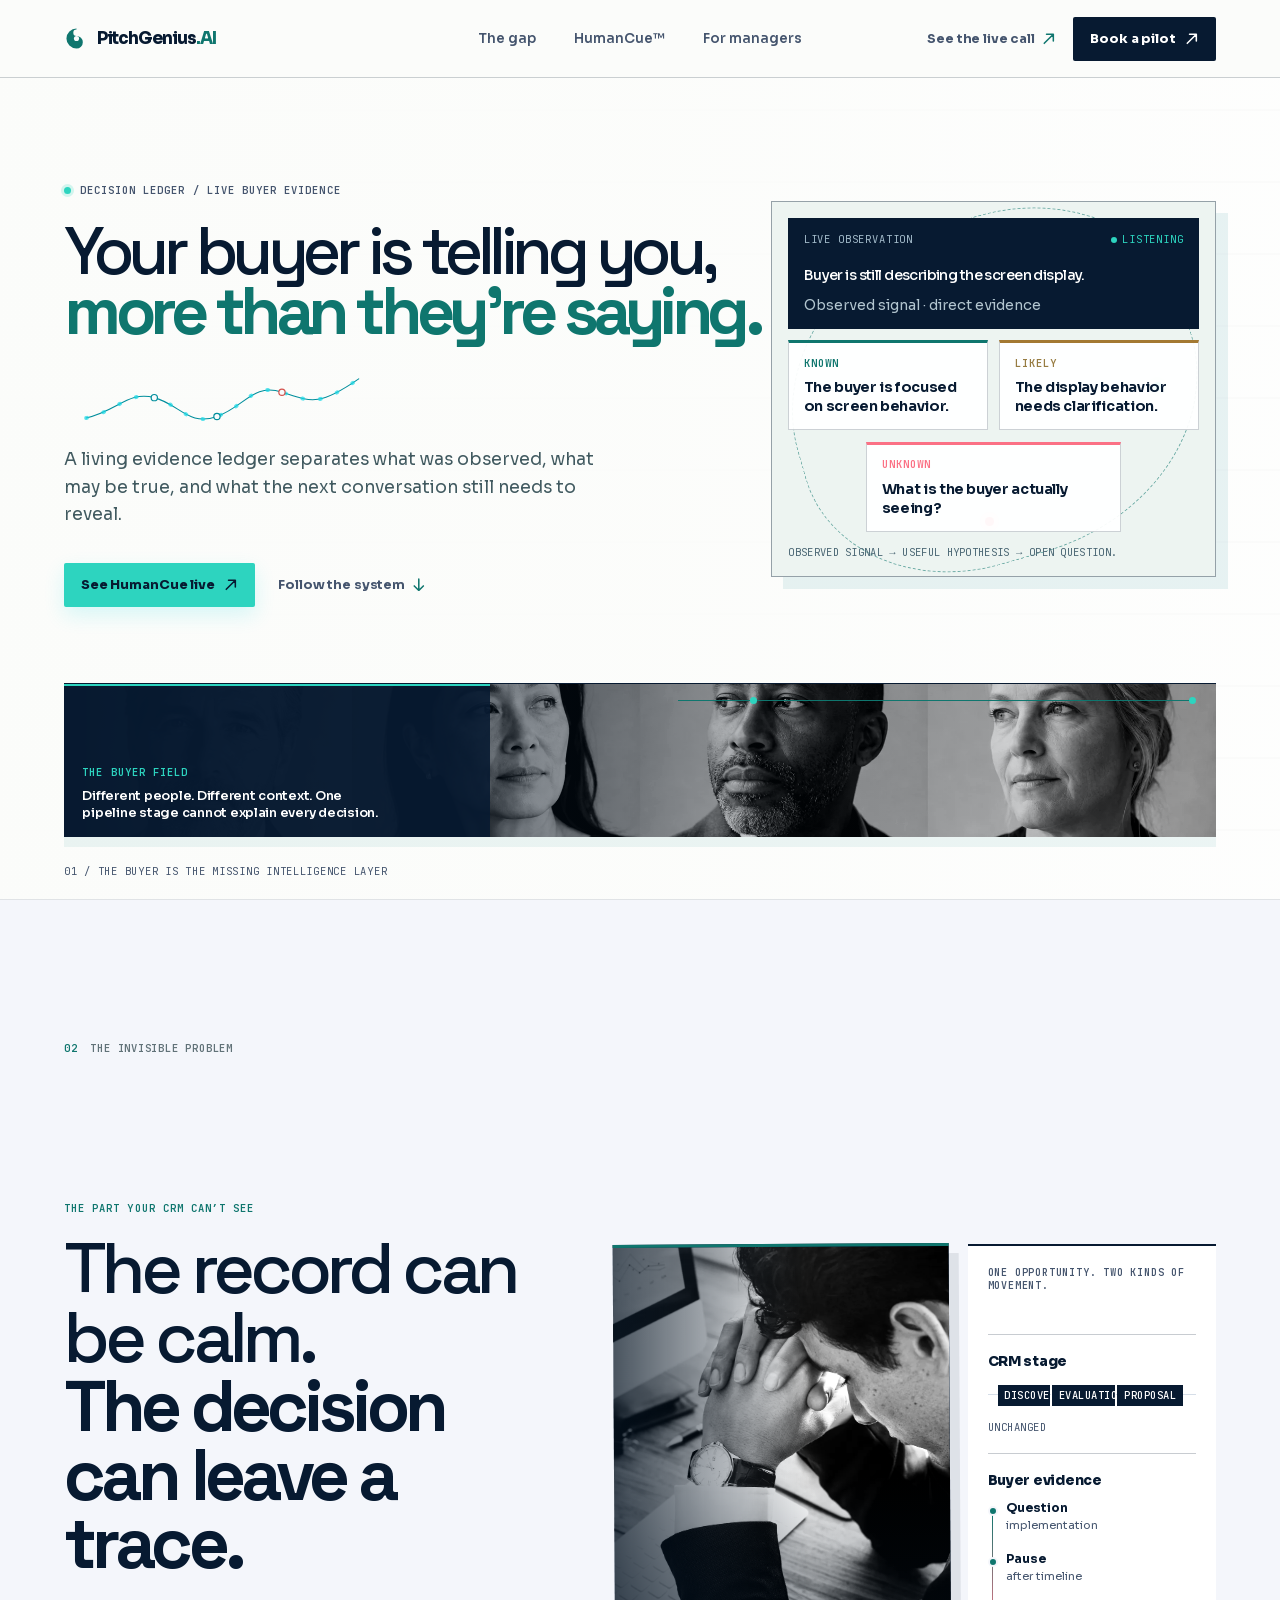
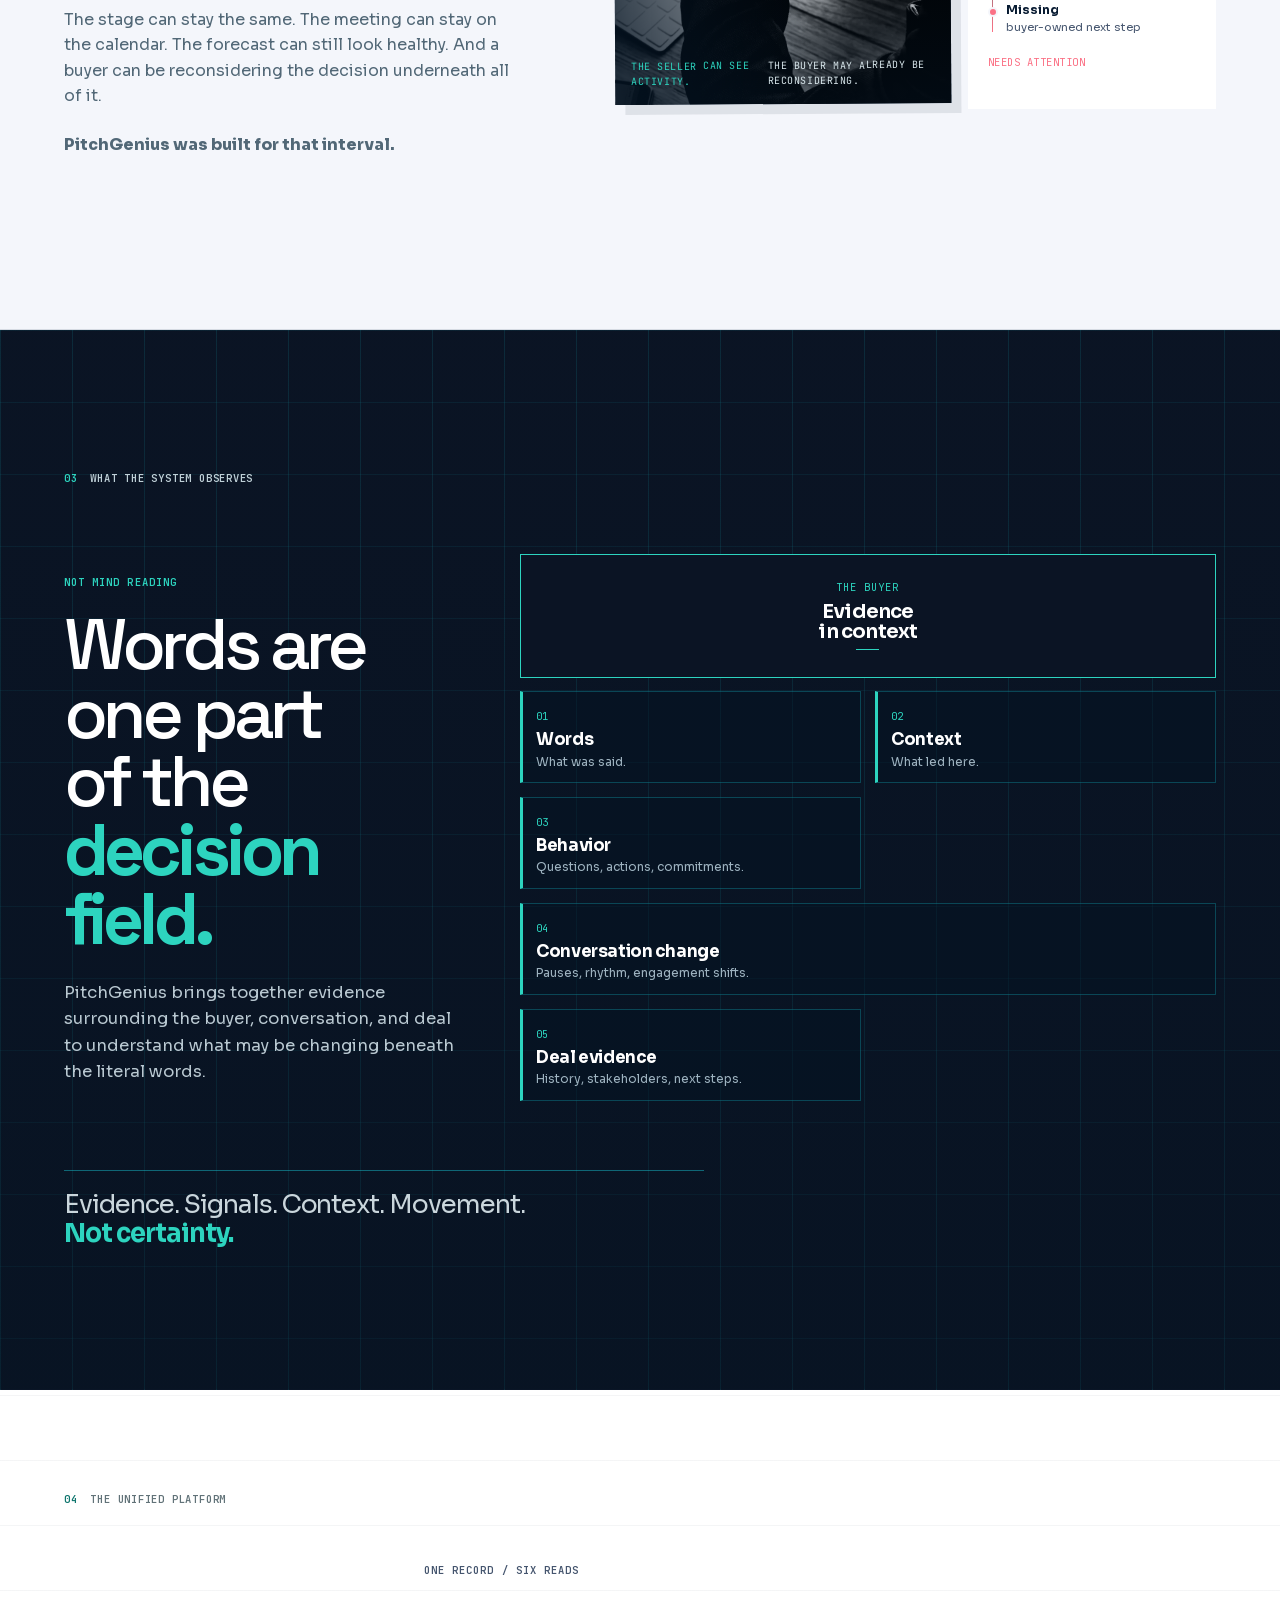
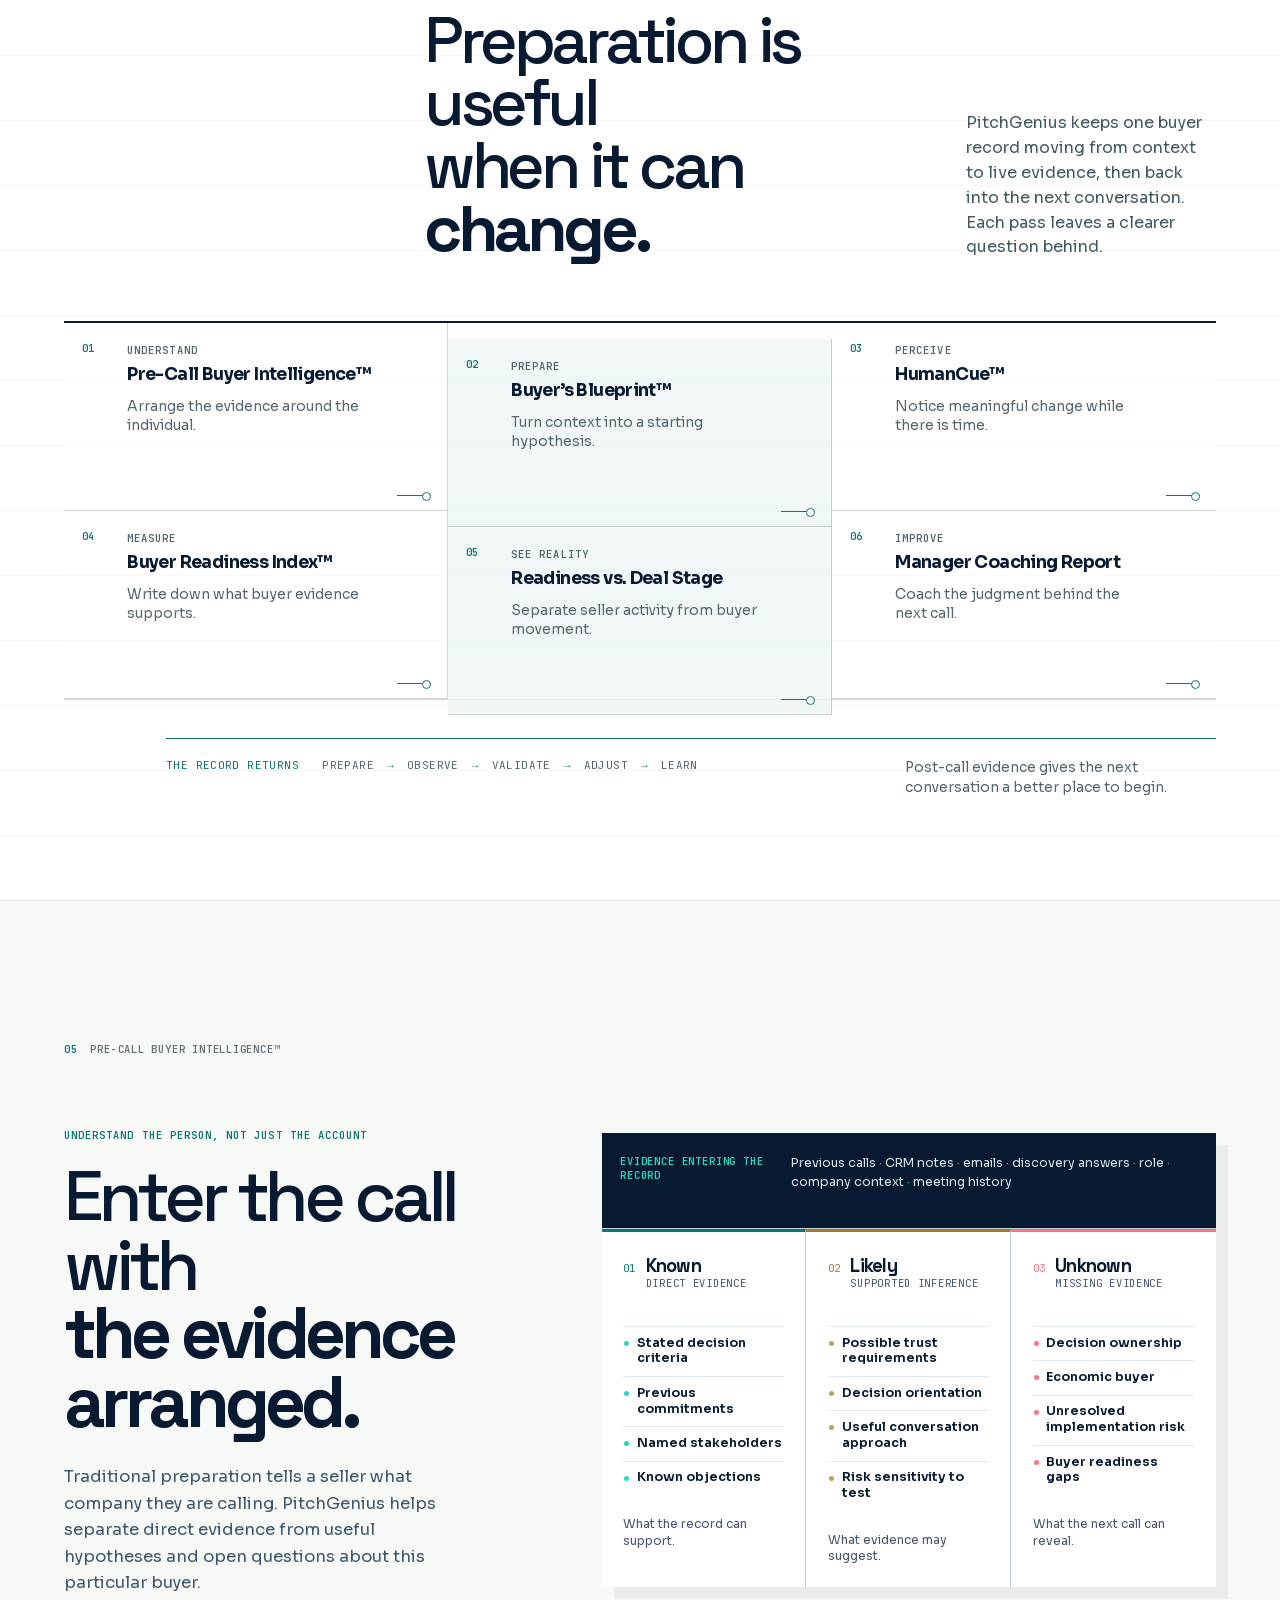
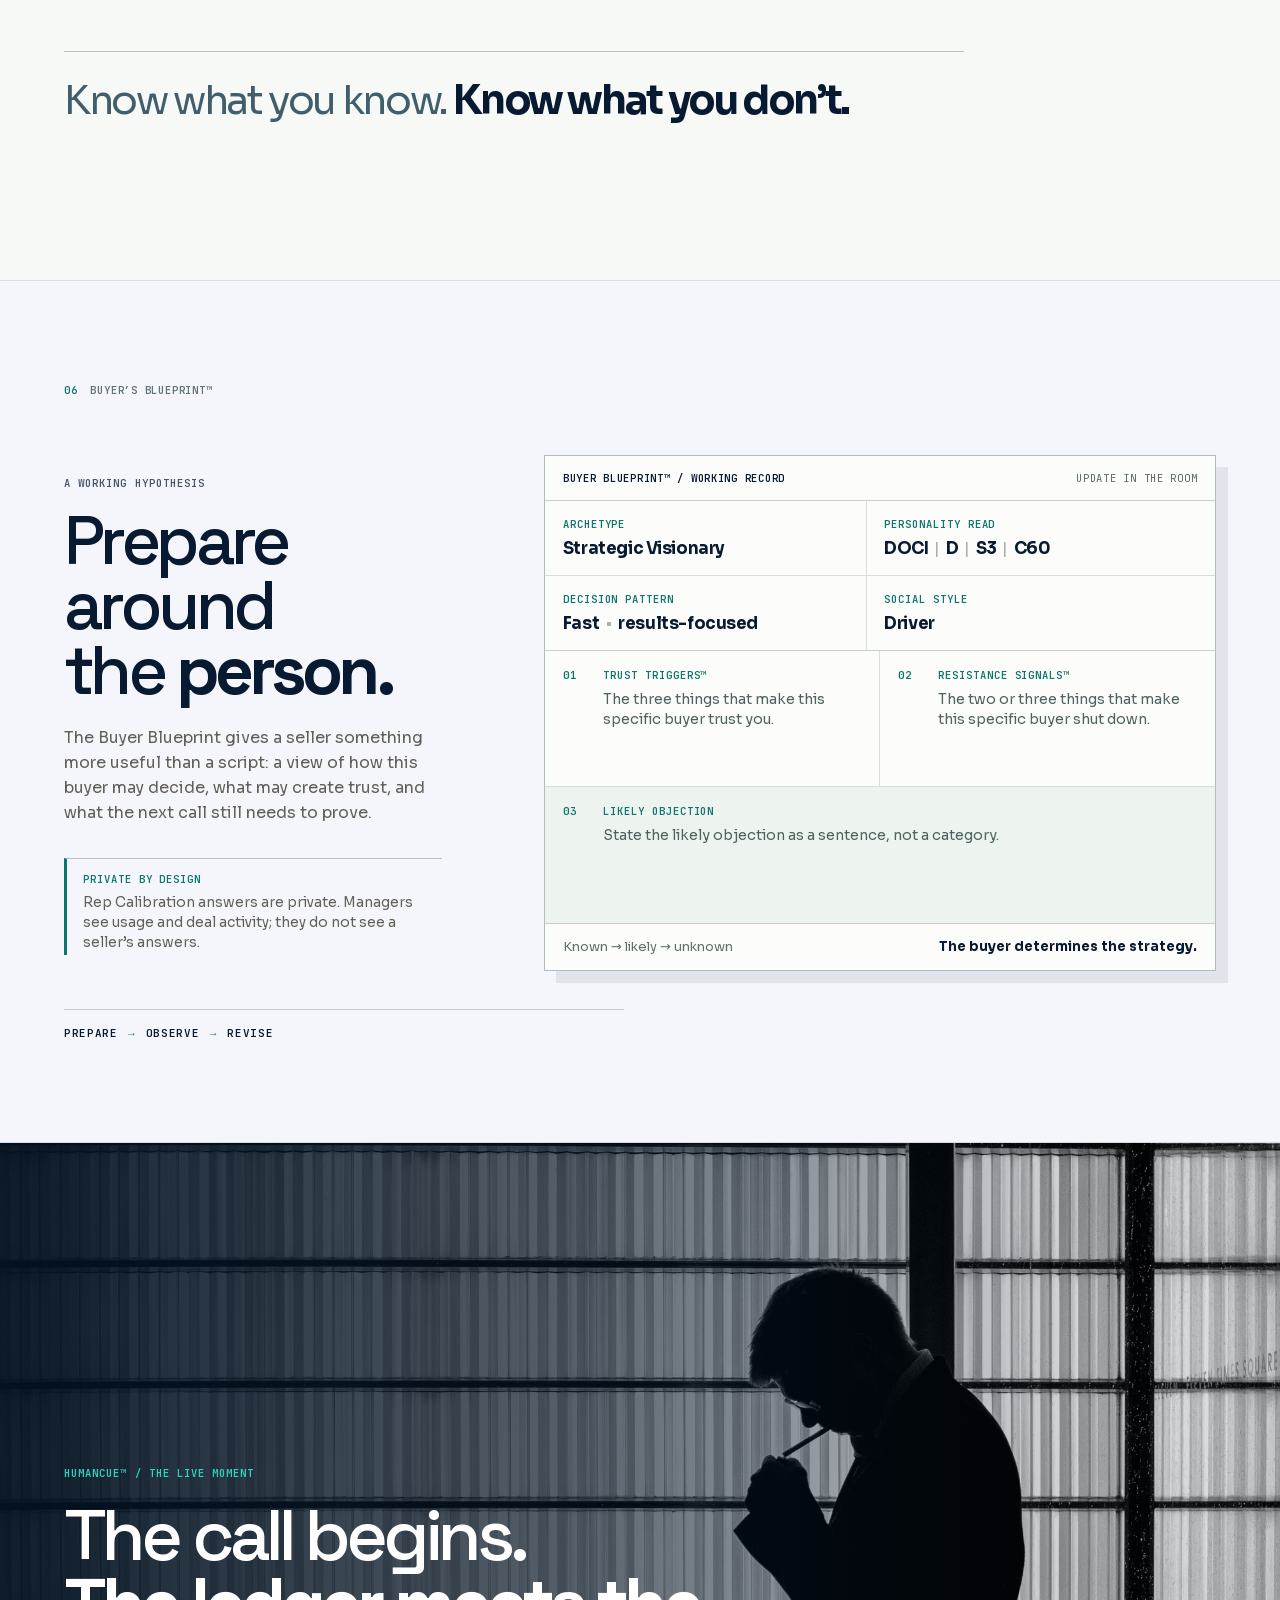
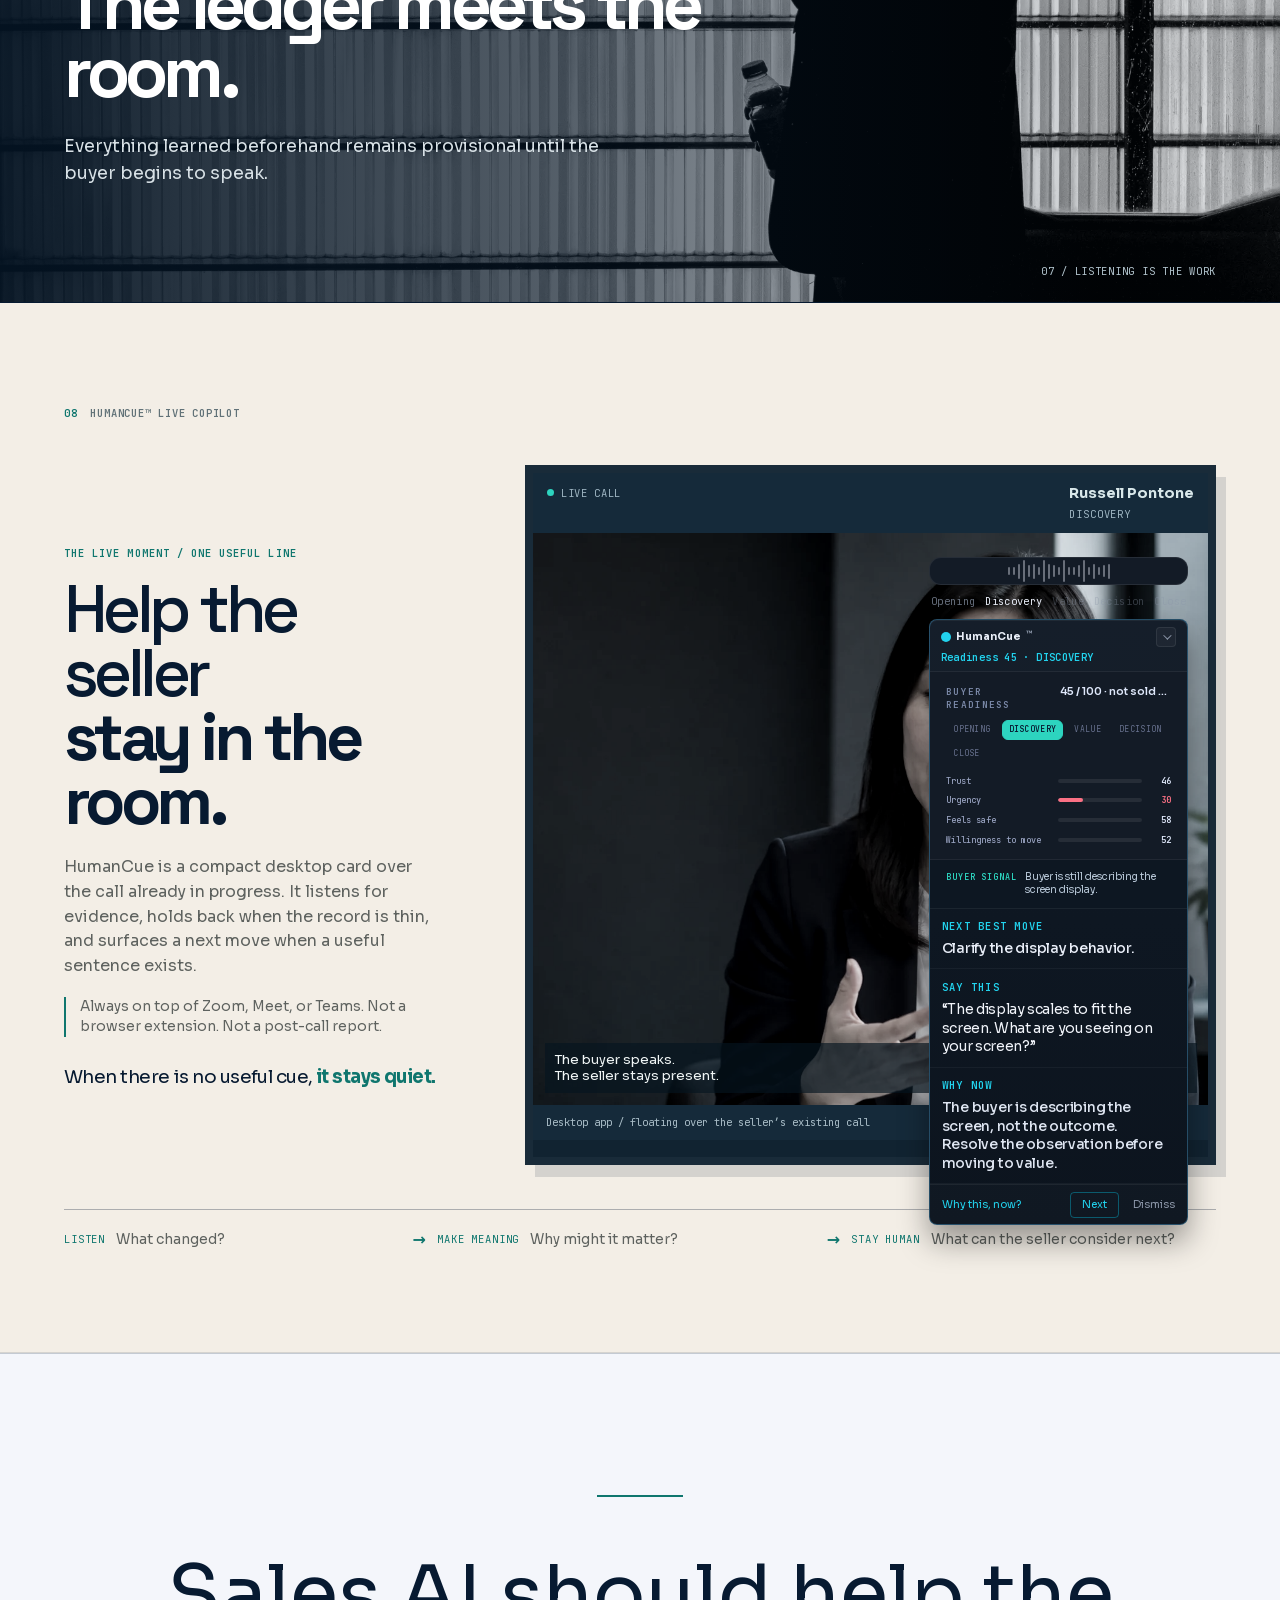
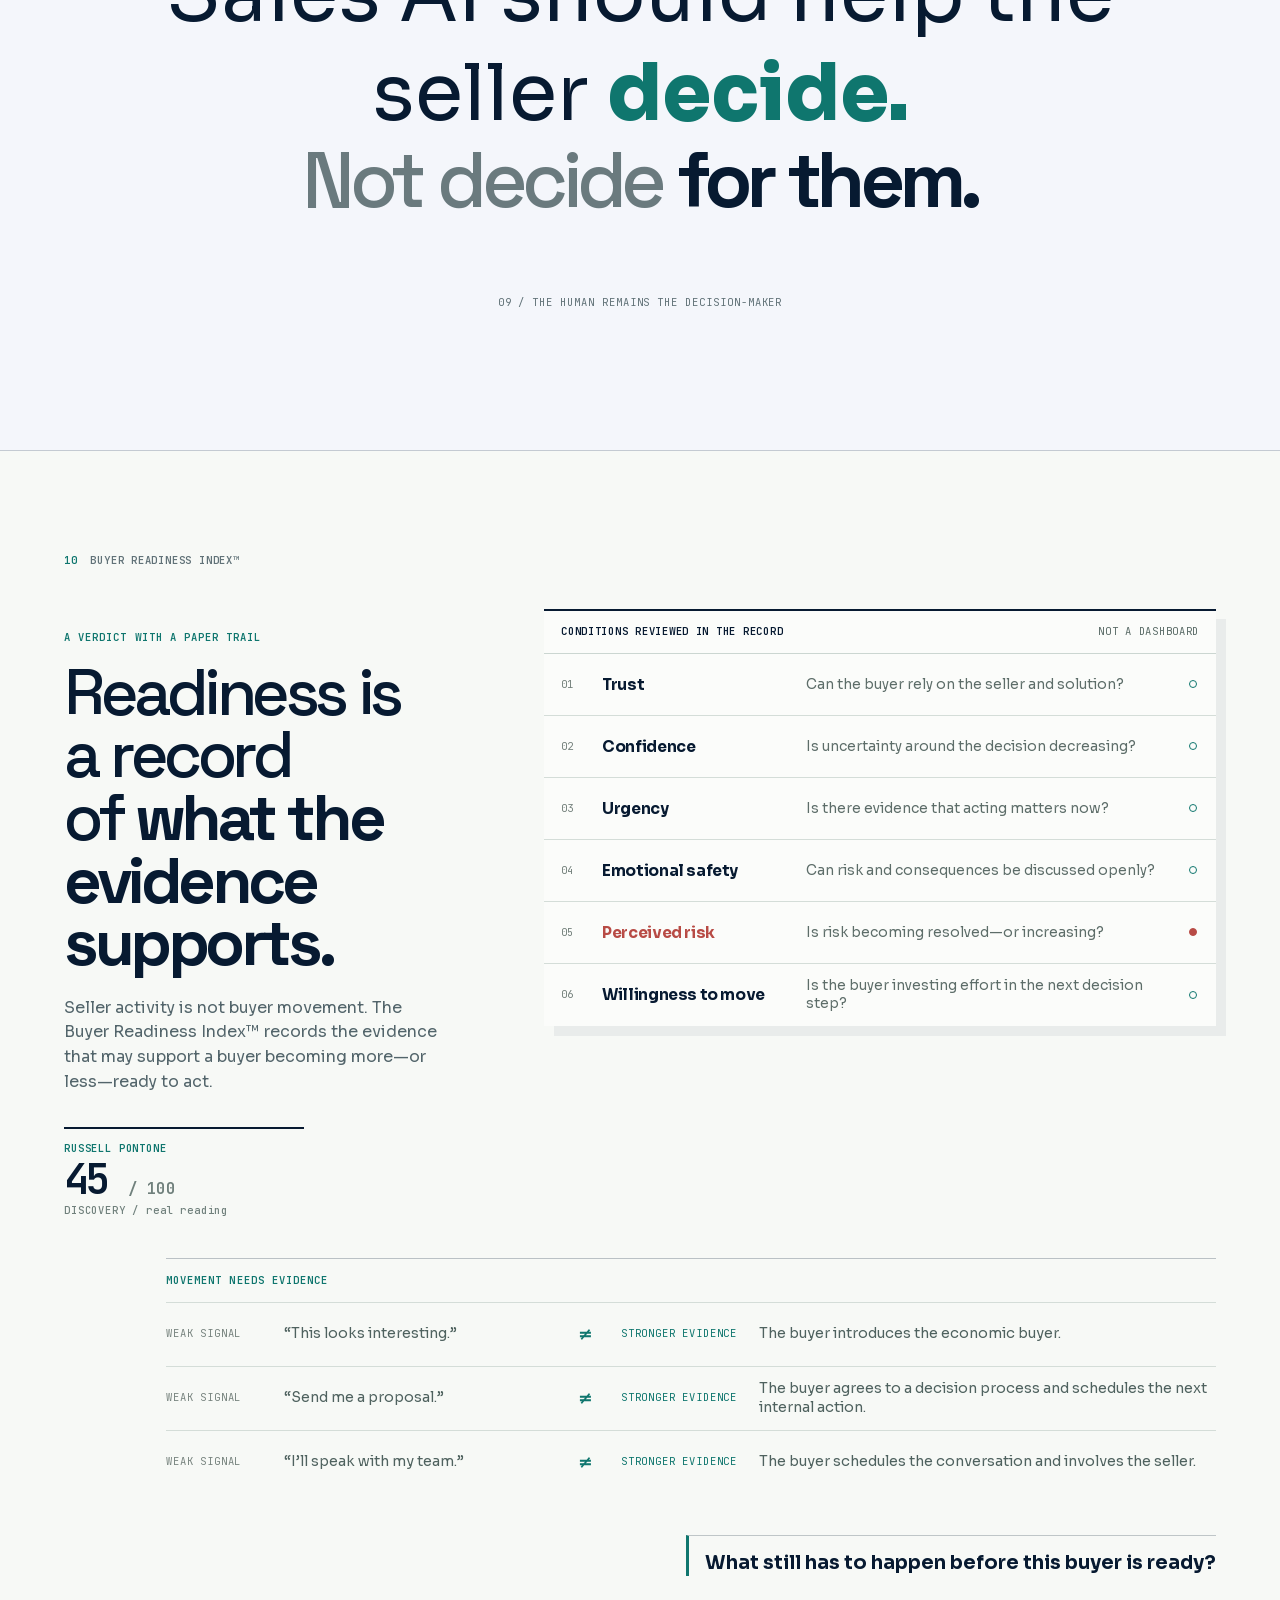
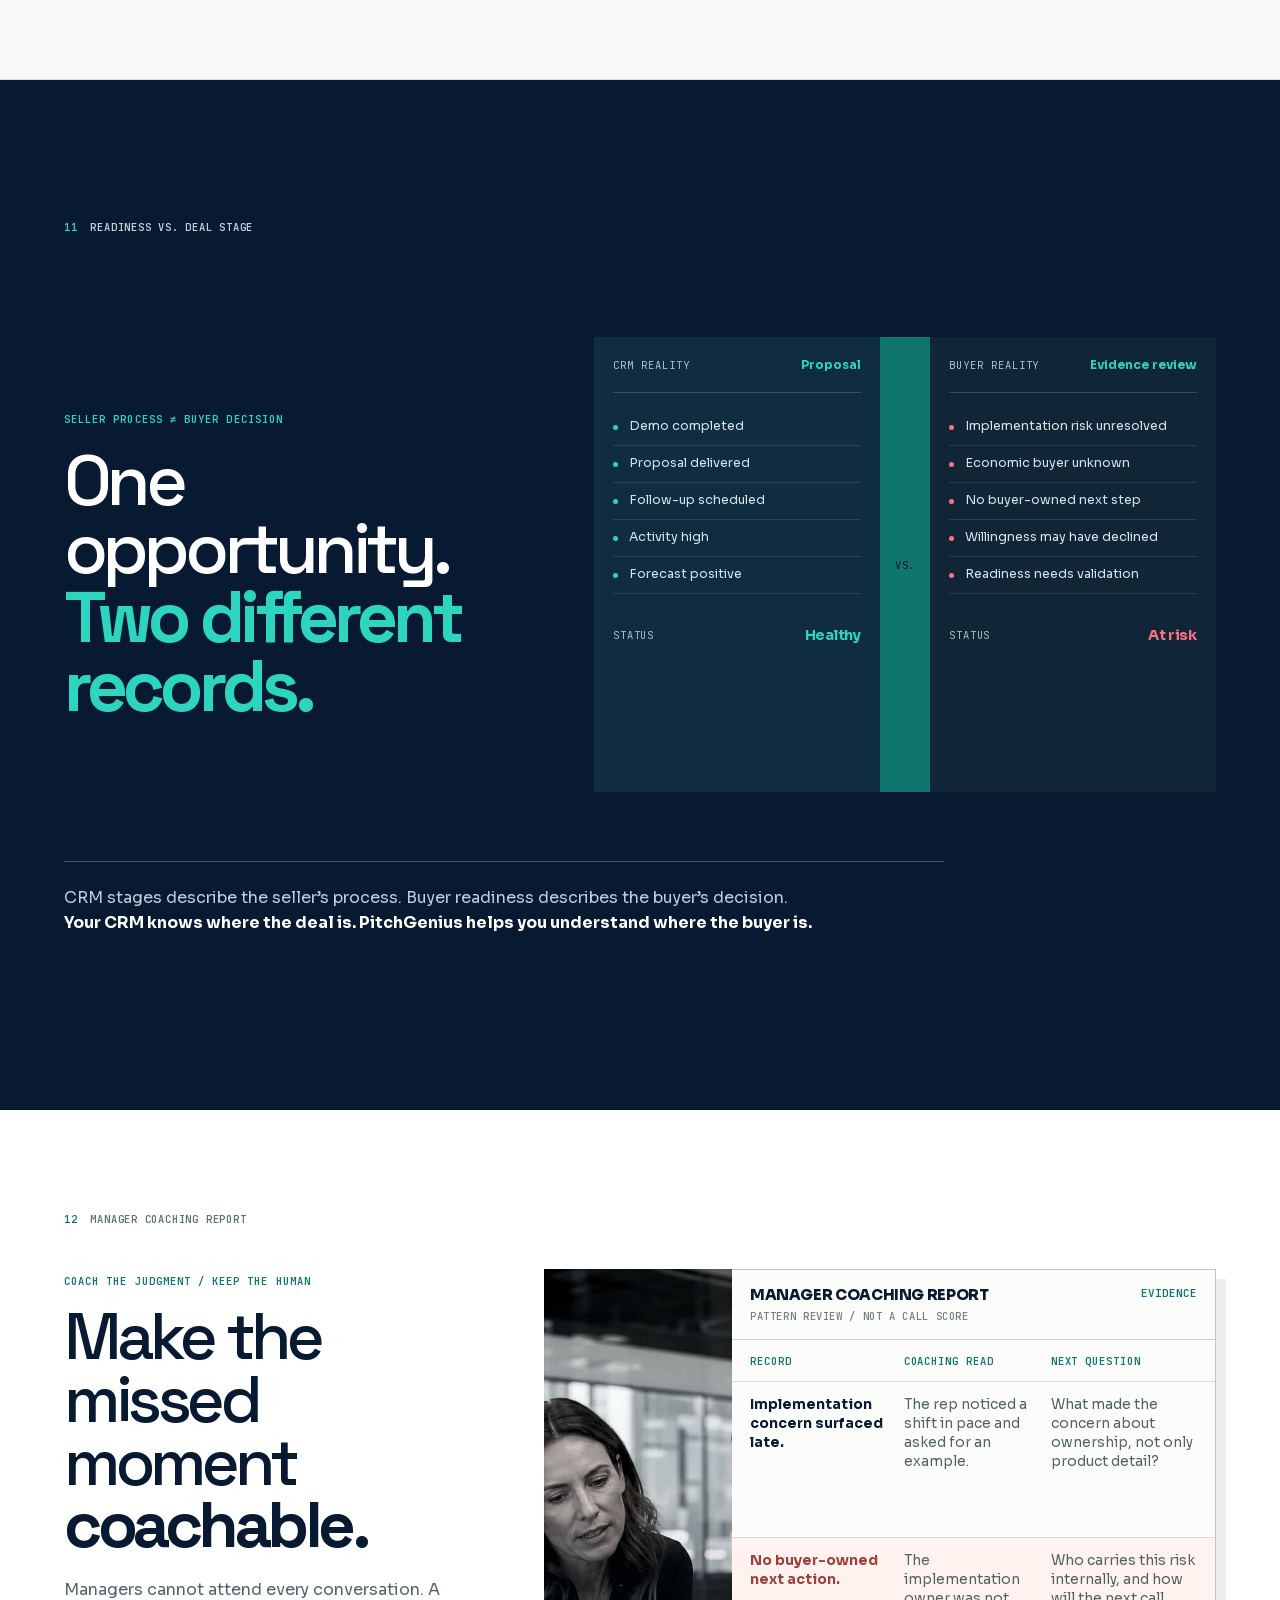
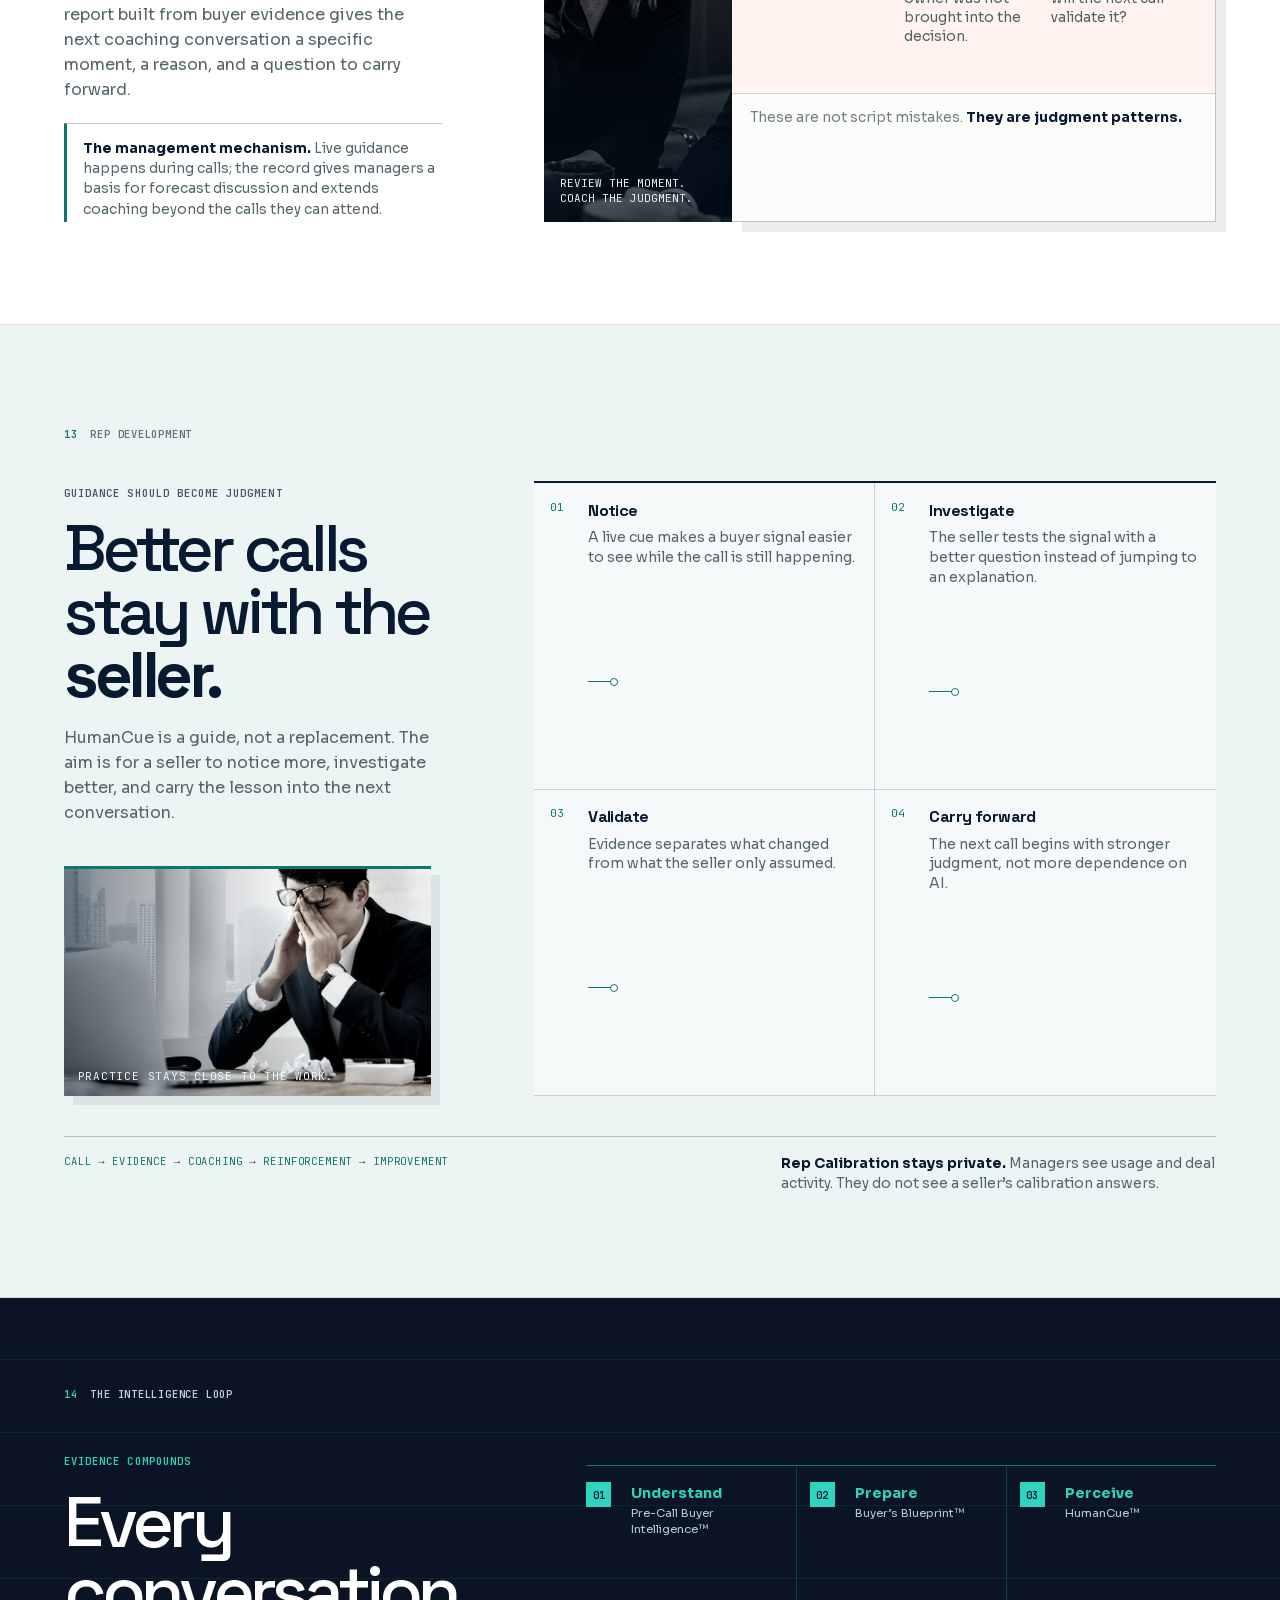
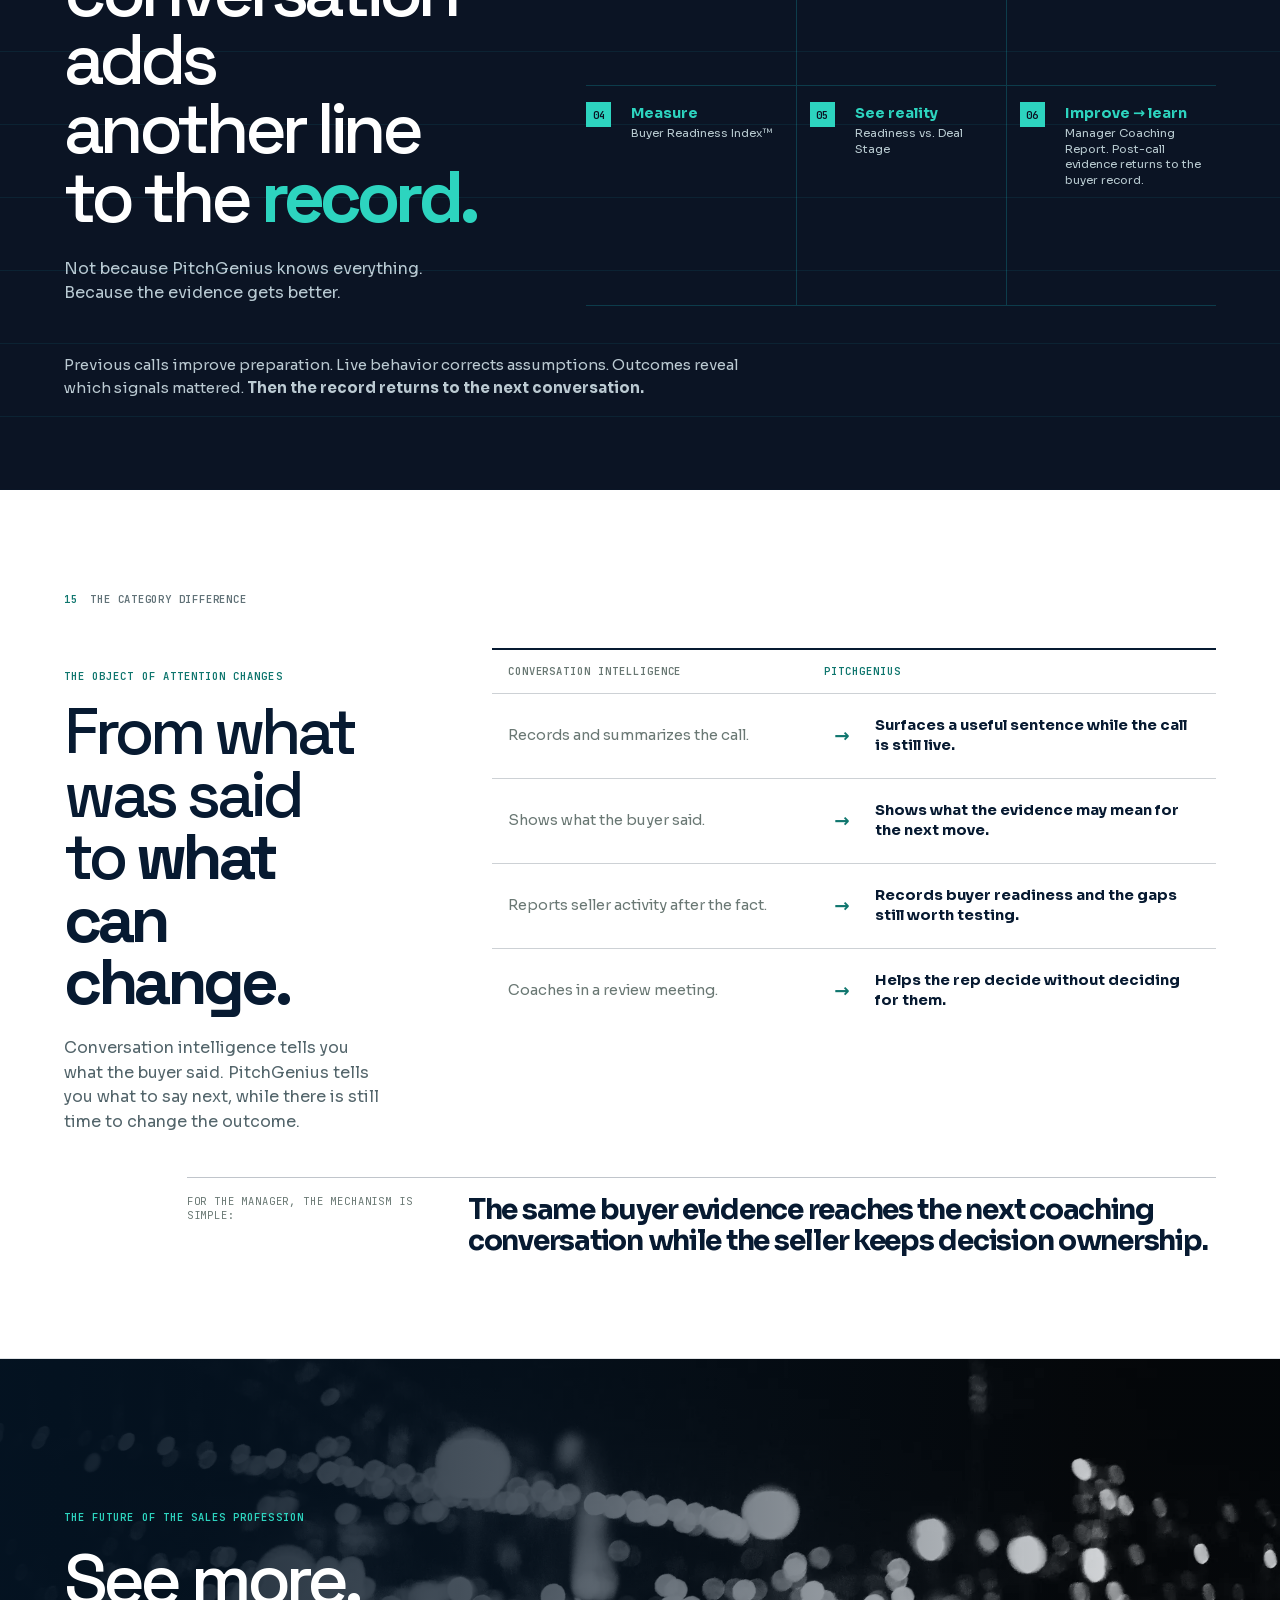
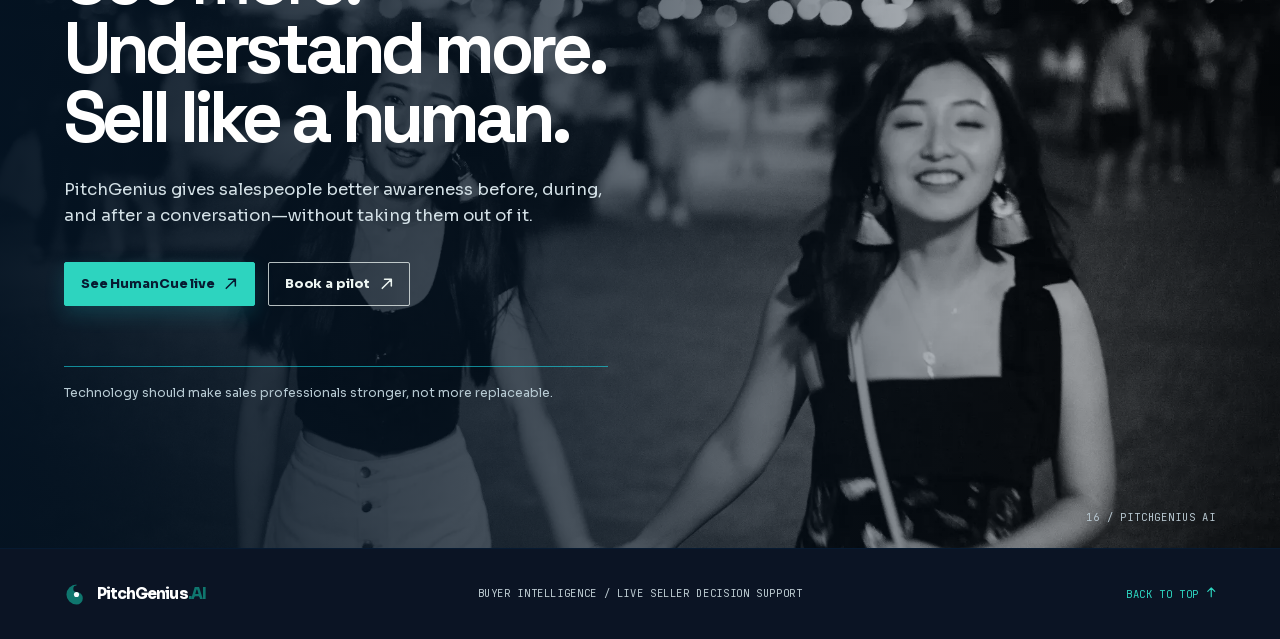
==== commit fb375a86: "Align G H I with product references" ====
--- a/variant-h/site/index.html
+++ b/variant-h/site/index.html
@@ -9,6 +9,7 @@
   <link rel="icon" href="assets/h-mark.svg" type="image/svg+xml" />
   <link rel="stylesheet" href="styles.css" />
   <link rel="stylesheet" href="h-theme.css" />
+  <link rel="stylesheet" href="source-design.css" />
   <noscript><style>[data-reveal]{opacity:1!important;transform:none!important}</style></noscript>
 </head>
 <body class="variant-h">
@@ -245,10 +246,21 @@
           <ol class="h-stage-row" aria-label="HumanCue stage row"><li>Opening</li><li class="is-current">Discovery</li><li>Value</li><li>Decision</li><li>Close</li></ol>
           <article class="live-card h-live-card" aria-label="HumanCue live recommendation">
             <header class="live-card__head"><span class="live-card__brand"><i></i> HumanCue<sup>™</sup></span><span class="live-card__state">Listening</span><span class="live-card__context">Readiness <b>45</b> · DISCOVERY</span><button class="live-card__fold" type="button" data-detail-toggle aria-expanded="false" aria-controls="humancue-context" aria-label="Show HumanCue context"><span></span></button></header>
+            <div class="live-card__readout" aria-label="Example buyer readiness readout">
+              <div class="live-card__readout-top"><span>BUYER READINESS</span><b>45 / 100 · not sold yet</b></div>
+              <div class="live-card__stages"><span>Opening</span><span class="is-current">Discovery</span><span>Value</span><span>Decision</span><span>Close</span></div>
+              <div class="live-card__signals">
+                <span><b>Trust</b><i><em style="width:46%"></em></i><strong>46</strong></span>
+                <span><b>Urgency</b><i><em style="width:30%"></em></i><strong>30</strong></span>
+                <span><b>Feels safe</b><i><em style="width:58%"></em></i><strong>58</strong></span>
+                <span><b>Willingness to move</b><i><em style="width:52%"></em></i><strong>52</strong></span>
+              </div>
+            </div>
+            <div class="live-card__signal-note"><span>BUYER SIGNAL</span><p>Buyer is still describing the screen display.</p></div>
             <div class="h-live-card__body">
               <section><h3>Next best move</h3><p>Clarify the display behavior.</p></section>
               <section><h3>Say this</h3><p class="live-card__quote">“The display scales to fit the screen. What are you seeing on your screen?”</p></section>
-              <section><h3>Why now</h3><p>reading the room <span>→</span> this is the moment it costs him something</p></section>
+              <section><h3>Why now</h3><p>The buyer is describing the screen, not the outcome. Resolve the observation before moving to value.</p></section>
             </div>
             <div class="live-card__detail" id="humancue-context" hidden data-detail-panel><dl><div><dt>Trust</dt><dd>not measured</dd></div><div><dt>Willingness</dt><dd>not measured</dd></div><div><dt>Reached</dt><dd>Discovery</dd></div></dl></div>
             <footer><button class="live-card__why" type="button" data-detail-toggle aria-expanded="false" aria-controls="humancue-context">Why this, now?</button><div><button class="live-card__next" type="button" data-live-next>Next</button><button class="live-card__dismiss" type="button" data-live-dismiss>Dismiss</button></div></footer>
@@ -369,9 +381,9 @@
       <div class="closing__overlay"></div>
       <div class="closing__content" data-reveal>
         <p class="eyebrow eyebrow--cyan">THE FUTURE OF THE SALES PROFESSION</p>
-        <h2>Understand more.<br><em>Stay human in the call.</em></h2>
+        <h2>See more.<br><em>Understand more.<br>Sell like a human.</em></h2>
         <p>PitchGenius gives salespeople better awareness before, during, and after a conversation—without taking them out of it.</p>
-        <div class="closing__actions"><a class="button button--dark" href="https://pitchgenius.ai">Book a pilot <svg class="icon icon--arrow" viewBox="0 0 12 12" aria-hidden="true"><path d="M2 10 10 2M4 2h6v6"/></svg></a><a class="button button--light" href="#humancue">See HumanCue live <svg class="icon icon--arrow" viewBox="0 0 12 12" aria-hidden="true"><path d="M2 10 10 2M4 2h6v6"/></svg></a></div>
+        <div class="closing__actions"><a class="button button--cyan" href="#humancue">See HumanCue live <svg class="icon icon--arrow" viewBox="0 0 12 12" aria-hidden="true"><path d="M2 10 10 2M4 2h6v6"/></svg></a><a class="button button--light" href="https://pitchgenius.ai">Book a pilot <svg class="icon icon--arrow" viewBox="0 0 12 12" aria-hidden="true"><path d="M2 10 10 2M4 2h6v6"/></svg></a></div>
         <p class="closing__manifesto">Technology should make sales professionals stronger, not more replaceable.</p>
       </div>
       <p class="closing__chapter">16 / PitchGenius AI</p>
--- a/variant-h/site/source-design.css
+++ b/variant-h/site/source-design.css
@@ -0,0 +1,209 @@
+/* PitchGenius product design tokens — copied from the real desktop product.
+   H keeps its ruled-ledger composition; the shared product language is exact. */
+@font-face { font-family: "PG Space Grotesk"; src: url("assets/fonts/SpaceGrotesk-latin.woff2") format("woff2"); font-style: normal; font-weight: 500 700; font-display: swap; }
+@font-face { font-family: "PG Sora"; src: url("assets/fonts/Sora-latin.woff2") format("woff2"); font-style: normal; font-weight: 400 800; font-display: swap; }
+@font-face { font-family: "PG JetBrains Mono"; src: url("assets/fonts/JetBrainsMono-latin.woff2") format("woff2"); font-style: normal; font-weight: 400 600; font-display: swap; }
+
+:root {
+  --pg-paper: #ffffff; --pg-ink: #071a31; --pg-ink-soft: #45556e;
+  --pg-teal: #0d9488; --pg-teal-bright: #2dd4bf; --pg-teal-text: #0f766e;
+  --pg-indigo: #6366f1; --pg-risk: #fb7185; --pg-app-ink: #0b1424;
+  --pg-app-bg: #f4f6fb;
+}
+body.variant-h {
+  --h-ink: var(--pg-ink); --h-deep: var(--pg-app-ink); --h-paper: var(--pg-paper);
+  --h-blue: var(--pg-app-bg); --h-warm: var(--pg-app-bg);
+  --h-cyan: var(--pg-teal-bright); --h-cyan-deep: var(--pg-teal-text);
+  --h-line: #d6dee8; --h-muted: var(--pg-ink-soft); --h-risk: var(--pg-risk);
+  --display: "PG Space Grotesk", system-ui, sans-serif;
+  --body: "PG Sora", system-ui, sans-serif;
+  --mono: "PG JetBrains Mono", ui-monospace, monospace;
+  font-family: var(--body);
+}
+.variant-h h1, .variant-h h2, .variant-h h3, .variant-h h4 { font-family: var(--display); }
+.variant-h .chapter-label, .variant-h .eyebrow, .variant-h .field-index,
+.variant-h .font-data, .variant-h .field-card__top, .variant-h .field-state,
+.variant-h .hero__buyers figcaption span, .variant-h .hero__chapter,
+.variant-h .hero__field-caption { font-family: var(--mono); }
+.variant-h .button--cyan { color: var(--pg-ink); background: var(--pg-teal-bright); }
+.variant-h .button--cyan:hover { background: #5eead4; }
+.variant-h .button--dark { color: #fff; background: var(--pg-ink); }
+.variant-h .button--dark:hover { background: var(--pg-app-ink); }
+.variant-h .site-nav, .variant-h .text-action { color: var(--pg-ink-soft); }
+.variant-h .brand__mark, .variant-h .brand__dot,
+.variant-h .site-nav a:hover, .variant-h .site-nav a:focus-visible,
+.variant-h .text-action:hover { color: var(--pg-teal-text); }
+.variant-h .site-nav a::after { background: var(--pg-teal-text); }
+::selection { background: var(--pg-teal-bright); color: var(--pg-ink); }
+
+/* HumanCue readout — a compact HTML recreation of the desktop app's
+   BUYER READINESS block. It is deliberately a readout, not a decorative
+   chart: stage, named signals, and values stay in one contained surface. */
+.live-card__readout {
+  padding: .78rem 1rem .82rem;
+  color: #dfe8fb;
+  border-bottom: 1px solid rgba(255,255,255,.06);
+  background: #131b26;
+}
+.live-card__readout-top {
+  display: flex;
+  align-items: baseline;
+  justify-content: space-between;
+  gap: .65rem;
+  min-width: 0;
+}
+.live-card__readout-top span,
+.live-card__stages,
+.live-card__signals b {
+  font-family: var(--mono);
+}
+.live-card__readout-top span {
+  color: #7b89a8;
+  font-size: 9.5px;
+  font-weight: 600;
+  letter-spacing: .12em;
+  text-transform: uppercase;
+}
+.live-card__readout-top b {
+  min-width: 0;
+  overflow: hidden;
+  color: #dfe8fb;
+  font-size: 10.5px;
+  font-weight: 600;
+  text-overflow: ellipsis;
+  white-space: nowrap;
+}
+.live-card__stages {
+  display: flex;
+  flex-wrap: wrap;
+  gap: .26rem;
+  margin-top: .62rem;
+  color: #68728f;
+  font-size: 8px;
+  letter-spacing: .035em;
+  line-height: 1.2;
+  text-transform: uppercase;
+}
+.live-card__stages span {
+  padding: .24rem .38rem;
+  border: 1px solid transparent;
+  border-radius: 6px;
+}
+.live-card__stages span.is-current {
+  color: #071a31;
+  background: var(--pg-teal-bright);
+  border-color: var(--pg-teal-bright);
+  font-weight: 700;
+}
+.live-card__signals {
+  display: grid;
+  grid-template-columns: minmax(0, 1fr);
+  gap: .48rem .72rem;
+  margin-top: .72rem;
+}
+.live-card__signals > span {
+  display: grid;
+  grid-template-columns: minmax(0, 1fr) minmax(2.25rem, .8fr) auto;
+  align-items: center;
+  gap: .34rem;
+  min-width: 0;
+}
+.live-card__signals b {
+  min-width: 0;
+  overflow: hidden;
+  color: #98a2c0;
+  font-size: 8.5px;
+  font-weight: 500;
+  letter-spacing: 0;
+  text-overflow: ellipsis;
+  white-space: nowrap;
+}
+.live-card__signals i {
+  display: block;
+  min-width: 0;
+  height: 4px;
+  overflow: hidden;
+  border-radius: 999px;
+  background: rgba(255,255,255,.08);
+}
+.live-card__signals em {
+  display: block;
+  height: 100%;
+  border-radius: inherit;
+  background: var(--pg-warn);
+}
+.live-card__signals > span:nth-child(2) em { background: var(--pg-risk); }
+.live-card__signals > span:nth-child(3) em { background: var(--pg-warn); }
+.live-card__signals > span:nth-child(4) em { background: var(--pg-warn); }
+.live-card__signals strong {
+  width: 1.45rem;
+  color: var(--pg-warn);
+  font-family: var(--mono);
+  font-size: 9px;
+  font-weight: 600;
+  text-align: right;
+}
+.live-card__signals > span:nth-child(2) strong { color: var(--pg-risk); }
+@media (max-width: 720px) {
+  .live-card__readout { padding: .68rem .8rem .72rem; }
+  .live-card__readout-top span { font-size: 8.5px; }
+  .live-card__readout-top b { font-size: 9.5px; }
+  .live-card__stages { margin-top: .5rem; font-size: 7px; }
+  .live-card__signals { gap: .42rem .6rem; margin-top: .58rem; }
+  .live-card__signals > span { grid-template-columns: minmax(0, 1fr) minmax(1.8rem, .72fr) auto; gap: .25rem; }
+  .live-card__signals b { font-size: 7.5px; }
+  .live-card__signals strong { font-size: 8.5px; }
+}
+@media (max-width: 380px) {
+  .live-card__readout-top { display: block; }
+  .live-card__readout-top b { display: block; margin-top: .24rem; }
+  .live-card__signals { grid-template-columns: 1fr; }
+}
+
+.live-card__signal-note {
+  display: grid;
+  grid-template-columns: auto minmax(0, 1fr);
+  gap: .55rem;
+  align-items: baseline;
+  padding: .62rem 1rem .68rem;
+  color: #c8d5e5;
+  border-bottom: 1px solid rgba(255,255,255,.06);
+  background: #0d1722;
+}
+.live-card__signal-note span { color: var(--pg-teal-bright); font-family: var(--mono); font-size: 8.5px; font-weight: 600; letter-spacing: .1em; white-space: nowrap; }
+.live-card__signal-note p { min-width: 0; margin: 0; color: #b8c8d8; font-size: 10px; line-height: 1.35; }
+
+
+/* The real overlay is a wide panel over the call. Once the readiness readout
+   is present, keep enough room for the complete card instead of clipping its
+   WHY NOW/footer against the stage's overflow edge. H's ledger stage owns its
+   own sizing and is intentionally excluded here. */
+@media (min-width: 721px) {
+  .call-stage:not(.h-live-stage) { min-height: 760px; }
+  .call-stage:not(.h-live-stage) > .live-card {
+    top: 15%;
+    width: min(48%, 390px);
+    min-width: 290px;
+  }
+}
+@media (max-width: 720px) {
+  .call-stage:not(.h-live-stage) { min-height: 700px; }
+  .call-stage:not(.h-live-stage) > .live-card {
+    top: 10%;
+    left: 5%;
+    width: min(88%, 390px);
+    min-width: 0;
+  }
+}
+@media (min-width: 1121px) {
+  .variant-h .h-live-stage { min-height: 700px; }
+  .variant-h .h-call-window { height: 700px; }
+  .variant-h .h-cue-readout { width: min(40%, 310px); }
+}
+
+.variant-h .closing__actions .button--cyan { order: 1; color: var(--pg-ink); border-color: var(--pg-teal-bright); background: var(--pg-teal-bright); }
+.variant-h .closing__actions .button--light { order: 2; }
+@media (max-width: 720px) {
+  .live-card__signal-note { grid-template-columns: 1fr; gap: .22rem; padding: .58rem .8rem .64rem; }
+  .live-card__signal-note p { font-size: 9.5px; }
+}
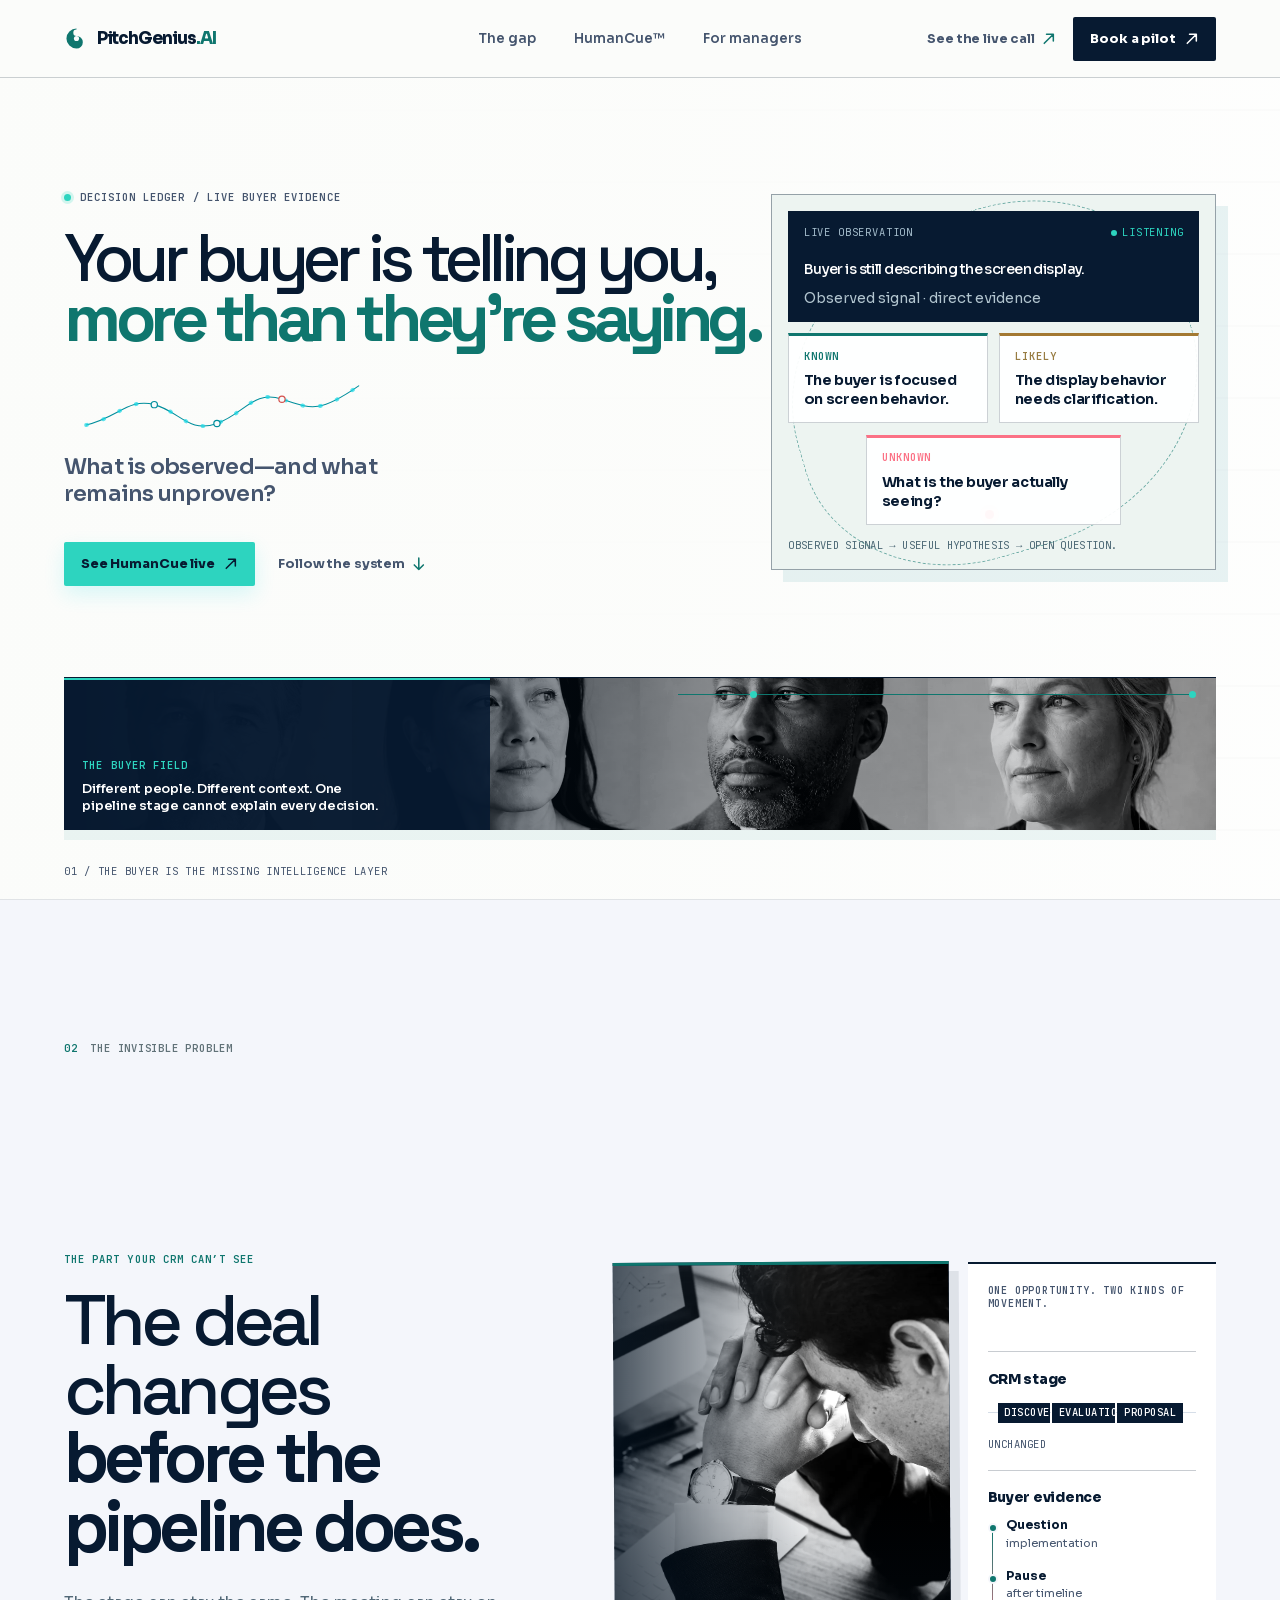
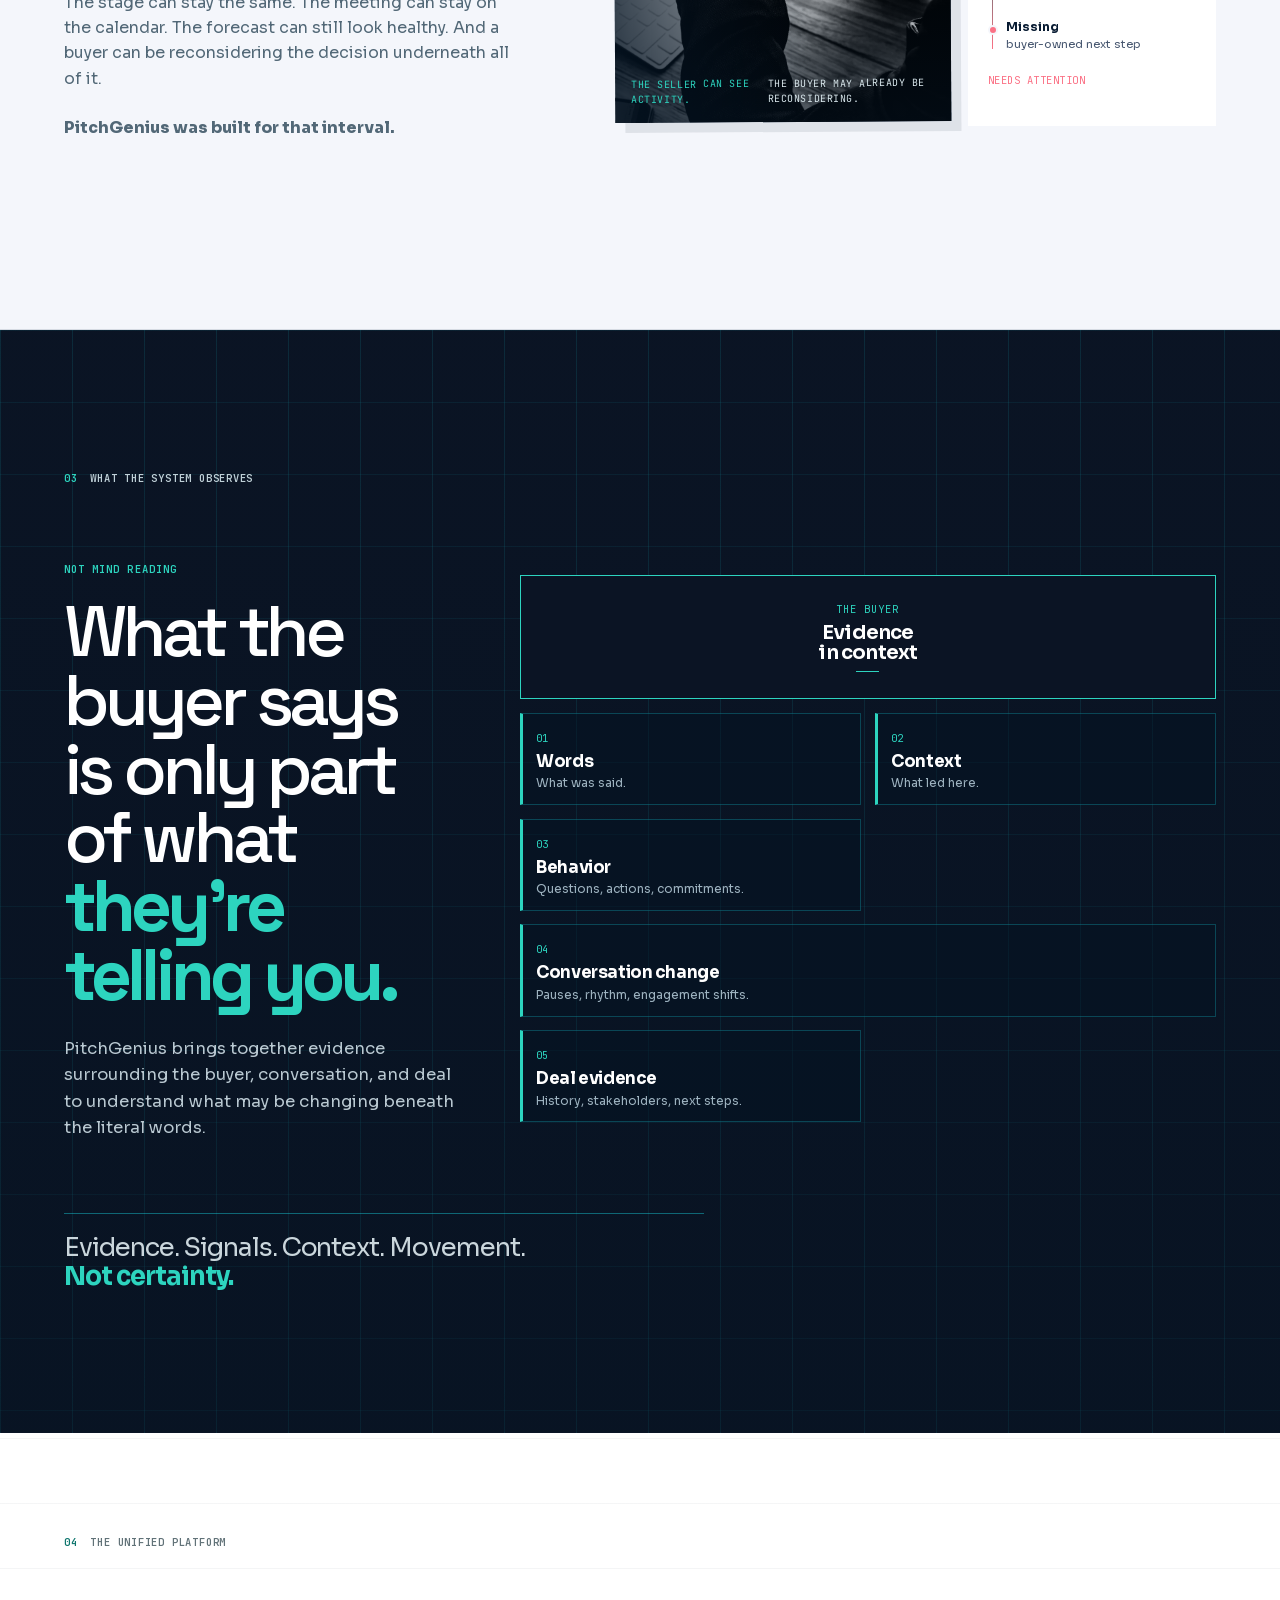
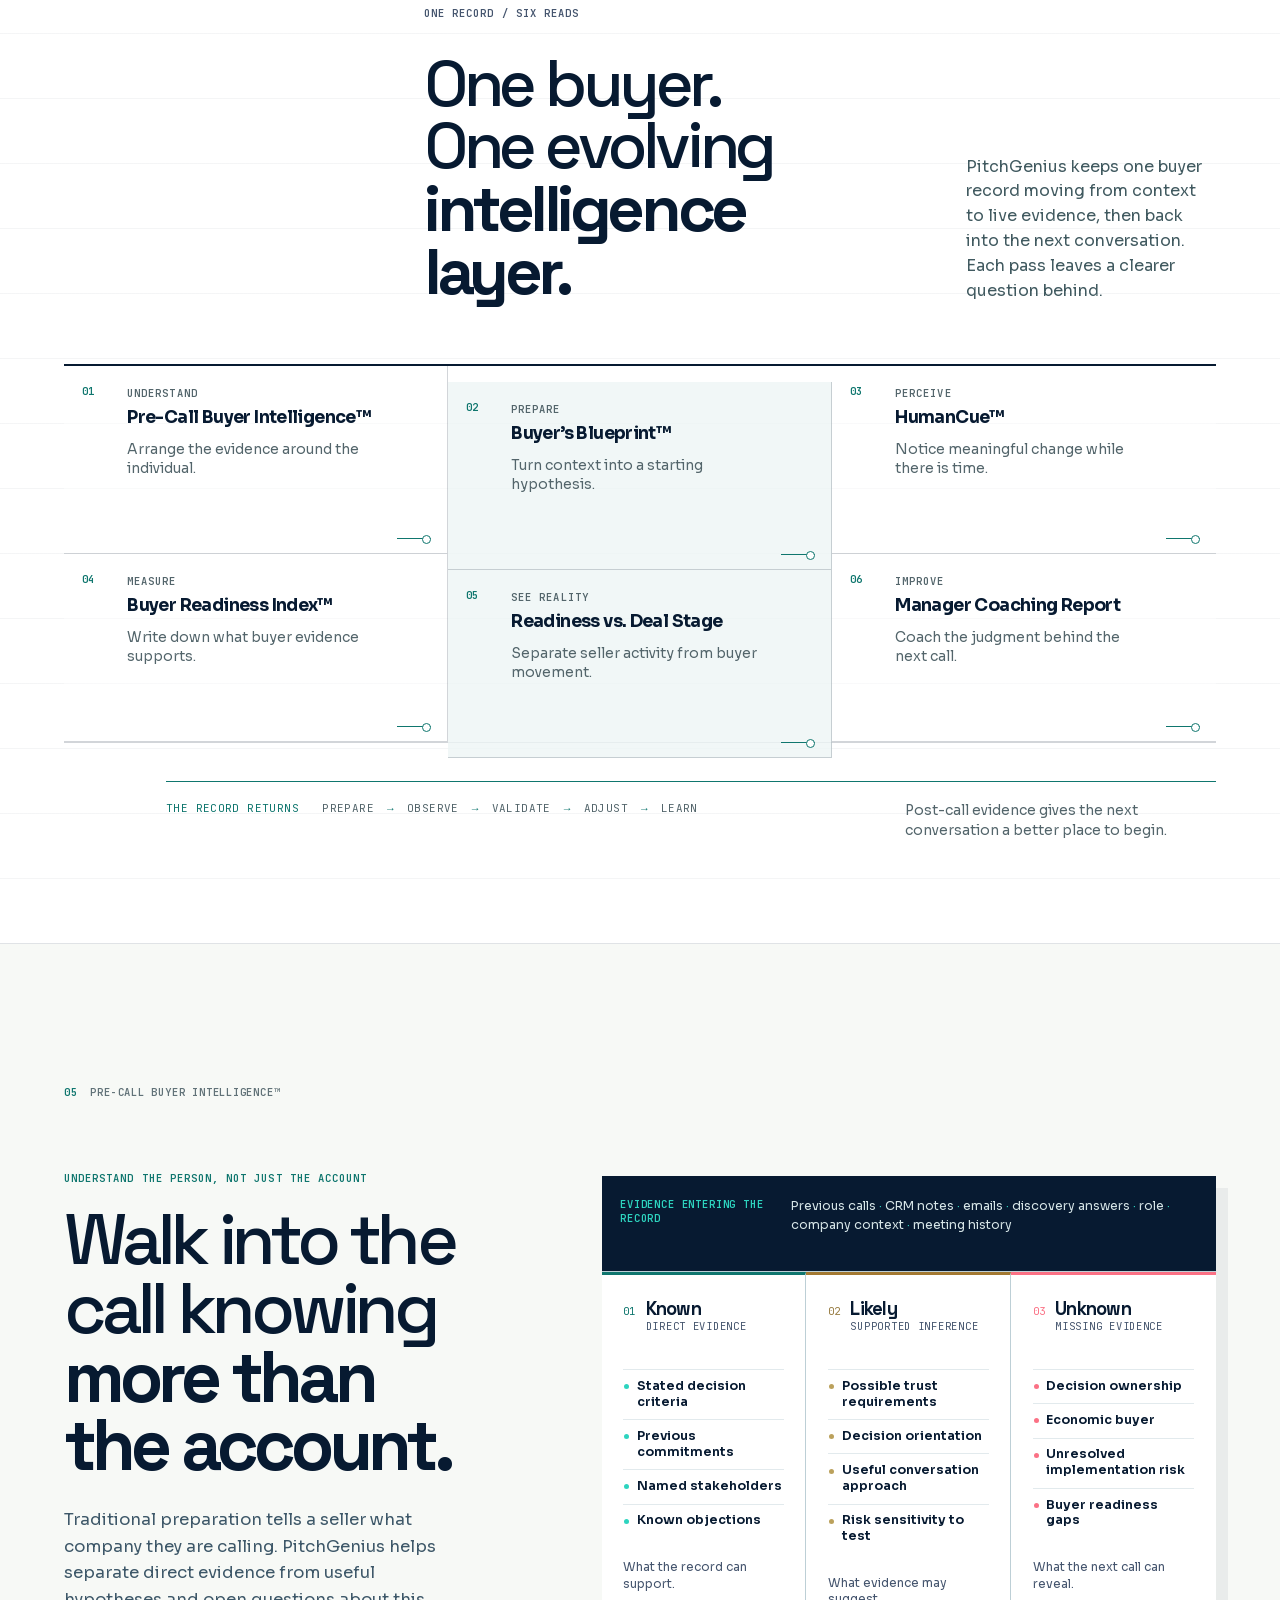
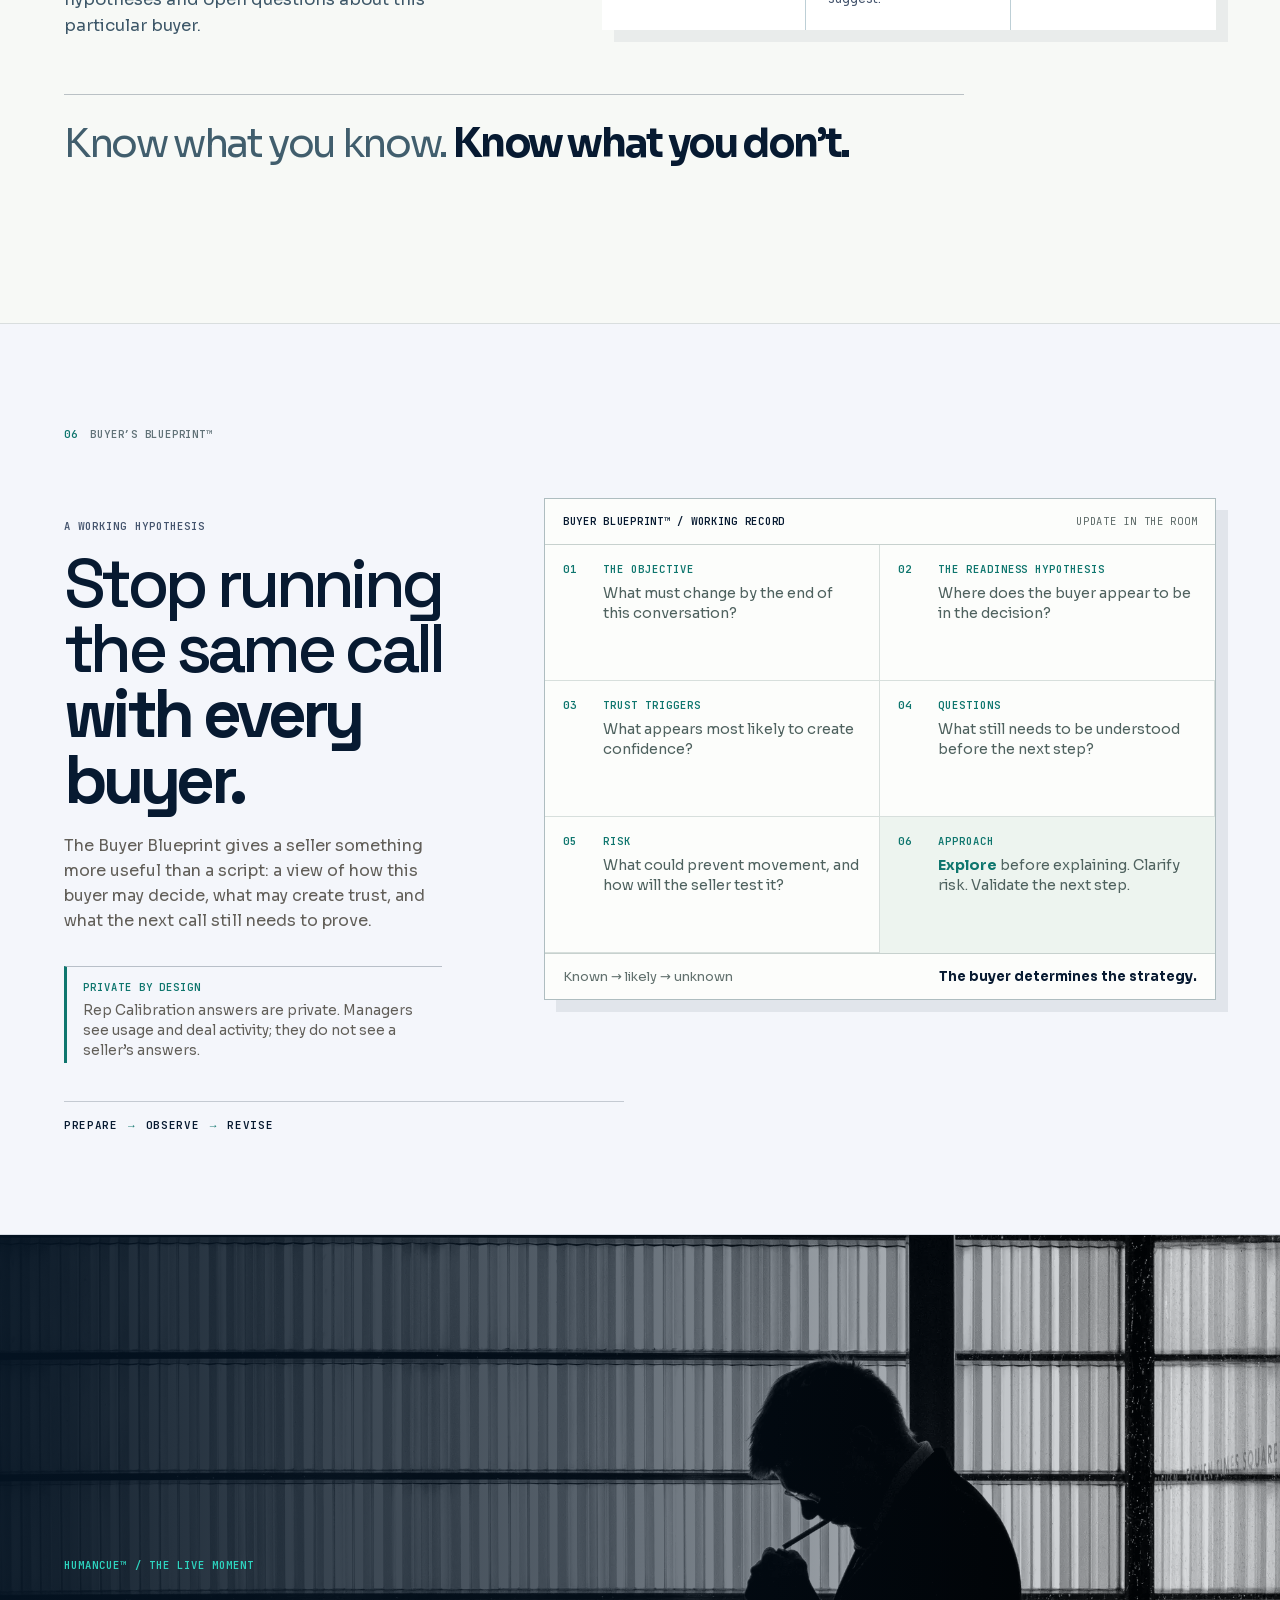
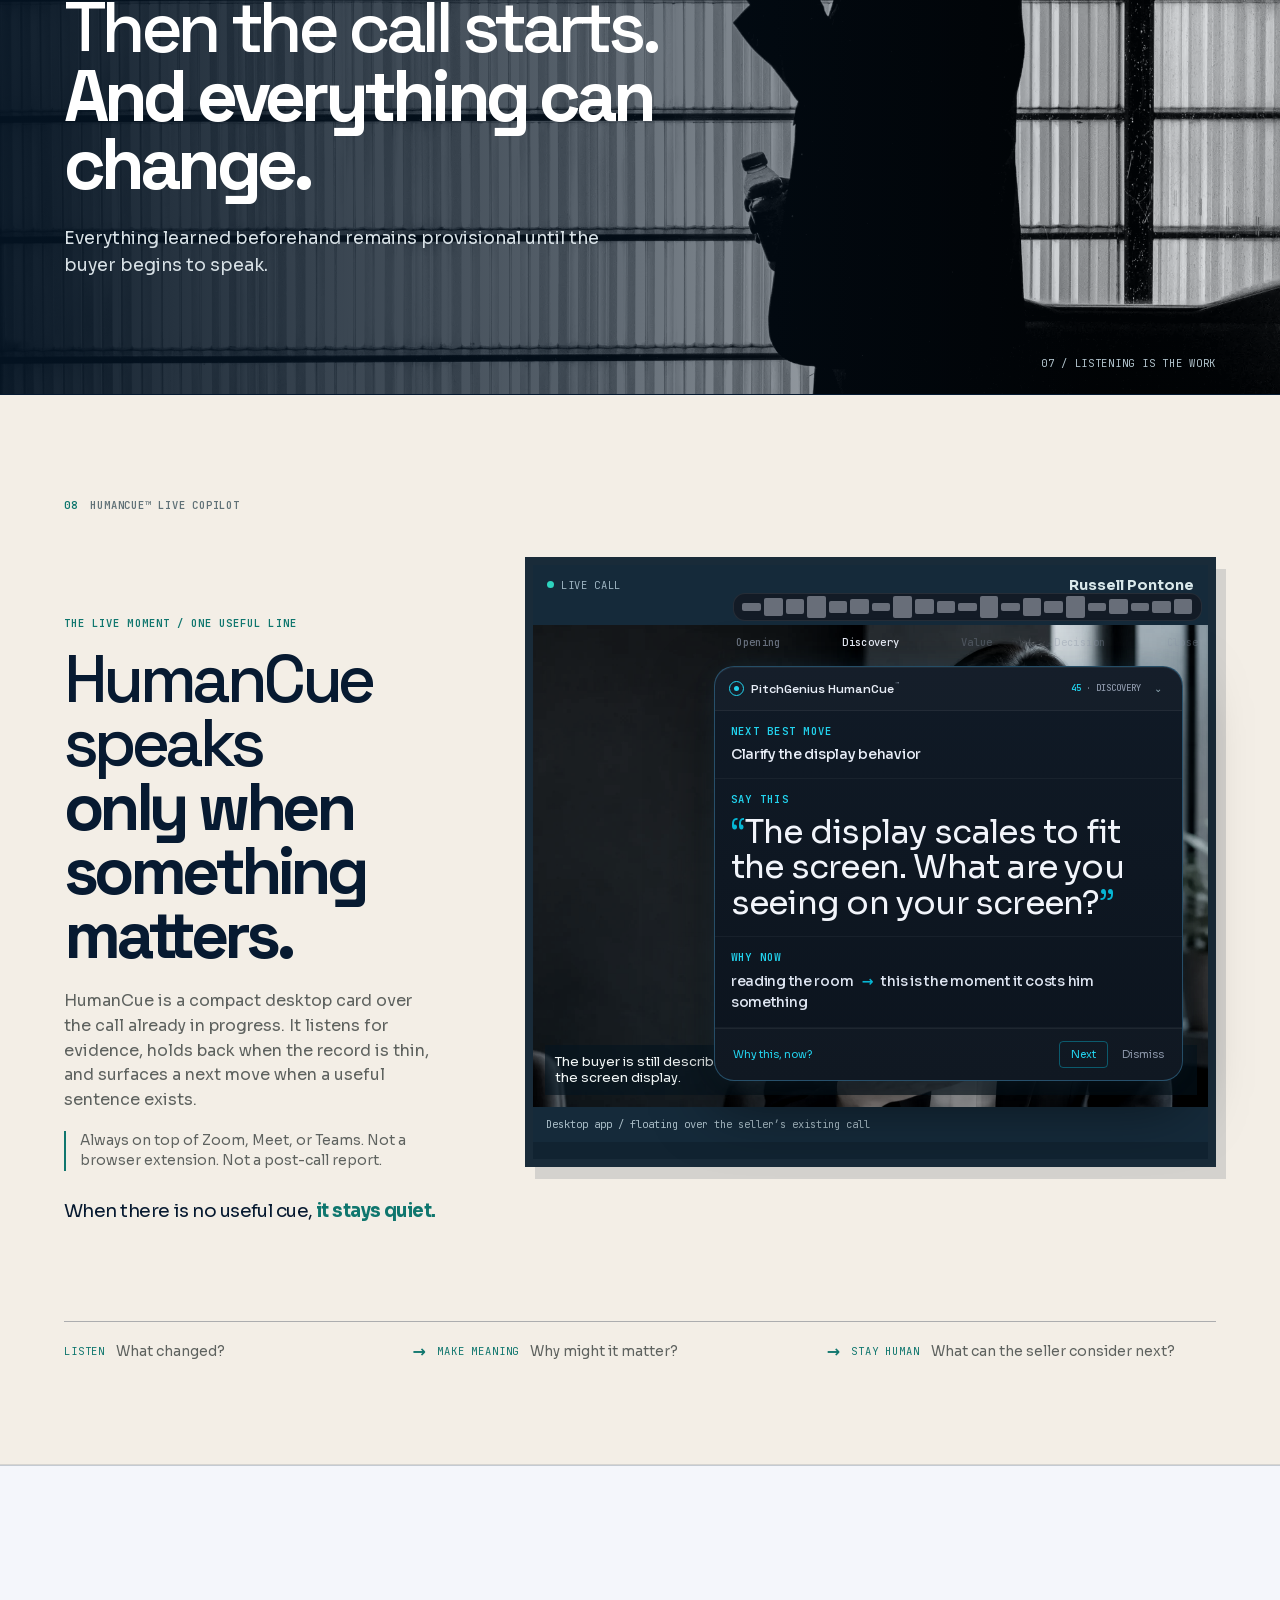
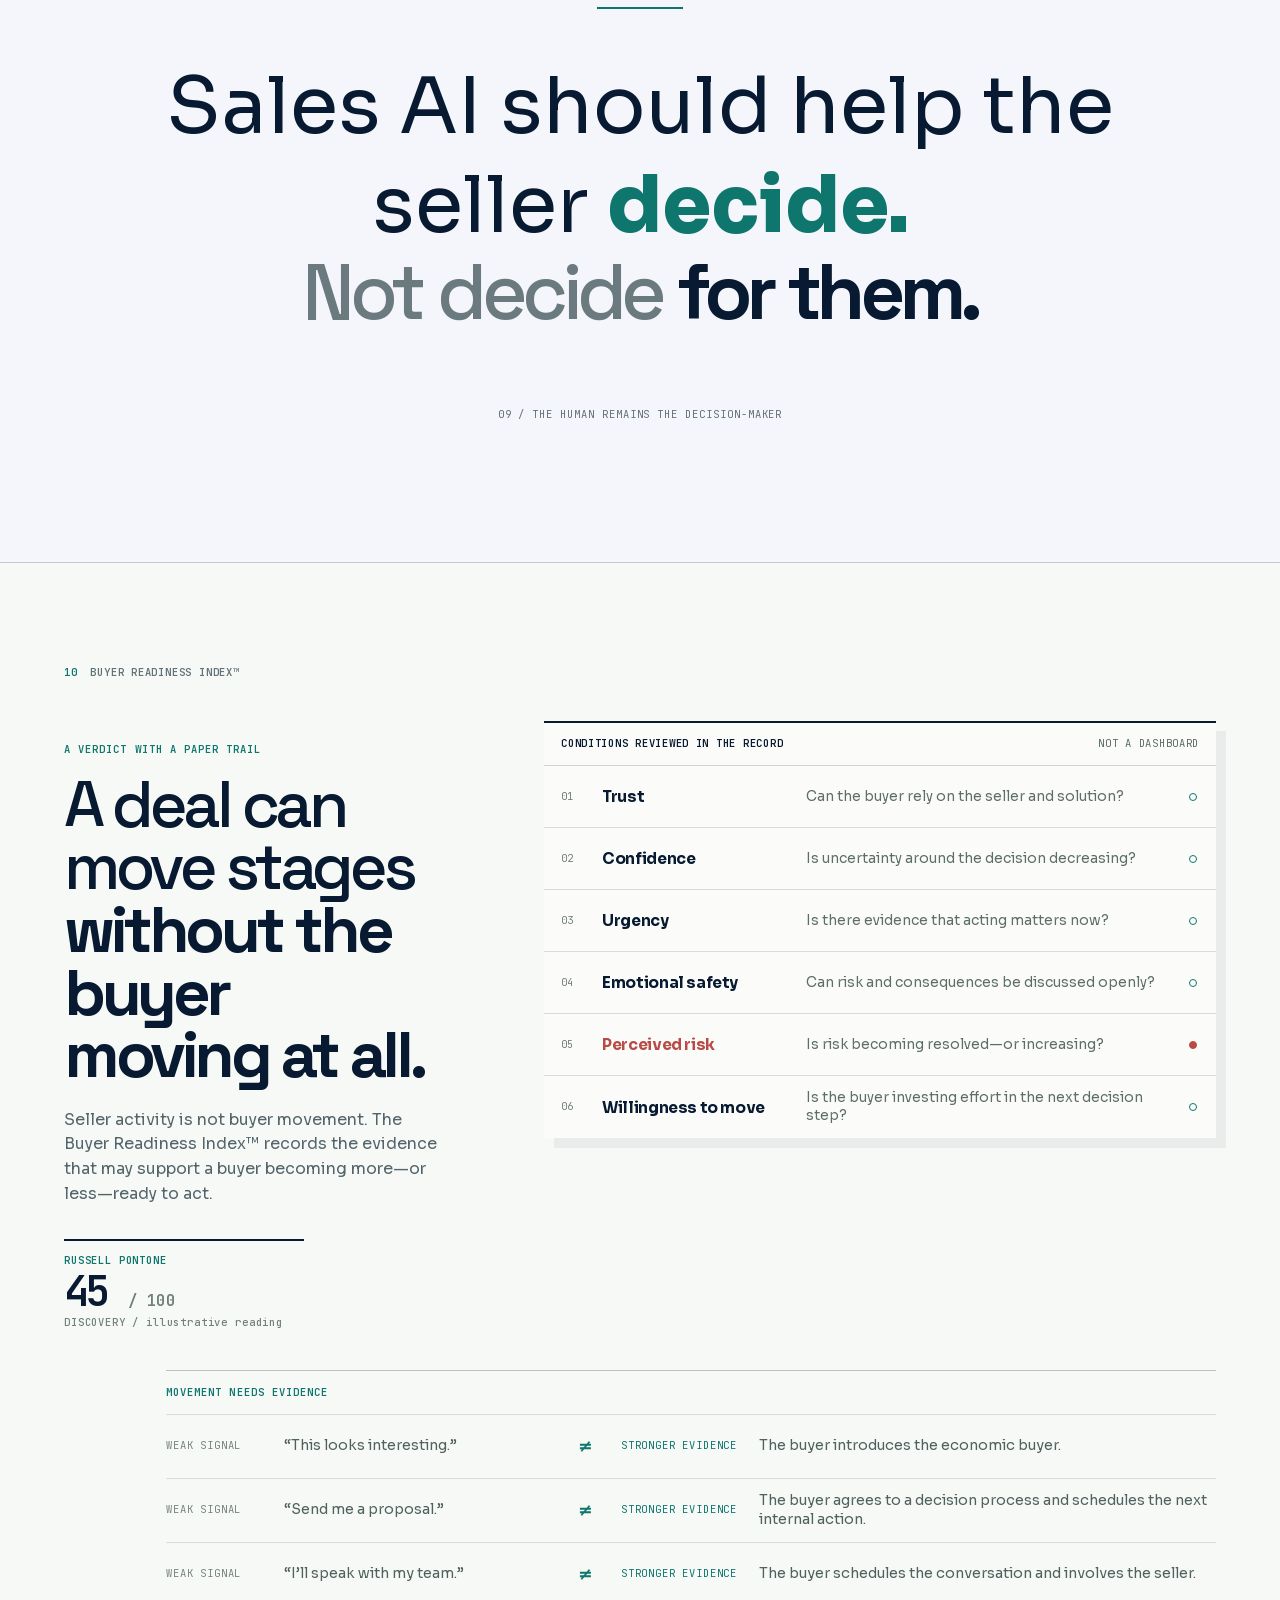
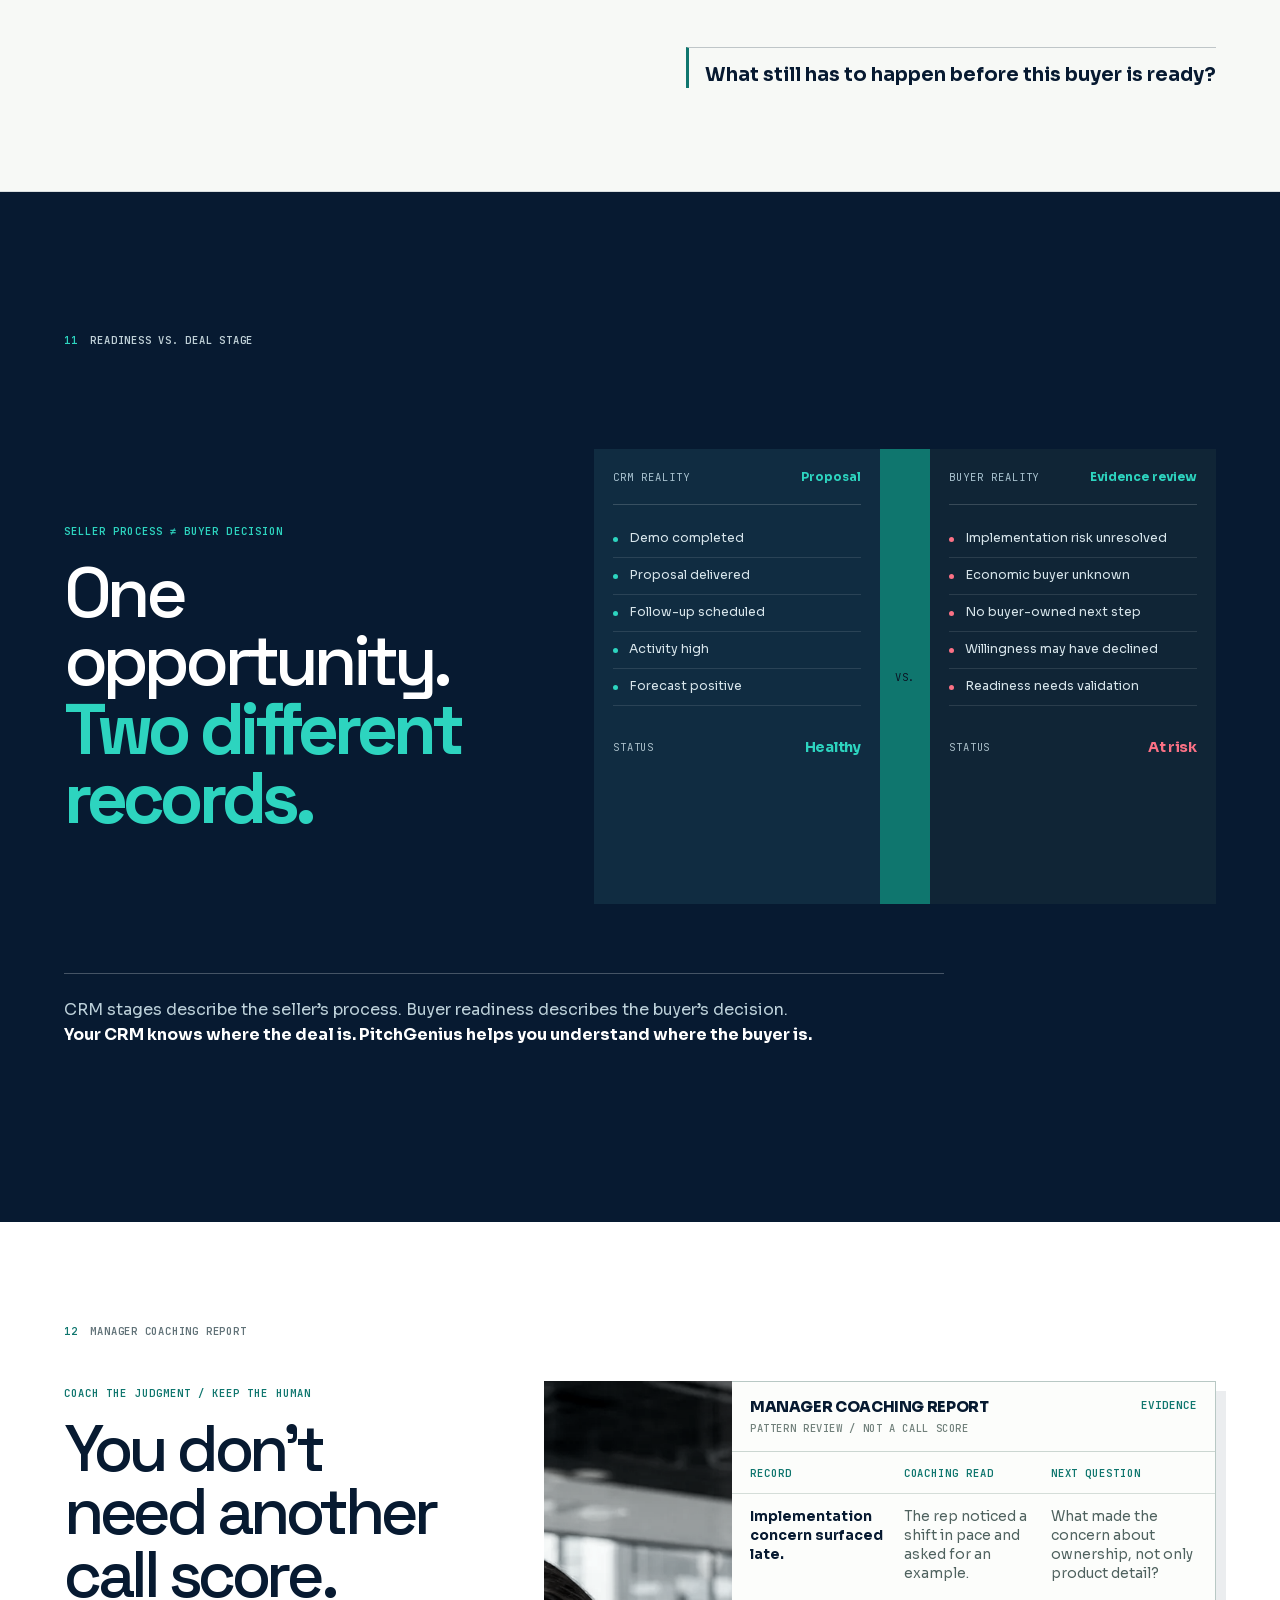
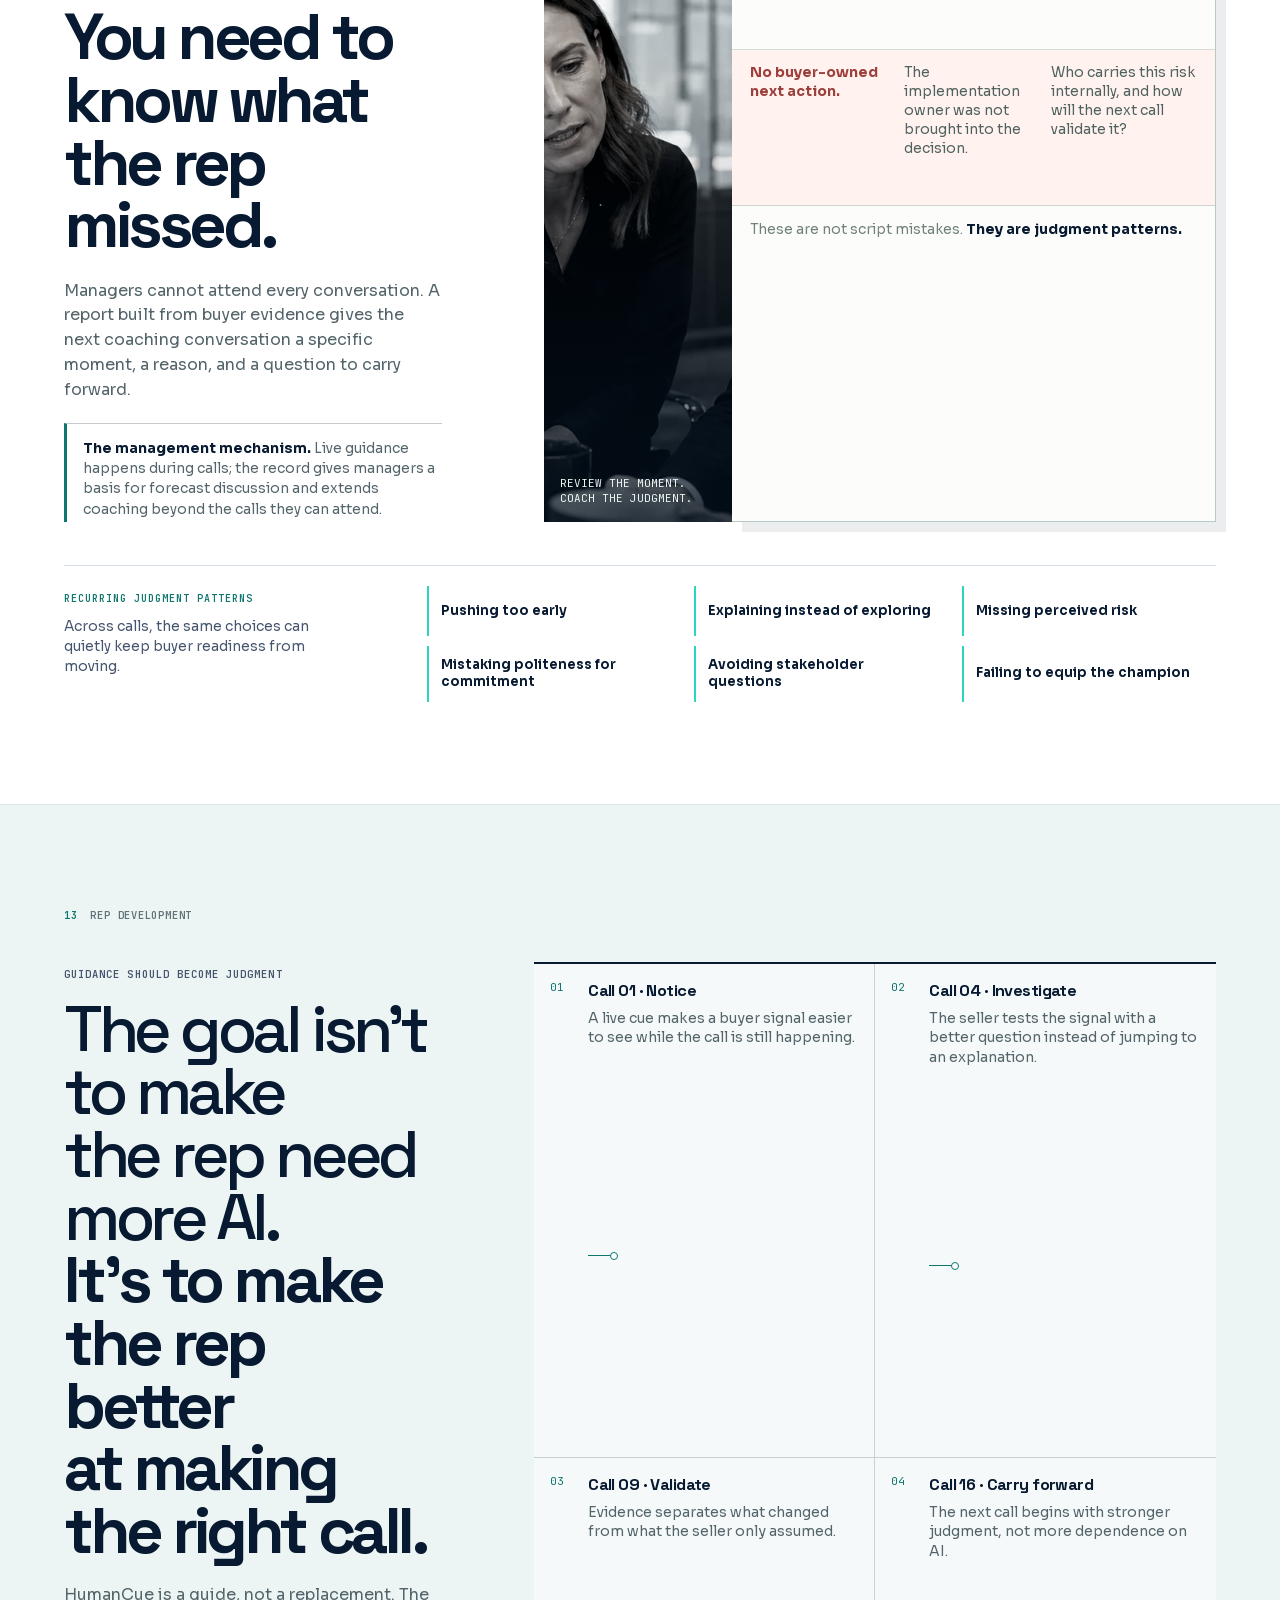
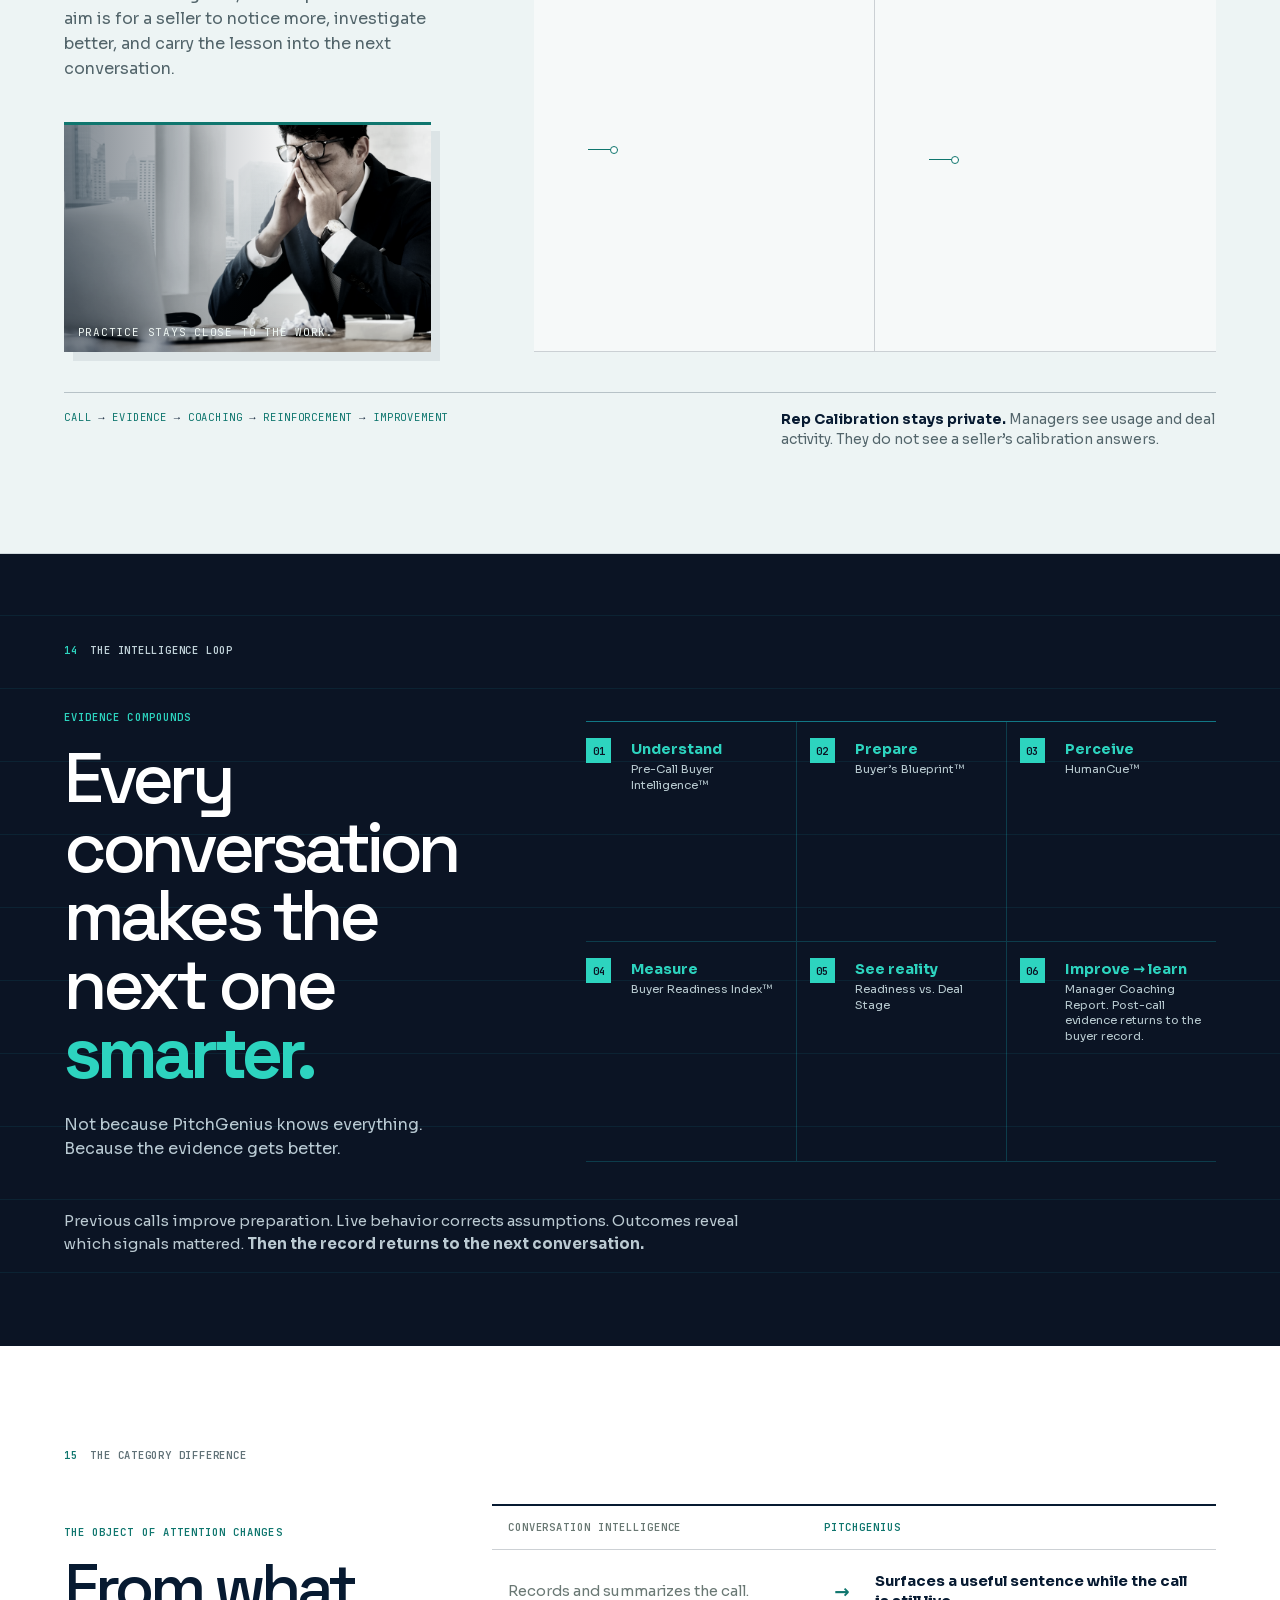
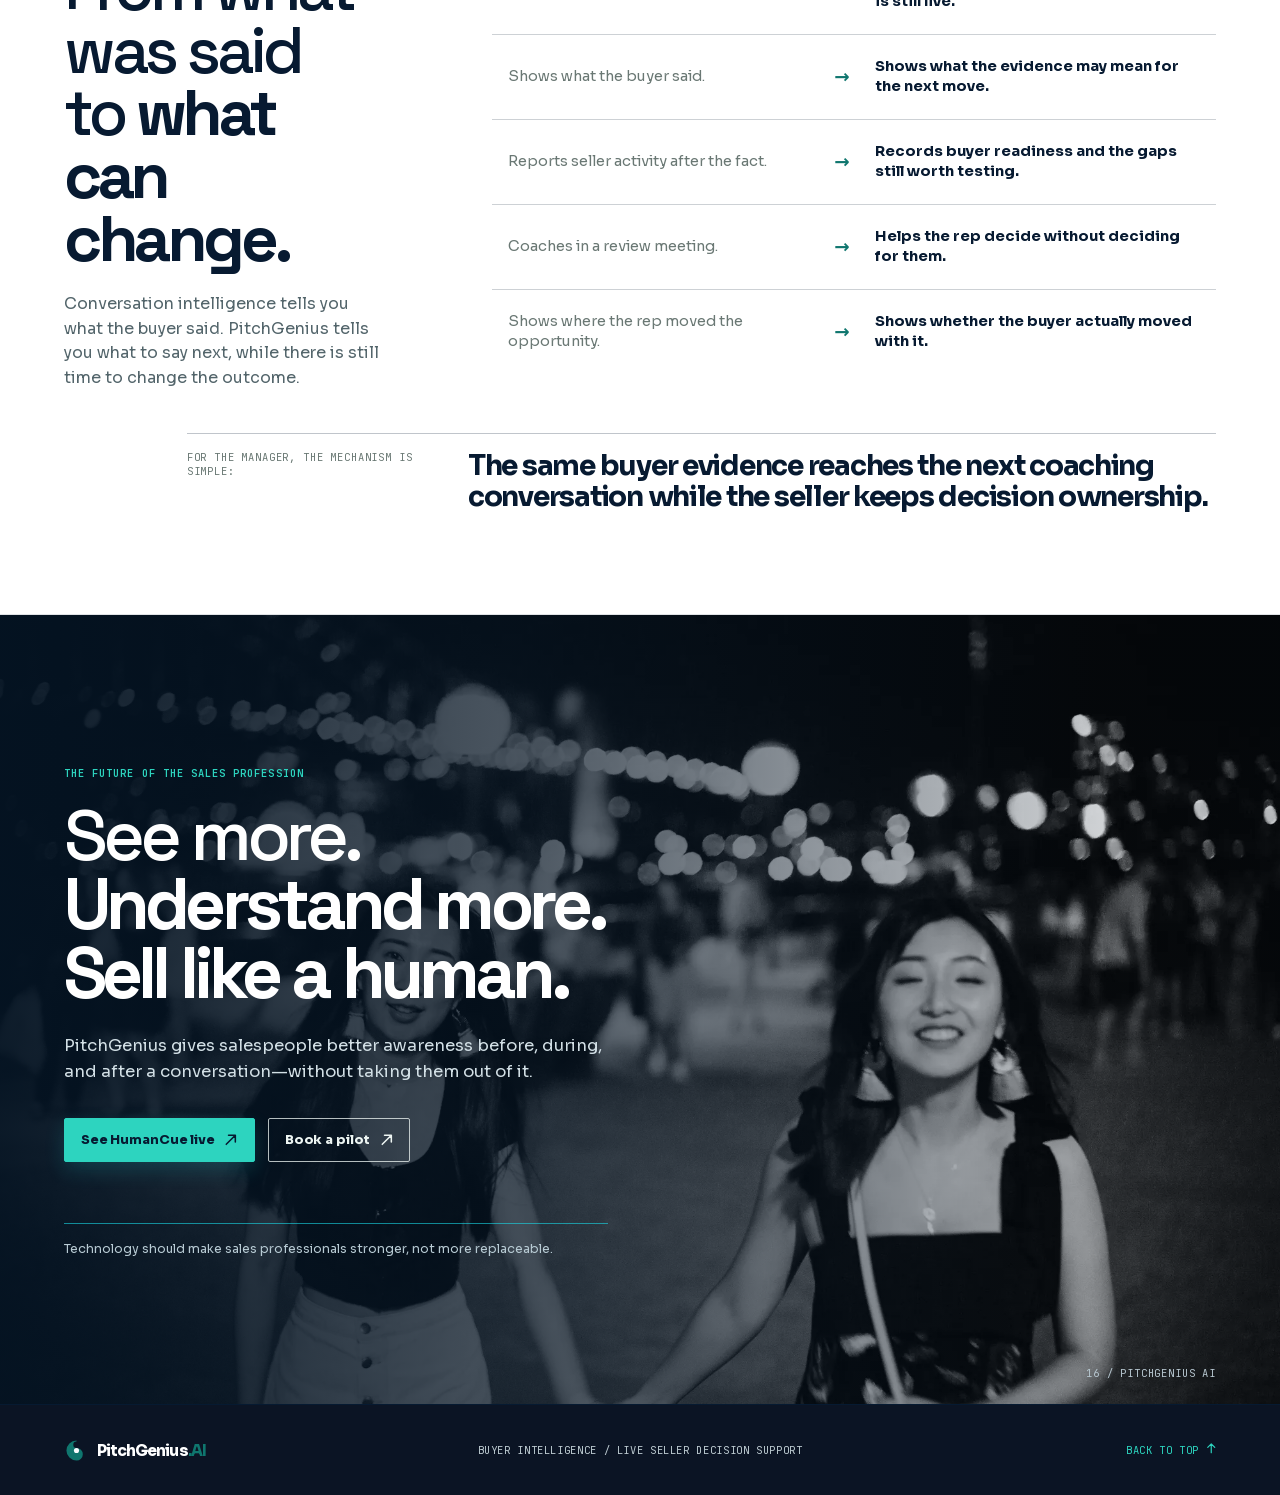
==== commit 79969495: "Rebuild G H I with canonical HumanCue v2" ====
--- a/variant-h/site/index.html
+++ b/variant-h/site/index.html
@@ -10,6 +10,7 @@
   <link rel="stylesheet" href="styles.css" />
   <link rel="stylesheet" href="h-theme.css" />
   <link rel="stylesheet" href="source-design.css" />
+  <link rel="stylesheet" href="mockup-quality.css" />
   <noscript><style>[data-reveal]{opacity:1!important;transform:none!important}</style></noscript>
 </head>
 <body class="variant-h">
@@ -53,7 +54,7 @@
         <p class="eyebrow"><span class="eyebrow__dot"></span> Decision ledger / live buyer evidence</p>
         <h1><span class="hero__line">Your buyer<span class="h-mobile-break"><br /></span> is telling you,</span><span class="hero__line hero__line--em">more than<span class="h-mobile-break"><br /></span> they’re<span class="h-mobile-break"><br /></span> saying.</span></h1>
         <img class="hero__ink" src="assets/h-ledger.svg" width="360" height="92" alt="" aria-hidden="true" />
-        <p class="hero__lede">A living evidence ledger separates what was observed, what may be true, and what the next conversation still needs to reveal.</p>
+        <p class="hero__lede">What is observed—and what remains unproven?</p>
         <div class="hero__actions">
           <a class="button button--cyan" href="#humancue">See HumanCue live <svg class="icon icon--arrow" viewBox="0 0 12 12" aria-hidden="true"><path d="M2 10 10 2M4 2h6v6"/></svg></a>
           <a class="text-action" href="#system">Follow the system <svg class="icon icon--down" viewBox="0 0 12 12" aria-hidden="true"><path d="M6 1v10M2 7l4 4 4-4"/></svg></a>
@@ -96,7 +97,7 @@
       <div class="chapter-label" data-reveal><span>02</span><p>The invisible problem</p></div>
       <div class="problem__statement" data-reveal>
         <p class="eyebrow eyebrow--cyan">THE PART YOUR CRM CAN’T SEE</p>
-        <h2>The record can be calm.<br><em>The decision can leave a trace.</em></h2>
+        <h2>The deal changes<br><em>before the pipeline does.</em></h2>
         <p>The stage can stay the same. The meeting can stay on the calendar. The forecast can still look healthy. And a buyer can be reconsidering the decision underneath all of it.</p>
         <p class="problem__close">PitchGenius was built for that interval.</p>
       </div>
@@ -130,7 +131,7 @@
       <div class="chapter-label chapter-label--light" data-reveal><span>03</span><p>What the system observes</p></div>
       <div class="evidence__intro" data-reveal>
         <p class="eyebrow eyebrow--cyan">NOT MIND READING</p>
-        <h2>Words are one part<br>of the <em>decision field.</em></h2>
+        <h2>What the buyer says<br>is only part of what<br><em>they’re telling you.</em></h2>
         <p>PitchGenius brings together evidence surrounding the buyer, conversation, and deal to understand what may be changing beneath the literal words.</p>
       </div>
       <div class="evidence-orbit" data-reveal style="--reveal-delay:.12s" role="group" aria-label="Evidence sources surrounding the buyer">
@@ -150,7 +151,7 @@
       <div class="chapter-label" data-reveal><span>04</span><p>The unified platform</p></div>
       <div class="h-system__lede" data-reveal>
         <p class="eyebrow">ONE RECORD / SIX READS</p>
-        <h2>Preparation is useful<br>when it can <em>change.</em></h2>
+        <h2>One buyer.<br>One evolving <em>intelligence layer.</em></h2>
         <p>PitchGenius keeps one buyer record moving from context to live evidence, then back into the next conversation. Each pass leaves a clearer question behind.</p>
       </div>
       <ol class="h-register" aria-label="The six passes through a PitchGenius buyer record">
@@ -172,7 +173,7 @@
       <div class="chapter-label" data-reveal><span>05</span><p>Pre-Call Buyer Intelligence™</p></div>
       <div class="precall__intro" data-reveal>
         <p class="eyebrow eyebrow--cyan">UNDERSTAND THE PERSON, NOT JUST THE ACCOUNT</p>
-        <h2>Enter the call with<br><em>the evidence arranged.</em></h2>
+        <h2>Walk into the call knowing<br><em>more than the account.</em></h2>
         <p>Traditional preparation tells a seller what company they are calling. PitchGenius helps separate direct evidence from useful hypotheses and open questions about this particular buyer.</p>
       </div>
       <div class="evidence-ledger" data-reveal style="--reveal-delay:.08s">
@@ -191,22 +192,19 @@
       <div class="chapter-label" data-reveal><span>06</span><p>Buyer’s Blueprint™</p></div>
       <div class="h-blueprint__heading" data-reveal>
         <p class="eyebrow">A WORKING HYPOTHESIS</p>
-        <h2>Prepare around<br>the <em>person.</em></h2>
+        <h2>Stop running the same call<br><em>with every buyer.</em></h2>
         <p>The Buyer Blueprint gives a seller something more useful than a script: a view of how this buyer may decide, what may create trust, and what the next call still needs to prove.</p>
         <p class="h-blueprint__note"><span>PRIVATE BY DESIGN</span> Rep Calibration answers are private. Managers see usage and deal activity; they do not see a seller’s answers.</p>
       </div>
       <article class="h-blueprint-sheet" data-reveal style="--reveal-delay:.1s" aria-label="Example Buyer Blueprint fields">
         <header><span>BUYER BLUEPRINT™ / WORKING RECORD</span><span>update in the room</span></header>
-        <div class="h-blueprint-sheet__identity">
-          <div><small>ARCHETYPE</small><strong>Strategic Visionary</strong></div>
-          <div><small>PERSONALITY READ</small><strong>DOCI <b>|</b> D <b>|</b> S3 <b>|</b> C60</strong></div>
-          <div><small>DECISION PATTERN</small><strong>Fast <b>•</b> results-focused</strong></div>
-          <div><small>SOCIAL STYLE</small><strong>Driver</strong></div>
-        </div>
         <div class="h-blueprint-sheet__columns">
-          <section><span class="h-blueprint-sheet__mark">01</span><div><h3>Trust Triggers™</h3><p>The three things that make this specific buyer trust you.</p></div></section>
-          <section><span class="h-blueprint-sheet__mark">02</span><div><h3>Resistance Signals™</h3><p>The two or three things that make this specific buyer shut down.</p></div></section>
-          <section class="h-blueprint-sheet__objection"><span class="h-blueprint-sheet__mark">03</span><div><h3>Likely objection</h3><p>State the likely objection as a sentence, not a category.</p></div></section>
+          <section><span class="h-blueprint-sheet__mark">01</span><div><h3>The objective</h3><p>What must change by the end of this conversation?</p></div></section>
+          <section><span class="h-blueprint-sheet__mark">02</span><div><h3>The readiness hypothesis</h3><p>Where does the buyer appear to be in the decision?</p></div></section>
+          <section><span class="h-blueprint-sheet__mark">03</span><div><h3>Trust triggers</h3><p>What appears most likely to create confidence?</p></div></section>
+          <section><span class="h-blueprint-sheet__mark">04</span><div><h3>Questions</h3><p>What still needs to be understood before the next step?</p></div></section>
+          <section><span class="h-blueprint-sheet__mark">05</span><div><h3>Risk</h3><p>What could prevent movement, and how will the seller test it?</p></div></section>
+          <section class="h-blueprint-sheet__objection"><span class="h-blueprint-sheet__mark">06</span><div><h3>Approach</h3><p><strong>Explore</strong> before explaining. Clarify risk. Validate the next step.</p></div></section>
         </div>
         <footer><span>Known → likely → unknown</span><strong>The buyer determines the strategy.</strong></footer>
       </article>
@@ -219,7 +217,7 @@
       <div class="cue-transition__shade"></div>
       <div class="cue-transition__content" data-reveal>
         <p class="eyebrow eyebrow--cyan">HUMANCUE™ / THE LIVE MOMENT</p>
-        <h2>The call begins.<br><em>The ledger meets the room.</em></h2>
+        <h2>Then the call starts.<br><em>And everything can change.</em></h2>
         <p>Everything learned beforehand remains provisional until the buyer begins to speak.</p>
       </div>
       <p class="cue-transition__chapter">07 / Listening is the work</p>
@@ -230,7 +228,7 @@
       <div class="chapter-label" data-reveal><span>08</span><p>HumanCue™ live copilot</p></div>
       <div class="h-cue__intro" data-reveal>
         <p class="eyebrow eyebrow--cyan">THE LIVE MOMENT / ONE USEFUL LINE</p>
-        <h2>Help the seller<br><em>stay in the room.</em></h2>
+        <h2>HumanCue speaks<br><em>only when something matters.</em></h2>
         <p>HumanCue is a compact desktop card over the call already in progress. It listens for evidence, holds back when the record is thin, and surfaces a next move when a useful sentence exists.</p>
         <p class="h-cue__desktop-note">Always on top of Zoom, Meet, or Teams. Not a browser extension. Not a post-call report.</p>
         <p class="h-cue__quiet">When there is no useful cue, <strong>it stays quiet.</strong></p>
@@ -238,33 +236,27 @@
       <div class="h-live-stage" data-reveal style="--reveal-delay:.12s" role="group" aria-label="A live sales conversation with the canonical HumanCue card">
         <figure class="h-call-window">
           <header><span><i></i> LIVE CALL</span><strong>Russell Pontone</strong><small>DISCOVERY</small></header>
-          <div class="h-call-window__image"><img src="assets/f-meeting-buyer.webp" width="1672" height="941" loading="eager" decoding="async" alt="A buyer in a remote discovery conversation" /><span>The buyer speaks.<br>The seller stays present.</span></div>
+          <div class="h-call-window__image"><img src="assets/f-meeting-buyer.webp" width="1672" height="941" loading="eager" decoding="async" alt="A buyer in a remote discovery conversation" /><span>The buyer is still describing<br>the screen display.</span></div>
           <figcaption>Desktop app / floating over the seller’s existing call</figcaption>
         </figure>
         <div class="h-cue-readout">
           <div class="h-cue-wave" aria-hidden="true"><i></i><i></i><i></i><i></i><i></i><i></i><i></i><i></i><i></i><i></i><i></i><i></i><i></i><i></i><i></i><i></i><i></i><i></i><i></i><i></i><i></i></div>
           <ol class="h-stage-row" aria-label="HumanCue stage row"><li>Opening</li><li class="is-current">Discovery</li><li>Value</li><li>Decision</li><li>Close</li></ol>
-          <article class="live-card h-live-card" aria-label="HumanCue live recommendation">
-            <header class="live-card__head"><span class="live-card__brand"><i></i> HumanCue<sup>™</sup></span><span class="live-card__state">Listening</span><span class="live-card__context">Readiness <b>45</b> · DISCOVERY</span><button class="live-card__fold" type="button" data-detail-toggle aria-expanded="false" aria-controls="humancue-context" aria-label="Show HumanCue context"><span></span></button></header>
-            <div class="live-card__readout" aria-label="Example buyer readiness readout">
-              <div class="live-card__readout-top"><span>BUYER READINESS</span><b>45 / 100 · not sold yet</b></div>
-              <div class="live-card__stages"><span>Opening</span><span class="is-current">Discovery</span><span>Value</span><span>Decision</span><span>Close</span></div>
-              <div class="live-card__signals">
-                <span><b>Trust</b><i><em style="width:46%"></em></i><strong>46</strong></span>
-                <span><b>Urgency</b><i><em style="width:30%"></em></i><strong>30</strong></span>
-                <span><b>Feels safe</b><i><em style="width:58%"></em></i><strong>58</strong></span>
-                <span><b>Willingness to move</b><i><em style="width:52%"></em></i><strong>52</strong></span>
+          <article class="live-card h-live-card pg-hc-card" aria-label="HumanCue live buyer-state support panel">
+            <header class="pg-hc-top">
+            <div class="pg-hc-brand"><i class="pg-hc-mark" aria-hidden="true"></i><strong>PitchGenius HumanCue<sup>™</sup></strong><span class="pg-hc-state live-card__state">Listening</span></div>
+            <div class="pg-hc-context"><span class="pg-hc-readout"><b>45</b> · DISCOVERY</span><button class="pg-hc-fold" type="button" data-detail-toggle aria-expanded="false" aria-controls="humancue-context" aria-label="Show HumanCue context">⌄</button></div>
+            </header>
+            <div class="pg-hc-main">
+              <div class="live-card__blocks pg-hc-cues h-live-card__body" data-cue-current>
+                <section class="pg-hc-next"><h3>NEXT BEST MOVE</h3><p>Clarify the display behavior</p><small>Evidence: the buyer is still describing the screen display.</small></section>
+                <section class="pg-hc-say"><h3>SAY THIS</h3><p class="live-card__quote">The display scales to fit the screen. What are you seeing on your screen?</p></section>
+                <section class="pg-hc-why"><h3>WHY NOW</h3><p>reading the room <b aria-hidden="true">→</b> this is the moment it costs him something</p></section>
               </div>
             </div>
-            <div class="live-card__signal-note"><span>BUYER SIGNAL</span><p>Buyer is still describing the screen display.</p></div>
-            <div class="h-live-card__body">
-              <section><h3>Next best move</h3><p>Clarify the display behavior.</p></section>
-              <section><h3>Say this</h3><p class="live-card__quote">“The display scales to fit the screen. What are you seeing on your screen?”</p></section>
-              <section><h3>Why now</h3><p>The buyer is describing the screen, not the outcome. Resolve the observation before moving to value.</p></section>
-            </div>
-            <div class="live-card__detail" id="humancue-context" hidden data-detail-panel><dl><div><dt>Trust</dt><dd>not measured</dd></div><div><dt>Willingness</dt><dd>not measured</dd></div><div><dt>Reached</dt><dd>Discovery</dd></div></dl></div>
-            <footer><button class="live-card__why" type="button" data-detail-toggle aria-expanded="false" aria-controls="humancue-context">Why this, now?</button><div><button class="live-card__next" type="button" data-live-next>Next</button><button class="live-card__dismiss" type="button" data-live-dismiss>Dismiss</button></div></footer>
-            <div class="live-card__status" hidden data-live-status aria-live="polite"><p>HumanCue stays quiet until there is a useful, evidenced next move.</p><button type="button" data-live-restore>Bring the cue back</button></div>
+            <footer class="pg-hc-actions"><button class="live-card__why" type="button" data-detail-toggle aria-expanded="false" aria-controls="humancue-context">Why this, now?</button><div class="live-card__actions"><button class="live-card__next" type="button" data-live-next>Next</button><button class="live-card__dismiss" type="button" data-live-dismiss>Dismiss</button></div></footer>
+            <div class="live-card__detail pg-hc-detail" id="humancue-context" hidden data-detail-panel><dl><div><dt>Trust</dt><dd>not measured</dd></div><div><dt>Willingness</dt><dd>not measured</dd></div><div><dt>Reached</dt><dd>Discovery</dd></div></dl></div>
+            <div class="live-card__status pg-hc-status" hidden data-live-status aria-live="polite"><p>HumanCue stays quiet until there is a useful, evidenced next move.</p><button type="button" data-live-restore>Bring the cue back</button></div>
           </article>
         </div>
       </div>
@@ -284,9 +276,9 @@
       <div class="chapter-label" data-reveal><span>10</span><p>Buyer Readiness Index™</p></div>
       <div class="h-readiness__heading" data-reveal>
         <p class="eyebrow eyebrow--cyan">A VERDICT WITH A PAPER TRAIL</p>
-        <h2>Readiness is a record<br>of <em>what the evidence supports.</em></h2>
+        <h2>A deal can move stages<br><em>without the buyer moving at all.</em></h2>
         <p>Seller activity is not buyer movement. The Buyer Readiness Index™ records the evidence that may support a buyer becoming more—or less—ready to act.</p>
-        <div class="h-readiness__stamp"><span>RUSSELL PONTONE</span><strong>45 <small>/ 100</small></strong><em>DISCOVERY / real reading</em></div>
+        <div class="h-readiness__stamp"><span>RUSSELL PONTONE</span><strong>45 <small>/ 100</small></strong><em>DISCOVERY / illustrative reading</em></div>
       </div>
       <div class="h-readiness-register" data-reveal style="--reveal-delay:.08s">
         <header><span>CONDITIONS REVIEWED IN THE RECORD</span><span>not a dashboard</span></header>
@@ -325,7 +317,7 @@
       <div class="chapter-label" data-reveal><span>12</span><p>Manager Coaching Report</p></div>
       <div class="h-coaching__heading" data-reveal>
         <p class="eyebrow eyebrow--cyan">COACH THE JUDGMENT / KEEP THE HUMAN</p>
-        <h2>Make the missed<br>moment <em>coachable.</em></h2>
+        <h2>You don’t need another call score.<br><em>You need to know what the rep missed.</em></h2>
         <p>Managers cannot attend every conversation. A report built from buyer evidence gives the next coaching conversation a specific moment, a reason, and a question to carry forward.</p>
         <p class="h-coaching__mechanism"><b>The management mechanism.</b> Live guidance happens during calls; the record gives managers a basis for forecast discussion and extends coaching beyond the calls they can attend.</p>
       </div>
@@ -333,17 +325,21 @@
         <figure><img src="assets/f-manager-coaching.webp" width="1672" height="941" loading="eager" decoding="async" alt="A manager reviewing conversation evidence with a seller" /><figcaption>Review the moment.<br>Coach the judgment.</figcaption></figure>
         <article class="h-coaching-report"><header><div><span>MANAGER COACHING REPORT</span><strong>pattern review / not a call score</strong></div><b>EVIDENCE</b></header><div class="h-coaching-report__columns"><span>RECORD</span><span>COACHING READ</span><span>NEXT QUESTION</span></div><div class="h-coaching-report__row"><strong>Implementation concern surfaced late.</strong><p>The rep noticed a shift in pace and asked for an example.</p><p>What made the concern about ownership, not only product detail?</p></div><div class="h-coaching-report__row is-risk"><strong>No buyer-owned next action.</strong><p>The implementation owner was not brought into the decision.</p><p>Who carries this risk internally, and how will the next call validate it?</p></div><footer>These are not script mistakes. <strong>They are judgment patterns.</strong></footer></article>
       </div>
+      <div class="coaching-patterns" data-reveal style="--reveal-delay:.16s" aria-label="Recurring seller judgment patterns">
+        <div class="coaching-patterns__intro"><span>RECURRING JUDGMENT PATTERNS</span><p>Across calls, the same choices can quietly keep buyer readiness from moving.</p></div>
+        <ul><li>Pushing too early</li><li>Explaining instead of exploring</li><li>Missing perceived risk</li><li>Mistaking politeness for commitment</li><li>Avoiding stakeholder questions</li><li>Failing to equip the champion</li></ul>
+      </div>
     </section>
 
     <!-- 13 / Rep development -->
     <section class="development chapter chapter--pale h-development" id="development" data-section="development">
       <div class="chapter-label" data-reveal><span>13</span><p>Rep development</p></div>
-      <div class="h-development__heading" data-reveal><p class="eyebrow">GUIDANCE SHOULD BECOME JUDGMENT</p><h2>Better calls<br>stay with the <em>seller.</em></h2><p>HumanCue is a guide, not a replacement. The aim is for a seller to notice more, investigate better, and carry the lesson into the next conversation.</p></div>
+      <div class="h-development__heading" data-reveal><p class="eyebrow">GUIDANCE SHOULD BECOME JUDGMENT</p><h2>The goal isn’t to make<br>the rep need more AI.<br><em>It’s to make the rep better<br>at making the right call.</em></h2><p>HumanCue is a guide, not a replacement. The aim is for a seller to notice more, investigate better, and carry the lesson into the next conversation.</p></div>
       <div class="h-development__cards" data-reveal style="--reveal-delay:.08s">
-        <article><span>01</span><div><h3>Notice</h3><p>A live cue makes a buyer signal easier to see while the call is still happening.</p></div><i aria-hidden="true"></i></article>
-        <article><span>02</span><div><h3>Investigate</h3><p>The seller tests the signal with a better question instead of jumping to an explanation.</p></div><i aria-hidden="true"></i></article>
-        <article><span>03</span><div><h3>Validate</h3><p>Evidence separates what changed from what the seller only assumed.</p></div><i aria-hidden="true"></i></article>
-        <article><span>04</span><div><h3>Carry forward</h3><p>The next call begins with stronger judgment, not more dependence on AI.</p></div><i aria-hidden="true"></i></article>
+        <article><span>01</span><div><h3>Call 01 · Notice</h3><p>A live cue makes a buyer signal easier to see while the call is still happening.</p></div><i aria-hidden="true"></i></article>
+        <article><span>02</span><div><h3>Call 04 · Investigate</h3><p>The seller tests the signal with a better question instead of jumping to an explanation.</p></div><i aria-hidden="true"></i></article>
+        <article><span>03</span><div><h3>Call 09 · Validate</h3><p>Evidence separates what changed from what the seller only assumed.</p></div><i aria-hidden="true"></i></article>
+        <article><span>04</span><div><h3>Call 16 · Carry forward</h3><p>The next call begins with stronger judgment, not more dependence on AI.</p></div><i aria-hidden="true"></i></article>
       </div>
       <figure class="h-development__portrait" data-reveal style="--reveal-delay:.12s"><img src="assets/h-rep-development.webp" width="2000" height="1335" loading="eager" decoding="async" alt="A seller pausing at a laptop to reflect on a difficult buyer decision" /><figcaption>Practice stays close to the work.</figcaption></figure>
       <div class="h-development__footer" data-reveal><p><span>CALL</span> → <span>EVIDENCE</span> → <span>COACHING</span> → <span>REINFORCEMENT</span> → <span>IMPROVEMENT</span></p><p><strong>Rep Calibration stays private.</strong> Managers see usage and deal activity. They do not see a seller’s calibration answers.</p></div>
@@ -352,9 +348,9 @@
     <!-- 14 / Intelligence loop -->
     <section class="intelligence-loop chapter chapter--dark" id="loop" data-section="loop">
       <div class="chapter-label chapter-label--light" data-reveal><span>14</span><p>The intelligence loop</p></div>
-      <div class="intelligence-loop__heading" data-reveal><p class="eyebrow eyebrow--cyan">EVIDENCE COMPOUNDS</p><h2>Every conversation adds <br>another line to the <em>record.</em></h2><p>Not because PitchGenius knows everything. Because the evidence gets better.</p></div>
+      <div class="intelligence-loop__heading" data-reveal><p class="eyebrow eyebrow--cyan">EVIDENCE COMPOUNDS</p><h2>Every conversation<br>makes the next one <em>smarter.</em></h2><p>Not because PitchGenius knows everything. Because the evidence gets better.</p></div>
       <div class="loop-diagram" data-reveal style="--reveal-delay:.1s" role="group" aria-label="A circular loop showing the six PitchGenius stages">
-        <svg viewBox="0 0 720 500" role="img" aria-labelledby="loop-title loop-desc"><title id="loop-title">The PitchGenius intelligence loop</title><desc id="loop-desc">Understand, prepare, perceive, measure, see reality, improve, then return to understand.</desc><defs><marker id="loop-arrow" markerWidth="8" markerHeight="8" refX="7" refY="4" orient="auto"><path d="M0,0 L8,4 L0,8 Z" fill="currentColor"/></marker></defs><path class="loop-trace" pathLength="1" d="M161 293C75 148 194 58 341 69c158 12 281 161 187 305-80 122-277 106-349 10-45-61-29-157 38-193 61-33 140-16 180 39 44 61 14 145-48 162" fill="none" stroke="currentColor" stroke-width="2" marker-end="url(#loop-arrow)"/><path class="loop-direction-arrow" d="M512 149 498 143 505 136Z" aria-hidden="true"/><g class="loop-node loop-node--a"><circle cx="166" cy="292" r="8"/><text x="97" y="326">01</text><text x="97" y="348">UNDERSTAND</text><text x="97" y="370">Pre-Call Intelligence™</text></g><g class="loop-node loop-node--b"><circle cx="234" cy="110" r="8"/><text x="177" y="80">02</text><text x="177" y="102">PREPARE</text><text x="177" y="124">Buyer’s Blueprint™</text></g><g class="loop-node loop-node--c"><circle cx="437" cy="104" r="8"/><text x="461" y="72">03</text><text x="461" y="94">PERCEIVE</text><text x="461" y="116">HumanCue™</text></g><g class="loop-node loop-node--d"><circle cx="555" cy="277" r="8"/><text x="579" y="275">04</text><text x="579" y="297">MEASURE</text><text x="579" y="319">Buyer Readiness Index™</text></g><g class="loop-node loop-node--e"><circle cx="453" cy="416" r="8"/><text x="466" y="454">05</text><text x="466" y="476">SEE REALITY</text><text x="466" y="498">Readiness vs. Deal Stage</text></g><g class="loop-node loop-node--f"><circle cx="243" cy="407" r="8"/><text x="106" y="452">06</text><text x="106" y="474">IMPROVE</text><text x="106" y="496">Manager Coaching Report</text></g></svg>
+        <svg viewBox="0 0 720 500" role="img" aria-labelledby="loop-title loop-desc"><title id="loop-title">The PitchGenius intelligence loop</title><desc id="loop-desc">Understand, prepare, perceive, measure, see reality, improve, then return to understand.</desc><defs><marker id="loop-arrow" markerWidth="8" markerHeight="8" refX="7" refY="4" orient="auto"><path d="M0,0 L8,4 L0,8 Z" fill="currentColor"/></marker></defs><path class="loop-trace" pathLength="1" d="M161 293C75 148 194 58 341 69c158 12 281 161 187 305-80 122-277 106-349 10-45-61-29-157 38-193 61-33 140-16 180 39 44 61 14 145-48 162" fill="none" stroke="currentColor" stroke-width="2" marker-end="url(#loop-arrow)"/><path class="loop-direction-arrow" d="M512 149 498 143 505 136Z" aria-hidden="true"/><g class="loop-node loop-node--a"><circle cx="166" cy="292" r="8"/><text x="97" y="326">01</text><text x="97" y="348">UNDERSTAND</text><text x="97" y="370">Pre-Call Buyer Intelligence™</text></g><g class="loop-node loop-node--b"><circle cx="234" cy="110" r="8"/><text x="177" y="80">02</text><text x="177" y="102">PREPARE</text><text x="177" y="124">Buyer’s Blueprint™</text></g><g class="loop-node loop-node--c"><circle cx="437" cy="104" r="8"/><text x="461" y="72">03</text><text x="461" y="94">PERCEIVE</text><text x="461" y="116">HumanCue™</text></g><g class="loop-node loop-node--d"><circle cx="555" cy="277" r="8"/><text x="579" y="275">04</text><text x="579" y="297">MEASURE</text><text x="579" y="319">Buyer Readiness Index™</text></g><g class="loop-node loop-node--e"><circle cx="453" cy="416" r="8"/><text x="466" y="454">05</text><text x="466" y="476">SEE REALITY</text><text x="466" y="498">Readiness vs. Deal Stage</text></g><g class="loop-node loop-node--f"><circle cx="243" cy="407" r="8"/><text x="106" y="452">06</text><text x="106" y="474">IMPROVE</text><text x="106" y="496">Manager Coaching Report</text></g></svg>
         <div class="loop-diagram__center"><span>ONE BUYER</span><b>One evolving<br>intelligence layer.</b></div>
       </div>
       <ol class="loop-mobile-flow" aria-label="The PitchGenius intelligence loop"><li><span>01</span><div><b>Understand</b><p>Pre-Call Buyer Intelligence™</p></div></li><li><span>02</span><div><b>Prepare</b><p>Buyer’s Blueprint™</p></div></li><li><span>03</span><div><b>Perceive</b><p>HumanCue™</p></div></li><li><span>04</span><div><b>Measure</b><p>Buyer Readiness Index™</p></div></li><li><span>05</span><div><b>See reality</b><p>Readiness vs. Deal Stage</p></div></li><li><span>06</span><div><b>Improve → learn</b><p>Manager Coaching Report. Post-call evidence returns to the buyer record.</p></div></li></ol>
@@ -371,6 +367,7 @@
         <article><span>Shows what the buyer said.</span><b>→</b><strong>Shows what the evidence may mean for the next move.</strong></article>
         <article><span>Reports seller activity after the fact.</span><b>→</b><strong>Records buyer readiness and the gaps still worth testing.</strong></article>
         <article><span>Coaches in a review meeting.</span><b>→</b><strong>Helps the rep decide without deciding for them.</strong></article>
+        <article><span>Shows where the rep moved the opportunity.</span><b>→</b><strong>Shows whether the buyer actually moved with it.</strong></article>
       </div>
       <div class="h-difference__closing" data-reveal><p>For the manager, the mechanism is simple:</p><strong>The same buyer evidence reaches the next coaching conversation while the seller keeps decision ownership.</strong></div>
     </section>
--- a/variant-h/site/source-design.css
+++ b/variant-h/site/source-design.css
@@ -1,209 +1,41 @@
-/* PitchGenius product design tokens — copied from the real desktop product.
-   H keeps its ruled-ledger composition; the shared product language is exact. */
+/* PitchGenius H tokens — the ledger layout remains in h-theme.css. */
 @font-face { font-family: "PG Space Grotesk"; src: url("assets/fonts/SpaceGrotesk-latin.woff2") format("woff2"); font-style: normal; font-weight: 500 700; font-display: swap; }
 @font-face { font-family: "PG Sora"; src: url("assets/fonts/Sora-latin.woff2") format("woff2"); font-style: normal; font-weight: 400 800; font-display: swap; }
 @font-face { font-family: "PG JetBrains Mono"; src: url("assets/fonts/JetBrainsMono-latin.woff2") format("woff2"); font-style: normal; font-weight: 400 600; font-display: swap; }
 
-:root {
-  --pg-paper: #ffffff; --pg-ink: #071a31; --pg-ink-soft: #45556e;
-  --pg-teal: #0d9488; --pg-teal-bright: #2dd4bf; --pg-teal-text: #0f766e;
-  --pg-indigo: #6366f1; --pg-risk: #fb7185; --pg-app-ink: #0b1424;
-  --pg-app-bg: #f4f6fb;
-}
-body.variant-h {
-  --h-ink: var(--pg-ink); --h-deep: var(--pg-app-ink); --h-paper: var(--pg-paper);
-  --h-blue: var(--pg-app-bg); --h-warm: var(--pg-app-bg);
-  --h-cyan: var(--pg-teal-bright); --h-cyan-deep: var(--pg-teal-text);
-  --h-line: #d6dee8; --h-muted: var(--pg-ink-soft); --h-risk: var(--pg-risk);
-  --display: "PG Space Grotesk", system-ui, sans-serif;
-  --body: "PG Sora", system-ui, sans-serif;
-  --mono: "PG JetBrains Mono", ui-monospace, monospace;
-  font-family: var(--body);
-}
+:root { --pg-paper: #ffffff; --pg-ink: #071a31; --pg-ink-soft: #45556e; --pg-teal: #0d9488; --pg-teal-bright: #2dd4bf; --pg-teal-text: #0f766e; --pg-indigo: #6366f1; --pg-risk: #fb7185; --pg-app-ink: #0b1424; --pg-app-bg: #f4f6fb; }
+body.variant-h { --h-ink: var(--pg-ink); --h-deep: var(--pg-app-ink); --h-paper: var(--pg-paper); --h-blue: var(--pg-app-bg); --h-warm: var(--pg-app-bg); --h-cyan: var(--pg-teal-bright); --h-cyan-deep: var(--pg-teal-text); --h-line: #d6dee8; --h-muted: var(--pg-ink-soft); --h-risk: var(--pg-risk); --display: "PG Space Grotesk", system-ui, sans-serif; --body: "PG Sora", system-ui, sans-serif; --mono: "PG JetBrains Mono", ui-monospace, monospace; font-family: var(--body); }
+
+.variant-h .hero__lede { max-width: 24rem; color: var(--pg-ink-soft); font-size: clamp(1.18rem, 1.7vw, 1.45rem); font-weight: 600; letter-spacing: -.035em; line-height: 1.25; }
 .variant-h h1, .variant-h h2, .variant-h h3, .variant-h h4 { font-family: var(--display); }
-.variant-h .chapter-label, .variant-h .eyebrow, .variant-h .field-index,
-.variant-h .font-data, .variant-h .field-card__top, .variant-h .field-state,
-.variant-h .hero__buyers figcaption span, .variant-h .hero__chapter,
-.variant-h .hero__field-caption { font-family: var(--mono); }
+.variant-h .chapter-label, .variant-h .eyebrow, .variant-h .field-index, .variant-h .font-data, .variant-h .field-card__top, .variant-h .field-state, .variant-h .hero__buyers figcaption span, .variant-h .hero__chapter, .variant-h .hero__field-caption { font-family: var(--mono); }
 .variant-h .button--cyan { color: var(--pg-ink); background: var(--pg-teal-bright); }
 .variant-h .button--cyan:hover { background: #5eead4; }
 .variant-h .button--dark { color: #fff; background: var(--pg-ink); }
 .variant-h .button--dark:hover { background: var(--pg-app-ink); }
 .variant-h .site-nav, .variant-h .text-action { color: var(--pg-ink-soft); }
-.variant-h .brand__mark, .variant-h .brand__dot,
-.variant-h .site-nav a:hover, .variant-h .site-nav a:focus-visible,
-.variant-h .text-action:hover { color: var(--pg-teal-text); }
+.variant-h .brand__mark, .variant-h .brand__dot, .variant-h .site-nav a:hover, .variant-h .site-nav a:focus-visible, .variant-h .text-action:hover { color: var(--pg-teal-text); }
 .variant-h .site-nav a::after { background: var(--pg-teal-text); }
 ::selection { background: var(--pg-teal-bright); color: var(--pg-ink); }
 
-/* HumanCue readout — a compact HTML recreation of the desktop app's
-   BUYER READINESS block. It is deliberately a readout, not a decorative
-   chart: stage, named signals, and values stay in one contained surface. */
-.live-card__readout {
-  padding: .78rem 1rem .82rem;
-  color: #dfe8fb;
-  border-bottom: 1px solid rgba(255,255,255,.06);
-  background: #131b26;
-}
-.live-card__readout-top {
-  display: flex;
-  align-items: baseline;
-  justify-content: space-between;
-  gap: .65rem;
-  min-width: 0;
-}
-.live-card__readout-top span,
-.live-card__stages,
-.live-card__signals b {
-  font-family: var(--mono);
-}
-.live-card__readout-top span {
-  color: #7b89a8;
-  font-size: 9.5px;
-  font-weight: 600;
-  letter-spacing: .12em;
-  text-transform: uppercase;
-}
-.live-card__readout-top b {
-  min-width: 0;
-  overflow: hidden;
-  color: #dfe8fb;
-  font-size: 10.5px;
-  font-weight: 600;
-  text-overflow: ellipsis;
-  white-space: nowrap;
-}
-.live-card__stages {
-  display: flex;
-  flex-wrap: wrap;
-  gap: .26rem;
-  margin-top: .62rem;
-  color: #68728f;
-  font-size: 8px;
-  letter-spacing: .035em;
-  line-height: 1.2;
-  text-transform: uppercase;
-}
-.live-card__stages span {
-  padding: .24rem .38rem;
-  border: 1px solid transparent;
-  border-radius: 6px;
-}
-.live-card__stages span.is-current {
-  color: #071a31;
-  background: var(--pg-teal-bright);
-  border-color: var(--pg-teal-bright);
-  font-weight: 700;
-}
-.live-card__signals {
-  display: grid;
-  grid-template-columns: minmax(0, 1fr);
-  gap: .48rem .72rem;
-  margin-top: .72rem;
-}
-.live-card__signals > span {
-  display: grid;
-  grid-template-columns: minmax(0, 1fr) minmax(2.25rem, .8fr) auto;
-  align-items: center;
-  gap: .34rem;
-  min-width: 0;
-}
-.live-card__signals b {
-  min-width: 0;
-  overflow: hidden;
-  color: #98a2c0;
-  font-size: 8.5px;
-  font-weight: 500;
-  letter-spacing: 0;
-  text-overflow: ellipsis;
-  white-space: nowrap;
-}
-.live-card__signals i {
-  display: block;
-  min-width: 0;
-  height: 4px;
-  overflow: hidden;
-  border-radius: 999px;
-  background: rgba(255,255,255,.08);
-}
-.live-card__signals em {
-  display: block;
-  height: 100%;
-  border-radius: inherit;
-  background: var(--pg-warn);
-}
-.live-card__signals > span:nth-child(2) em { background: var(--pg-risk); }
-.live-card__signals > span:nth-child(3) em { background: var(--pg-warn); }
-.live-card__signals > span:nth-child(4) em { background: var(--pg-warn); }
-.live-card__signals strong {
-  width: 1.45rem;
-  color: var(--pg-warn);
-  font-family: var(--mono);
-  font-size: 9px;
-  font-weight: 600;
-  text-align: right;
-}
-.live-card__signals > span:nth-child(2) strong { color: var(--pg-risk); }
-@media (max-width: 720px) {
-  .live-card__readout { padding: .68rem .8rem .72rem; }
-  .live-card__readout-top span { font-size: 8.5px; }
-  .live-card__readout-top b { font-size: 9.5px; }
-  .live-card__stages { margin-top: .5rem; font-size: 7px; }
-  .live-card__signals { gap: .42rem .6rem; margin-top: .58rem; }
-  .live-card__signals > span { grid-template-columns: minmax(0, 1fr) minmax(1.8rem, .72fr) auto; gap: .25rem; }
-  .live-card__signals b { font-size: 7.5px; }
-  .live-card__signals strong { font-size: 8.5px; }
-}
-@media (max-width: 380px) {
-  .live-card__readout-top { display: block; }
-  .live-card__readout-top b { display: block; margin-top: .24rem; }
-  .live-card__signals { grid-template-columns: 1fr; }
-}
-
-.live-card__signal-note {
-  display: grid;
-  grid-template-columns: auto minmax(0, 1fr);
-  gap: .55rem;
-  align-items: baseline;
-  padding: .62rem 1rem .68rem;
-  color: #c8d5e5;
-  border-bottom: 1px solid rgba(255,255,255,.06);
-  background: #0d1722;
-}
-.live-card__signal-note span { color: var(--pg-teal-bright); font-family: var(--mono); font-size: 8.5px; font-weight: 600; letter-spacing: .1em; white-space: nowrap; }
-.live-card__signal-note p { min-width: 0; margin: 0; color: #b8c8d8; font-size: 10px; line-height: 1.35; }
-
-
-/* The real overlay is a wide panel over the call. Once the readiness readout
-   is present, keep enough room for the complete card instead of clipping its
-   WHY NOW/footer against the stage's overflow edge. H's ledger stage owns its
-   own sizing and is intentionally excluded here. */
-@media (min-width: 721px) {
-  .call-stage:not(.h-live-stage) { min-height: 760px; }
-  .call-stage:not(.h-live-stage) > .live-card {
-    top: 15%;
-    width: min(48%, 390px);
-    min-width: 290px;
-  }
-}
-@media (max-width: 720px) {
-  .call-stage:not(.h-live-stage) { min-height: 700px; }
-  .call-stage:not(.h-live-stage) > .live-card {
-    top: 10%;
-    left: 5%;
-    width: min(88%, 390px);
-    min-width: 0;
-  }
-}
-@media (min-width: 1121px) {
-  .variant-h .h-live-stage { min-height: 700px; }
-  .variant-h .h-call-window { height: 700px; }
-  .variant-h .h-cue-readout { width: min(40%, 310px); }
-}
-
 .variant-h .closing__actions .button--cyan { order: 1; color: var(--pg-ink); border-color: var(--pg-teal-bright); background: var(--pg-teal-bright); }
 .variant-h .closing__actions .button--light { order: 2; }
-@media (max-width: 720px) {
-  .live-card__signal-note { grid-template-columns: 1fr; gap: .22rem; padding: .58rem .8rem .64rem; }
-  .live-card__signal-note p { font-size: 9.5px; }
+
+/* Page 12 names the recurring coaching patterns without invented outcomes. */
+.variant-h .coaching-patterns { grid-column: 1 / -1; display: grid; grid-template-columns: minmax(13rem, .55fr) minmax(0, 1.45fr); gap: 1.5rem clamp(2rem, 5vw, 5rem); align-items: start; padding-top: 1.25rem; border-top: 1px solid #d6dee8; }
+.variant-h .coaching-patterns__intro span { color: var(--h-cyan-deep); font-family: var(--mono); font-size: 10px; font-weight: 700; letter-spacing: .1em; line-height: 1.3; text-transform: uppercase; }
+.variant-h .coaching-patterns__intro p { max-width: 28ch; margin-top: .65rem; color: var(--h-muted); font-size: .86rem; line-height: 1.45; }
+.variant-h .coaching-patterns ul { display: grid; grid-template-columns: repeat(3, minmax(0, 1fr)); gap: .6rem .8rem; }
+.variant-h .coaching-patterns li { min-height: 3.15rem; display: flex; align-items: center; padding: .7rem .75rem; color: var(--h-ink); border-left: 2px solid var(--h-cyan); background: rgba(255,255,255,.58); font-size: .82rem; font-weight: 650; line-height: 1.28; }
+
+/* The Blueprint is a conversation hypothesis, not a personality diagnosis. */
+.variant-h .h-blueprint-sheet__identity { display: none; }
+.variant-h .h-blueprint-sheet__columns section:last-child { grid-column: auto; border-right: 0; background: #edf4ef; }
+.variant-h .h-blueprint-sheet__columns section:nth-child(5) { border-bottom: 1px solid #d7dfdc; }
+.variant-h .h-blueprint-sheet__columns section:last-child p strong { color: var(--h-cyan-deep); }
+@media (max-width: 820px) {
+  .variant-h .coaching-patterns { grid-template-columns: 1fr; gap: 1.25rem; }
+  .variant-h .coaching-patterns__intro p { max-width: 42ch; }
+  .variant-h .coaching-patterns ul { grid-template-columns: repeat(2, minmax(0, 1fr)); }
 }
+@media (max-width: 460px) { .variant-h .coaching-patterns ul { grid-template-columns: 1fr; } }
--- a/variant-h/site/mockup-quality.css
+++ b/variant-h/site/mockup-quality.css
@@ -0,0 +1,215 @@
+/* Canonical HumanCue v2 surface.
+   Rebuilt from assets/product-ui-live-card-v2.json and the shipping desktop
+   app: wave + plain stage row + one minimal card with three outputs. */
+.call-stage:not(.h-live-stage) > .pg-hc-card,
+.h-live-stage .h-cue-readout .pg-hc-card {
+  position: absolute !important;
+  z-index: 9;
+  top: 6% !important;
+  right: 4% !important;
+  left: auto !important;
+  width: min(50%, 360px) !important;
+  min-width: 0 !important;
+  overflow: hidden !important;
+  color: #e8edf7;
+  border: 1.5px solid rgba(90,195,255,.32);
+  border-radius: 20px;
+  background: linear-gradient(180deg, #101a26, #0c141e);
+  box-shadow: 0 24px 60px rgba(0,0,0,.5), 0 0 32px -16px rgba(90,195,255,.4), inset 0 1px 0 rgba(255,255,255,.05);
+}
+.h-live-stage .h-cue-readout {
+  display: block !important;
+  position: absolute !important;
+  top: 5% !important;
+  right: 2% !important;
+  left: auto !important;
+  width: min(50%, 360px) !important;
+  max-width: 360px !important;
+  padding: 0 !important;
+  background: transparent !important;
+  box-shadow: none !important;
+}
+.h-live-stage .h-cue-readout .pg-hc-card { width: 100% !important; }
+.pg-hc-top {
+  display: grid !important;
+  grid-template-columns: minmax(0,1fr) auto !important;
+  align-items: center !important;
+  gap: .7rem !important;
+  height: 44px !important;
+  min-height: 44px !important;
+  padding: 0 14px !important;
+  border-bottom: 1px solid rgba(255,255,255,.06) !important;
+  background: rgba(255,255,255,.018) !important;
+}
+.pg-hc-brand,
+.pg-hc-context { display: flex; align-items: center; min-width: 0; }
+.pg-hc-brand { gap: .45rem; }
+.pg-hc-brand strong { overflow: hidden; color: #e8edf7; font: 600 12.5px/1 var(--display, system-ui); text-overflow: ellipsis; white-space: nowrap; }
+.pg-hc-brand sup { position: relative; top: -.3em; margin-left: .08em; color: #8b96a8; font: 600 7px/1 var(--mono, ui-monospace); }
+.pg-hc-mark { position: relative; width: 15px; height: 15px; flex: 0 0 15px; border: 1px solid #22d3ee; border-radius: 50%; }
+.pg-hc-mark::after { content: ""; position: absolute; inset: 4px; border-radius: 50%; background: #22d3ee; }
+.pg-hc-state { margin-left: .65rem; padding-left: .65rem; border-left: 1px solid rgba(255,255,255,.11); color: #8b96a8; font: 500 9.5px/1 var(--mono, ui-monospace); letter-spacing: .1em; text-transform: uppercase; white-space: nowrap; }
+.pg-hc-context { justify-content: flex-end; gap: .45rem; color: #8b96a8; font: 500 9px/1 var(--mono, ui-monospace); white-space: nowrap; }
+.pg-hc-readout b { color: #22d3ee; font-weight: 700; }
+.pg-hc-fold { width: 20px; height: 20px; padding: 0; color: #8b96a8; border: 1px solid rgba(255,255,255,.1); border-radius: 5px; background: rgba(255,255,255,.03); font-size: 12px; line-height: 1; }
+.pg-hc-fold:hover, .pg-hc-fold:focus-visible { color: #22d3ee; border-color: rgba(34,211,238,.5); }
+.pg-hc-main { padding: 0 !important; }
+.pg-hc-cues { display: grid !important; gap: 0 !important; margin: 0 !important; }
+.pg-hc-cues > section { min-width: 0; padding: 15px 16px !important; border-bottom: 1px solid rgba(255,255,255,.045) !important; }
+.pg-hc-cues h3 { margin: 0 0 .48rem !important; color: #22d3ee !important; font: 600 9.5px/1.1 var(--mono, ui-monospace) !important; letter-spacing: .12em; text-transform: uppercase; }
+.pg-hc-cues p { margin: 0 !important; color: #e8edf7 !important; font-size: 15px !important; font-weight: 500 !important; line-height: 1.4 !important; }
+.pg-hc-next { border-left: 0 !important; }
+.pg-hc-next p { font-size: 21px !important; font-weight: 500 !important; line-height: 1.25 !important; }
+.pg-hc-next small { display: none !important; }
+.pg-hc-say p { color: #f1f4fa !important; font: 400 22px/1.28 var(--display, Sora, system-ui) !important; letter-spacing: -.024em; }
+.pg-hc-say p::before { content: "“"; color: #06b6d4; font-size: 1.05em; }
+.pg-hc-say p::after { content: "”"; color: #06b6d4; font-size: 1.05em; }
+.pg-hc-why p { color: #dde4f0 !important; font-size: 15px !important; line-height: 1.45 !important; }
+.pg-hc-why p b { margin: 0 .35rem; color: #06b6d4; font-weight: 600; }
+.pg-hc-actions { display: flex !important; align-items: center !important; justify-content: space-between !important; gap: .7rem !important; min-height: 52px !important; padding: 0 18px !important; border-top: 1px solid rgba(255,255,255,.06) !important; background: rgba(255,255,255,.014) !important; }
+.pg-hc-actions button { min-height: 28px; padding: .3rem .45rem; color: #8b96a8; border: 0; background: transparent; font-size: 10px; }
+.pg-hc-actions .live-card__why { color: #22d3ee !important; }
+.pg-hc-actions .live-card__actions { display: flex; align-items: center; gap: .5rem; }
+.pg-hc-actions [data-cue-next], .pg-hc-actions [data-live-next] { color: #22d3ee; border: 1px solid rgba(6,182,212,.42); border-radius: 5px; }
+.pg-hc-detail[hidden], .pg-hc-status[hidden], .pg-hc-card [hidden] { display: none !important; }
+.pg-hc-detail { display: grid !important; grid-template-columns: repeat(3,minmax(0,1fr)); gap: .6rem; padding: 12px 16px; color: #c3cfdd; border-top: 1px solid rgba(255,255,255,.045); background: rgba(255,255,255,.02); font-size: 12.5px; line-height: 1.35; }
+.pg-hc-detail dl { display: contents; margin: 0; }
+.pg-hc-detail dt { color: #8b96a8; font: 600 8px/1.2 var(--mono, ui-monospace); letter-spacing: .08em; text-transform: uppercase; }
+.pg-hc-detail dd { margin: .2rem 0 0; }
+.pg-hc-status { padding: 16px; color: #dfe8fb; border-top: 1px solid rgba(255,255,255,.045); font-size: 14px; line-height: 1.45; }
+.pg-hc-status p { margin: 0 0 .7rem; }
+.pg-hc-status button { padding: .4rem .6rem; color: #22d3ee; border: 1px solid rgba(6,182,212,.42); border-radius: 5px; background: transparent; font-size: 10px; }
+.pg-hc-card button:focus-visible { outline: 2px solid #22d3ee; outline-offset: 2px; }
+
+/* Keep the product's separate wave and stage row above the card. */
+.cue-evidence { display: block !important; position: absolute !important; z-index: 10; top: 1.5% !important; right: 4% !important; left: auto !important; width: min(50%, 360px) !important; }
+.cue-evidence__wave { display: flex !important; align-items: center; gap: 3px; height: 34px; padding: 0 12px; border: 1px solid rgba(255,255,255,.065); border-radius: 12px; background: #131b26; }
+.cue-evidence__wave i { flex: 1 1 0; min-width: 2px; height: 35%; border-radius: 99px; background: rgba(232,236,247,.35); animation: pg-hc-wave 1.4s ease-in-out infinite alternate; }
+.cue-evidence__wave i:nth-child(2n) { height: 68%; animation-delay: .12s; }
+.cue-evidence__wave i:nth-child(3n) { height: 95%; animation-delay: .24s; }
+.cue-evidence__stages { display: flex !important; justify-content: space-between; gap: .5rem; margin: 8px 2px 0; padding: 0; color: #e8edf7; list-style: none; font: 500 10px/1 var(--mono, ui-monospace); }
+.cue-evidence__stages li { opacity: .34; white-space: nowrap; }
+.cue-evidence__stages li:first-child { opacity: .72; }
+.cue-evidence__stages li.is-current { opacity: 1; color: #22d3ee; }
+.h-cue-wave { display: flex !important; align-items: center; gap: 3px; height: 34px; padding: 0 12px; border: 1px solid rgba(255,255,255,.065); border-radius: 12px; background: #131b26; }
+.h-cue-wave i { flex: 1 1 0; min-width: 2px; height: 35%; border-radius: 99px; background: rgba(232,236,247,.35); animation: pg-hc-wave 1.4s ease-in-out infinite alternate; }
+.h-cue-wave i:nth-child(2n) { height: 68%; animation-delay: .12s; }
+.h-cue-wave i:nth-child(3n) { height: 95%; animation-delay: .24s; }
+.h-stage-row { display: flex !important; justify-content: space-between; gap: .5rem; margin: 8px 2px 0; padding: 0; color: #e8edf7; list-style: none; font: 500 10px/1 var(--mono, ui-monospace); }
+.h-stage-row li { opacity: .34; white-space: nowrap; }
+.h-stage-row li:first-child { opacity: .72; }
+.h-stage-row li.is-current { opacity: 1; color: #22d3ee; }
+@keyframes pg-hc-wave { to { transform: scaleY(.42); opacity: .54; } }
+.call-stage:not(.h-live-stage), .h-live-stage { min-height: 720px !important; overflow: visible !important; }
+@media (max-width:1120px) and (min-width:721px) {
+  .call-stage:not(.h-live-stage) > .pg-hc-card, .h-live-stage .h-cue-readout .pg-hc-card { width: min(58%, 360px) !important; }
+  .cue-evidence, .h-live-stage .h-cue-readout { width: min(58%, 360px) !important; }
+  .h-live-stage .h-cue-readout .pg-hc-card { width: 100% !important; }
+  .call-stage:not(.h-live-stage), .h-live-stage { min-height: 720px !important; }
+}
+@media (max-width:720px) {
+  .call-stage:not(.h-live-stage), .h-live-stage { min-height: 620px !important; }
+  .call-stage:not(.h-live-stage) > .pg-hc-card, .h-live-stage .h-cue-readout .pg-hc-card { top: 8% !important; right: 3% !important; left: 3% !important; width: auto !important; }
+  .cue-evidence, .h-live-stage .h-cue-readout { top: 2% !important; right: 3% !important; left: 3% !important; width: auto !important; max-width: none !important; }
+  .pg-hc-brand strong { font-size: 10.5px; }
+  .pg-hc-state { display: inline; margin-left: .35rem; padding-left: .35rem; font-size: 8px; letter-spacing: .08em; }
+  .pg-hc-cues > section { padding: 14px 15px !important; }
+  .pg-hc-next p { font-size: 20px !important; }
+  .pg-hc-say p { font-size: 20px !important; }
+  .pg-hc-why p { font-size: 14px !important; }
+  .cue-evidence__stages, .h-stage-row { font-size: 9px; gap: .25rem; }
+}
+@media (max-width:390px) {
+  .pg-hc-top { grid-template-columns: minmax(0,1fr) auto !important; padding-inline: 11px !important; }
+  .pg-hc-brand strong { max-width: 19ch; }
+  .pg-hc-context { gap: .25rem; font-size: 8px; }
+  .pg-hc-detail { grid-template-columns: 1fr; gap: .5rem; }
+  .cue-evidence__stages, .h-stage-row { font-size: 8px; }
+}
+@media (max-width:720px) {
+  .pg-hc-brand strong { font-size: 9px !important; }
+  .pg-hc-state { display: inline !important; font-size: 7.5px !important; }
+  body.variant-h .h-live-card .pg-hc-state { display: inline !important; }
+}
+@media (max-width:340px) {
+  .pg-hc-brand strong { font-size: 8px !important; }
+  .pg-hc-state { font-size: 6.5px !important; }
+  .pg-hc-context { gap: .18rem; font-size: 6.5px; letter-spacing: -.03em; }
+  .pg-hc-fold { width: 17px; height: 17px; }
+}
+/* The wave and plain-text stage row are separate product chrome; keep the
+   card below them so they never disappear underneath the opaque panel. */
+.call-stage:not(.h-live-stage) > .pg-hc-card { top: 13% !important; }
+.h-live-stage .h-cue-readout .pg-hc-card { top: calc(100% + 8px) !important; }
+@media (prefers-reduced-motion: reduce) {
+  .cue-evidence__wave i, .h-cue-wave i { animation: none !important; transform: none !important; }
+}
+@media (max-width:460px) {
+  .intelligence-loop { overflow-x: clip !important; }
+  .intelligence-loop__heading, .intelligence-loop__heading h2 { min-width: 0; max-width: 100%; overflow-wrap: anywhere; }
+}
+
+/* Final fidelity pass: keep the shipping card's large Sora money line
+   legible, and give its collapsed context the product's two-column shape. */
+@media (min-width:721px) {
+  .call-stage:not(.h-live-stage) > .pg-hc-card,
+  .cue-evidence { width: min(68%, 500px) !important; }
+  .h-live-stage .h-cue-readout { width: min(68%, 500px) !important; max-width: 500px !important; }
+}
+.pg-hc-say p,
+.live-card.pg-hc-card .pg-hc-say p,
+body.variant-h .h-live-card .pg-hc-say p {
+  font-size: clamp(20px, 2.57vw, 37px) !important;
+  font-family: var(--body, Sora, system-ui) !important;
+  font-weight: 400 !important;
+  line-height: 1.05 !important;
+  letter-spacing: -.024em !important;
+  display: -webkit-box;
+  -webkit-box-orient: vertical;
+  -webkit-line-clamp: 3;
+  overflow: hidden;
+}
+.pg-hc-detail { grid-template-columns: repeat(2, minmax(0, 1fr)) !important; }
+
+/* H's legacy ledger rules positioned the old rich card absolutely. At
+   tablet/mobile the native reconstruction is a real flow, so the card can
+   never cover the chapter copy. */
+@media (max-width:1120px) {
+  .h-live-stage {
+    position: relative !important;
+    display: grid !important;
+    grid-template-columns: minmax(0, .9fr) minmax(0, 1.1fr) !important;
+    align-items: start !important;
+    gap: 1rem !important;
+    min-height: 0 !important;
+  }
+  .h-live-stage .h-cue-readout {
+    position: relative !important;
+    inset: auto !important;
+    grid-column: 2;
+    width: auto !important;
+    max-width: none !important;
+    padding: 0 !important;
+  }
+  .h-live-stage .h-cue-readout .pg-hc-card {
+    position: relative !important;
+    inset: auto !important;
+    width: 100% !important;
+  }
+}
+@media (max-width:680px) {
+  .h-live-stage {
+    grid-template-columns: 1fr !important;
+    gap: 1.1rem !important;
+  }
+  .h-live-stage .h-call-window,
+  .h-live-stage .h-cue-readout { grid-column: 1; width: 100% !important; max-width: none !important; }
+  .h-live-stage .h-cue-readout { margin-top: 0; }
+}
+
+/* Keep the decorative hero route inside the field on narrow H canvases. */
+@media (max-width:680px) {
+  body.variant-h .hero__field { overflow: hidden !important; }
+  body.variant-h .hero__field .field-path { inset: 1rem !important; }
+  body.variant-h .hero__field .field-path__line { inset: 5% 4% !important; transform: rotate(-8deg) !important; }
+}
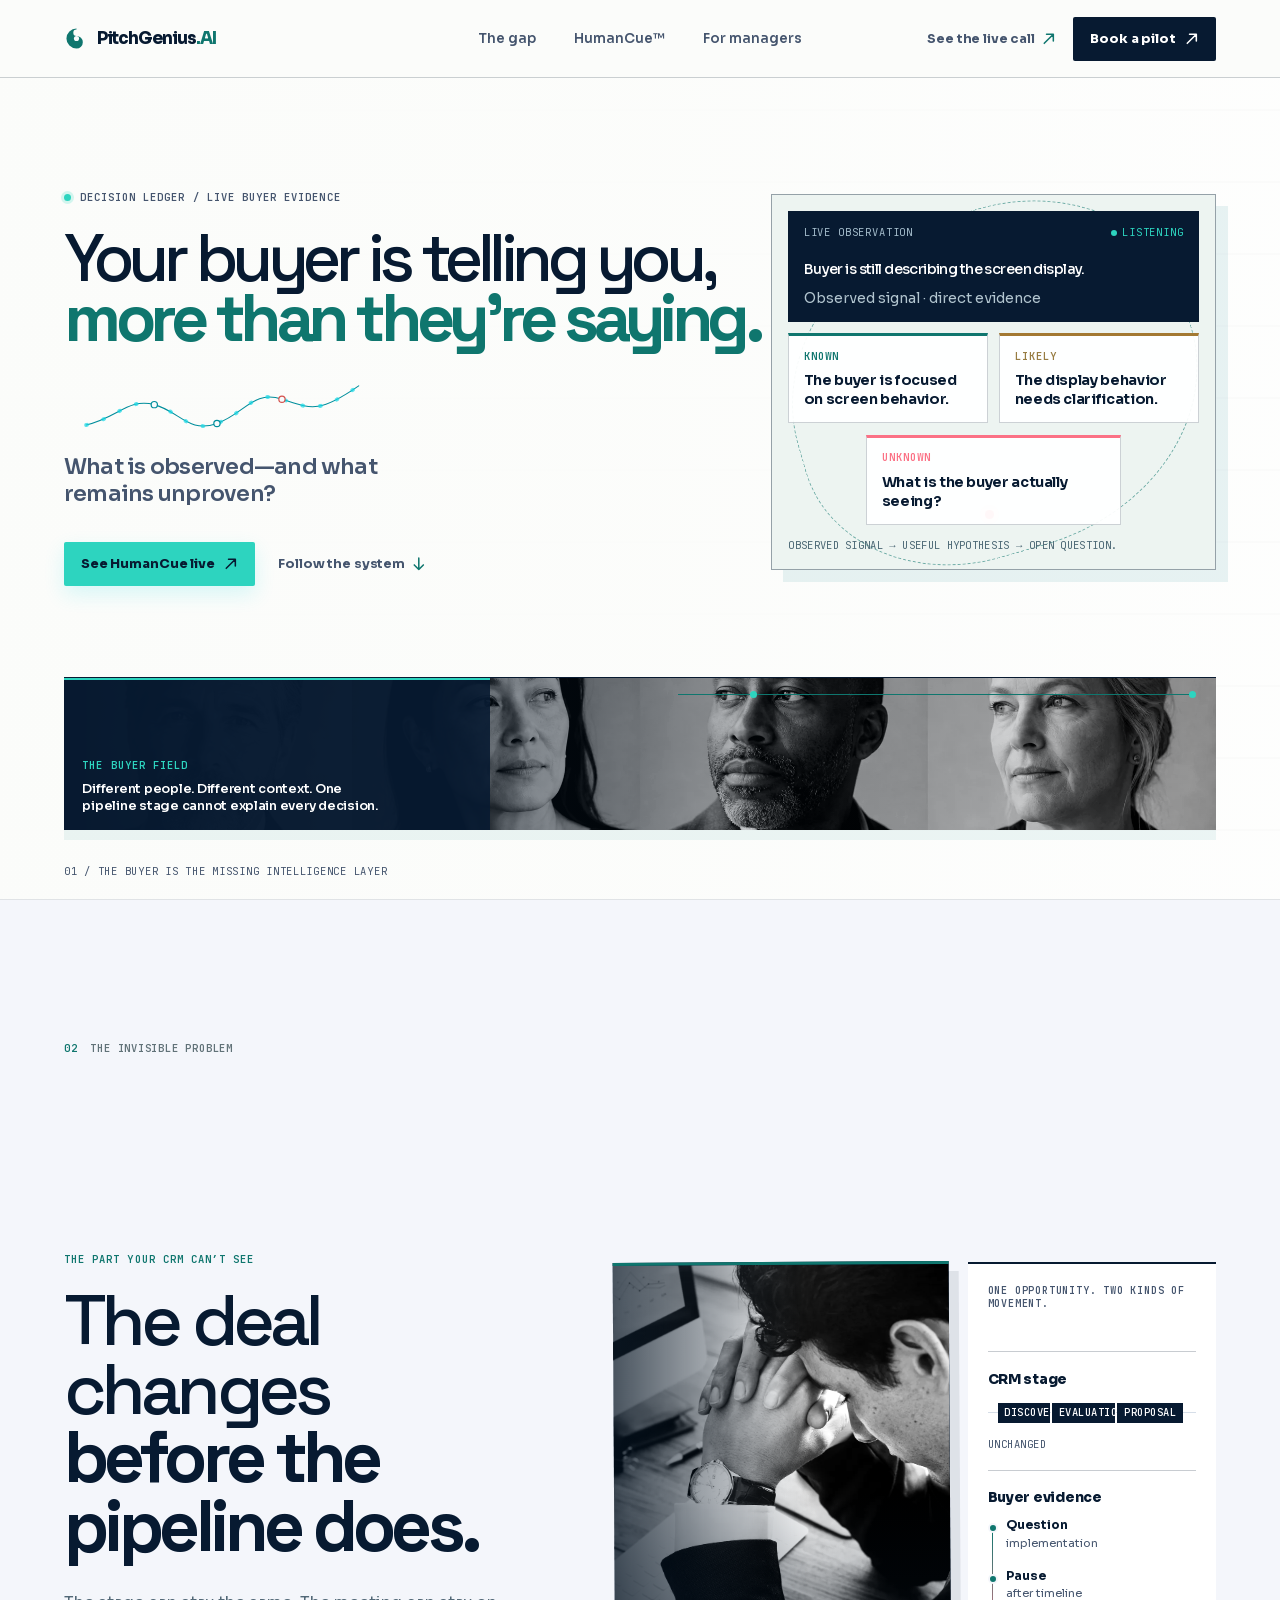
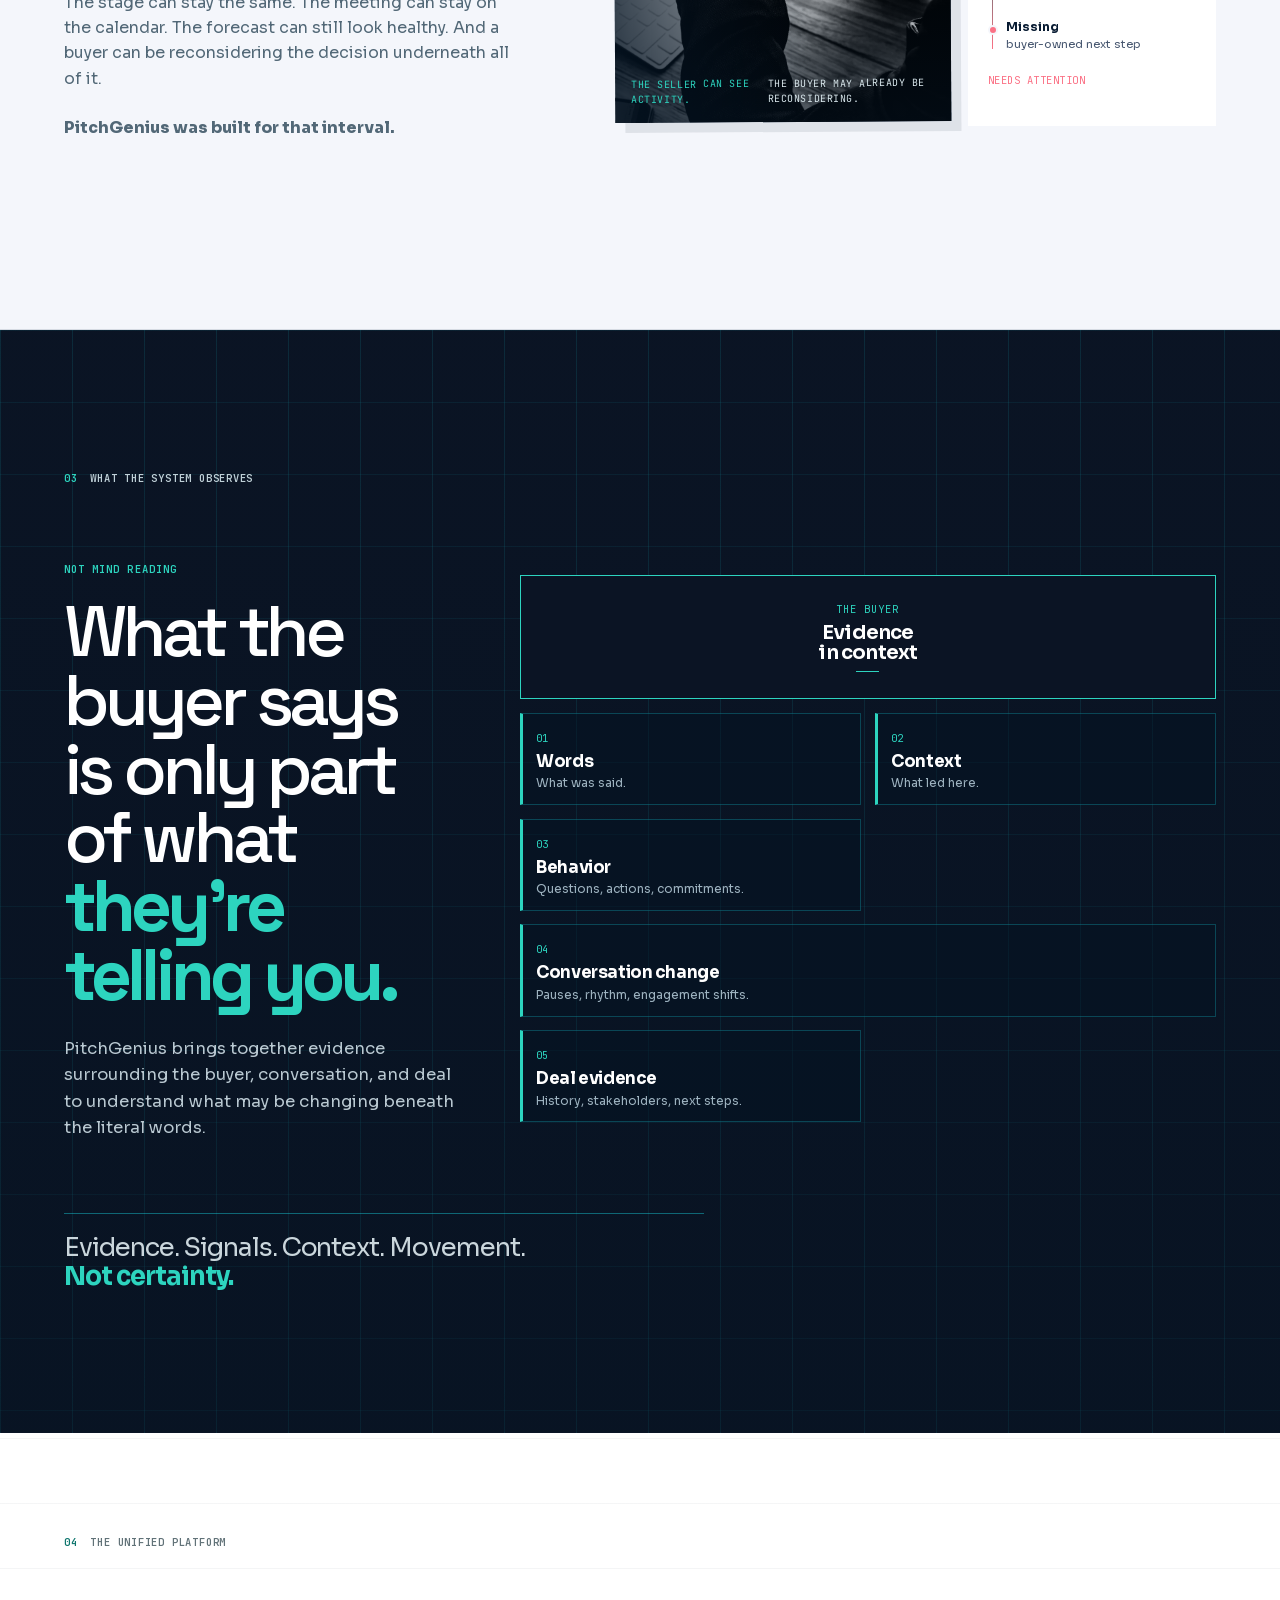
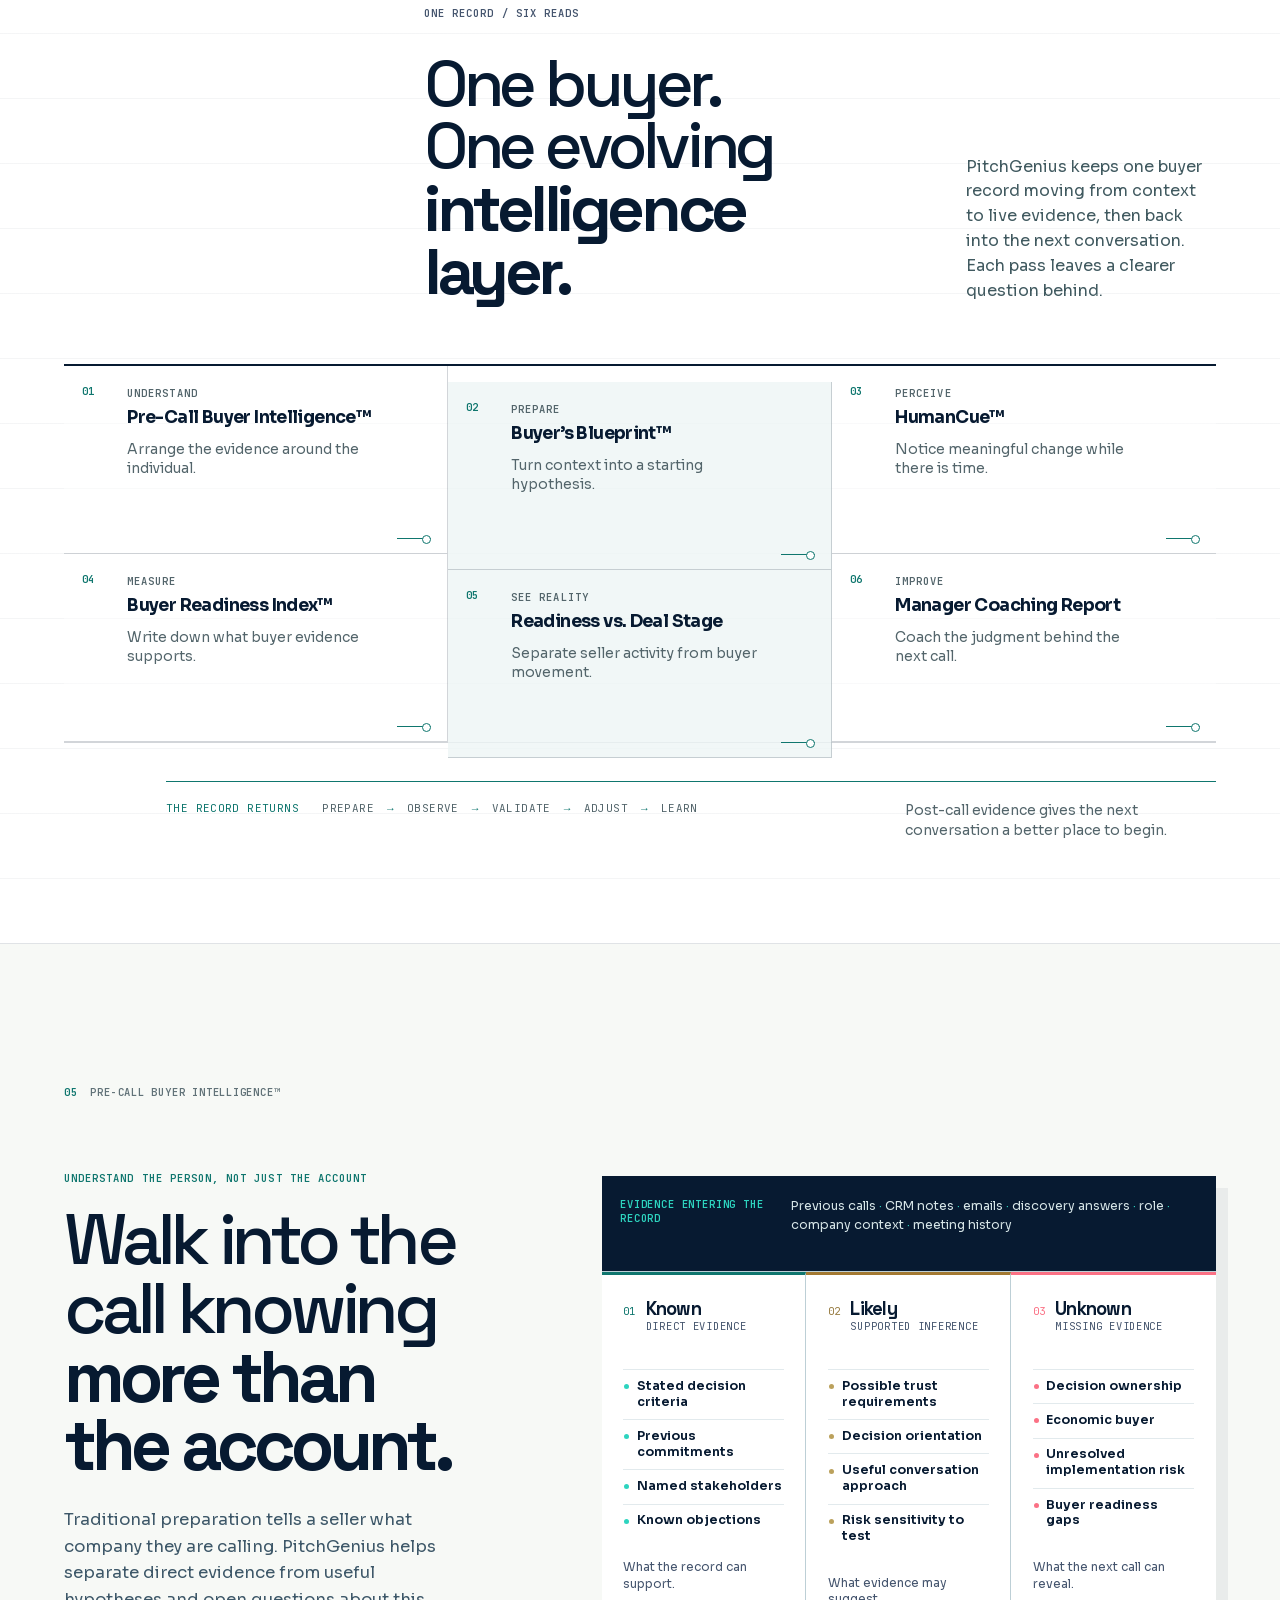
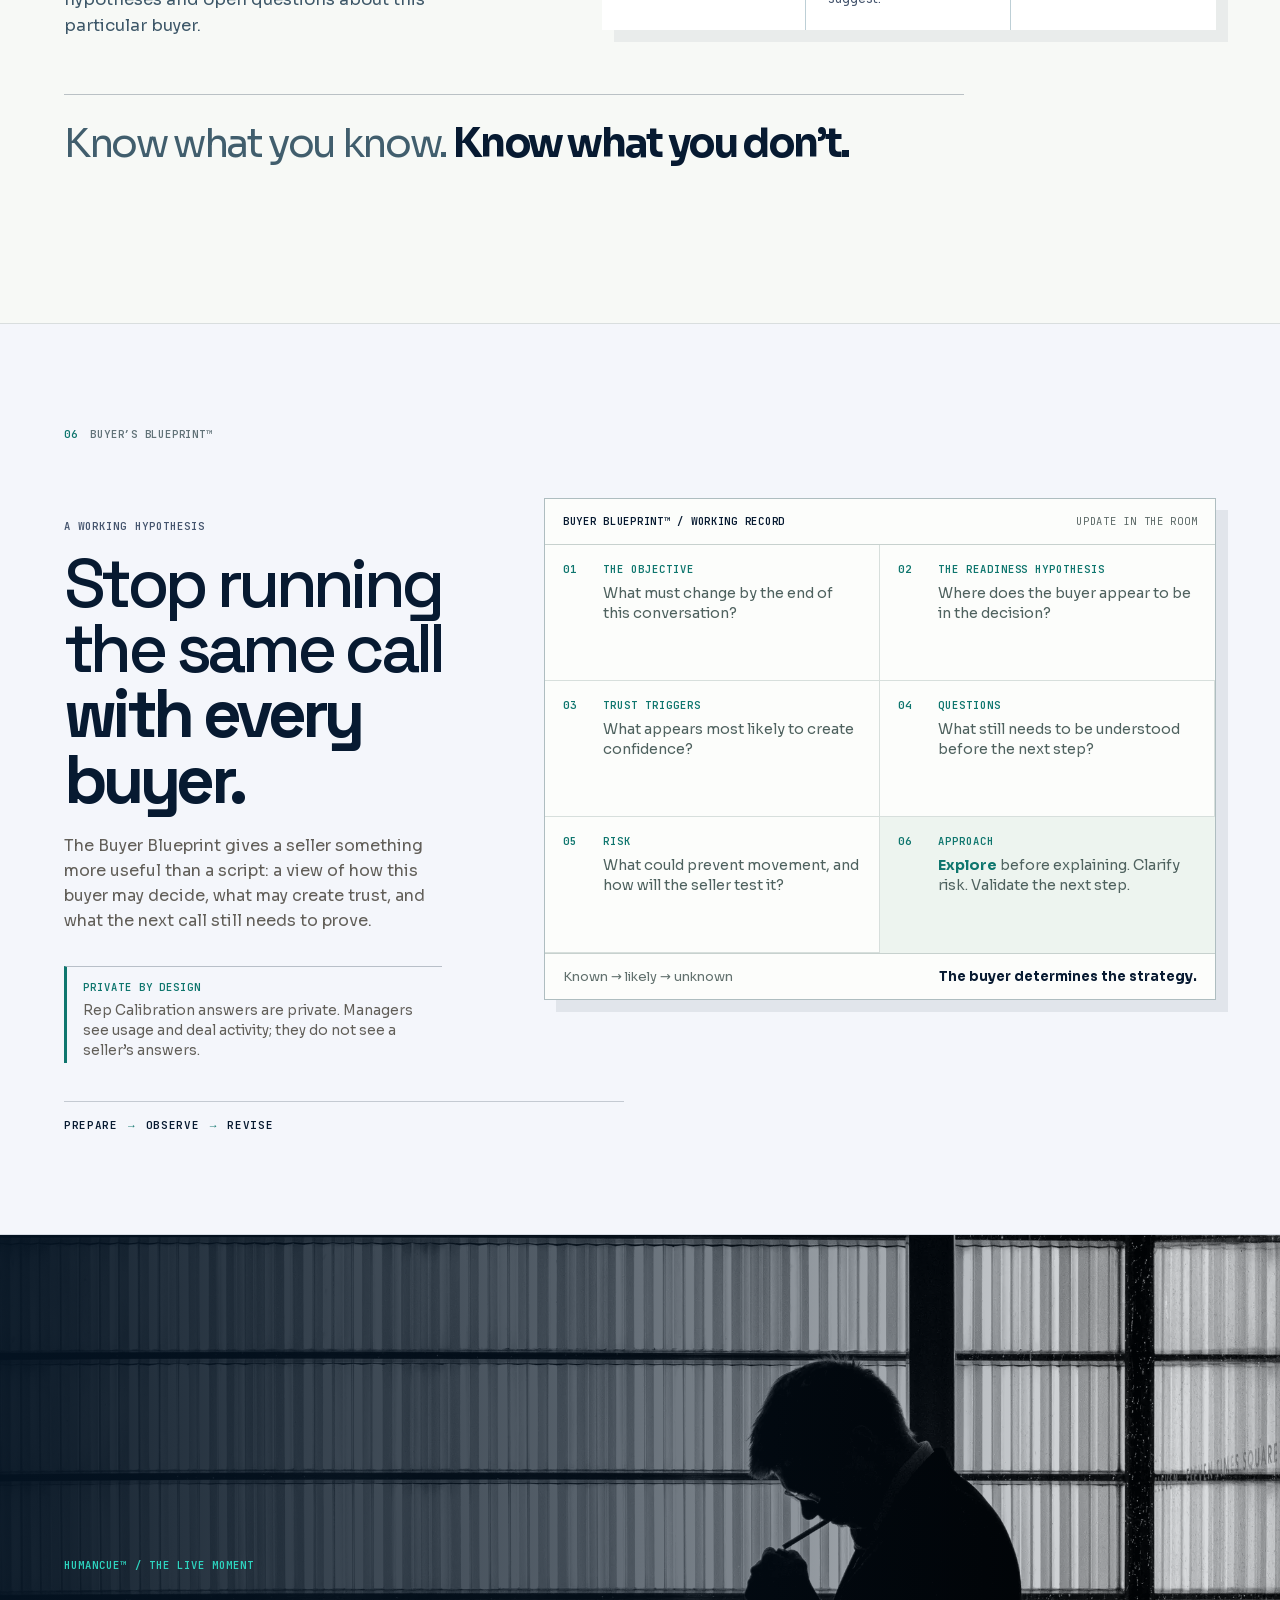
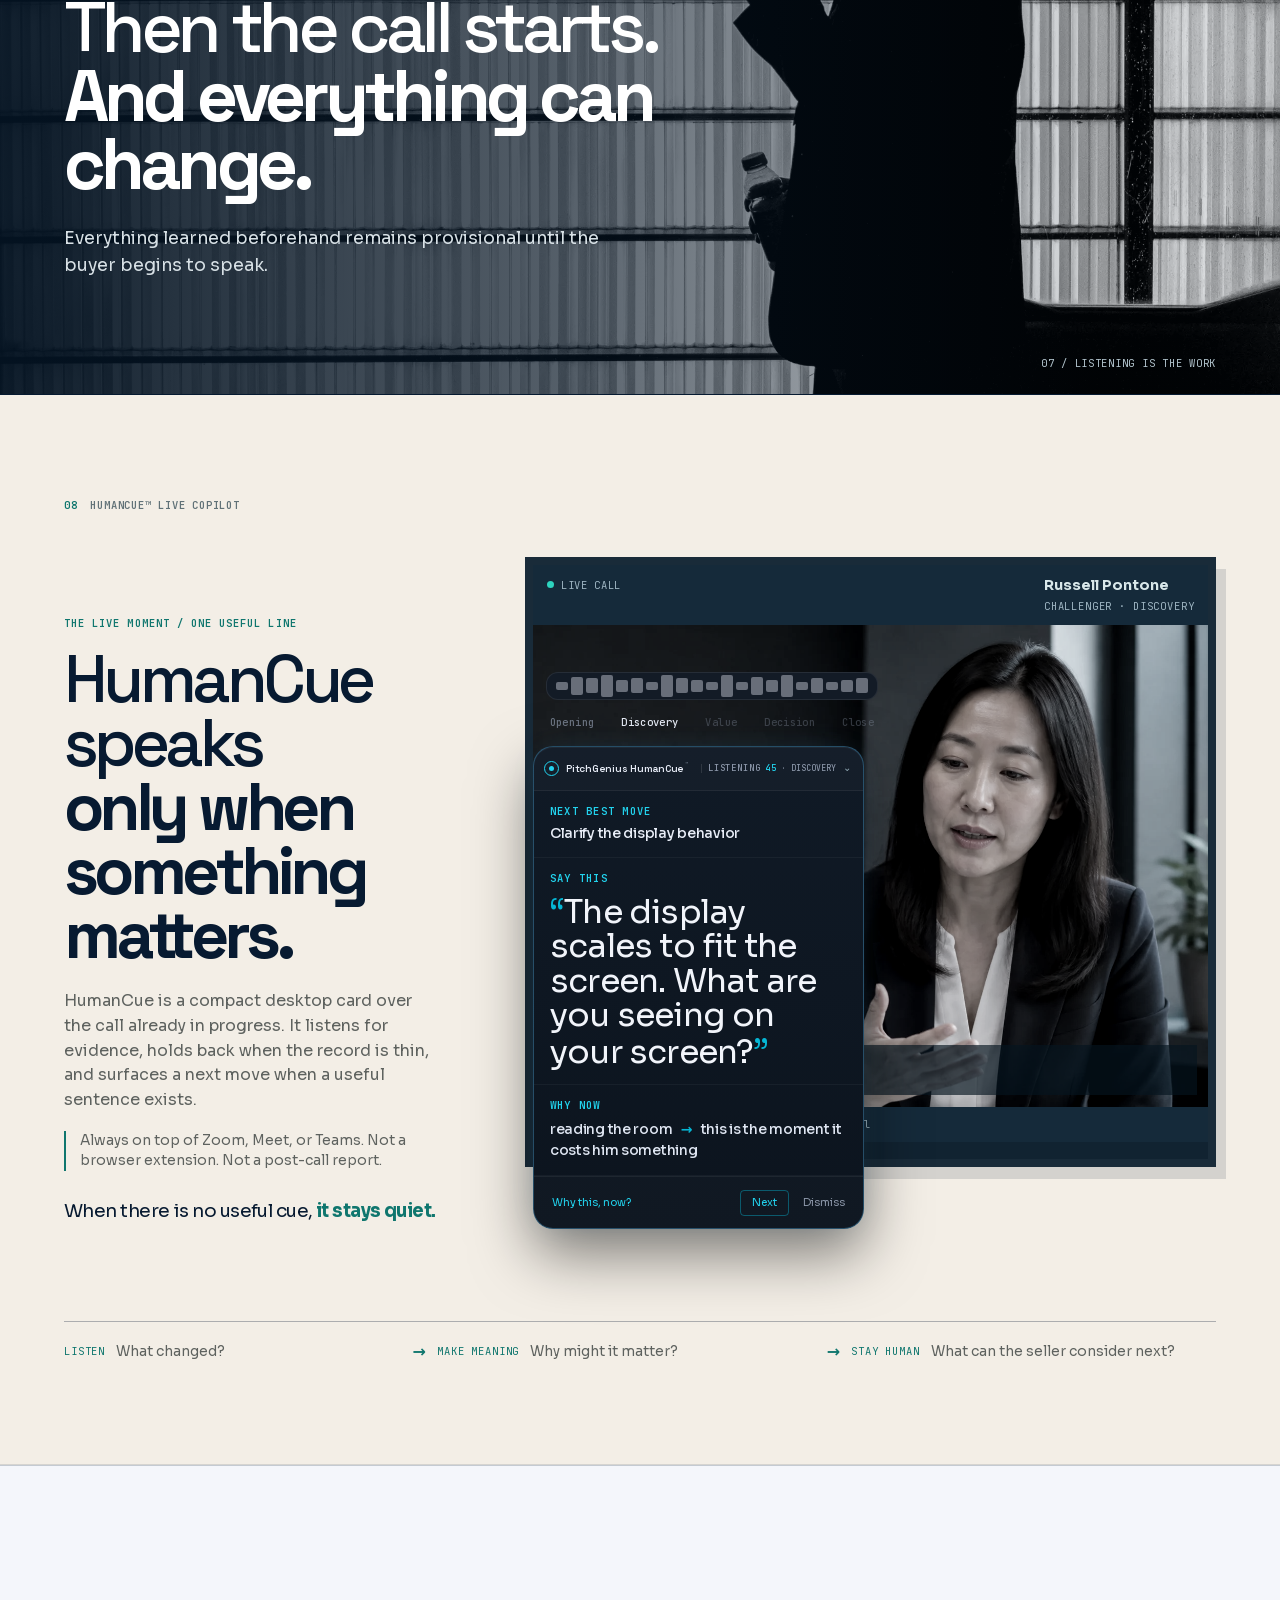
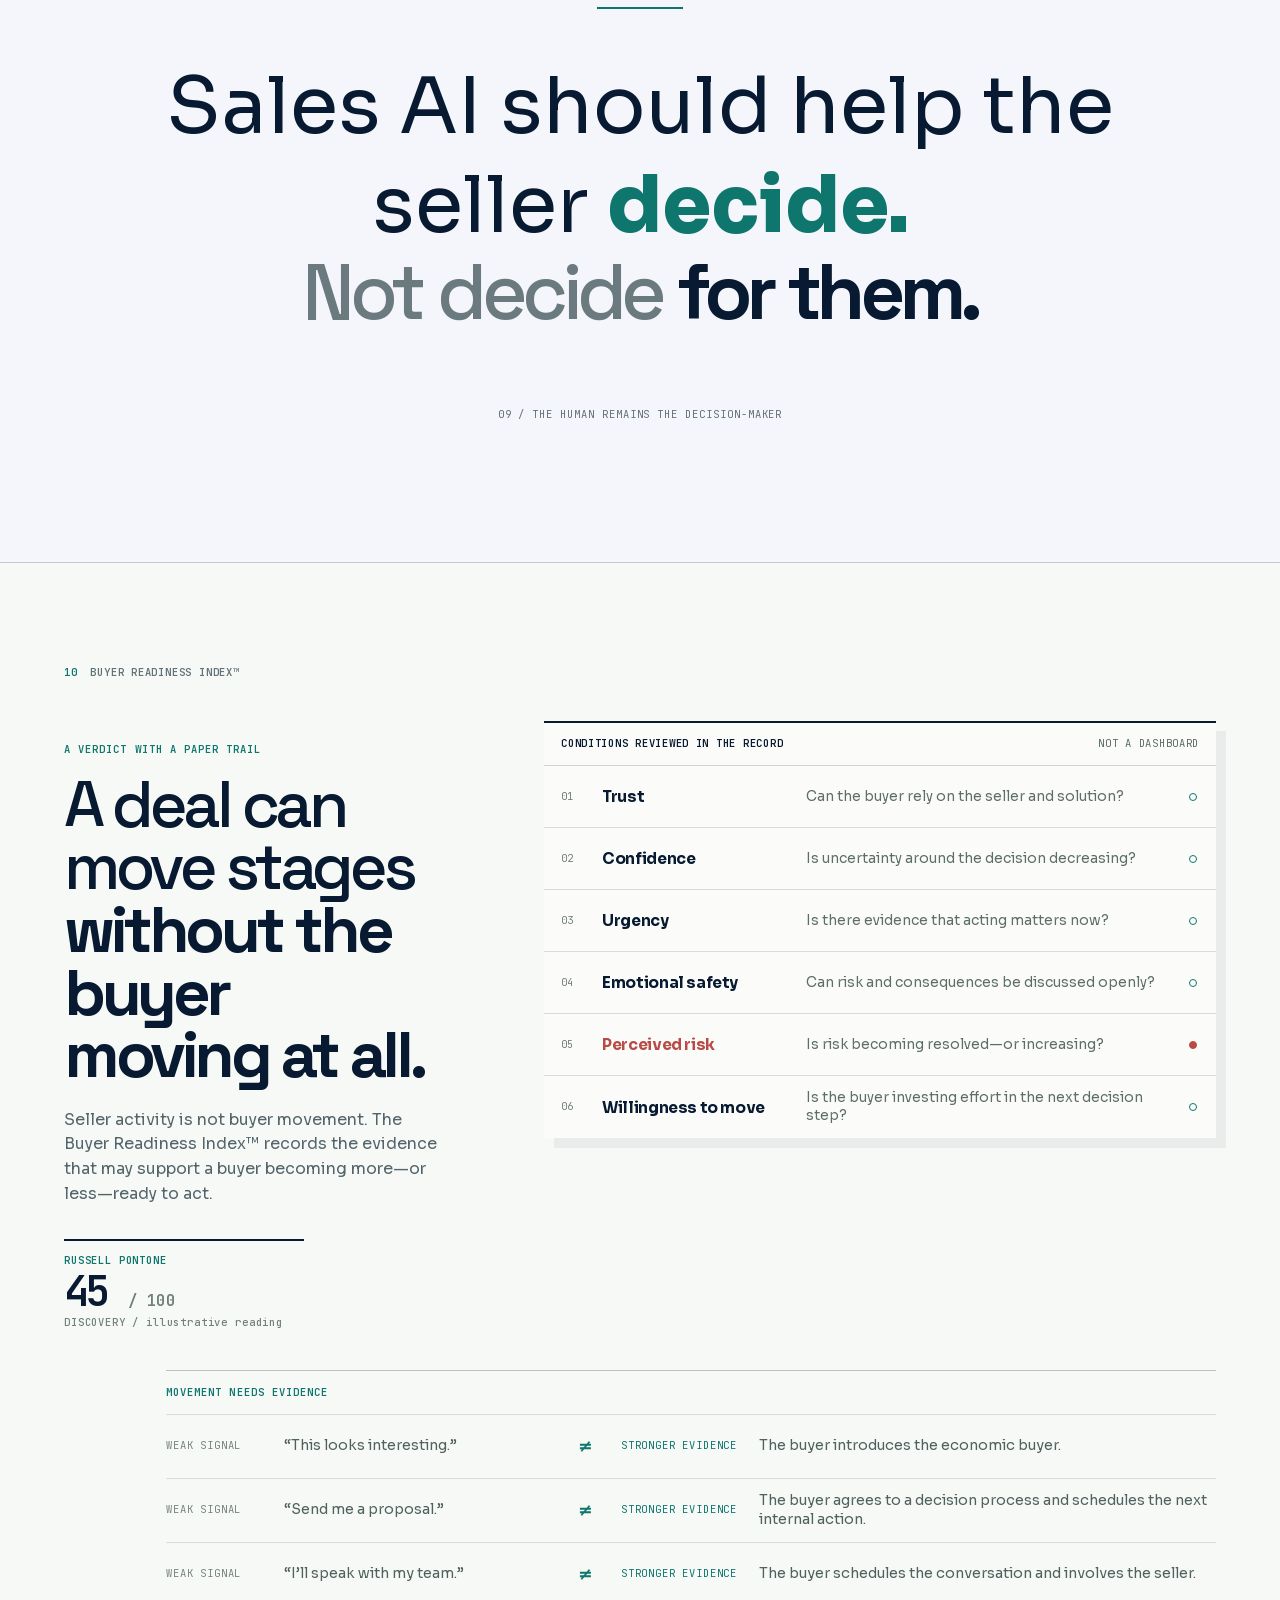
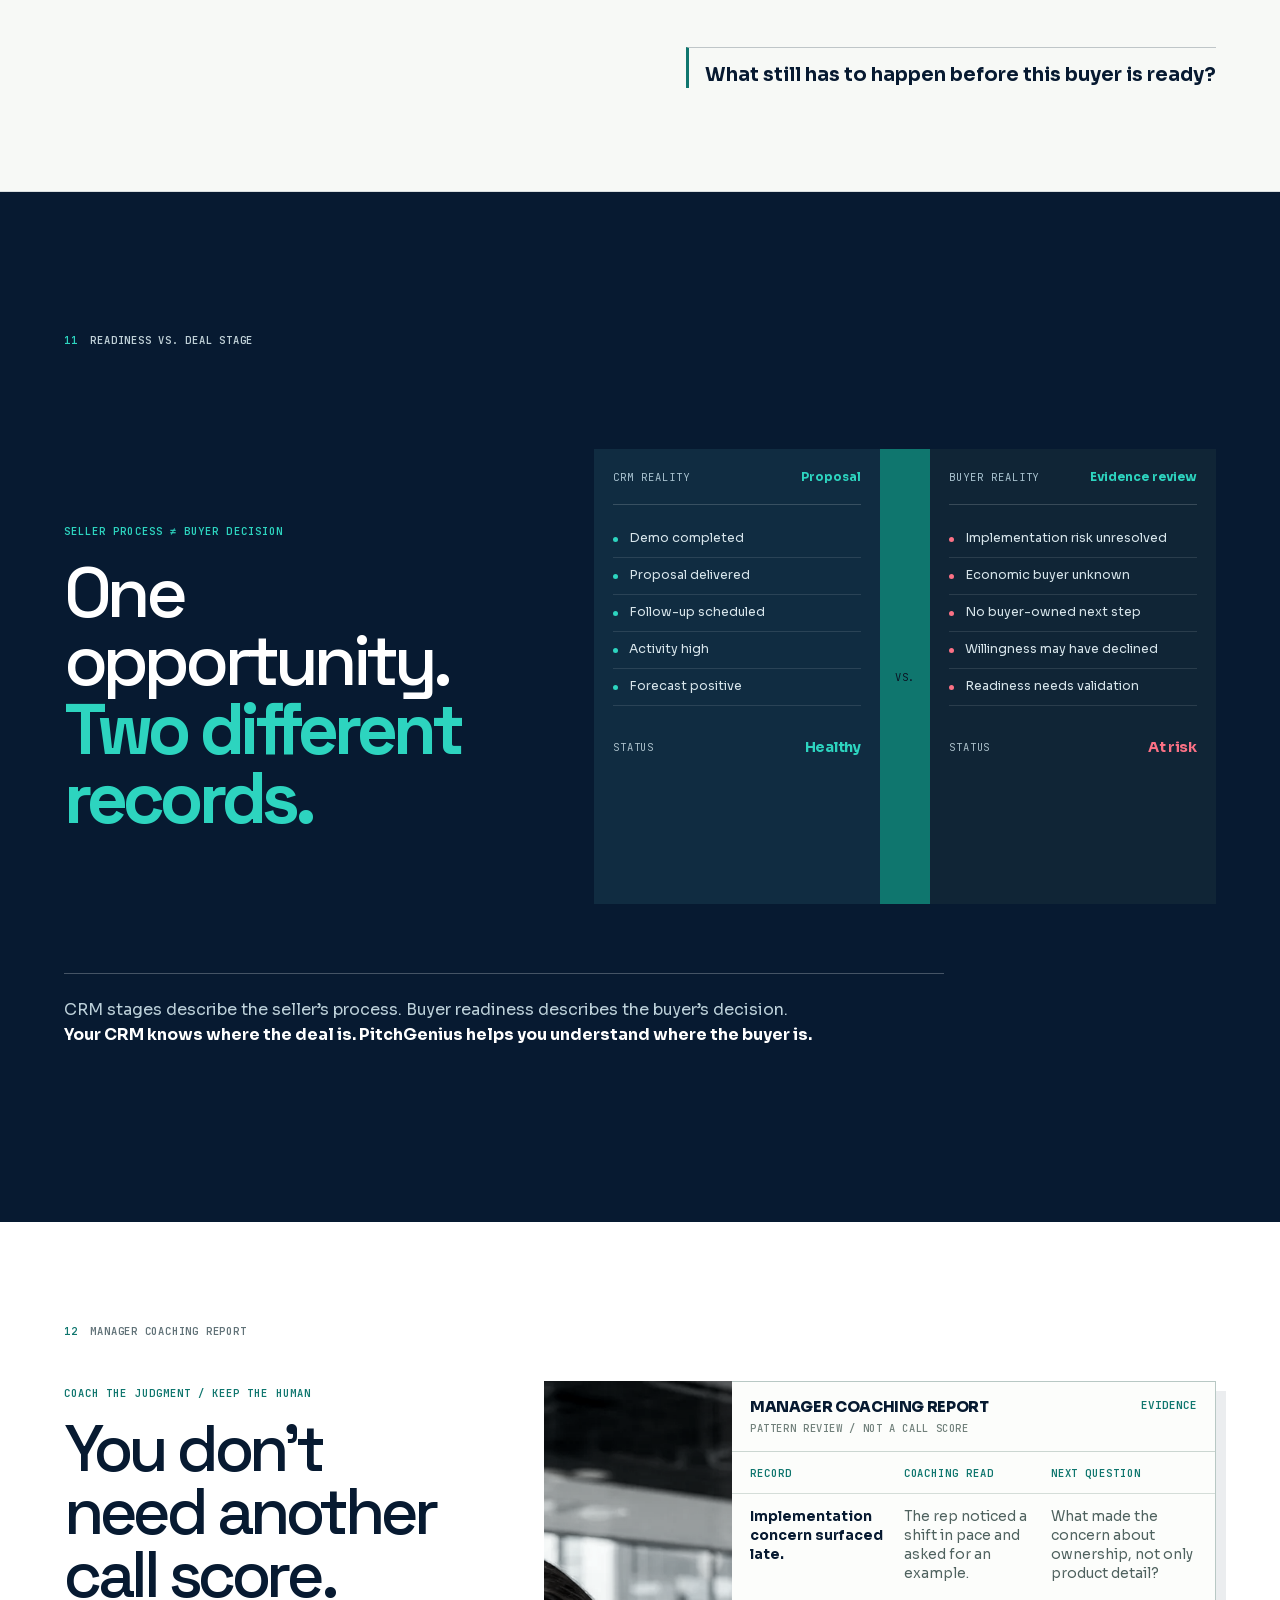
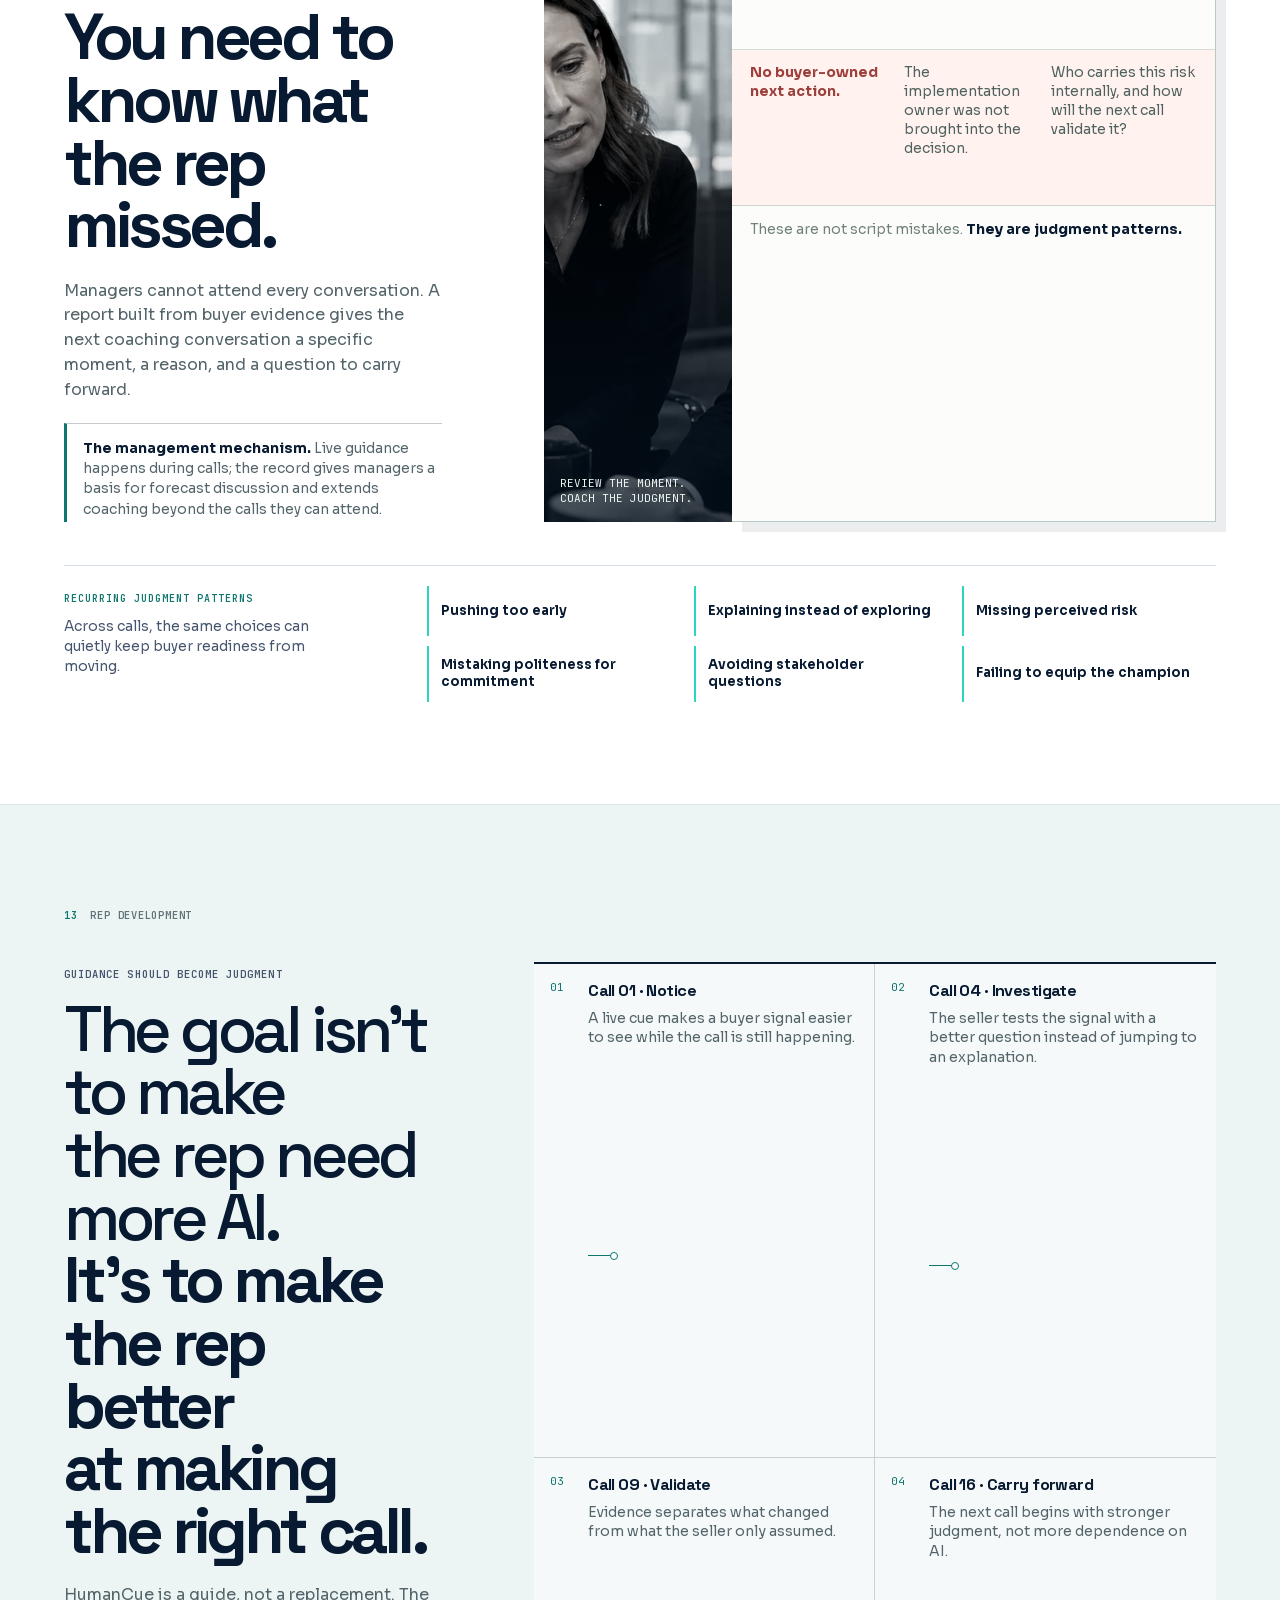
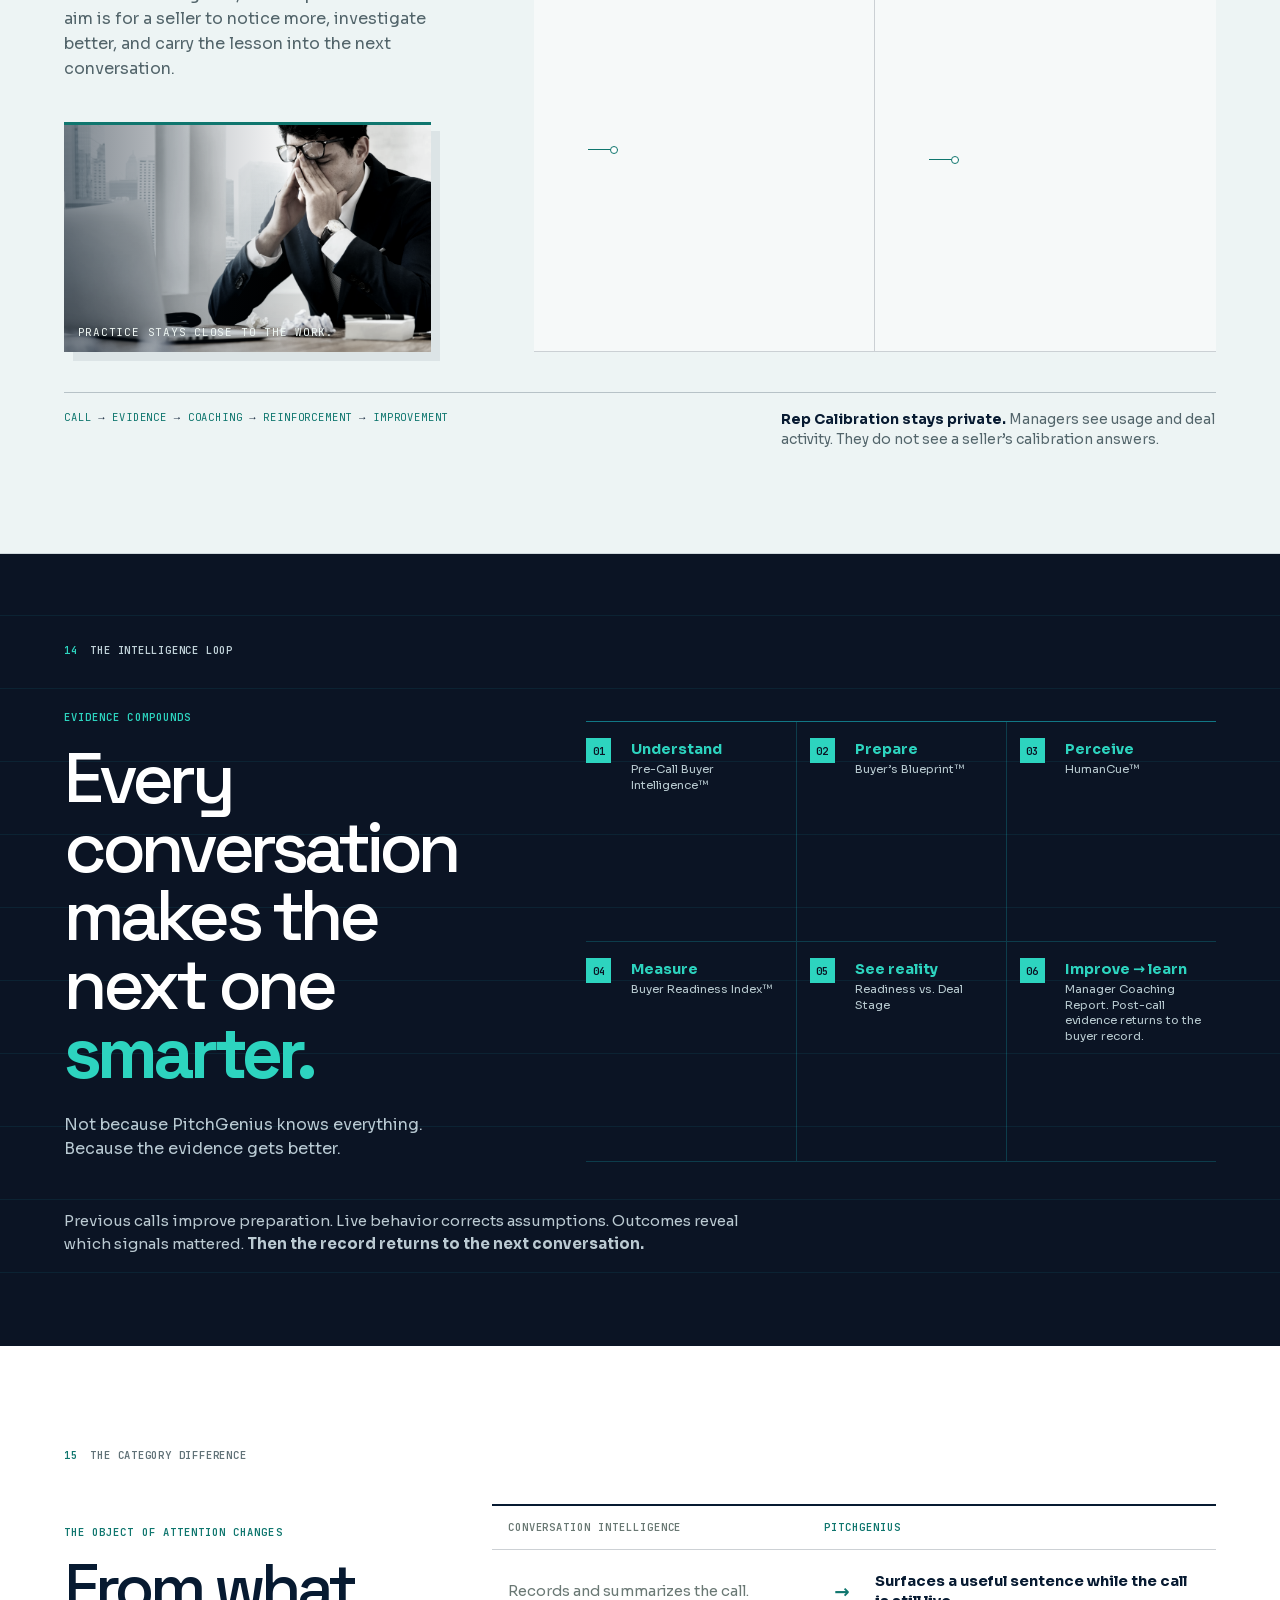
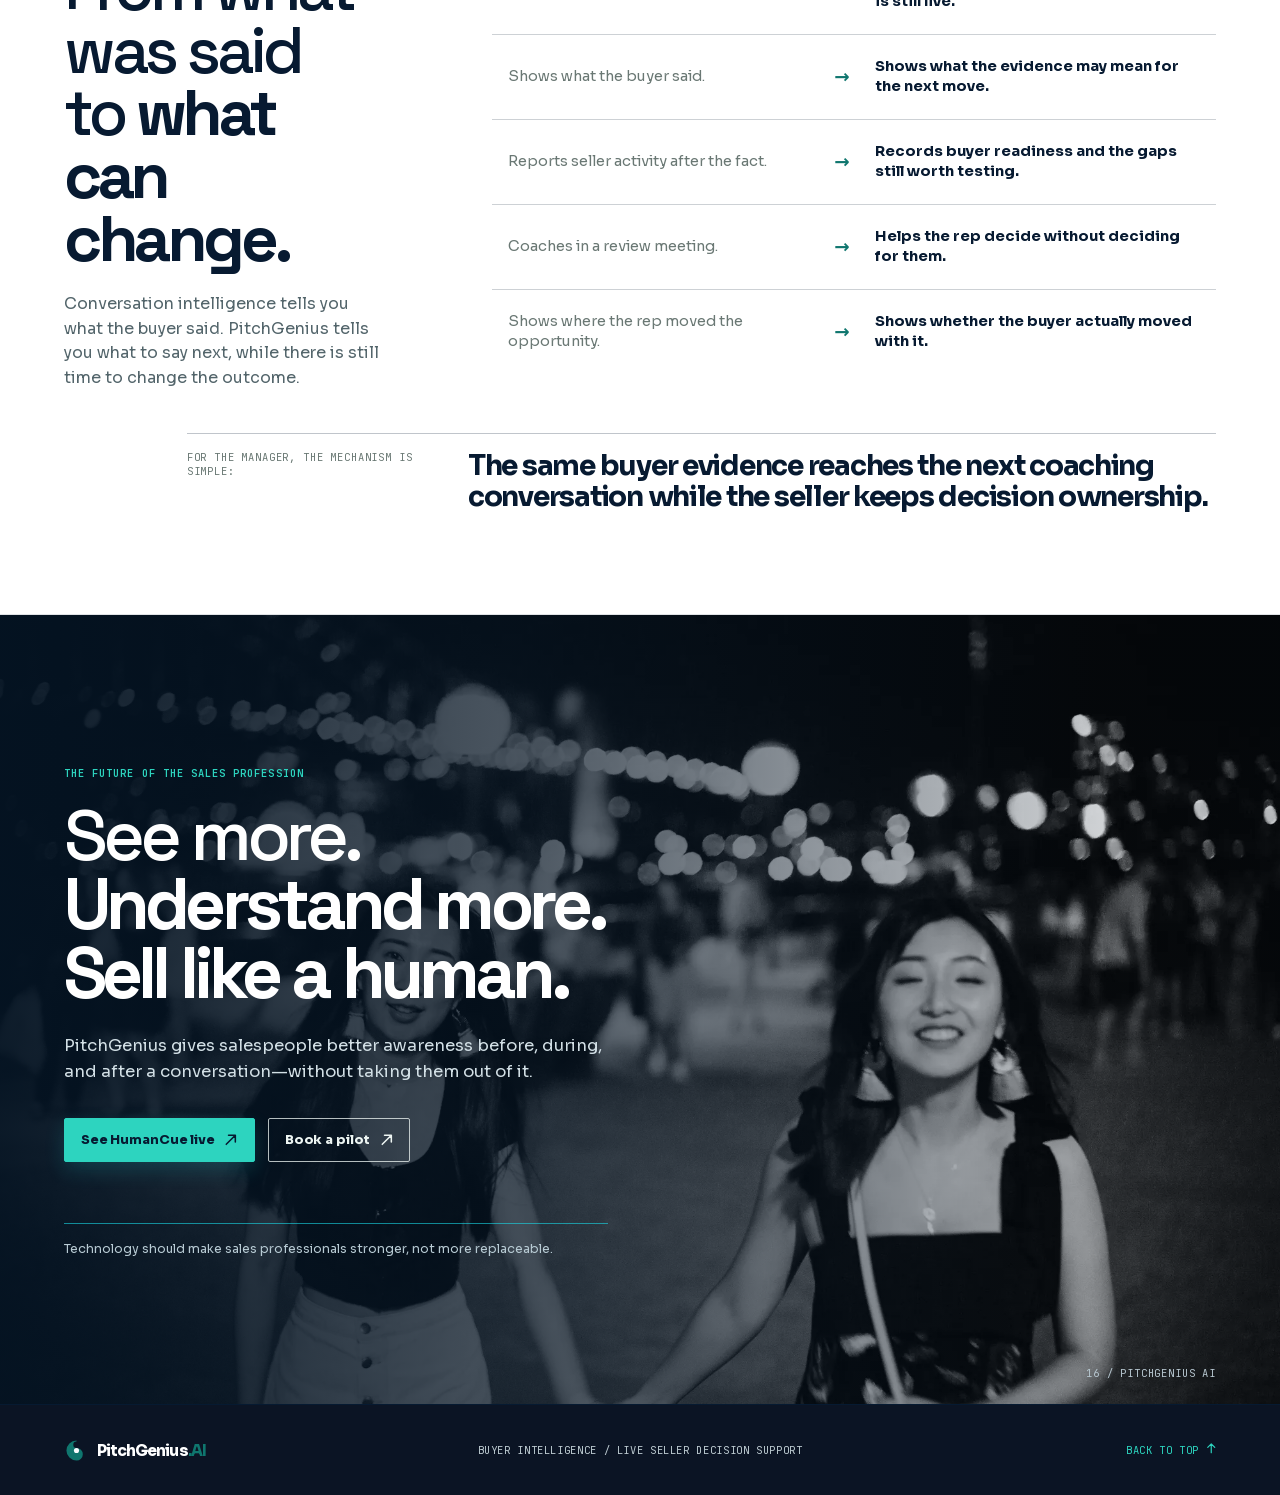
==== commit a5be8de6: "Polish HumanCue placement and interactions" ====
--- a/variant-h/site/index.html
+++ b/variant-h/site/index.html
@@ -235,21 +235,21 @@
       </div>
       <div class="h-live-stage" data-reveal style="--reveal-delay:.12s" role="group" aria-label="A live sales conversation with the canonical HumanCue card">
         <figure class="h-call-window">
-          <header><span><i></i> LIVE CALL</span><strong>Russell Pontone</strong><small>DISCOVERY</small></header>
+          <header><span><i></i> LIVE CALL</span><strong>Russell Pontone</strong><small>CHALLENGER · DISCOVERY</small></header>
           <div class="h-call-window__image"><img src="assets/f-meeting-buyer.webp" width="1672" height="941" loading="eager" decoding="async" alt="A buyer in a remote discovery conversation" /><span>The buyer is still describing<br>the screen display.</span></div>
           <figcaption>Desktop app / floating over the seller’s existing call</figcaption>
         </figure>
         <div class="h-cue-readout">
           <div class="h-cue-wave" aria-hidden="true"><i></i><i></i><i></i><i></i><i></i><i></i><i></i><i></i><i></i><i></i><i></i><i></i><i></i><i></i><i></i><i></i><i></i><i></i><i></i><i></i><i></i></div>
           <ol class="h-stage-row" aria-label="HumanCue stage row"><li>Opening</li><li class="is-current">Discovery</li><li>Value</li><li>Decision</li><li>Close</li></ol>
-          <article class="live-card h-live-card pg-hc-card" aria-label="HumanCue live buyer-state support panel">
-            <header class="pg-hc-top">
+          <article class="live-card h-live-card pg-hc-card" data-hc-draggable aria-grabbed="false" aria-label="HumanCue live buyer-state support panel. Drag the header to reposition the card.">
+            <header class="pg-hc-top" data-drag-handle tabindex="0" aria-label="Drag HumanCue card to reposition">
             <div class="pg-hc-brand"><i class="pg-hc-mark" aria-hidden="true"></i><strong>PitchGenius HumanCue<sup>™</sup></strong><span class="pg-hc-state live-card__state">Listening</span></div>
             <div class="pg-hc-context"><span class="pg-hc-readout"><b>45</b> · DISCOVERY</span><button class="pg-hc-fold" type="button" data-detail-toggle aria-expanded="false" aria-controls="humancue-context" aria-label="Show HumanCue context">⌄</button></div>
             </header>
             <div class="pg-hc-main">
               <div class="live-card__blocks pg-hc-cues h-live-card__body" data-cue-current>
-                <section class="pg-hc-next"><h3>NEXT BEST MOVE</h3><p>Clarify the display behavior</p><small>Evidence: the buyer is still describing the screen display.</small></section>
+                <section class="pg-hc-next"><h3>NEXT BEST MOVE</h3><p>Clarify the display behavior</p></section>
                 <section class="pg-hc-say"><h3>SAY THIS</h3><p class="live-card__quote">The display scales to fit the screen. What are you seeing on your screen?</p></section>
                 <section class="pg-hc-why"><h3>WHY NOW</h3><p>reading the room <b aria-hidden="true">→</b> this is the moment it costs him something</p></section>
               </div>
--- a/variant-h/site/mockup-quality.css
+++ b/variant-h/site/mockup-quality.css
@@ -81,16 +81,7 @@
 .pg-hc-status button { padding: .4rem .6rem; color: #22d3ee; border: 1px solid rgba(6,182,212,.42); border-radius: 5px; background: transparent; font-size: 10px; }
 .pg-hc-card button:focus-visible { outline: 2px solid #22d3ee; outline-offset: 2px; }
 
-/* Keep the product's separate wave and stage row above the card. */
-.cue-evidence { display: block !important; position: absolute !important; z-index: 10; top: 1.5% !important; right: 4% !important; left: auto !important; width: min(50%, 360px) !important; }
-.cue-evidence__wave { display: flex !important; align-items: center; gap: 3px; height: 34px; padding: 0 12px; border: 1px solid rgba(255,255,255,.065); border-radius: 12px; background: #131b26; }
-.cue-evidence__wave i { flex: 1 1 0; min-width: 2px; height: 35%; border-radius: 99px; background: rgba(232,236,247,.35); animation: pg-hc-wave 1.4s ease-in-out infinite alternate; }
-.cue-evidence__wave i:nth-child(2n) { height: 68%; animation-delay: .12s; }
-.cue-evidence__wave i:nth-child(3n) { height: 95%; animation-delay: .24s; }
-.cue-evidence__stages { display: flex !important; justify-content: space-between; gap: .5rem; margin: 8px 2px 0; padding: 0; color: #e8edf7; list-style: none; font: 500 10px/1 var(--mono, ui-monospace); }
-.cue-evidence__stages li { opacity: .34; white-space: nowrap; }
-.cue-evidence__stages li:first-child { opacity: .72; }
-.cue-evidence__stages li.is-current { opacity: 1; color: #22d3ee; }
+/* Keep the product's separate wave and plain-text stage row above the card. */
 .h-cue-wave { display: flex !important; align-items: center; gap: 3px; height: 34px; padding: 0 12px; border: 1px solid rgba(255,255,255,.065); border-radius: 12px; background: #131b26; }
 .h-cue-wave i { flex: 1 1 0; min-width: 2px; height: 35%; border-radius: 99px; background: rgba(232,236,247,.35); animation: pg-hc-wave 1.4s ease-in-out infinite alternate; }
 .h-cue-wave i:nth-child(2n) { height: 68%; animation-delay: .12s; }
@@ -103,28 +94,28 @@
 .call-stage:not(.h-live-stage), .h-live-stage { min-height: 720px !important; overflow: visible !important; }
 @media (max-width:1120px) and (min-width:721px) {
   .call-stage:not(.h-live-stage) > .pg-hc-card, .h-live-stage .h-cue-readout .pg-hc-card { width: min(58%, 360px) !important; }
-  .cue-evidence, .h-live-stage .h-cue-readout { width: min(58%, 360px) !important; }
+  .h-live-stage .h-cue-readout { width: min(58%, 360px) !important; }
   .h-live-stage .h-cue-readout .pg-hc-card { width: 100% !important; }
   .call-stage:not(.h-live-stage), .h-live-stage { min-height: 720px !important; }
 }
 @media (max-width:720px) {
   .call-stage:not(.h-live-stage), .h-live-stage { min-height: 620px !important; }
   .call-stage:not(.h-live-stage) > .pg-hc-card, .h-live-stage .h-cue-readout .pg-hc-card { top: 8% !important; right: 3% !important; left: 3% !important; width: auto !important; }
-  .cue-evidence, .h-live-stage .h-cue-readout { top: 2% !important; right: 3% !important; left: 3% !important; width: auto !important; max-width: none !important; }
+  .h-live-stage .h-cue-readout { top: 2% !important; right: 3% !important; left: 3% !important; width: auto !important; max-width: none !important; }
   .pg-hc-brand strong { font-size: 10.5px; }
   .pg-hc-state { display: inline; margin-left: .35rem; padding-left: .35rem; font-size: 8px; letter-spacing: .08em; }
   .pg-hc-cues > section { padding: 14px 15px !important; }
   .pg-hc-next p { font-size: 20px !important; }
   .pg-hc-say p { font-size: 20px !important; }
   .pg-hc-why p { font-size: 14px !important; }
-  .cue-evidence__stages, .h-stage-row { font-size: 9px; gap: .25rem; }
+  .h-stage-row { font-size: 9px; gap: .25rem; }
 }
 @media (max-width:390px) {
   .pg-hc-top { grid-template-columns: minmax(0,1fr) auto !important; padding-inline: 11px !important; }
   .pg-hc-brand strong { max-width: 19ch; }
   .pg-hc-context { gap: .25rem; font-size: 8px; }
   .pg-hc-detail { grid-template-columns: 1fr; gap: .5rem; }
-  .cue-evidence__stages, .h-stage-row { font-size: 8px; }
+  .h-stage-row { font-size: 8px; }
 }
 @media (max-width:720px) {
   .pg-hc-brand strong { font-size: 9px !important; }
@@ -142,7 +133,7 @@
 .call-stage:not(.h-live-stage) > .pg-hc-card { top: 13% !important; }
 .h-live-stage .h-cue-readout .pg-hc-card { top: calc(100% + 8px) !important; }
 @media (prefers-reduced-motion: reduce) {
-  .cue-evidence__wave i, .h-cue-wave i { animation: none !important; transform: none !important; }
+  .h-cue-wave i { animation: none !important; transform: none !important; }
 }
 @media (max-width:460px) {
   .intelligence-loop { overflow-x: clip !important; }
@@ -152,8 +143,7 @@
 /* Final fidelity pass: keep the shipping card's large Sora money line
    legible, and give its collapsed context the product's two-column shape. */
 @media (min-width:721px) {
-  .call-stage:not(.h-live-stage) > .pg-hc-card,
-  .cue-evidence { width: min(68%, 500px) !important; }
+  .call-stage:not(.h-live-stage) > .pg-hc-card { width: min(47%, 410px) !important; }
   .h-live-stage .h-cue-readout { width: min(68%, 500px) !important; max-width: 500px !important; }
 }
 .pg-hc-say p,
@@ -164,10 +154,10 @@
   font-weight: 400 !important;
   line-height: 1.05 !important;
   letter-spacing: -.024em !important;
-  display: -webkit-box;
-  -webkit-box-orient: vertical;
-  -webkit-line-clamp: 3;
-  overflow: hidden;
+  /* Never truncate the product's actual recommendation. Let the card grow
+     by a line at narrow widths so the buyer-facing sentence remains whole. */
+  display: block;
+  overflow: visible;
 }
 .pg-hc-detail { grid-template-columns: repeat(2, minmax(0, 1fr)) !important; }
 
@@ -207,9 +197,160 @@
   .h-live-stage .h-cue-readout { margin-top: 0; }
 }
 
+/* Give the live surface a deliberate safe zone: the buyer remains visible on
+   the right while the card lives over the quiet wall on the left. */
+@media (min-width:1121px) {
+  .call-stage:not(.h-live-stage) > .h-cue-wave {
+    position: absolute !important;
+    z-index: 10;
+    top: 1.5% !important;
+    right: auto !important;
+    left: 4% !important;
+    width: min(47%, 410px) !important;
+  }
+  .call-stage:not(.h-live-stage) > .h-stage-row {
+    position: absolute !important;
+    z-index: 10;
+    top: calc(1.5% + 42px) !important;
+    right: auto !important;
+    left: 4% !important;
+    width: min(47%, 410px) !important;
+    margin-top: 8px !important;
+  }
+  .call-stage:not(.h-live-stage) > .pg-hc-card {
+    top: 27% !important;
+    right: auto !important;
+    left: 4% !important;
+    width: min(47%, 410px) !important;
+  }
+  .h-live-stage .h-cue-readout {
+    top: 16% !important;
+    right: auto !important;
+    left: 3% !important;
+    width: min(48%, 440px) !important;
+    max-width: 440px !important;
+  }
+  .pg-hc-top { cursor: grab; user-select: none; touch-action: none; }
+  .pg-hc-top:active,
+  .pg-hc-card.is-dragging .pg-hc-top,
+  .pg-hc-dragging .pg-hc-top { cursor: grabbing; }
+  .pg-hc-card.is-dragging,
+  .pg-hc-dragging { transition: none !important; }
+}
+
+@media (min-width:721px) and (max-width:1120px) {
+  .call-stage:not(.h-live-stage) > .h-cue-wave {
+    position: absolute !important;
+    z-index: 10;
+    top: 1.5% !important;
+    right: auto !important;
+    left: 1% !important;
+    width: min(52%, 300px) !important;
+  }
+  .call-stage:not(.h-live-stage) > .h-stage-row {
+    position: absolute !important;
+    z-index: 10;
+    top: calc(1.5% + 42px) !important;
+    right: auto !important;
+    left: 1% !important;
+    width: min(52%, 300px) !important;
+    margin-top: 8px !important;
+    color: #355166 !important;
+  }
+  .call-stage:not(.h-live-stage) > .h-stage-row li.is-current { color: #007b85 !important; }
+  .call-stage:not(.h-live-stage) > .pg-hc-card {
+    top: 27% !important;
+    right: auto !important;
+    left: 1% !important;
+    width: min(52%, 300px) !important;
+  }
+}
+
+/* On phones the meeting and the recommendation are a readable vertical
+   sequence. This keeps the face unobstructed and prevents a tiny overlay. */
+@media (max-width:720px) {
+  .call-stage:not(.h-live-stage) {
+    display: grid !important;
+    grid-template-columns: minmax(0, 1fr) !important;
+    gap: .8rem !important;
+    min-height: 0 !important;
+    padding-bottom: 1rem;
+    overflow: visible !important;
+    background: transparent !important;
+  }
+  .call-stage:not(.h-live-stage) .call-stage__meeting {
+    position: relative !important;
+    inset: auto !important;
+    order: 1;
+    width: 100% !important;
+    height: clamp(260px, 78vw, 430px) !important;
+  }
+  .call-stage:not(.h-live-stage) > .h-cue-wave {
+    position: relative !important;
+    inset: auto !important;
+    order: 2;
+    width: 100% !important;
+  }
+  .call-stage:not(.h-live-stage) > .h-stage-row {
+    position: relative !important;
+    inset: auto !important;
+    order: 3;
+    width: 100% !important;
+    margin: 0 !important;
+  }
+  .call-stage:not(.h-live-stage) > .pg-hc-card {
+    position: relative !important;
+    inset: auto !important;
+    order: 4;
+    width: 100% !important;
+    max-width: none !important;
+    margin: 0 !important;
+  }
+}
+
 /* Keep the decorative hero route inside the field on narrow H canvases. */
 @media (max-width:680px) {
   body.variant-h .hero__field { overflow: hidden !important; }
   body.variant-h .hero__field .field-path { inset: 1rem !important; }
   body.variant-h .hero__field .field-path__line { inset: 5% 4% !important; transform: rotate(-8deg) !important; }
 }
+
+/* The header keeps all four canonical tokens in one 44px line even when the
+   landing-page overlay narrows. Shrink the utility typography before allowing
+   the product name or the readiness reading to disappear. */
+@media (min-width:721px) {
+  .pg-hc-top { grid-template-columns: max-content auto !important; gap: .35rem !important; padding-inline: 10px !important; }
+  .pg-hc-brand strong { flex: 0 0 auto; max-width: none; font-size: 10px !important; letter-spacing: -.025em; }
+  .pg-hc-state { margin-left: .35rem; padding-left: .35rem; font-size: 8px; }
+  .pg-hc-context { gap: .25rem; font-size: 8px; }
+}
+@media (max-width:720px) {
+  .pg-hc-top { grid-template-columns: max-content auto !important; gap: .25rem !important; padding-inline: 8px !important; }
+  .pg-hc-brand { gap: .25rem; }
+  .pg-hc-mark { width: 11px; height: 11px; flex-basis: 11px; }
+  .pg-hc-mark::after { inset: 3px; }
+  .pg-hc-brand strong { flex: 0 0 auto; max-width: none; font-size: 8px !important; letter-spacing: -.035em; }
+  .pg-hc-state { margin-left: .25rem; padding-left: .25rem; font-size: 6.5px !important; letter-spacing: .06em; }
+  .pg-hc-context { gap: .18rem; font-size: 7px; letter-spacing: -.025em; }
+  .pg-hc-fold { width: 18px; height: 18px; }
+}
+@media (max-width:340px) {
+  .pg-hc-brand strong { font-size: 7px !important; }
+  .pg-hc-state { font-size: 6px !important; }
+  .pg-hc-context { font-size: 6.5px; }
+}
+
+/* The spoken recommendation is product output, never decorative filler: it
+   must remain complete at every supported width. */
+.pg-hc-say p,
+body.variant-h .h-live-card__body .live-card__quote {
+  display: block !important;
+  overflow: visible !important;
+  -webkit-box-orient: initial !important;
+  -webkit-line-clamp: unset !important;
+}
+@media (min-width:1121px) {
+  .call-stage:not(.h-live-stage) > .h-stage-row { color: #355166 !important; }
+  .call-stage:not(.h-live-stage) > .h-stage-row li.is-current { color: #007b85 !important; }
+}
+body.variant-h .pg-hc-state { display: inline-block !important; }
